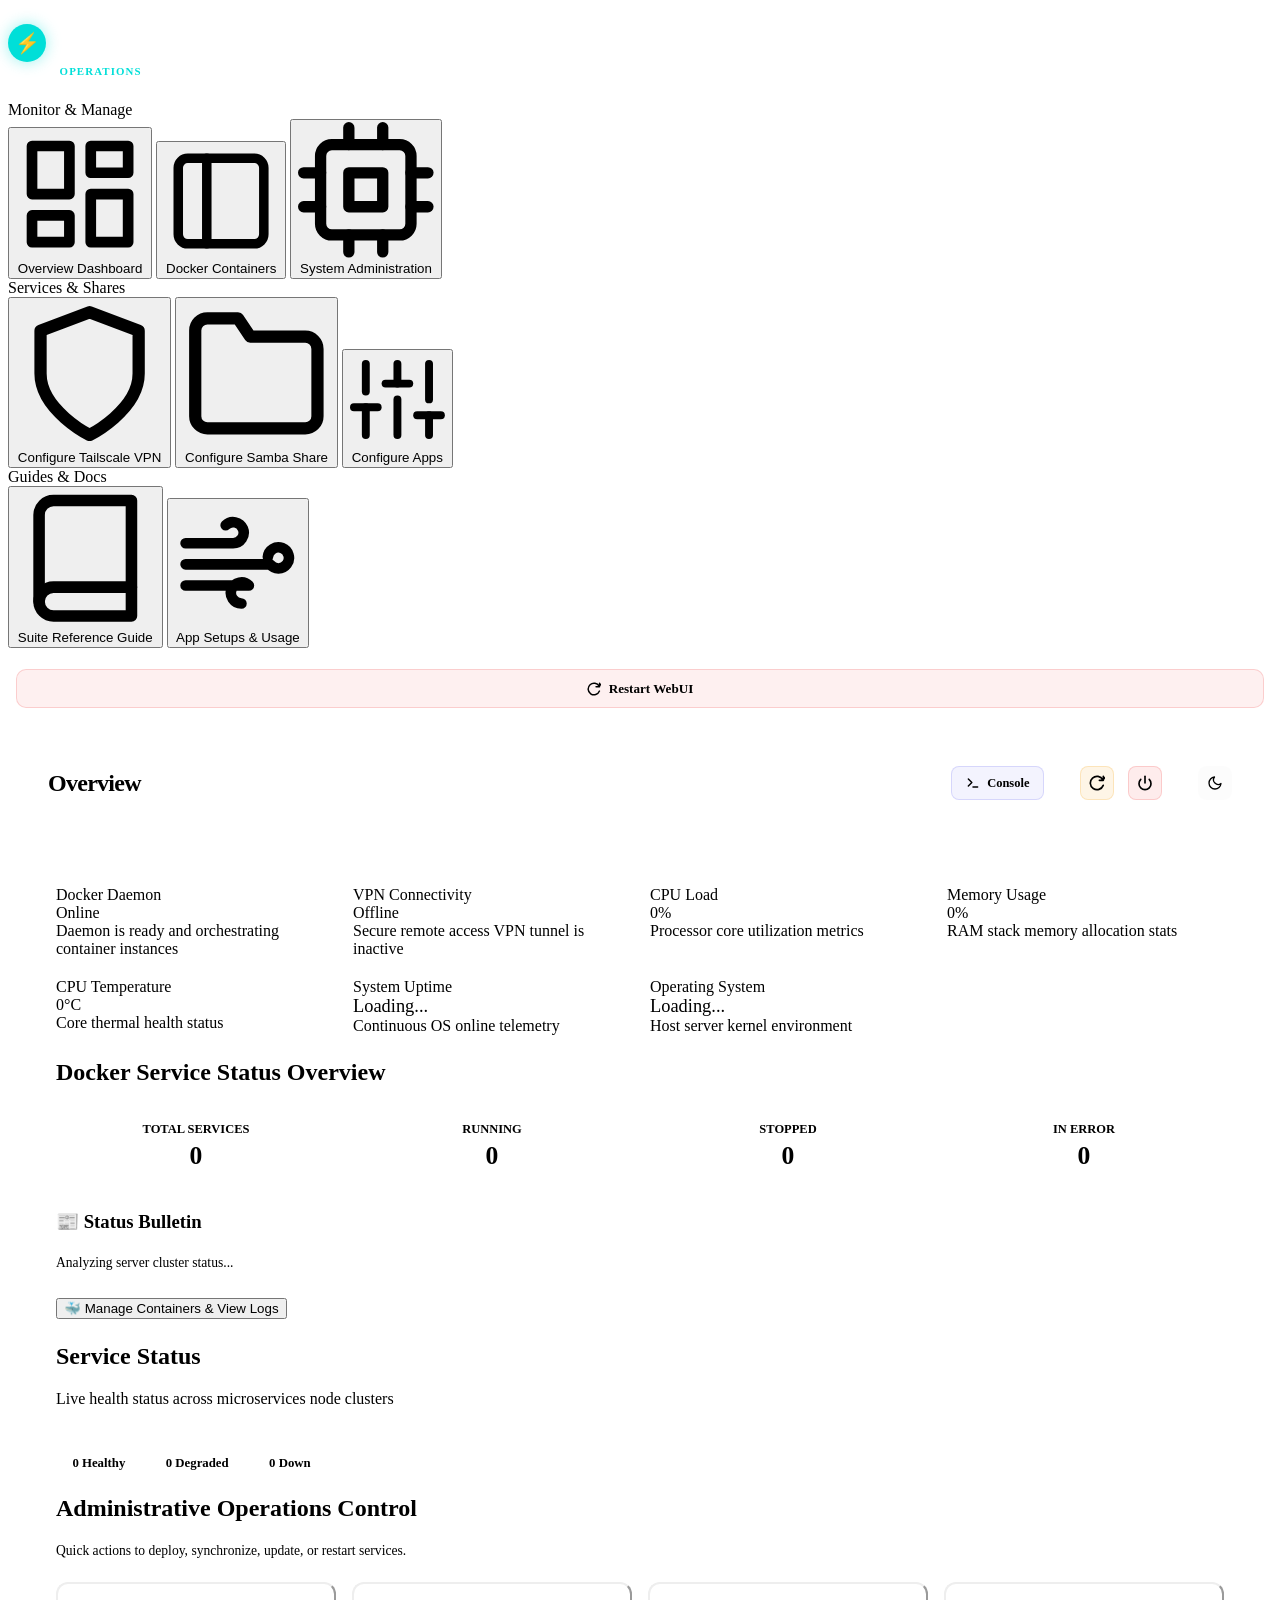
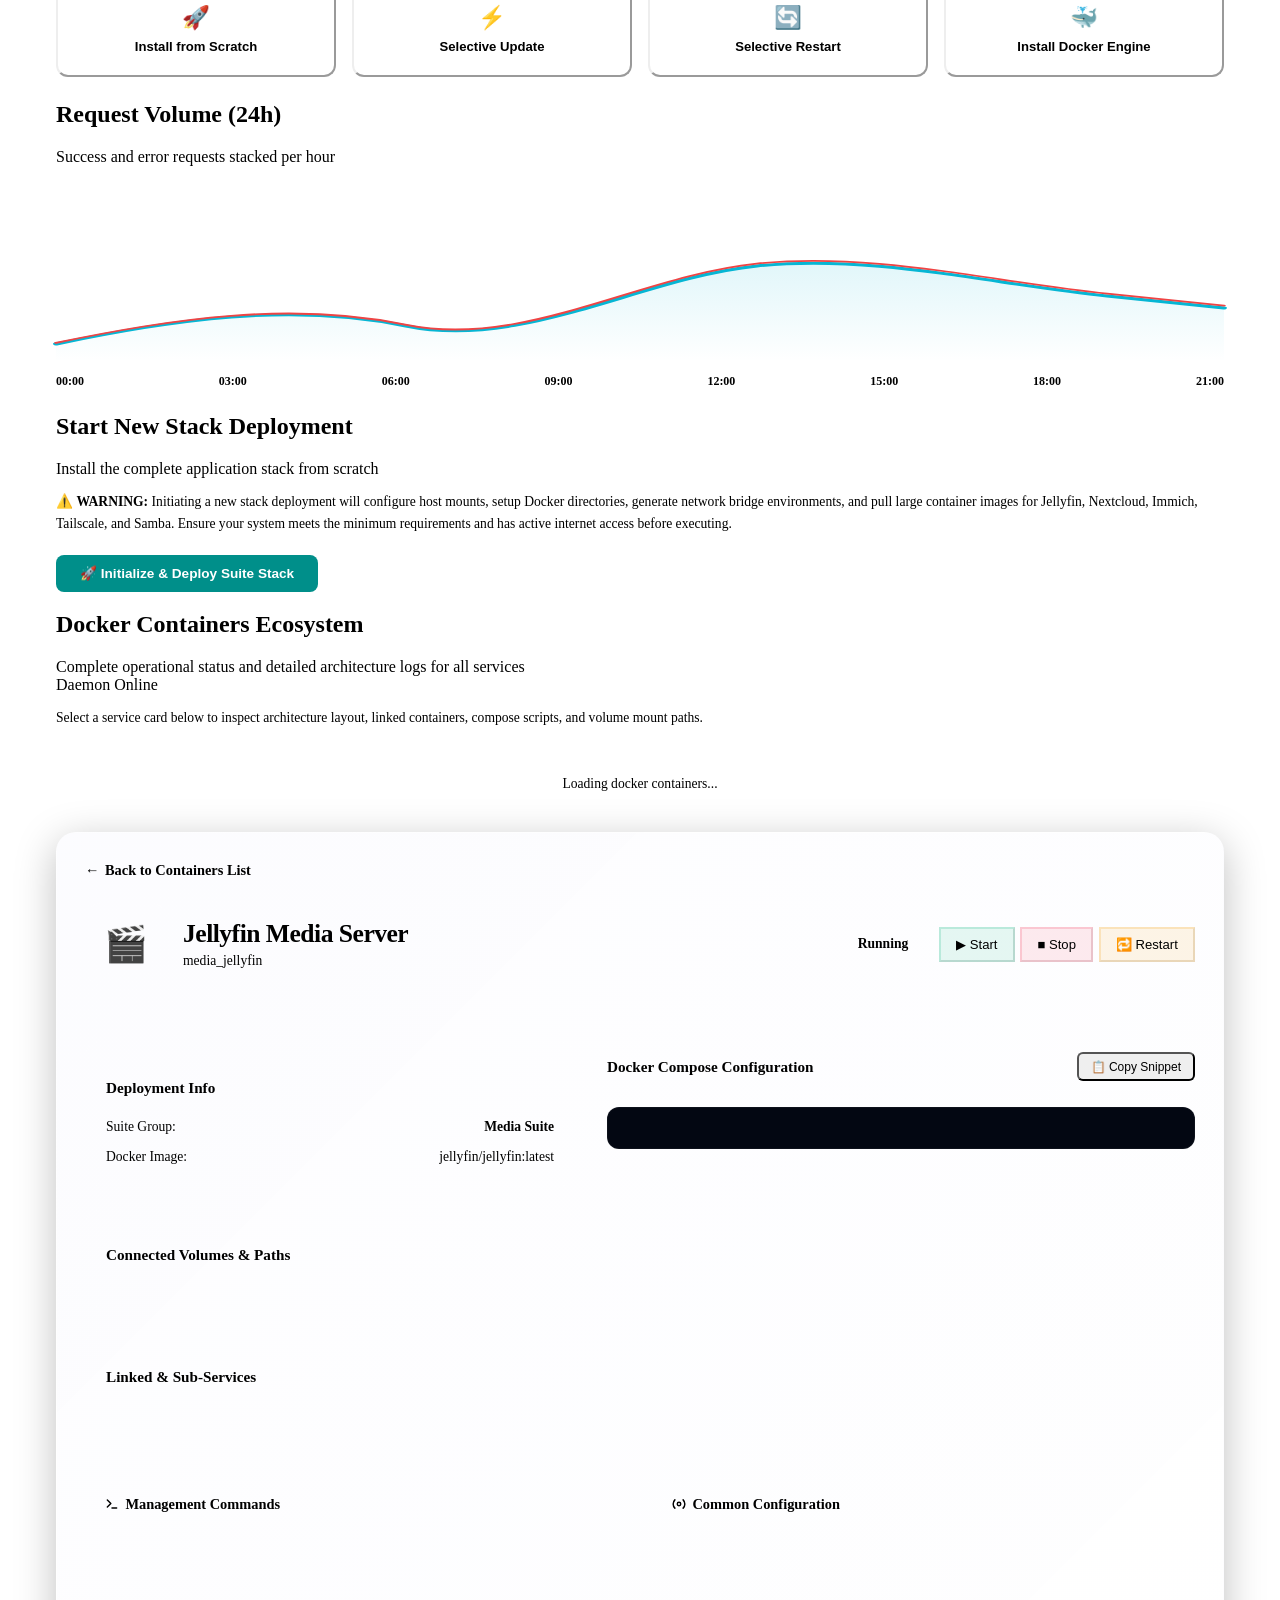
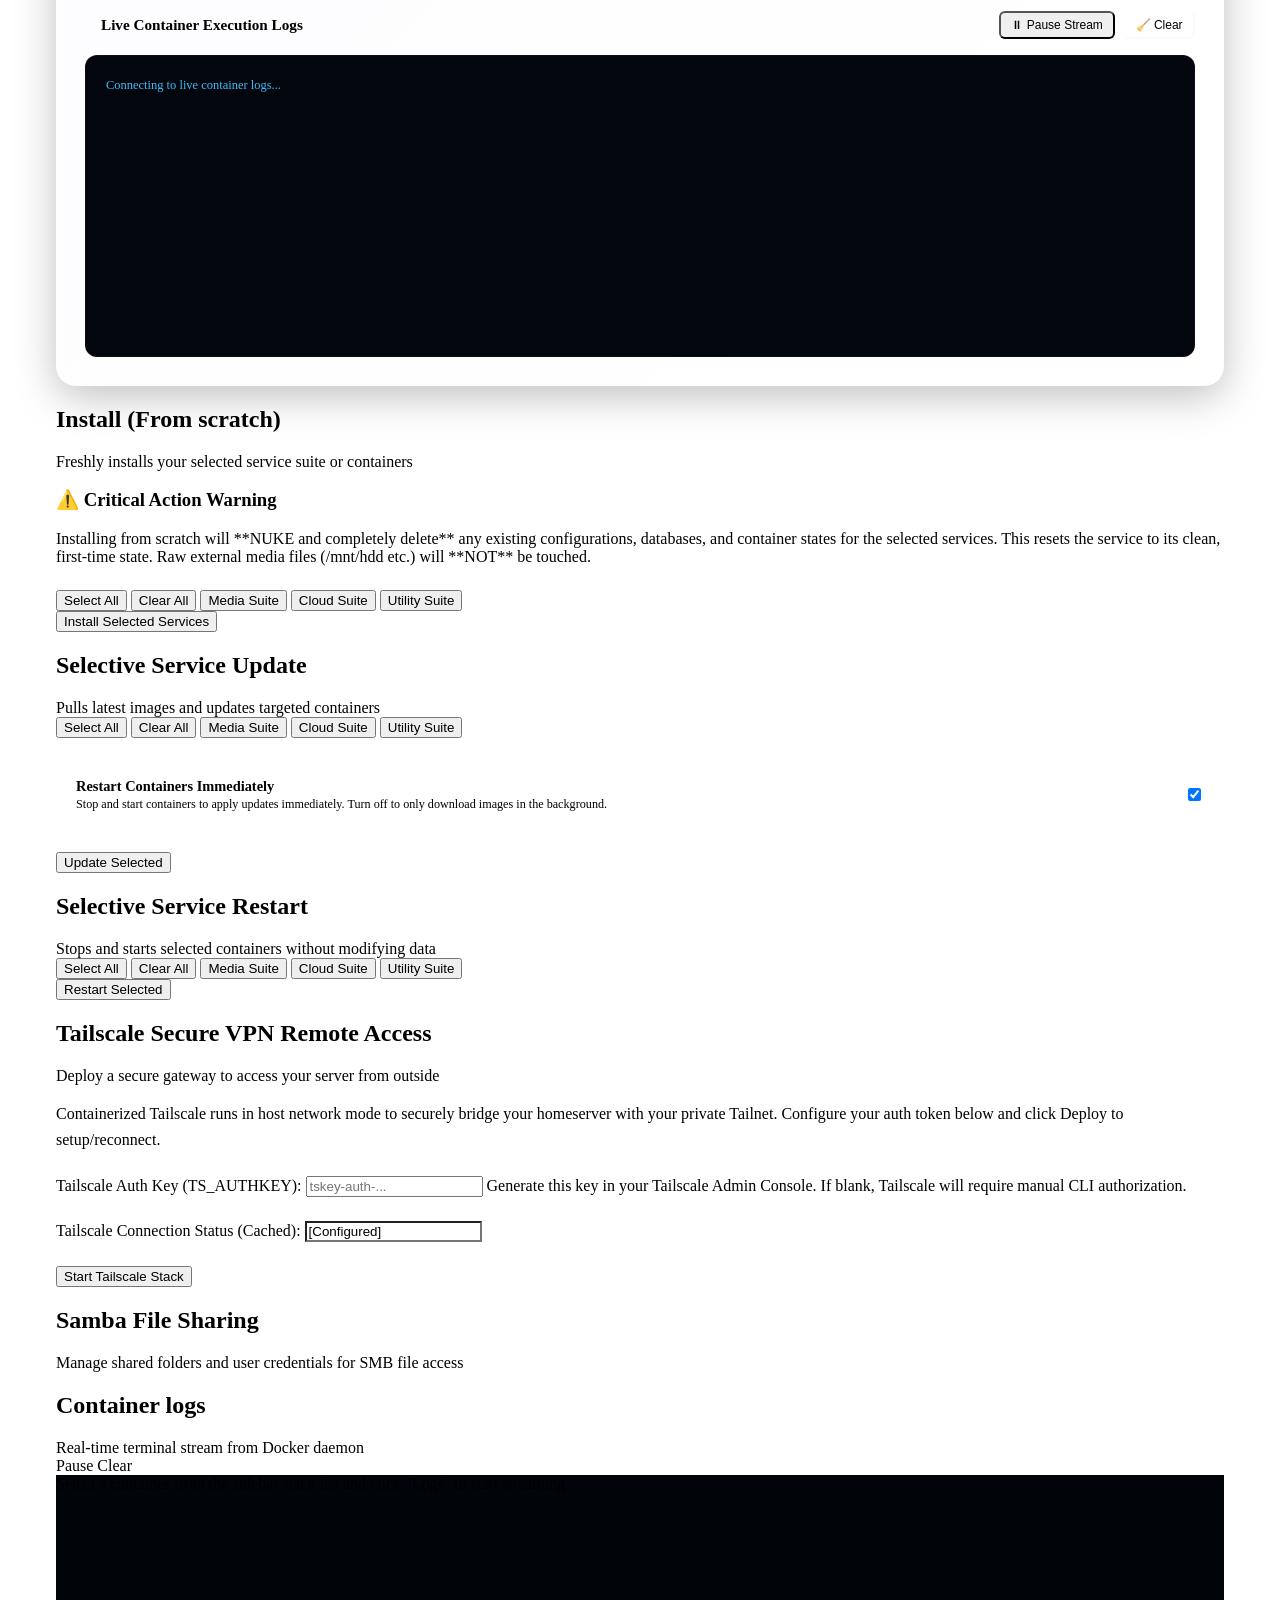
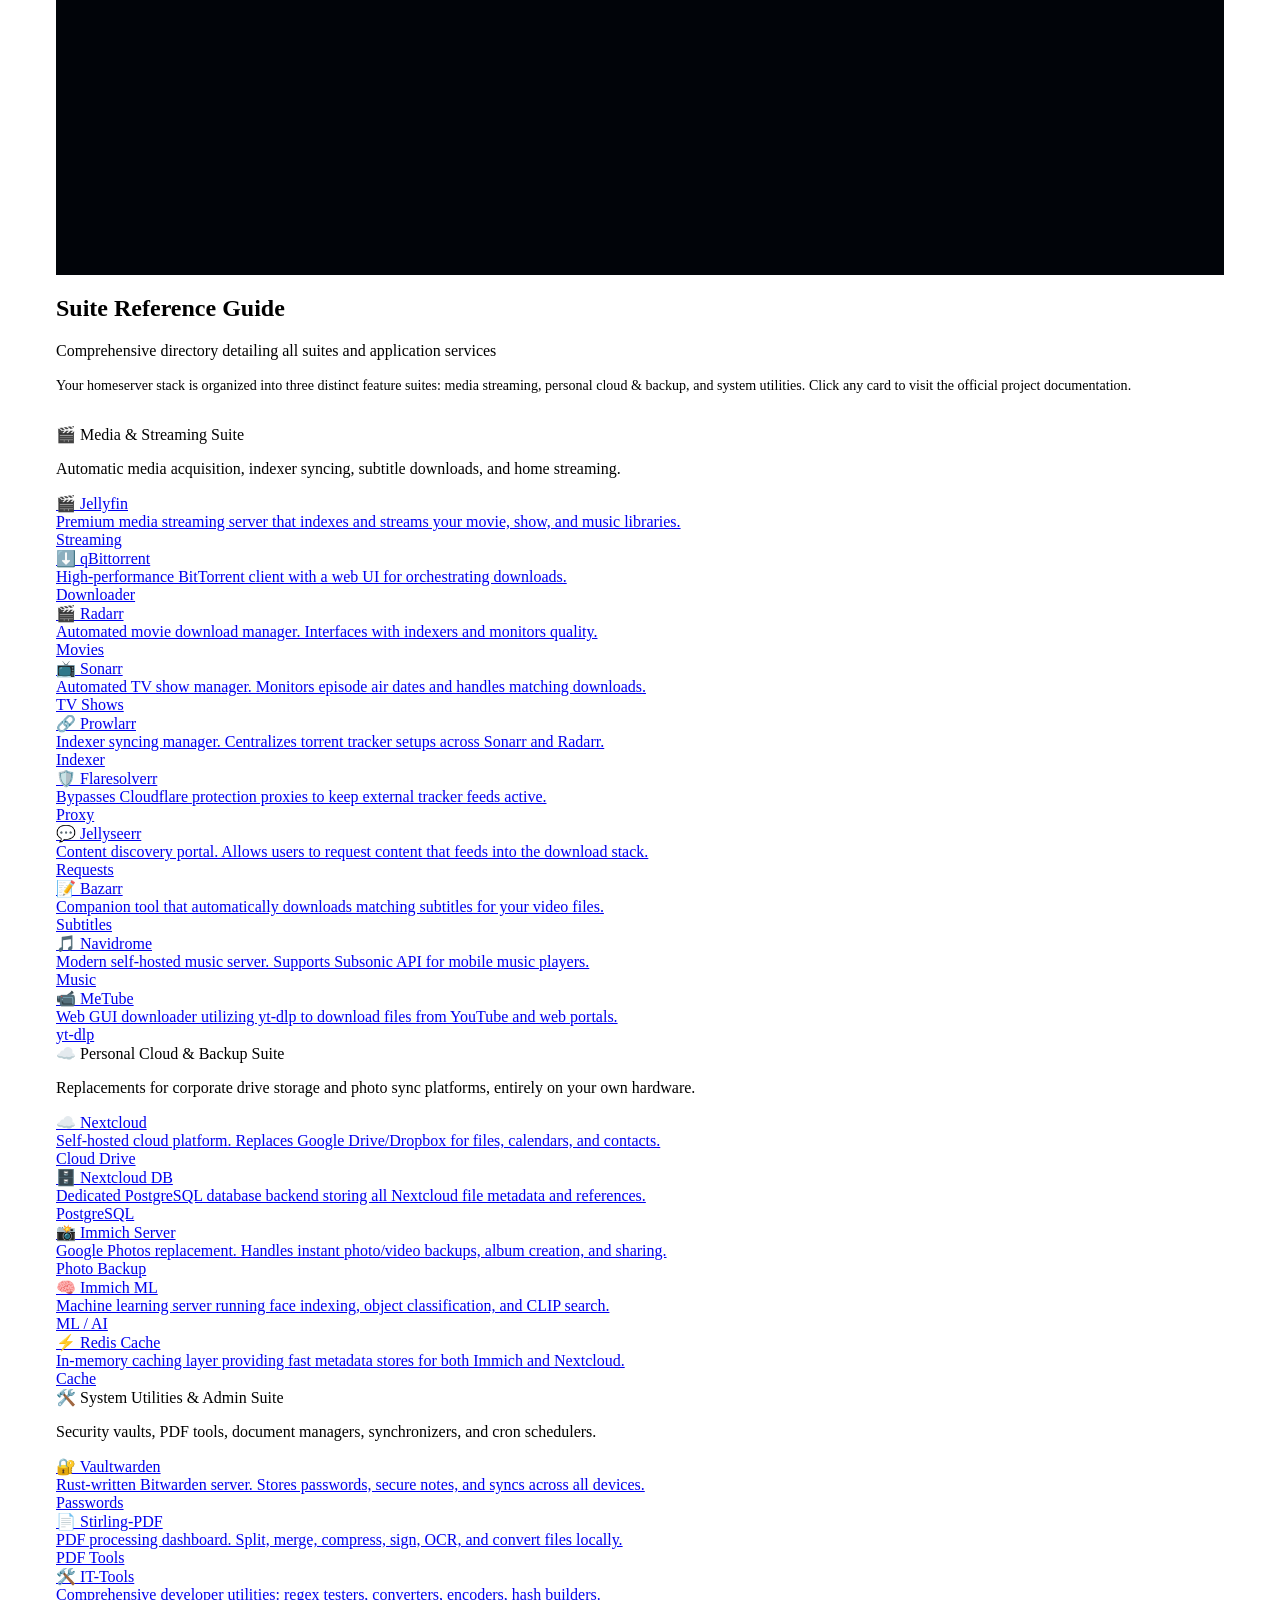
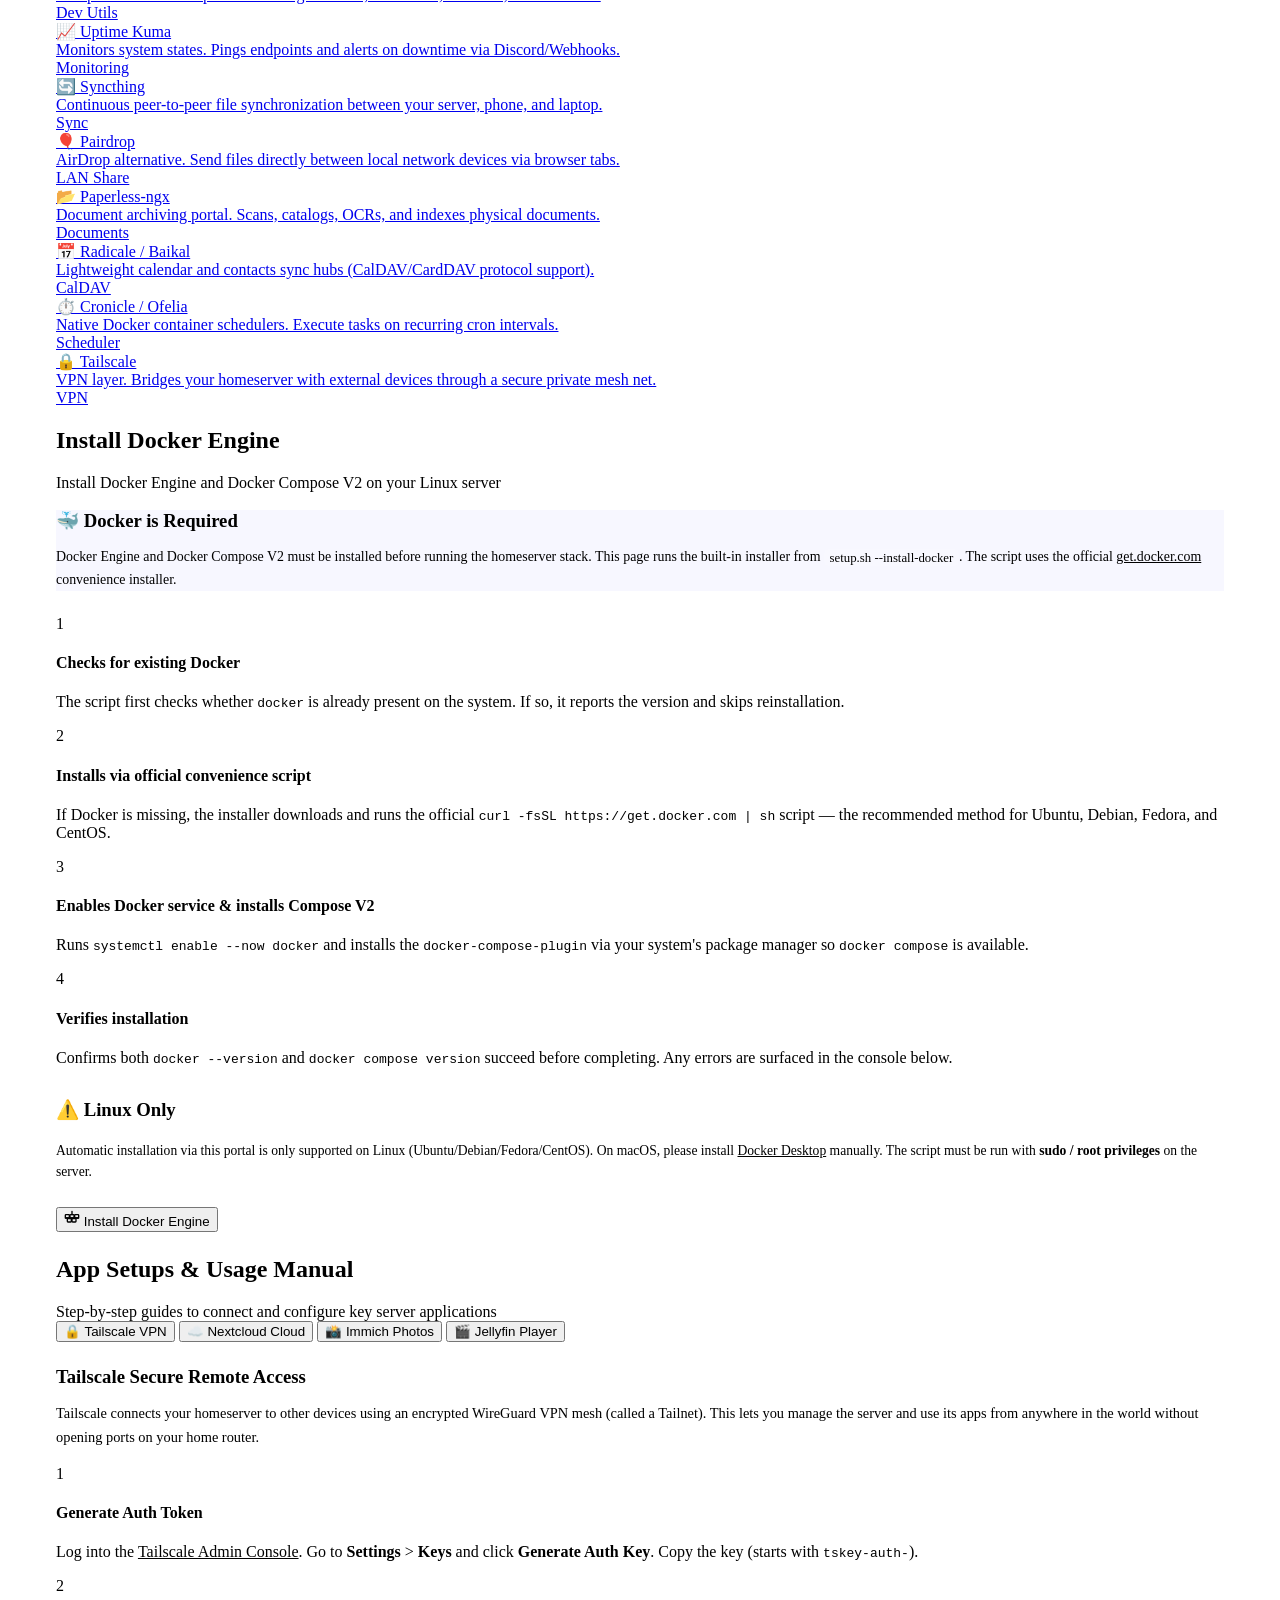
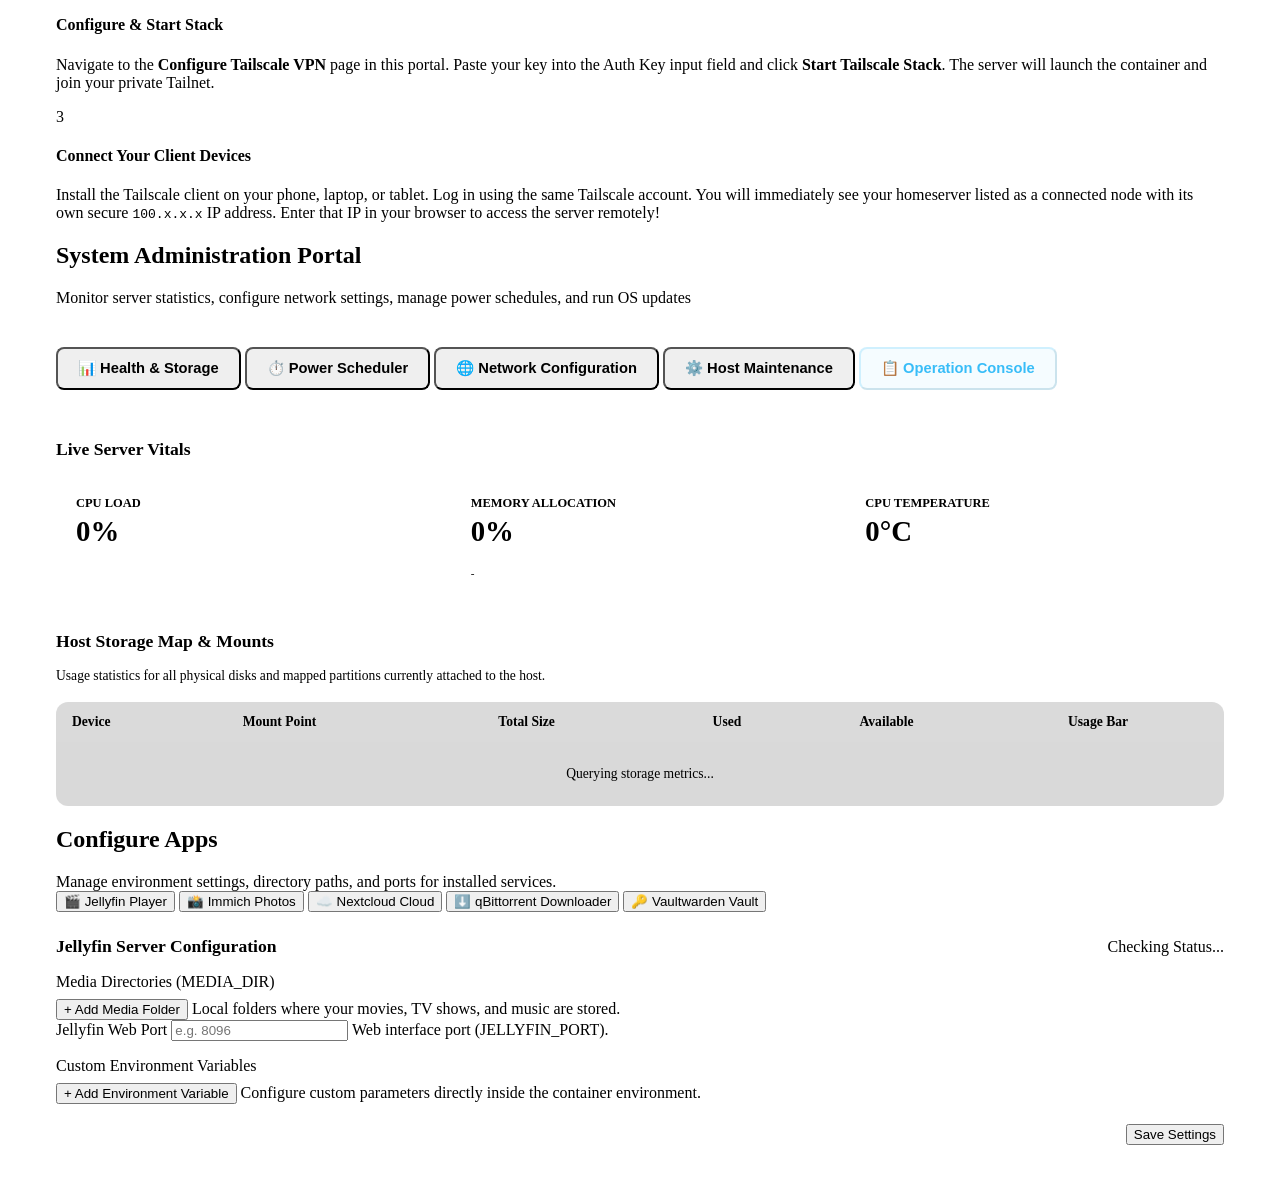
==== webui/index.html @ d3cc44a6 "feat: replace Storage Mounts card with OS info card in system vitals grid" ====
<!DOCTYPE html>
<html lang="en">
<head>
  <meta charset="UTF-8">
  <meta name="viewport" content="width=device-width, initial-scale=1.0">
  <title>Homeserver Management Portal</title>
  <!-- Google Fonts Outfit & JetBrains Mono -->
  <link rel="preconnect" href="https://fonts.googleapis.com">
  <link rel="preconnect" href="https://fonts.gstatic.com" crossorigin>
  <link href="https://fonts.googleapis.com/css2?family=JetBrains+Mono:wght@400;500;700&family=Outfit:wght@300;400;500;600;700;800&display=swap" rel="stylesheet">
  
  <link rel="stylesheet" href="/styles.css">
</head>
<body>
  <!-- Floating animated background blobs -->
  <div class="blob blob-1"></div>
  <div class="blob blob-2"></div>

  <!-- ===== RECONNECT OVERLAY (shown while server restarts) ===== -->
  <div id="restart-overlay" style="
    display: none;
    position: fixed; inset: 0; z-index: 99999;
    background: rgba(10, 10, 18, 0.92);
    backdrop-filter: blur(18px);
    -webkit-backdrop-filter: blur(18px);
    flex-direction: column;
    align-items: center;
    justify-content: center;
    gap: 1.5rem;
    font-family: 'Inter', 'Outfit', system-ui, sans-serif;
  ">
    <!-- Spinner ring -->
    <div style="position: relative; width: 80px; height: 80px;">
      <div style="
        position: absolute; inset: 0;
        border-radius: 50%;
        border: 3px solid rgba(255,255,255,0.06);
      "></div>
      <div id="restart-spinner" style="
        position: absolute; inset: 0;
        border-radius: 50%;
        border: 3px solid transparent;
        border-top-color: #f87171;
        animation: spin 0.9s linear infinite;
      "></div>
      <div style="
        position: absolute; inset: 10px;
        border-radius: 50%;
        border: 2px solid transparent;
        border-top-color: rgba(248,113,113,0.4);
        animation: spin 1.4s linear infinite reverse;
      "></div>
      <!-- Server icon in the center -->
      <div style="
        position: absolute; inset: 0;
        display: flex; align-items: center; justify-content: center;
        font-size: 1.5rem;
      ">🔁</div>
    </div>

    <div style="text-align: center;">
      <div style="color: #f1f5f9; font-size: 1.25rem; font-weight: 600; margin-bottom: 0.4rem;">Restarting Portal Server</div>
      <div id="restart-status-text" style="color: #94a3b8; font-size: 0.9rem;">Sending restart signal…</div>
    </div>

    <!-- Progress dots -->
    <div style="display: flex; gap: 0.5rem;">
      <div class="restart-dot" style="width:8px;height:8px;border-radius:50%;background:#f87171;animation:dot-pulse 1.4s 0s ease-in-out infinite;"></div>
      <div class="restart-dot" style="width:8px;height:8px;border-radius:50%;background:#f87171;animation:dot-pulse 1.4s 0.2s ease-in-out infinite;"></div>
      <div class="restart-dot" style="width:8px;height:8px;border-radius:50%;background:#f87171;animation:dot-pulse 1.4s 0.4s ease-in-out infinite;"></div>
    </div>

    <div style="color: #475569; font-size: 0.78rem; margin-top: 0.5rem;">The page will reload automatically when the server is back online.</div>
  </div>

  <style>
    @keyframes spin { to { transform: rotate(360deg); } }
    @keyframes dot-pulse {
      0%, 80%, 100% { opacity: 0.25; transform: scale(0.8); }
      40% { opacity: 1; transform: scale(1.15); }
    }
  </style>

  <div class="app-container">
    
    <!-- LEFT SIDEBAR: Dashboard Summary & Action Menu -->
    <aside class="sidebar">
      
      <!-- Hidden legacy elements for JS script hooks -->
      <div style="display: none;">
        <span id="sidebar-status-dot"></span>
        <span id="sidebar-status-title"></span>
        <span id="sidebar-status-desc"></span>
        <button id="theme-toggle-btn"></button>
      </div>
      
      <div class="sidebar-header" style="margin-bottom: 1.5rem;">
        <div class="logo-container" style="display: flex; align-items: center; gap: 0.85rem;">
          <div class="logo-badge" style="
            background: #00dfd8;
            width: 38px;
            height: 38px;
            border-radius: 50%;
            display: flex;
            align-items: center;
            justify-content: center;
            font-weight: 900;
            font-size: 1.25rem;
            color: #0b0f19;
            box-shadow: 0 0 15px rgba(0, 223, 216, 0.4);
          ">⚡</div>
          <div class="logo-text">
            <h1 style="font-size: 1.25rem; font-weight: 800; color: #fff; letter-spacing: -0.02em; line-height: 1.2;">Homeserver</h1>
            <div class="logo-desc" style="font-size: 0.68rem; color: #00dfd8; font-weight: 700; letter-spacing: 0.1em; text-transform: uppercase; margin-top: 1px;">Operations</div>
          </div>
        </div>
      </div>
      
      <!-- Left sidebar Action Menu -->
      <nav class="action-groups">
        
        <div>
          <div class="menu-category-title">Monitor & Manage</div>
          <div class="menu-list">
            <button class="menu-item active" onclick="triggerJourney('dashboard')" id="btn-dashboard">
              <svg viewBox="0 0 24 24" fill="none" stroke="currentColor" stroke-width="2" stroke-linecap="round" stroke-linejoin="round"><rect x="3" y="3" width="7" height="9"></rect><rect x="14" y="3" width="7" height="5"></rect><rect x="14" y="12" width="7" height="9"></rect><rect x="3" y="16" width="7" height="5"></rect></svg>
              Overview Dashboard
            </button>
            <button class="menu-item" onclick="triggerJourney('docker')" id="btn-docker">
              <svg viewBox="0 0 24 24" fill="none" stroke="currentColor" stroke-width="2" stroke-linecap="round" stroke-linejoin="round"><rect x="3" y="3" width="18" height="18" rx="2" ry="2"></rect><line x1="9" y1="3" x2="9" y2="21"></line></svg>
              Docker Containers
            </button>
            <button class="menu-item" onclick="triggerJourney('system')" id="btn-system">
              <svg viewBox="0 0 24 24" fill="none" stroke="currentColor" stroke-width="2" stroke-linecap="round" stroke-linejoin="round"><rect x="4" y="4" width="16" height="16" rx="2" ry="2"></rect><rect x="9" y="9" width="6" height="6"></rect><line x1="9" y1="1" x2="9" y2="4"></line><line x1="15" y1="1" x2="15" y2="4"></line><line x1="9" y1="20" x2="9" y2="23"></line><line x1="15" y1="20" x2="15" y2="23"></line><line x1="20" y1="9" x2="23" y2="9"></line><line x1="20" y1="15" x2="23" y2="15"></line><line x1="1" y1="9" x2="4" y2="9"></line><line x1="1" y1="15" x2="4" y2="15"></line></svg>
              System Administration
            </button>
          </div>
        </div>

        <div>
          <div class="menu-category-title">Services & Shares</div>
          <div class="menu-list">
            <button class="menu-item" onclick="triggerJourney('tailscale')" id="btn-tailscale">
              <svg viewBox="0 0 24 24" fill="none" stroke="currentColor" stroke-width="2" stroke-linecap="round" stroke-linejoin="round"><path d="M12 22s8-4 8-10V5l-8-3-8 3v7c0 6 8 10 8 10z"></path></svg>
              Configure Tailscale VPN
            </button>
            <button class="menu-item" onclick="triggerJourney('samba')" id="btn-samba">
              <svg viewBox="0 0 24 24" fill="none" stroke="currentColor" stroke-width="2" stroke-linecap="round" stroke-linejoin="round"><path d="M22 19a2 2 0 0 1-2 2H4a2 2 0 0 1-2-2V5a2 2 0 0 1 2-2h5l2 3h9a2 2 0 0 1 2 2z"></path></svg>
              Configure Samba Share
            </button>
            <button class="menu-item" onclick="triggerJourney('app-config')" id="btn-app-config">
              <svg viewBox="0 0 24 24" fill="none" stroke="currentColor" stroke-width="2" stroke-linecap="round" stroke-linejoin="round"><line x1="4" y1="21" x2="4" y2="14"></line><line x1="4" y1="10" x2="4" y2="3"></line><line x1="12" y1="21" x2="12" y2="12"></line><line x1="12" y1="8" x2="12" y2="3"></line><line x1="20" y1="21" x2="20" y2="16"></line><line x1="20" y1="12" x2="20" y2="3"></line><line x1="1" y1="14" x2="7" y2="14"></line><line x1="9" y1="8" x2="15" y2="8"></line><line x1="17" y1="16" x2="23" y2="16"></line></svg>
              Configure Apps
            </button>
          </div>
        </div>

        <div>
          <div class="menu-category-title">Guides & Docs</div>
          <div class="menu-list">
            <button class="menu-item" onclick="triggerJourney('guide')" id="btn-guide">
              <svg viewBox="0 0 24 24" fill="none" stroke="currentColor" stroke-width="2" stroke-linecap="round" stroke-linejoin="round"><path d="M4 19.5A2.5 2.5 0 0 1 6.5 17H20"></path><path d="M6.5 2H20v20H6.5A2.5 2.5 0 0 1 4 19.5v-15A2.5 2.5 0 0 1 6.5 2z"></path></svg>
              Suite Reference Guide
            </button>
            <button class="menu-item" onclick="triggerJourney('usage')" id="btn-usage">
              <svg viewBox="0 0 24 24" fill="none" stroke="currentColor" stroke-width="2" stroke-linecap="round" stroke-linejoin="round"><path d="M9.59 4.59A2 2 0 1 1 11 8H2m10.59 11.41A2 2 0 1 1 14 16H2m15.59-5.41A2 2 0 1 1 18 12H2"></path></svg>
              App Setups & Usage
            </button>
          </div>
        </div>

      </nav>

      <!-- Restart WebUI button pinned at sidebar bottom -->
      <div class="sidebar-profile-footer" style="
        padding: 1.25rem 0.5rem;
        border-top: 1px solid rgba(255, 255, 255, 0.05);
        margin-top: auto;
        display: flex;
        align-items: center;
        justify-content: center;
      ">
        <button onclick="restartPortalServer()" title="Restart the Portal WebUI server process" style="
          width: 100%;
          padding: 0.65rem 0.85rem;
          border-radius: 10px;
          background: rgba(239, 68, 68, 0.08);
          border: 1px solid rgba(239, 68, 68, 0.2);
          color: var(--accent-red);
          display: flex;
          align-items: center;
          justify-content: center;
          gap: 0.5rem;
          cursor: pointer;
          font-family: var(--font-sans);
          font-size: 0.82rem;
          font-weight: 700;
          transition: var(--transition);
        " onmouseover="this.style.background='rgba(239, 68, 68, 0.18)'" onmouseout="this.style.background='rgba(239, 68, 68, 0.08)'">
          <svg width="14" height="14" viewBox="0 0 24 24" fill="none" stroke="currentColor" stroke-width="2.5" stroke-linecap="round" stroke-linejoin="round">
            <path d="M21.5 2v6h-6M21.34 15.57a10 10 0 1 1-.57-8.38l5.67-5.67"></path>
          </svg>
          Restart WebUI
        </button>
      </div>

    </aside>
    <!-- RIGHT MAIN WORKSPACE: Guided journeys based on menu selection -->
    <div class="main-content-wrapper" style="display: flex; flex-direction: column; min-height: 100vh; background: var(--bg-base); min-width: 0;">
      <header class="top-header-bar" style="
        display: flex;
        justify-content: space-between;
        align-items: center;
        padding: 1.25rem 2.5rem;
        background: var(--bg-surface);
        border-bottom: 1px solid var(--border-color);
        height: 70px;
      ">
        <!-- Page Title -->
        <div>
          <h1 id="header-page-title" style="font-size: 1.5rem; font-weight: 800; color: var(--text-primary); letter-spacing: -0.03em; margin: 0;">Overview</h1>
        </div>
        
        <!-- Utility actions -->
        <div style="display: flex; align-items: center; gap: 0.85rem;">
          <!-- Console Toggle button -->
          <button id="btn-header-console" onclick="toggleGlobalConsole()" title="Toggle Task Console" style="padding: 0.5rem 0.85rem; border-radius: 8px; background: rgba(99, 102, 241, 0.08); border: 1px solid rgba(99, 102, 241, 0.2); color: var(--accent-indigo-text); display: flex; align-items: center; justify-content: center; gap: 0.45rem; height: 34px; cursor: pointer; transition: var(--transition); font-size: 0.78rem; font-weight: 700; font-family: var(--font-sans);" onmouseover="this.style.background='rgba(99, 102, 241, 0.18)'" onmouseout="this.style.background='rgba(99, 102, 241, 0.08)'">
            <svg width="14" height="14" viewBox="0 0 24 24" fill="none" stroke="currentColor" stroke-width="2.5" stroke-linecap="round" stroke-linejoin="round">
              <polyline points="4 17 10 11 4 5"></polyline>
              <line x1="12" y1="19" x2="20" y2="19"></line>
            </svg>
            Console
          </button>

          <div style="width: 1px; height: 20px; background: var(--border-color); margin: 0 4px;"></div>

          <!-- Reboot Host button -->
          <button onclick="rebootHostMachine()" title="Reboot Host Machine" style="padding: 0.5rem; border-radius: 8px; background: rgba(245, 158, 11, 0.1); border: 1px solid rgba(245, 158, 11, 0.2); color: var(--accent-orange); display: flex; align-items: center; justify-content: center; width: 34px; height: 34px; cursor: pointer; transition: var(--transition);" onmouseover="this.style.background='rgba(245, 158, 11, 0.2)'" onmouseout="this.style.background='rgba(245, 158, 11, 0.1)'">
            <svg width="16" height="16" viewBox="0 0 24 24" fill="none" stroke="currentColor" stroke-width="2.5" stroke-linecap="round" stroke-linejoin="round">
              <path d="M21.5 2v6h-6M21.34 15.57a10 10 0 1 1-.57-8.38l5.67-5.67"></path>
            </svg>
          </button>
          <!-- Power Off button -->
          <button onclick="shutdownHostMachine()" title="Power Off Host Machine" style="padding: 0.5rem; border-radius: 8px; background: rgba(239, 68, 68, 0.1); border: 1px solid rgba(239, 68, 68, 0.2); color: var(--accent-red); display: flex; align-items: center; justify-content: center; width: 34px; height: 34px; cursor: pointer; transition: var(--transition);" onmouseover="this.style.background='rgba(239, 68, 68, 0.2)'" onmouseout="this.style.background='rgba(239, 68, 68, 0.1)'">
            <svg width="16" height="16" viewBox="0 0 24 24" fill="none" stroke="currentColor" stroke-width="2.5" stroke-linecap="round" stroke-linejoin="round">
              <path d="M18.36 6.64a9 9 0 1 1-12.73 0"></path>
              <line x1="12" y1="2" x2="12" y2="12"></line>
            </svg>
          </button>
          
          <div style="width: 1px; height: 20px; background: var(--border-color); margin: 0 4px;"></div>
          
          <!-- Theme Toggle -->
          <div onclick="toggleTheme()" title="Toggle Theme" style="cursor: pointer; display: flex; align-items: center; color: var(--text-secondary); transition: var(--transition); width: 34px; height: 34px; justify-content: center; border-radius: 8px; border: 1px solid var(--border-color); background: rgba(0,0,0,0.01);" onmouseover="this.style.color='var(--text-primary)'; this.style.borderColor='var(--text-muted)';" onmouseout="this.style.color='var(--text-secondary)'; this.style.borderColor='var(--border-color)';">
            <svg width="16" height="16" viewBox="0 0 24 24" fill="none" stroke="currentColor" stroke-width="2" stroke-linecap="round" stroke-linejoin="round">
              <path d="M21 12.79A9 9 0 1 1 11.21 3 7 7 0 0 0 21 12.79z"></path>
            </svg>
          </div>
        </div>
      </header>
      
      <main class="main-workspace" style="flex: 1; padding: 2.5rem 3rem;">
      <!-- JOURNEY: Dashboard Overview -->
      <section id="journey-dashboard" class="journey-pane active">
        <div class="idle-welcome">

          <!-- First-time installer suggestion banner -->
          <div id="first-time-setup-banner" class="warning-banner" style="display: none; background: rgba(99, 102, 241, 0.05); border-color: rgba(99, 102, 241, 0.2); color: var(--text-highlight);">
            <h3 style="color: var(--accent-indigo-text);">🚀 First-Time Installation Detected</h3>
            <p style="margin-top: 0.5rem; line-height: 1.6;">
              Welcome! It looks like you don't have any active services running yet. You can configure and deploy your entire homeserver stack (Jellyfin, Nextcloud, Immich, Tailscale, etc.) in a few clicks.
            </p>
            <div style="margin-top: 1rem;">
              <button class="btn btn-primary" onclick="triggerJourney('install')">
                Start First-Time Installation
              </button>
            </div>
          </div>
           <!-- Row 1: Daemons & System Vitals Grid (Single Row, Responsive, No Gray backgrounds) -->
          <div style="display: grid; grid-template-columns: repeat(auto-fit, minmax(220px, 1fr)); gap: 1.25rem; margin-top: 0.5rem;">
            
            <!-- Docker Daemon status card -->
            <div class="metric-card" id="card-docker-daemon" style="border-left: 4px solid var(--accent-green);">
              <div class="metric-title">Docker Daemon</div>
              <div class="metric-value" id="stats-daemon-status" style="color: var(--accent-green);">Online</div>
              <div class="metric-detail" id="stats-daemon-desc">Daemon is ready and orchestrating container instances</div>
            </div>
            
            <!-- VPN status card -->
            <div class="metric-card" id="card-vpn-status" style="border-left: 4px solid var(--accent-red);">
              <div class="metric-title">VPN Connectivity</div>
              <div class="metric-value" id="stats-vpn" style="color: var(--accent-red);">Offline</div>
              <div class="metric-detail" id="stats-vpn-desc">Secure remote access VPN tunnel is inactive</div>
            </div>

            <!-- CPU Load status card -->
            <div class="metric-card" id="card-cpu-load" style="border-left: 4px solid var(--accent-indigo); cursor: pointer;" onclick="triggerJourney('system')">
              <div class="metric-title">CPU Load</div>
              <div class="metric-value" id="vitals-cpu-val">0%</div>
              <div class="metric-detail" id="vitals-cpu-desc">Processor core utilization metrics</div>
            </div>

            <!-- Memory status card -->
            <div class="metric-card" id="card-ram-usage" style="border-left: 4px solid var(--accent-purple); cursor: pointer;" onclick="triggerJourney('system')">
              <div class="metric-title">Memory Usage</div>
              <div class="metric-value" id="vitals-ram-val">0%</div>
              <div class="metric-detail" id="vitals-ram-desc">RAM stack memory allocation stats</div>
            </div>

            <!-- Temperature status card -->
            <div class="metric-card" id="card-cpu-temp" style="border-left: 4px solid var(--accent-orange); cursor: pointer;" onclick="triggerJourney('system')">
              <div class="metric-title">CPU Temperature</div>
              <div class="metric-value" id="vitals-temp-val">0°C</div>
              <div class="metric-detail" id="vitals-temp-desc">Core thermal health status</div>
            </div>

            <!-- Host Uptime status card -->
            <div class="metric-card" id="card-host-uptime" style="border-left: 4px solid var(--accent-blue);">
              <div class="metric-title">System Uptime</div>
              <div class="metric-value" id="vitals-uptime-val" style="font-size: 1.15rem; word-break: break-word;">Loading...</div>
              <div class="metric-detail" id="vitals-uptime-desc">Continuous OS online telemetry</div>
            </div>

            <!-- Host OS environment card -->
            <div class="metric-card" id="card-os-info" style="border-left: 4px solid var(--accent-indigo);">
              <div class="metric-title">Operating System</div>
              <div class="metric-value" id="vitals-os-val" style="font-size: 1.15rem; word-break: break-word;">Loading...</div>
              <div class="metric-detail" id="vitals-os-desc">Host server kernel environment</div>
            </div>

          </div>

          <!-- Docker Ecosystem Overview Widget -->
          <div class="card" style="margin-top: 1.5rem;">
            <div class="card-header" style="margin-bottom: 0.75rem;">
              <h2>Docker Service Status Overview</h2>
            </div>
            
            <!-- Grid displaying aggregate container counts (No Gray backgrounds) -->
            <div style="display: grid; grid-template-columns: repeat(auto-fit, minmax(130px, 1fr)); gap: 1rem; margin-top: 1rem; margin-bottom: 1.5rem;">
              <div style="padding: 1rem; background: var(--bg-card); border: 1px solid var(--border-color); border-radius: 10px; text-align: center;">
                <div style="font-size: 0.78rem; color: var(--text-muted); text-transform: uppercase; font-weight: 600;">Total Services</div>
                <div id="widget-total-count" style="font-size: 1.6rem; font-weight: 700; color: var(--text-primary); margin-top: 0.25rem;">0</div>
              </div>
              <div style="padding: 1rem; background: var(--bg-card); border: 1px solid var(--accent-green); border-radius: 10px; text-align: center;">
                <div style="font-size: 0.78rem; color: var(--accent-green); text-transform: uppercase; font-weight: 600;">Running</div>
                <div id="widget-running-count" style="font-size: 1.6rem; font-weight: 700; color: var(--accent-green); margin-top: 0.25rem;">0</div>
              </div>
              <div style="padding: 1rem; background: var(--bg-card); border: 1px solid var(--accent-orange); border-radius: 10px; text-align: center;">
                <div style="font-size: 0.78rem; color: var(--accent-orange); text-transform: uppercase; font-weight: 600;">Stopped</div>
                <div id="widget-stopped-count" style="font-size: 1.6rem; font-weight: 700; color: var(--accent-orange); margin-top: 0.25rem;">0</div>
              </div>
              <div style="padding: 1rem; background: var(--bg-card); border: 1px solid var(--accent-red); border-radius: 10px; text-align: center;">
                <div style="font-size: 0.78rem; color: var(--accent-red); text-transform: uppercase; font-weight: 600;">In Error</div>
                <div id="widget-error-count" style="font-size: 1.6rem; font-weight: 700; color: var(--accent-red); margin-top: 0.25rem;">0</div>
              </div>
            </div>

            <!-- Dynamic System Alerts & Notices Bulletin -->
            <div id="dashboard-notices-bulletin" class="warning-banner" style="background: var(--bg-card); border-color: var(--border-color); color: var(--text-secondary); margin-bottom: 1.5rem;">
              <h3 id="bulletin-header" style="color: var(--text-primary);">📰 Status Bulletin</h3>
              <div id="bulletin-content" style="margin-top: 0.5rem; font-size: 0.85rem; line-height: 1.6;">
                Analyzing server cluster status...
              </div>
            </div>

            <div class="btn-actions-footer" style="margin-top: 0;">
              <button class="btn btn-primary" onclick="triggerJourney('docker')">
                <span>🐳 Manage Containers & View Logs</span>
              </button>
            </div>
          </div>

          <!-- Service Status (Signal Template Style) -->
          <div class="card" style="margin-top: 1.5rem;">
            <div class="card-header" style="margin-bottom: 0.5rem;">
              <div>
                <h2>Service Status</h2>
                <div class="card-subtitle">Live health status across microservices node clusters</div>
              </div>
            </div>
            <div id="service-status-grid-pills" style="display: flex; flex-wrap: wrap; gap: 0.85rem; margin-top: 1.5rem; margin-bottom: 1.5rem;">
              <!-- Dynamically populated container node blocks -->
            </div>
            <div style="display: flex; gap: 1.5rem; font-size: 0.8rem; font-weight: 700;">
              <div style="display: flex; align-items: center; gap: 0.4rem;">
                <span style="width: 10px; height: 10px; border-radius: 3px; background: var(--accent-green); display: inline-block;"></span>
                <span id="health-healthy-lbl">0 Healthy</span>
              </div>
              <div style="display: flex; align-items: center; gap: 0.4rem;">
                <span style="width: 10px; height: 10px; border-radius: 3px; background: var(--accent-orange); display: inline-block;"></span>
                <span id="health-degraded-lbl">0 Degraded</span>
              </div>
              <div style="display: flex; align-items: center; gap: 0.4rem;">
                <span style="width: 10px; height: 10px; border-radius: 3px; background: var(--accent-red); display: inline-block;"></span>
                <span id="health-down-lbl">0 Down</span>
              </div>
            </div>
          </div>

          <!-- One-Time / Administrative Operations Control -->
          <div class="card" style="margin-top: 1.5rem;">
            <div class="card-header" style="margin-bottom: 0.75rem;">
              <h2>Administrative Operations Control</h2>
            </div>
            <p style="color: var(--text-secondary); font-size: 0.85rem; line-height: 1.5; margin-bottom: 1.25rem;">
              Quick actions to deploy, synchronize, update, or restart services.
            </p>
            <div style="display: grid; grid-template-columns: repeat(auto-fit, minmax(200px, 1fr)); gap: 1rem;">
              <button class="btn btn-secondary" onclick="triggerJourney('install')" style="padding: 1rem; border-radius: 12px; font-weight: 700; display: flex; flex-direction: column; align-items: center; justify-content: center; gap: 0.5rem; height: 95px; background: var(--bg-card); border-color: var(--border-color); color: var(--text-primary);">
                <span style="font-size: 1.4rem;">🚀</span>
                <span style="font-size: 0.82rem; font-weight: 600;">Install from Scratch</span>
              </button>
              <button class="btn btn-secondary" onclick="triggerJourney('update')" style="padding: 1rem; border-radius: 12px; font-weight: 700; display: flex; flex-direction: column; align-items: center; justify-content: center; gap: 0.5rem; height: 95px; background: var(--bg-card); border-color: var(--border-color); color: var(--text-primary);">
                <span style="font-size: 1.4rem;">⚡</span>
                <span style="font-size: 0.82rem; font-weight: 600;">Selective Update</span>
              </button>
              <button class="btn btn-secondary" onclick="triggerJourney('restart')" style="padding: 1rem; border-radius: 12px; font-weight: 700; display: flex; flex-direction: column; align-items: center; justify-content: center; gap: 0.5rem; height: 95px; background: var(--bg-card); border-color: var(--border-color); color: var(--text-primary);">
                <span style="font-size: 1.4rem;">🔄</span>
                <span style="font-size: 0.82rem; font-weight: 600;">Selective Restart</span>
              </button>

              <button class="btn btn-secondary" onclick="triggerJourney('docker-install')" style="padding: 1rem; border-radius: 12px; font-weight: 700; display: flex; flex-direction: column; align-items: center; justify-content: center; gap: 0.5rem; height: 95px; background: var(--bg-card); border-color: var(--border-color); color: var(--text-primary);">
                <span style="font-size: 1.4rem;">🐳</span>
                <span style="font-size: 0.82rem; font-weight: 600;">Install Docker Engine</span>
              </button>
            </div>
          </div>

          <!-- Real-Time Metrics Line Chart (Signal Template Style) -->
          <div class="card" style="margin-top: 1.5rem;">
            <div class="card-header" style="margin-bottom: 0.5rem;">
              <div>
                <h2>Request Volume (24h)</h2>
                <div class="card-subtitle">Success and error requests stacked per hour</div>
              </div>
            </div>
            
            <div style="position: relative; height: 180px; width: 100%; margin-top: 1rem;">
              <svg id="throughput-line-chart" viewBox="0 0 500 150" preserveAspectRatio="none" style="width: 100%; height: 100%; overflow: visible;">
                <defs>
                  <linearGradient id="chart-grad" x1="0" y1="0" x2="0" y2="1">
                    <stop offset="0%" stop-color="#06b6d4" stop-opacity="0.12"/>
                    <stop offset="100%" stop-color="#06b6d4" stop-opacity="0"/>
                  </linearGradient>
                </defs>
                <!-- Grid Lines -->
                <line x1="0" y1="37.5" x2="500" y2="37.5" stroke="var(--border-color)" stroke-dasharray="3,3" />
                <line x1="0" y1="75" x2="500" y2="75" stroke="var(--border-color)" stroke-dasharray="3,3" />
                <line x1="0" y1="112.5" x2="500" y2="112.5" stroke="var(--border-color)" stroke-dasharray="3,3" />
                
                <!-- Chart Area Path -->
                <path d="M 0 135 C 50 115 100 100 150 120 C 200 140 250 80 300 70 C 350 60 400 85 450 95 C 475 100 500 105 500 105 L 500 150 L 0 150 Z" fill="url(#chart-grad)" />
                <!-- Chart Line Path -->
                <path d="M 0 135 C 50 115 100 100 150 120 C 200 140 250 80 300 70 C 350 60 400 85 450 95 C 475 100 500 105 500 105" fill="none" stroke="#06b6d4" stroke-width="2.5" stroke-linecap="round" />
                <!-- Red line path (stacked mock load) -->
                <path d="M 0 134 C 50 114 100 99 150 119 C 200 139 250 78 300 68 C 350 58 400 83 450 93 C 475 98 500 103 500 103" fill="none" stroke="#ef4444" stroke-width="1.5" stroke-linecap="round" />
              </svg>
            </div>
            
            <!-- Time markers -->
            <div style="display: flex; justify-content: space-between; margin-top: 0.75rem; font-size: 0.75rem; color: var(--text-muted); font-weight: 600;">
              <span>00:00</span>
              <span>03:00</span>
              <span>06:00</span>
              <span>09:00</span>
              <span>12:00</span>
              <span>15:00</span>
              <span>18:00</span>
              <span>21:00</span>
            </div>
          </div>

          <!-- Dedicated New Deployment Card -->
          <div class="card" style="margin-top: 1.5rem; border-left: 4px solid var(--accent-indigo);">
            <div class="card-header" style="margin-bottom: 0.5rem;">
              <div>
                <h2>Start New Stack Deployment</h2>
                <div class="card-subtitle">Install the complete application stack from scratch</div>
              </div>
            </div>
            <p style="color: var(--text-secondary); font-size: 0.85rem; line-height: 1.6; margin-bottom: 1.25rem;">
              ⚠️ <strong>WARNING:</strong> Initiating a new stack deployment will configure host mounts, setup Docker directories, generate network bridge environments, and pull large container images for Jellyfin, Nextcloud, Immich, Tailscale, and Samba. Ensure your system meets the minimum requirements and has active internet access before executing.
            </p>
            <button class="btn btn-primary" onclick="triggerJourney('install')" style="padding: 0.65rem 1.5rem; font-size: 0.85rem; font-weight: 700; background: #008f8a; border: none; color: #fff; border-radius: 8px; cursor: pointer; transition: var(--transition);">
              🚀 Initialize & Deploy Suite Stack
            </button>
          </div>

        </div>
      </section>

      <!-- JOURNEY: Detailed Docker Container Management -->
      <section id="journey-docker" class="journey-pane">
        <div class="card">
          <div class="card-header" style="margin-bottom: 0.75rem;">
            <div>
              <h2>Docker Containers Ecosystem</h2>
              <div class="card-subtitle">Complete operational status and detailed architecture logs for all services</div>
            </div>
            <span id="docker-page-daemon-badge" class="container-status-badge badge-up">Daemon Online</span>
          </div>
          <p style="color: var(--text-secondary); font-size: 0.85rem; line-height: 1.5; margin-bottom: 1.5rem;">
            Select a service card below to inspect architecture layout, linked containers, compose scripts, and volume mount paths.
          </p>

          <div id="docker-page-containers-target" style="margin-bottom: 1rem;">
            <div style="text-align: center; color: var(--text-muted); font-size: 0.85rem; padding: 1.5rem;">
              Loading docker containers...
            </div>
          </div>
        </div>
      </section>

      <!-- JOURNEY: Detailed Container Metadata & Architecture Info -->
      <section id="journey-docker-detail" class="journey-pane">
        <div class="card" style="position: relative; overflow: hidden; background: linear-gradient(135deg, rgba(99, 102, 241, 0.02) 0%, rgba(255, 255, 255, 0.01) 100%); border-radius: 20px; border: 1px solid rgba(255,255,255,0.05); padding: 1.75rem; box-shadow: 0 10px 40px rgba(0,0,0,0.25);">
          <!-- Back button -->
          <div style="margin-bottom: 1.5rem;">
            <a href="javascript:void(0)" onclick="closeContainerDetails()" style="color: var(--accent-indigo-text); text-decoration: none; font-weight: 600; display: inline-flex; align-items: center; gap: 0.35rem; font-size: 0.9rem;">
              <span>←</span> Back to Containers List
            </a>
          </div>

          <!-- Header Section -->
          <div class="card-header" style="margin-bottom: 2rem; border-bottom: 1px solid rgba(255,255,255,0.06); padding-bottom: 1.5rem; display: flex; justify-content: space-between; align-items: center; flex-wrap: wrap; gap: 1.5rem;">
            <div style="display: flex; align-items: center; gap: 1rem;">
              <div id="detail-icon-container" style="font-size: 2.2rem; padding: 0.5rem; background: rgba(255,255,255,0.02); border: 1px solid rgba(255,255,255,0.06); border-radius: 16px; width: 64px; height: 64px; display: flex; align-items: center; justify-content: center; user-select: none; position: relative;">
                <span id="detail-icon" style="display: block;">🎬</span>
                <img id="detail-logo" src="" onload="this.previousElementSibling.style.display='none'; this.style.display='block';" onerror="this.style.display='none';" style="display: none; width: 100%; height: 100%; object-fit: contain;" />
              </div>
              <div>
                <h2 id="detail-service-name" style="font-size: 1.6rem; font-weight: 800; color: var(--text-primary); margin: 0; letter-spacing: -0.02em;">Jellyfin Media Server</h2>
                <div id="detail-container-name" style="font-size: 0.85rem; color: var(--text-muted); font-family: var(--font-mono); margin-top: 0.25rem;">media_jellyfin</div>
              </div>
            </div>

            <!-- Control Buttons & Status Badge -->
            <div style="display: flex; align-items: center; gap: 1rem; flex-wrap: wrap;">
              <div style="display: flex; align-items: center; gap: 0.5rem; background: rgba(255,255,255,0.02); padding: 0.5rem 0.85rem; border-radius: 10px; border: 1px solid rgba(255,255,255,0.04);">
                <span id="detail-status-dot" class="status-dot up" style="width: 8px; height: 8px;"></span>
                <span id="detail-status-badge" style="font-size: 0.85rem; font-weight: 700; color: var(--text-primary);">Running</span>
              </div>
              <div style="display: flex; gap: 0.35rem;">
                <button class="badge-btn" onclick="runContainerControlAction('start')" style="background: rgba(16,185,129,0.1); border-color: rgba(16,185,129,0.2); color: var(--accent-green); padding: 0.5rem 0.95rem; font-size: 0.82rem;">▶ Start</button>
                <button class="badge-btn" onclick="runContainerControlAction('stop')" style="background: rgba(244,63,94,0.1); border-color: rgba(244,63,94,0.2); color: var(--accent-red); padding: 0.5rem 0.95rem; font-size: 0.82rem;">■ Stop</button>
                <button class="badge-btn" onclick="runContainerControlAction('restart')" style="background: rgba(245,158,11,0.1); border-color: rgba(245,158,11,0.2); color: var(--accent-orange); padding: 0.5rem 0.95rem; font-size: 0.82rem;">🔁 Restart</button>
              </div>
            </div>
          </div>

          <div style="display: grid; grid-template-columns: 1fr 1.2fr; gap: 2rem; align-items: start; margin-bottom: 2rem;">
            <!-- Column 1: Info and Mounts -->
            <div style="display: flex; flex-direction: column; gap: 1.5rem;">
              <div style="padding: 1.25rem; background: rgba(255,255,255,0.01); border: 1px solid rgba(255,255,255,0.04); border-radius: 14px;">
                <h3 style="font-size: 0.95rem; color: var(--accent-indigo); font-weight: 700; margin-bottom: 0.85rem; border-bottom: 1px solid rgba(255,255,255,0.04); padding-bottom: 0.5rem;">Deployment Info</h3>
                <div style="display: flex; flex-direction: column; gap: 0.85rem; font-size: 0.85rem;">
                  <div style="display: flex; justify-content: space-between; align-items: center;">
                    <span style="color: var(--text-muted);">Suite Group:</span>
                    <span id="detail-group" style="font-weight: 700; color: var(--text-primary);">Media Suite</span>
                  </div>
                  <div style="display: flex; justify-content: space-between; align-items: center; gap: 1rem;">
                    <span style="color: var(--text-muted); flex-shrink: 0;">Docker Image:</span>
                    <span id="detail-image" style="font-weight: 500; font-family: var(--font-mono); color: var(--text-highlight); overflow: hidden; text-overflow: ellipsis; white-space: nowrap; text-align: right;">jellyfin/jellyfin:latest</span>
                  </div>
                </div>
              </div>

              <div style="padding: 1.25rem; background: rgba(255,255,255,0.01); border: 1px solid rgba(255,255,255,0.04); border-radius: 14px;">
                <h3 style="font-size: 0.95rem; color: var(--accent-blue); font-weight: 700; margin-bottom: 0.85rem; border-bottom: 1px solid rgba(255,255,255,0.04); padding-bottom: 0.5rem;">Connected Volumes & Paths</h3>
                <div id="detail-mounts-list" style="display: flex; flex-direction: column; gap: 0.75rem; font-size: 0.82rem;">
                  <!-- Dynamically generated mount info -->
                </div>
              </div>

              <div style="padding: 1.25rem; background: rgba(255,255,255,0.01); border: 1px solid rgba(255,255,255,0.04); border-radius: 14px;">
                <h3 style="font-size: 0.95rem; color: var(--accent-purple); font-weight: 700; margin-bottom: 0.85rem; border-bottom: 1px solid rgba(255,255,255,0.04); padding-bottom: 0.5rem;">Linked & Sub-Services</h3>
                <div id="detail-links-list" style="display: flex; flex-direction: column; gap: 0.75rem; font-size: 0.82rem;">
                  <!-- Linked services info -->
                </div>
              </div>
            </div>

            <!-- Column 2: Docker Compose Code -->
            <div style="display: flex; flex-direction: column; gap: 0.75rem;">
              <div style="display: flex; justify-content: space-between; align-items: center; margin-bottom: 0.25rem;">
                <h3 style="font-size: 0.95rem; color: var(--text-primary); font-weight: 700;">Docker Compose Configuration</h3>
                <button class="badge-btn" onclick="copyDetailCompose()" style="padding: 0.35rem 0.75rem; font-size: 0.75rem; border-radius: 6px;">📋 Copy Snippet</button>
              </div>
              <pre id="detail-compose-code" style="background: #030712; padding: 1.25rem; border: 1px solid rgba(255,255,255,0.04); border-radius: 12px; font-family: var(--font-mono); font-size: 0.8rem; color: #a5b4fc; overflow-x: auto; max-height: 480px; white-space: pre; line-height: 1.5; margin: 0;"></pre>
            </div>
          </div>

          <!-- Edit Commands & Media Folder Sections (full width) -->
          <div style="display: grid; grid-template-columns: 1fr 1fr; gap: 1.5rem; margin-bottom: 2rem;">
            
            <!-- Edit & Management Commands -->
            <div style="padding: 1.25rem; background: var(--bg-card); border: 1px solid var(--border-color); border-radius: 14px;">
              <h3 style="font-size: 0.9rem; color: var(--accent-indigo-text); font-weight: 700; margin-bottom: 0.85rem; display: flex; align-items: center; gap: 0.4rem;">
                <svg width="14" height="14" viewBox="0 0 24 24" fill="none" stroke="currentColor" stroke-width="2.5" stroke-linecap="round" stroke-linejoin="round"><polyline points="4 17 10 11 4 5"></polyline><line x1="12" y1="19" x2="20" y2="19"></line></svg>
                Management Commands
              </h3>
              <div id="detail-edit-commands" style="display: flex; flex-direction: column; gap: 0.4rem; font-size: 0.82rem;">
                <!-- Dynamically populated -->
              </div>
            </div>

            <!-- Common Configuration Options -->
            <div style="padding: 1.25rem; background: var(--bg-card); border: 1px solid var(--border-color); border-radius: 14px;">
              <h3 style="font-size: 0.9rem; color: var(--accent-orange); font-weight: 700; margin-bottom: 0.85rem; display: flex; align-items: center; gap: 0.4rem;">
                <svg width="14" height="14" viewBox="0 0 24 24" fill="none" stroke="currentColor" stroke-width="2.5" stroke-linecap="round" stroke-linejoin="round"><circle cx="12" cy="12" r="3"></circle><path d="M19.07 4.93a10 10 0 0 1 0 14.14M4.93 4.93a10 10 0 0 0 0 14.14"></path></svg>
                Common Configuration
              </h3>
              <div id="detail-common-options" style="display: flex; flex-direction: column; gap: 0.4rem; font-size: 0.82rem;">
                <!-- Dynamically populated -->
              </div>
            </div>
          </div>

          <!-- Media/Custom Folder Paths (shown only if applicable) -->
          <div id="detail-media-section" style="padding: 1.25rem; background: var(--bg-card); border: 1px solid rgba(16,185,129,0.15); border-radius: 14px; margin-bottom: 2rem; display: none;">
            <h3 style="font-size: 0.9rem; color: var(--accent-green); font-weight: 700; margin-bottom: 0.85rem; display: flex; align-items: center; gap: 0.4rem;">
              <svg width="14" height="14" viewBox="0 0 24 24" fill="none" stroke="currentColor" stroke-width="2.5" stroke-linecap="round" stroke-linejoin="round"><path d="M22 19a2 2 0 0 1-2 2H4a2 2 0 0 1-2-2V5a2 2 0 0 1 2-2h5l2 3h9a2 2 0 0 1 2 2z"></path></svg>
              Media & Custom Folder Paths
            </h3>
            <p style="font-size: 0.78rem; color: var(--text-muted); margin-bottom: 0.85rem; line-height: 1.5;">Add additional media directories by mounting them in the docker-compose.yml and updating library paths in the service UI.</p>
            <div id="detail-media-folders" style="display: flex; flex-direction: column; gap: 0.4rem;">
              <!-- Dynamically populated -->
            </div>
          </div>

          <!-- Bottom Section: Live logs console inside page -->
          <div style="border-top: 1px solid rgba(255,255,255,0.06); padding-top: 2rem;">
            <div style="display: flex; justify-content: space-between; align-items: center; margin-bottom: 1rem;">
              <div style="display: flex; align-items: center; gap: 0.5rem;">
                <div style="width: 8px; height: 8px; border-radius: 50%; background: var(--accent-indigo); animation: blink 1.2s infinite;"></div>
                <h3 style="font-size: 0.95rem; color: var(--text-primary); font-weight: 700; margin: 0;">Live Container Execution Logs</h3>
              </div>
              <div style="display: flex; gap: 0.5rem; align-items: center;">
                <button class="badge-btn" onclick="toggleLogsPauseState()" id="btn-logs-pause" style="padding: 0.3rem 0.65rem; font-size: 0.75rem; border-radius: 6px;">⏸ Pause Stream</button>
                <button class="badge-btn" onclick="clearDetailLogsConsole()" style="padding: 0.3rem 0.65rem; font-size: 0.75rem; border-radius: 6px; background: rgba(255,255,255,0.02); border-color: rgba(255,255,255,0.06);">🧹 Clear</button>
              </div>
            </div>
            <div id="detail-logs-console" style="background: #04060d; border: 1px solid rgba(255,255,255,0.04); border-radius: 12px; height: 260px; overflow-y: auto; padding: 1.25rem; font-family: var(--font-mono); font-size: 0.78rem; line-height: 1.5; color: #38bdf8;">
              Connecting to live container logs...
            </div>
          </div>
        </div>
      </section>
      <!-- JOURNEY: Install (From scratch) -->
      <section id="journey-install" class="journey-pane">
        <div class="card">
          <div class="card-header">
            <div>
              <h2 style="color: var(--accent-indigo);">Install (From scratch)</h2>
              <div class="card-subtitle">Freshly installs your selected service suite or containers</div>
            </div>
          </div>

          <div class="warning-banner" style="margin-bottom: 1.5rem;">
            <h3>⚠️ Critical Action Warning</h3>
            <p>
              Installing from scratch will **NUKE and completely delete** any existing configurations, databases, and container states for the selected services. This resets the service to its clean, first-time state. Raw external media files (/mnt/hdd etc.) will **NOT** be touched.
            </p>
          </div>
          
          <div class="checklist-container">
            <div class="checklist-header-actions">
              <button class="badge-btn" onclick="checkAll(true, 'install')">Select All</button>
              <button class="badge-btn" onclick="checkAll(false, 'install')">Clear All</button>
              <button class="badge-btn" onclick="checkSuite('media', 'install')">Media Suite</button>
              <button class="badge-btn" onclick="checkSuite('cloud', 'install')">Cloud Suite</button>
              <button class="badge-btn" onclick="checkSuite('utility', 'install')">Utility Suite</button>
            </div>
            
            <div id="install-checklist-target">
              <!-- Checkboxes dynamically populated -->
            </div>
          </div>

          <!-- Contextual Config wrapper for Install -->
          <div id="install-config-container" class="contextual-config-container">
            <!-- Shared config flow will be moved here in JS -->
          </div>
          
          <div class="btn-actions-footer">
            <button class="btn btn-danger" onclick="runSelectiveAction('install')">Install Selected Services</button>
          </div>
        </div>
      </section>

      <!-- JOURNEY: Selective Update -->
      <section id="journey-update" class="journey-pane">
        <div class="card">
          <div class="card-header">
            <div>
              <h2>Selective Service Update</h2>
              <div class="card-subtitle">Pulls latest images and updates targeted containers</div>
            </div>
          </div>
          
          <div class="checklist-container">
            <div class="checklist-header-actions">
              <button class="badge-btn" onclick="checkAll(true, 'update')">Select All</button>
              <button class="badge-btn" onclick="checkAll(false, 'update')">Clear All</button>
              <button class="badge-btn" onclick="checkSuite('media', 'update')">Media Suite</button>
              <button class="badge-btn" onclick="checkSuite('cloud', 'update')">Cloud Suite</button>
              <button class="badge-btn" onclick="checkSuite('utility', 'update')">Utility Suite</button>
            </div>
            
            <div id="update-checklist-target">
              <!-- Checkboxes dynamically populated -->
            </div>
          </div>

          <!-- Contextual Config wrapper for Update -->
          <div id="update-config-container" class="contextual-config-container">
            <!-- Shared config flow will be moved here in JS -->
          </div>
          
          <!-- Toggle restart option -->
          <div style="margin-top: 1.5rem; display: flex; align-items: center; justify-content: space-between; padding: 1rem 1.25rem; background: rgba(255,255,255,0.01); border: 1px solid var(--border-color); border-radius: 12px; margin-bottom: 1.5rem;">
            <div>
              <div style="font-weight: 700; color: var(--text-primary); font-size: 0.9rem;">Restart Containers Immediately</div>
              <div style="font-size: 0.76rem; color: var(--text-muted); margin-top: 0.15rem;">Stop and start containers to apply updates immediately. Turn off to only download images in the background.</div>
            </div>
            <label class="switch">
              <input type="checkbox" id="update-restart-immediately" checked>
              <span class="slider"></span>
            </label>
          </div>
          
          <div class="btn-actions-footer">
            <button class="btn btn-primary" onclick="runSelectiveAction('update')">Update Selected</button>
          </div>
        </div>
      </section>

      <!-- JOURNEY: Selective Restart -->
      <section id="journey-restart" class="journey-pane">
        <div class="card">
          <div class="card-header">
            <div>
              <h2>Selective Service Restart</h2>
              <div class="card-subtitle">Stops and starts selected containers without modifying data</div>
            </div>
          </div>
          
          <div class="checklist-container">
            <div class="checklist-header-actions">
              <button class="badge-btn" onclick="checkAll(true, 'restart')">Select All</button>
              <button class="badge-btn" onclick="checkAll(false, 'restart')">Clear All</button>
              <button class="badge-btn" onclick="checkSuite('media', 'restart')">Media Suite</button>
              <button class="badge-btn" onclick="checkSuite('cloud', 'restart')">Cloud Suite</button>
              <button class="badge-btn" onclick="checkSuite('utility', 'restart')">Utility Suite</button>
            </div>
            
            <div id="restart-checklist-target">
              <!-- Checkboxes dynamically populated -->
            </div>
          </div>
          
          <div class="btn-actions-footer">
            <button class="btn btn-primary" onclick="runSelectiveAction('restart')">Restart Selected</button>
          </div>
        </div>
      </section>

      <!-- JOURNEY: Tailscale VPN -->
      <section id="journey-tailscale" class="journey-pane">
        <div class="card">
          <div class="card-header">
            <div>
              <h2>Tailscale Secure VPN Remote Access</h2>
              <div class="card-subtitle">Deploy a secure gateway to access your server from outside</div>
            </div>
          </div>
          
          <p style="color: var(--text-secondary); margin-bottom: 1.5rem; line-height: 1.6;">
            Containerized Tailscale runs in host network mode to securely bridge your homeserver with your private Tailnet. 
            Configure your auth token below and click Deploy to setup/reconnect.
          </p>

          <div class="form-group" style="margin-bottom: 1.5rem;">
            <label for="tailscale_TS_AUTHKEY">Tailscale Auth Key (TS_AUTHKEY):</label>
            <input type="password" id="tailscale_TS_AUTHKEY" placeholder="tskey-auth-...">
            <span class="form-tip">Generate this key in your Tailscale Admin Console. If blank, Tailscale will require manual CLI authorization.</span>
          </div>

          <div class="form-group" style="margin-bottom: 1.5rem;">
            <label>Tailscale Connection Status (Cached):</label>
            <input type="text" id="ts-authkey-display" readonly style="background: rgba(255,255,255,0.03); color: var(--text-muted);" value="[Configured]">
          </div>

          <div class="btn-actions-footer">
            <button class="btn btn-primary" onclick="runConfiguredAction('tailscale', 'Deploying Tailscale VPN Container')">Start Tailscale Stack</button>
          </div>
        </div>
      </section>

      <!-- JOURNEY: Samba Sharing -->
      <section id="journey-samba" class="journey-pane">
        <div class="card">
          <div class="card-header">
            <div>
              <h2>Samba File Sharing</h2>
              <div class="card-subtitle">Manage shared folders and user credentials for SMB file access</div>
            </div>
            <div id="samba-status-badge">
              <!-- Loaded dynamically -->
            </div>
          </div>

          <!-- If Samba is not installed -->
          <div id="samba-uninstalled-view" style="display: none;">
            <p style="color: var(--text-secondary); margin-bottom: 1.5rem; line-height: 1.6;">
              Samba is not currently installed or configured on the host server. Installing Samba allows you to mount server folders (like mass storage drives or media paths) as network drives on Windows, macOS, or Linux devices on your local network.
            </p>
            <div class="warning-banner" style="background: rgba(99,102,241,0.05); border-color: rgba(99,102,241,0.2); color: var(--text-primary); margin-bottom: 2rem;">
              <h3>📦 System Services Installation</h3>
              <p style="margin-top: 0.5rem; color: var(--text-secondary);">
                Installing Samba will configure packages via the host package manager and enable network sharing utilities.
              </p>
            </div>
            <div class="btn-actions-footer">
              <button class="btn btn-primary" onclick="installSamba()">Install & Configure Samba</button>
            </div>
          </div>

          <!-- If Samba is installed -->
          <div id="samba-installed-view" style="display: none;">
            
            <!-- Samba Users Section -->
            <div style="margin-top: 0.5rem; margin-bottom: 2rem;">
              <div style="display: flex; justify-content: space-between; align-items: center; border-bottom: 1px solid var(--border-color); padding-bottom: 0.5rem;">
                <h3 style="font-size: 1.05rem; color: var(--text-highlight); font-weight: 600;">Samba Users</h3>
                <button class="badge-btn" onclick="toggleAddSambaUserForm()">+ Add User</button>
              </div>

              <!-- Add User Form (Collapsible) -->
              <div id="samba-add-user-form" class="form-section" style="display: none; margin-top: 1rem; border-color: var(--border-color); background: rgba(0,0,0,0.15);">
                <div class="form-section-body" style="grid-template-columns: 1fr 1fr; gap: 1rem;">
                  <div class="form-group">
                    <label for="smb_username">Username</label>
                    <input type="text" id="smb_username" placeholder="Enter username">
                  </div>
                  <div class="form-group">
                    <label for="smb_password">Password</label>
                    <input type="password" id="smb_password" placeholder="Enter password">
                  </div>
                </div>
                <div class="btn-actions-footer" style="padding: 0.75rem 1.25rem; background: rgba(0,0,0,0.1); margin: 0; display: flex; justify-content: flex-end;">
                  <button class="btn btn-secondary" onclick="toggleAddSambaUserForm()" style="padding: 0.35rem 0.75rem; font-size: 0.8rem;">Cancel</button>
                  <button class="btn btn-primary" onclick="submitAddSambaUser()" style="padding: 0.35rem 0.75rem; font-size: 0.8rem;">Save User</button>
                </div>
              </div>

              <table class="samba-table">
                <thead>
                  <tr>
                    <th>Username</th>
                    <th style="width: 80px; text-align: right;">Action</th>
                  </tr>
                </thead>
                <tbody id="samba-users-list-target">
                  <!-- Loaded dynamically -->
                </tbody>
              </table>
            </div>

            <!-- Shared Folders Section -->
            <div>
              <div style="display: flex; justify-content: space-between; align-items: center; border-bottom: 1px solid var(--border-color); padding-bottom: 0.5rem;">
                <h3 style="font-size: 1.05rem; color: var(--text-highlight); font-weight: 600;">Shared Folders (Samba Shares)</h3>
                <button class="badge-btn" onclick="toggleAddSambaShareForm()">+ Create Share</button>
              </div>

              <!-- Add Share Form (Collapsible) -->
              <div id="samba-add-share-form" class="form-section" style="display: none; margin-top: 1rem; border-color: var(--border-color); background: rgba(0,0,0,0.15);">
                <div class="form-section-body" style="grid-template-columns: 1fr 1fr; gap: 1rem;">
                  <div class="form-group">
                    <label for="smb_share_name">Share Name</label>
                    <input type="text" id="smb_share_name" placeholder="e.g. homeserver-mnt">
                  </div>
                  <div class="form-group">
                    <label for="smb_share_path">Directory Path on Server</label>
                    <input type="text" id="smb_share_path" placeholder="e.g. /mnt">
                  </div>
                  <div class="form-group">
                    <label for="smb_valid_users">Valid Users (Space separated)</label>
                    <input type="text" id="smb_valid_users" placeholder="e.g. john, jane">
                  </div>
                  <div class="form-group">
                    <label for="smb_read_only">Access Permission</label>
                    <select id="smb_read_only">
                      <option value="no">Read/Write (Recommended)</option>
                      <option value="yes">Read-Only</option>
                    </select>
                  </div>
                  <div class="form-group span-2">
                    <label for="smb_guest_ok">Guest / Anonymous Access</label>
                    <select id="smb_guest_ok">
                      <option value="no">Password Required (Recommended)</option>
                      <option value="yes">Allow Guest Access</option>
                    </select>
                  </div>
                </div>
                <div class="btn-actions-footer" style="padding: 0.75rem 1.25rem; background: rgba(0,0,0,0.1); margin: 0; display: flex; justify-content: flex-end;">
                  <button class="btn btn-secondary" onclick="toggleAddSambaShareForm()" style="padding: 0.35rem 0.75rem; font-size: 0.8rem;">Cancel</button>
                  <button class="btn btn-primary" onclick="submitAddSambaShare()" style="padding: 0.35rem 0.75rem; font-size: 0.8rem;">Create Share</button>
                </div>
              </div>

              <table class="samba-table">
                <thead>
                  <tr>
                    <th>Share Name</th>
                    <th>Path</th>
                    <th>Valid Users</th>
                    <th>Guest Access</th>
                    <th>Writable</th>
                    <th style="width: 80px; text-align: right;">Action</th>
                  </tr>
                </thead>
                <tbody id="samba-shares-list-target">
                  <!-- Loaded dynamically -->
                </tbody>
              </table>
            </div>

          </div>

        </div>
      </section>

      <!-- JOURNEY: Container Logs Viewer -->
      <section id="journey-logs" class="journey-pane">
        <div class="card">
          <div class="card-header">
            <div>
              <h2 id="logs-header-title">Container logs</h2>
              <div class="card-subtitle">Real-time terminal stream from Docker daemon</div>
            </div>
            <div class="terminal-actions">
              <span class="term-link" onclick="pauseLogs()" id="btn-pause-logs">Pause</span>
              <span class="term-link" onclick="clearLogs()">Clear</span>
            </div>
          </div>

          <div class="terminal-body" id="logs-terminal-body" style="min-height: 400px; max-height: 600px; background: #010409;">
            Select a container from the sidebar stack list and click "Logs" to start streaming...
          </div>
        </div>
      </section>

      <!-- JOURNEY: Push Git -->


      <!-- JOURNEY: Suite Reference Guide -->
      <section id="journey-guide" class="journey-pane">
        <div class="card">
          <div class="card-header">
            <div>
              <h2>Suite Reference Guide</h2>
              <div class="card-subtitle">Comprehensive directory detailing all suites and application services</div>
            </div>
          </div>
          
          <p style="color: var(--text-secondary); font-size: 0.88rem; line-height: 1.65; margin-bottom: 1.75rem;">
            Your homeserver stack is organized into three distinct feature suites: media streaming, personal cloud &amp; backup, and system utilities.
            Click any card to visit the official project documentation.
          </p>

          <!-- Media Suite Section -->
          <div class="docs-suite-section">
            <span class="docs-suite-title">🎬 Media &amp; Streaming Suite</span>
            <p class="docs-suite-desc">Automatic media acquisition, indexer syncing, subtitle downloads, and home streaming.</p>
            <div class="docs-suite-grid">
              <a href="https://jellyfin.org" target="_blank" class="docs-card">
                <div class="docs-card-header">🎬 Jellyfin</div>
                <div class="docs-card-desc">Premium media streaming server that indexes and streams your movie, show, and music libraries.</div>
                <span class="docs-card-badge">Streaming</span>
              </a>
              <a href="https://www.qbittorrent.org" target="_blank" class="docs-card">
                <div class="docs-card-header">⬇️ qBittorrent</div>
                <div class="docs-card-desc">High-performance BitTorrent client with a web UI for orchestrating downloads.</div>
                <span class="docs-card-badge">Downloader</span>
              </a>
              <a href="https://radarr.video" target="_blank" class="docs-card">
                <div class="docs-card-header">🎬 Radarr</div>
                <div class="docs-card-desc">Automated movie download manager. Interfaces with indexers and monitors quality.</div>
                <span class="docs-card-badge">Movies</span>
              </a>
              <a href="https://sonarr.tv" target="_blank" class="docs-card">
                <div class="docs-card-header">📺 Sonarr</div>
                <div class="docs-card-desc">Automated TV show manager. Monitors episode air dates and handles matching downloads.</div>
                <span class="docs-card-badge">TV Shows</span>
              </a>
              <a href="https://prowlarr.com" target="_blank" class="docs-card">
                <div class="docs-card-header">🔗 Prowlarr</div>
                <div class="docs-card-desc">Indexer syncing manager. Centralizes torrent tracker setups across Sonarr and Radarr.</div>
                <span class="docs-card-badge">Indexer</span>
              </a>
              <a href="https://github.com/FlareSolverr/FlareSolverr" target="_blank" class="docs-card">
                <div class="docs-card-header">🛡️ Flaresolverr</div>
                <div class="docs-card-desc">Bypasses Cloudflare protection proxies to keep external tracker feeds active.</div>
                <span class="docs-card-badge">Proxy</span>
              </a>
              <a href="https://github.com/FallenBagel/jellyseerr" target="_blank" class="docs-card">
                <div class="docs-card-header">💬 Jellyseerr</div>
                <div class="docs-card-desc">Content discovery portal. Allows users to request content that feeds into the download stack.</div>
                <span class="docs-card-badge">Requests</span>
              </a>
              <a href="https://www.bazarr.media" target="_blank" class="docs-card">
                <div class="docs-card-header">📝 Bazarr</div>
                <div class="docs-card-desc">Companion tool that automatically downloads matching subtitles for your video files.</div>
                <span class="docs-card-badge">Subtitles</span>
              </a>
              <a href="https://www.navidrome.org" target="_blank" class="docs-card">
                <div class="docs-card-header">🎵 Navidrome</div>
                <div class="docs-card-desc">Modern self-hosted music server. Supports Subsonic API for mobile music players.</div>
                <span class="docs-card-badge">Music</span>
              </a>
              <a href="https://github.com/alexta69/metube" target="_blank" class="docs-card">
                <div class="docs-card-header">📹 MeTube</div>
                <div class="docs-card-desc">Web GUI downloader utilizing yt-dlp to download files from YouTube and web portals.</div>
                <span class="docs-card-badge">yt-dlp</span>
              </a>
            </div>
          </div>

          <!-- Cloud Suite Section -->
          <div class="docs-suite-section suite-cloud">
            <span class="docs-suite-title">☁️ Personal Cloud &amp; Backup Suite</span>
            <p class="docs-suite-desc">Replacements for corporate drive storage and photo sync platforms, entirely on your own hardware.</p>
            <div class="docs-suite-grid">
              <a href="https://nextcloud.com" target="_blank" class="docs-card">
                <div class="docs-card-header">☁️ Nextcloud</div>
                <div class="docs-card-desc">Self-hosted cloud platform. Replaces Google Drive/Dropbox for files, calendars, and contacts.</div>
                <span class="docs-card-badge suite-cloud">Cloud Drive</span>
              </a>
              <a href="https://www.postgresql.org" target="_blank" class="docs-card">
                <div class="docs-card-header">🗄️ Nextcloud DB</div>
                <div class="docs-card-desc">Dedicated PostgreSQL database backend storing all Nextcloud file metadata and references.</div>
                <span class="docs-card-badge suite-cloud">PostgreSQL</span>
              </a>
              <a href="https://immich.app" target="_blank" class="docs-card">
                <div class="docs-card-header">📸 Immich Server</div>
                <div class="docs-card-desc">Google Photos replacement. Handles instant photo/video backups, album creation, and sharing.</div>
                <span class="docs-card-badge suite-cloud">Photo Backup</span>
              </a>
              <a href="https://immich.app" target="_blank" class="docs-card">
                <div class="docs-card-header">🧠 Immich ML</div>
                <div class="docs-card-desc">Machine learning server running face indexing, object classification, and CLIP search.</div>
                <span class="docs-card-badge suite-cloud">ML / AI</span>
              </a>
              <a href="https://redis.io" target="_blank" class="docs-card">
                <div class="docs-card-header">⚡ Redis Cache</div>
                <div class="docs-card-desc">In-memory caching layer providing fast metadata stores for both Immich and Nextcloud.</div>
                <span class="docs-card-badge suite-cloud">Cache</span>
              </a>
            </div>
          </div>

          <!-- Utility Suite Section -->
          <div class="docs-suite-section suite-util">
            <span class="docs-suite-title">🛠️ System Utilities &amp; Admin Suite</span>
            <p class="docs-suite-desc">Security vaults, PDF tools, document managers, synchronizers, and cron schedulers.</p>
            <div class="docs-suite-grid">
              <a href="https://github.com/dani-garcia/vaultwarden" target="_blank" class="docs-card">
                <div class="docs-card-header">🔐 Vaultwarden</div>
                <div class="docs-card-desc">Rust-written Bitwarden server. Stores passwords, secure notes, and syncs across all devices.</div>
                <span class="docs-card-badge suite-util">Passwords</span>
              </a>
              <a href="https://github.com/Stirling-Tools/Stirling-PDF" target="_blank" class="docs-card">
                <div class="docs-card-header">📄 Stirling-PDF</div>
                <div class="docs-card-desc">PDF processing dashboard. Split, merge, compress, sign, OCR, and convert files locally.</div>
                <span class="docs-card-badge suite-util">PDF Tools</span>
              </a>
              <a href="https://it-tools.tech" target="_blank" class="docs-card">
                <div class="docs-card-header">🛠️ IT-Tools</div>
                <div class="docs-card-desc">Comprehensive developer utilities: regex testers, converters, encoders, hash builders.</div>
                <span class="docs-card-badge suite-util">Dev Utils</span>
              </a>
              <a href="https://github.com/louislam/uptime-kuma" target="_blank" class="docs-card">
                <div class="docs-card-header">📈 Uptime Kuma</div>
                <div class="docs-card-desc">Monitors system states. Pings endpoints and alerts on downtime via Discord/Webhooks.</div>
                <span class="docs-card-badge suite-util">Monitoring</span>
              </a>
              <a href="https://syncthing.net" target="_blank" class="docs-card">
                <div class="docs-card-header">🔄 Syncthing</div>
                <div class="docs-card-desc">Continuous peer-to-peer file synchronization between your server, phone, and laptop.</div>
                <span class="docs-card-badge suite-util">Sync</span>
              </a>
              <a href="https://pairdrop.net" target="_blank" class="docs-card">
                <div class="docs-card-header">🎈 Pairdrop</div>
                <div class="docs-card-desc">AirDrop alternative. Send files directly between local network devices via browser tabs.</div>
                <span class="docs-card-badge suite-util">LAN Share</span>
              </a>
              <a href="https://docs.paperless-ngx.com" target="_blank" class="docs-card">
                <div class="docs-card-header">📂 Paperless-ngx</div>
                <div class="docs-card-desc">Document archiving portal. Scans, catalogs, OCRs, and indexes physical documents.</div>
                <span class="docs-card-badge suite-util">Documents</span>
              </a>
              <a href="https://sabre.io/baikal" target="_blank" class="docs-card">
                <div class="docs-card-header">📅 Radicale / Baikal</div>
                <div class="docs-card-desc">Lightweight calendar and contacts sync hubs (CalDAV/CardDAV protocol support).</div>
                <span class="docs-card-badge suite-util">CalDAV</span>
              </a>
              <a href="https://github.com/jhuckaby/Cronicle" target="_blank" class="docs-card">
                <div class="docs-card-header">⏱️ Cronicle / Ofelia</div>
                <div class="docs-card-desc">Native Docker container schedulers. Execute tasks on recurring cron intervals.</div>
                <span class="docs-card-badge suite-util">Scheduler</span>
              </a>
              <a href="https://tailscale.com" target="_blank" class="docs-card">
                <div class="docs-card-header">🔒 Tailscale</div>
                <div class="docs-card-desc">VPN layer. Bridges your homeserver with external devices through a secure private mesh net.</div>
                <span class="docs-card-badge suite-util">VPN</span>
              </a>
            </div>
          </div>

        </div>
      </section>

      <!-- JOURNEY: Install Docker Engine -->
      <section id="journey-docker-install" class="journey-pane">
        <div class="card">
          <div class="card-header">
            <div>
              <h2>Install Docker Engine</h2>
              <div class="card-subtitle">Install Docker Engine and Docker Compose V2 on your Linux server</div>
            </div>
          </div>

          <div class="warning-banner" style="background: rgba(99,102,241,0.05); border-color: rgba(99,102,241,0.2); color: var(--text-highlight); margin-bottom: 1.5rem;">
            <h3 style="color: var(--accent-indigo-text); margin-bottom: 0.4rem;">🐳 Docker is Required</h3>
            <p style="font-size: 0.87rem; line-height: 1.6;">
              Docker Engine and Docker Compose V2 must be installed before running the homeserver stack.
              This page runs the built-in installer from <code style="background: rgba(255,255,255,0.06); padding: 0.1rem 0.35rem; border-radius: 4px; font-family: var(--font-mono); font-size: 0.8rem;">setup.sh --install-docker</code>.
              The script uses the official <a href="https://get.docker.com" target="_blank" style="color: var(--accent-blue);">get.docker.com</a> convenience installer.
            </p>
          </div>

          <!-- How it works steps -->
          <div class="step-list" style="margin-bottom: 2rem;">
            <div class="step-item">
              <div class="step-number">1</div>
              <div class="step-content">
                <h4>Checks for existing Docker</h4>
                <p>The script first checks whether <code>docker</code> is already present on the system. If so, it reports the version and skips reinstallation.</p>
              </div>
            </div>
            <div class="step-item">
              <div class="step-number">2</div>
              <div class="step-content">
                <h4>Installs via official convenience script</h4>
                <p>If Docker is missing, the installer downloads and runs the official <code>curl -fsSL https://get.docker.com | sh</code> script — the recommended method for Ubuntu, Debian, Fedora, and CentOS.</p>
              </div>
            </div>
            <div class="step-item">
              <div class="step-number">3</div>
              <div class="step-content">
                <h4>Enables Docker service &amp; installs Compose V2</h4>
                <p>Runs <code>systemctl enable --now docker</code> and installs the <code>docker-compose-plugin</code> via your system's package manager so <code>docker compose</code> is available.</p>
              </div>
            </div>
            <div class="step-item">
              <div class="step-number">4</div>
              <div class="step-content">
                <h4>Verifies installation</h4>
                <p>Confirms both <code>docker --version</code> and <code>docker compose version</code> succeed before completing. Any errors are surfaced in the console below.</p>
              </div>
            </div>
          </div>

          <div class="caution-banner" style="margin-bottom: 1.5rem;">
            <h3>⚠️ Linux Only</h3>
            <p style="font-size: 0.85rem; line-height: 1.6; margin-top: 0.35rem;">
              Automatic installation via this portal is only supported on Linux (Ubuntu/Debian/Fedora/CentOS).
              On macOS, please install <a href="https://www.docker.com/products/docker-desktop/" target="_blank" style="color: var(--accent-blue);">Docker Desktop</a> manually.
              The script must be run with <strong>sudo / root privileges</strong> on the server.
            </p>
          </div>

          <!-- Action button -->
          <div style="display: flex; gap: 1rem; align-items: center; flex-wrap: wrap; margin-bottom: 1.5rem;">
            <button class="btn btn-primary" id="btn-run-docker-install" onclick="runDockerInstall()">
              <svg viewBox="0 0 24 24" fill="none" stroke="currentColor" stroke-width="2" stroke-linecap="round" stroke-linejoin="round" style="width:16px;height:16px;"><rect x="2" y="7" width="6" height="5" rx="1"></rect><rect x="9" y="7" width="6" height="5" rx="1"></rect><rect x="16" y="7" width="6" height="5" rx="1"></rect><rect x="5" y="13" width="6" height="5" rx="1"></rect><rect x="12" y="13" width="6" height="5" rx="1"></rect><path d="M12 2v5M2 12h20"></path></svg>
              Install Docker Engine
            </button>
            <span id="docker-install-status" style="font-size: 0.85rem; color: var(--text-muted);"></span>
          </div>

          <!-- Inline console output -->
          <div id="docker-install-console" style="display: none;">
            <div style="display: flex; justify-content: space-between; align-items: center; margin-bottom: 0.5rem;">
              <div style="font-size: 0.8rem; font-weight: 600; color: var(--text-muted); text-transform: uppercase; letter-spacing: 0.05em;">Installation Output</div>
              <button class="badge-btn" onclick="document.getElementById('docker-install-output').textContent = '';">Clear</button>
            </div>
            <pre id="docker-install-output" style="background: var(--bg-input); border: 1px solid var(--border-color); border-radius: 10px; padding: 1rem; font-family: var(--font-mono); font-size: 0.78rem; color: var(--text-secondary); max-height: 360px; overflow-y: auto; white-space: pre-wrap; word-break: break-all; line-height: 1.6;"></pre>
          </div>

        </div>
      </section>

      <!-- JOURNEY: App Setups & Usage -->
      <section id="journey-usage" class="journey-pane">
        <div class="card">
          <div class="card-header">
            <div>
              <h2>App Setups & Usage Manual</h2>
              <div class="card-subtitle">Step-by-step guides to connect and configure key server applications</div>
            </div>
          </div>

          <div class="checklist-header-actions" style="margin-bottom: 1.5rem; justify-content: flex-start; gap: 0.5rem;">
            <button class="badge-btn active" id="btn-tab-tailscale" onclick="showUsageTab('tailscale')">🔒 Tailscale VPN</button>
            <button class="badge-btn" id="btn-tab-nextcloud" onclick="showUsageTab('nextcloud')">☁️ Nextcloud Cloud</button>
            <button class="badge-btn" id="btn-tab-immich" onclick="showUsageTab('immich')">📸 Immich Photos</button>
            <button class="badge-btn" id="btn-tab-jellyfin" onclick="showUsageTab('jellyfin')">🎬 Jellyfin Player</button>
          </div>

          <!-- Tab 1: Tailscale -->
          <div id="usage-tab-tailscale" class="usage-tab-pane">
            <h3 style="color: var(--accent-indigo); margin-bottom: 0.5rem; font-weight: 700;">Tailscale Secure Remote Access</h3>
            <p style="color: var(--text-secondary); font-size: 0.9rem; line-height: 1.6; margin-bottom: 1rem;">
              Tailscale connects your homeserver to other devices using an encrypted WireGuard VPN mesh (called a Tailnet). This lets you manage the server and use its apps from anywhere in the world without opening ports on your home router.
            </p>
            <div class="step-list">
              <div class="step-item">
                <div class="step-number">1</div>
                <div class="step-content">
                  <h4>Generate Auth Token</h4>
                  <p>Log into the <a href="https://login.tailscale.com/admin" target="_blank" style="color: var(--accent-blue);">Tailscale Admin Console</a>. Go to <strong>Settings</strong> > <strong>Keys</strong> and click <strong>Generate Auth Key</strong>. Copy the key (starts with <code>tskey-auth-</code>).</p>
                </div>
              </div>
              <div class="step-item">
                <div class="step-number">2</div>
                <div class="step-content">
                  <h4>Configure & Start Stack</h4>
                  <p>Navigate to the <strong>Configure Tailscale VPN</strong> page in this portal. Paste your key into the Auth Key input field and click <strong>Start Tailscale Stack</strong>. The server will launch the container and join your private Tailnet.</p>
                </div>
              </div>
              <div class="step-item">
                <div class="step-number">3</div>
                <div class="step-content">
                  <h4>Connect Your Client Devices</h4>
                  <p>Install the Tailscale client on your phone, laptop, or tablet. Log in using the same Tailscale account. You will immediately see your homeserver listed as a connected node with its own secure <code>100.x.x.x</code> IP address. Enter that IP in your browser to access the server remotely!</p>
                </div>
              </div>
            </div>
          </div>

          <!-- Tab 2: Nextcloud -->
          <div id="usage-tab-nextcloud" class="usage-tab-pane" style="display: none;">
            <h3 style="color: var(--accent-indigo); margin-bottom: 0.5rem; font-weight: 700;">Nextcloud Cloud Sync & Storage</h3>
            <p style="color: var(--text-secondary); font-size: 0.9rem; line-height: 1.6; margin-bottom: 1rem;">
              Nextcloud provides a complete cloud replacement on your own server, letting you sync folders, view office files, track tasks, and sync calendars.
            </p>
            <div class="step-list">
              <div class="step-item">
                <div class="step-number">1</div>
                <div class="step-content">
                  <h4>Create Admin Account</h4>
                  <p>Open Nextcloud in your browser at <code>http://[SERVER_IP]:8080</code>. On the initial startup screen, enter a secure username and password to create the Administrator account.</p>
                </div>
              </div>
              <div class="step-item">
                <div class="step-number">2</div>
                <div class="step-content">
                  <h4>Install Desktop & Mobile Clients</h4>
                  <p>Download the Nextcloud Client app on your desktop (Windows/macOS/Linux) or mobile phone (iOS/Android). Open the app and choose "Log In".</p>
                </div>
              </div>
              <div class="step-item">
                <div class="step-number">3</div>
                <div class="step-content">
                  <h4>Connect & Sync</h4>
                  <p>Enter your server URL <code>http://[SERVER_IP]:8080</code> (or your Tailscale <code>100.x.x.x</code> IP if remote) and log in with your credentials. Choose which folders on your machine to sync to your private cloud storage.</p>
                </div>
              </div>
            </div>
          </div>

          <!-- Tab 3: Immich -->
          <div id="usage-tab-immich" class="usage-tab-pane" style="display: none;">
            <h3 style="color: var(--accent-indigo); margin-bottom: 0.5rem; font-weight: 700;">Immich Photo & Video Backup</h3>
            <p style="color: var(--text-secondary); font-size: 0.9rem; line-height: 1.6; margin-bottom: 1rem;">
              Immich serves as a complete replacement for Google Photos. Photos are backed up in their original quality, and a machine learning engine runs face and object categorization locally.
            </p>
            <div class="step-list">
              <div class="step-item">
                <div class="step-number">1</div>
                <div class="step-content">
                  <h4>Configure Upload Directory</h4>
                  <p>Ensure your <strong>Immich Photo Uploads</strong> path is set correctly in the Install/Update form parameters (e.g. <code>./data/immich/photos</code> or a custom mounted HDD path). Start the Immich stack.</p>
                </div>
              </div>
              <div class="step-item">
                <div class="step-number">2</div>
                <div class="step-content">
                  <h4>Create Account & Get Mobile App</h4>
                  <p>Navigate to <code>http://[SERVER_IP]:2283</code> in your browser and register the admin account. Search for "Immich" in your App Store or Play Store and download the mobile app.</p>
                </div>
              </div>
              <div class="step-item">
                <div class="step-number">3</div>
                <div class="step-content">
                  <h4>Set Server URL & Enable Backup</h4>
                  <p>Open the mobile app and connect using the server endpoint <code>http://[SERVER_IP]:2283/api</code>. Log in, select your camera roll albums, and tap <strong>Enable Backup</strong> to upload photos automatically in the background!</p>
                </div>
              </div>
            </div>
          </div>

          <!-- Tab 4: Jellyfin -->
          <div id="usage-tab-jellyfin" class="usage-tab-pane" style="display: none;">
            <h3 style="color: var(--accent-indigo); margin-bottom: 0.5rem; font-weight: 700;">Jellyfin Media Library Streaming</h3>
            <p style="color: var(--text-secondary); font-size: 0.9rem; line-height: 1.6; margin-bottom: 1rem;">
              Jellyfin indexes movies, shows, and music stored in your media directory. It fetches metadata/posters automatically and streams them smoothly to TVs, phones, or web browsers.
            </p>
            <div class="step-list">
              <div class="step-item">
                <div class="step-number">1</div>
                <div class="step-content">
                  <h4>Organize Media Paths</h4>
                  <p>Store your video files inside your server media folder (e.g., <code>/mnt/hdd/movies</code> or <code>./data/media</code>). Jellyfin will scan these folders to index them into your virtual library.</p>
                </div>
              </div>
              <div class="step-item">
                <div class="step-number">2</div>
                <div class="step-content">
                  <h4>Initial Library Setup</h4>
                  <p>Open Jellyfin in your browser at <code>http://[SERVER_IP]:8096</code>. Follow the initial wizard, choose a language, and click <strong>Add Media Library</strong>. Map the content type (e.g. Movies) to the host folder path.</p>
                </div>
              </div>
              <div class="step-item">
                <div class="step-number">3</div>
                <div class="step-content">
                  <h4>Connect to Clients (TVs, Phones)</h4>
                  <p>Install the Jellyfin App on Fire TV, Apple TV, Roku, or iOS/Android devices. Connect to server <code>http://[SERVER_IP]:8096</code> and log in to stream your high-definition media library immediately!</p>
                </div>
              </div>
            </div>
          </div>

        </div>
      </section>

      <!-- JOURNEY: Configure Netplan Static IP -->
      <!-- JOURNEY: Consolidated System Administration & Diagnostics -->
      <section id="journey-system" class="journey-pane">
        <div class="card">
          <div class="card-header" style="margin-bottom: 1.5rem; border-bottom: 1px solid var(--border-color); padding-bottom: 1rem;">
            <div>
              <h2>System Administration Portal</h2>
              <div class="card-subtitle">Monitor server statistics, configure network settings, manage power schedules, and run OS updates</div>
            </div>
          </div>

          <!-- Tabs Selector for System Sub-actions -->
          <div class="checklist-header-actions" style="margin-bottom: 2rem; justify-content: flex-start; gap: 0.75rem; flex-wrap: wrap; border-bottom: 1px solid rgba(255,255,255,0.06); padding-bottom: 1rem;">
            <button class="badge-btn active sys-tab-btn" id="sys-tab-btn-vitals" onclick="switchSystemTab('vitals')" style="padding: 0.65rem 1.25rem; font-size: 0.92rem; font-weight: 600; border-radius: 8px;">📊 Health & Storage</button>
            <button class="badge-btn sys-tab-btn" id="sys-tab-btn-power" onclick="switchSystemTab('power')" style="padding: 0.65rem 1.25rem; font-size: 0.92rem; font-weight: 600; border-radius: 8px;">⏱️ Power Scheduler</button>
            <button class="badge-btn sys-tab-btn" id="sys-tab-btn-network" onclick="switchSystemTab('network')" style="padding: 0.65rem 1.25rem; font-size: 0.92rem; font-weight: 600; border-radius: 8px;">🌐 Network Configuration</button>
            <button class="badge-btn sys-tab-btn" id="sys-tab-btn-maintenance" onclick="switchSystemTab('maintenance')" style="padding: 0.65rem 1.25rem; font-size: 0.92rem; font-weight: 600; border-radius: 8px;">⚙️ Host Maintenance</button>
            <button class="badge-btn" id="sys-tab-btn-terminal-toggle" onclick="toggleSystemTerminal()" style="padding: 0.65rem 1.25rem; font-size: 0.92rem; font-weight: 600; border-radius: 8px; margin-left: auto; background: rgba(56, 189, 248, 0.05); border-color: rgba(56, 189, 248, 0.2); color: #38bdf8;">📋 Operation Console</button>
          </div>

          <!-- SYSTEM SUB-TAB: Detailed Health & Storage Statistics -->
          <div id="sys-tab-content-vitals" class="sys-tab-pane">
            <h3 style="color: var(--accent-indigo-text); font-weight: 700; margin-bottom: 1rem; font-size: 1.1rem;">Live Server Vitals</h3>
            
            <div style="display: grid; grid-template-columns: repeat(auto-fit, minmax(200px, 1fr)); gap: 1rem; margin-bottom: 1.5rem;">
              <!-- CPU Card -->
              <div style="padding: 1.25rem; background: rgba(255,255,255,0.01); border: 1px solid var(--border-color); border-radius: 12px;">
                <div style="font-size: 0.78rem; color: var(--text-muted); text-transform: uppercase; font-weight: 600;">CPU Load</div>
                <div id="sys-cpu-val" style="font-size: 1.8rem; font-weight: 700; color: var(--text-primary); margin-top: 0.25rem; margin-bottom: 0.5rem;">0%</div>
                <div style="height: 6px; background: rgba(255,255,255,0.05); border-radius: 3px; overflow: hidden;">
                  <div id="sys-cpu-bar" style="height: 100%; width: 0%; background: var(--accent-indigo); transition: width 0.3s ease;"></div>
                </div>
              </div>
              <!-- RAM Card -->
              <div style="padding: 1.25rem; background: rgba(255,255,255,0.01); border: 1px solid var(--border-color); border-radius: 12px;">
                <div style="font-size: 0.78rem; color: var(--text-muted); text-transform: uppercase; font-weight: 600;">Memory Allocation</div>
                <div id="sys-ram-val" style="font-size: 1.8rem; font-weight: 700; color: var(--text-primary); margin-top: 0.25rem; margin-bottom: 0.5rem;">0%</div>
                <div style="height: 6px; background: rgba(255,255,255,0.05); border-radius: 3px; overflow: hidden;">
                  <div id="sys-ram-bar" style="height: 100%; width: 0%; background: var(--accent-blue); transition: width 0.3s ease;"></div>
                </div>
                <div id="sys-ram-detail" style="font-size: 0.7rem; color: var(--text-muted); margin-top: 0.35rem;">-</div>
              </div>
              <!-- Temperature Card -->
              <div style="padding: 1.25rem; background: rgba(255,255,255,0.01); border: 1px solid var(--border-color); border-radius: 12px;">
                <div style="font-size: 0.78rem; color: var(--text-muted); text-transform: uppercase; font-weight: 600;">CPU Temperature</div>
                <div id="sys-temp-val" style="font-size: 1.8rem; font-weight: 700; color: var(--text-primary); margin-top: 0.25rem; margin-bottom: 0.5rem;">0°C</div>
                <div style="height: 6px; background: rgba(255,255,255,0.05); border-radius: 3px; overflow: hidden;">
                  <div id="sys-temp-bar" style="height: 100%; width: 0%; background: var(--accent-red); transition: width 0.3s ease;"></div>
                </div>
              </div>
            </div>

            <!-- Disk Storage Details -->
            <h3 style="color: var(--accent-blue); font-weight: 700; margin-bottom: 0.5rem; font-size: 1.1rem; margin-top: 2rem;">Host Storage Map & Mounts</h3>
            <p style="color: var(--text-secondary); font-size: 0.85rem; line-height: 1.5; margin-bottom: 1rem;">
              Usage statistics for all physical disks and mapped partitions currently attached to the host.
            </p>
            <div style="overflow-x: auto; background: rgba(0,0,0,0.15); border: 1px solid var(--border-color); border-radius: 12px;">
              <table class="samba-users-table" style="width: 100%; border-collapse: collapse; text-align: left; font-size: 0.85rem;">
                <thead>
                  <tr style="border-bottom: 1px solid var(--border-color); background: rgba(255,255,255,0.02);">
                    <th style="padding: 0.75rem 1rem; color: var(--text-muted); font-weight: 600;">Device</th>
                    <th style="padding: 0.75rem 1rem; color: var(--text-muted); font-weight: 600;">Mount Point</th>
                    <th style="padding: 0.75rem 1rem; color: var(--text-muted); font-weight: 600;">Total Size</th>
                    <th style="padding: 0.75rem 1rem; color: var(--text-muted); font-weight: 600;">Used</th>
                    <th style="padding: 0.75rem 1rem; color: var(--text-muted); font-weight: 600;">Available</th>
                    <th style="padding: 0.75rem 1rem; color: var(--text-muted); font-weight: 600; width: 140px;">Usage Bar</th>
                  </tr>
                </thead>
                <tbody id="system-disks-target">
                  <tr>
                    <td colspan="6" style="padding: 1.5rem; text-align: center; color: var(--text-muted);">Querying storage metrics...</td>
                  </tr>
                </tbody>
              </table>
            </div>
          </div>

          <!-- SYSTEM SUB-TAB: Power Scheduler -->
          <div id="sys-tab-content-power" class="sys-tab-pane" style="display: none;">
            <h3 style="color: var(--accent-indigo-text); font-weight: 700; margin-bottom: 0.5rem; font-size: 1.1rem;">Scheduled Auto Power Management</h3>
            <p style="color: var(--text-secondary); font-size: 0.85rem; line-height: 1.5; margin-bottom: 1.5rem;">
              Set power policies to automatically shut down or wake up the server. Wake scheduler uses host motherboard RTC alarms.
            </p>

            <div style="display: grid; grid-template-columns: 1fr 1fr; gap: 2rem; align-items: start;">
              <!-- Shutdown Config -->
              <div style="padding: 1.25rem; background: rgba(255,255,255,0.01); border: 1px solid var(--border-color); border-radius: 12px; display: flex; flex-direction: column; gap: 1rem;">
                <div style="display: flex; align-items: center; justify-content: space-between;">
                  <h4 style="font-weight: 700; color: var(--text-primary); font-size: 0.95rem;">🔴 Auto Shutdown policy</h4>
                  <label class="toggle-container" style="cursor: pointer; display: flex; align-items: center; gap: 0.5rem;">
                    <input type="checkbox" id="power_enable_shutdown" style="accent-color: var(--accent-indigo);" onchange="togglePowerFields()">
                    <span style="font-size: 0.85rem; color: var(--text-primary);">Enable</span>
                  </label>
                </div>

                <div class="form-group">
                  <label for="power_shutdown_time">Shutdown Time</label>
                  <input type="time" id="power_shutdown_time" value="23:00">
                </div>

                <div class="form-group">
                  <label for="power_shutdown_days">Execute Days</label>
                  <select id="power_shutdown_days" style="width: 100%; background: var(--bg-card); border: 1px solid rgba(255,255,255,0.08); border-radius: 8px; color: var(--text-primary); padding: 0.65rem;">
                    <option value="everyday">Everyday</option>
                    <option value="weekdays">Weekdays (Mon-Fri)</option>
                    <option value="1,3,5">Mon, Wed, Fri</option>
                    <option value="6,0">Weekend (Sat-Sun)</option>
                  </select>
                </div>
              </div>

              <!-- Wakeup Config -->
              <div style="padding: 1.25rem; background: rgba(255,255,255,0.01); border: 1px solid var(--border-color); border-radius: 12px; display: flex; flex-direction: column; gap: 1rem;">
                <div style="display: flex; align-items: center; justify-content: space-between;">
                  <h4 style="font-weight: 700; color: var(--text-primary); font-size: 0.95rem;">🟢 Auto Wakeup (RTC Alarm)</h4>
                  <label class="toggle-container" style="cursor: pointer; display: flex; align-items: center; gap: 0.5rem;">
                    <input type="checkbox" id="power_enable_wakeup" style="accent-color: var(--accent-indigo);" onchange="togglePowerFields()">
                    <span style="font-size: 0.85rem; color: var(--text-primary);">Enable</span>
                  </label>
                </div>

                <div class="form-group">
                  <label for="power_wakeup_time">Wakeup Time</label>
                  <input type="time" id="power_wakeup_time" value="07:00">
                  <span class="form-tip">Hardware BIOS RTC wakeup time (system clock).</span>
                </div>

                <div class="form-group">
                  <label for="power_wakeup_days">Execute Days</label>
                  <select id="power_wakeup_days" style="width: 100%; background: var(--bg-card); border: 1px solid rgba(255,255,255,0.08); border-radius: 8px; color: var(--text-primary); padding: 0.65rem;">
                    <option value="everyday">Everyday</option>
                    <option value="weekdays">Weekdays (Mon-Fri)</option>
                    <option value="1,3,5">Mon, Wed, Fri</option>
                    <option value="6,0">Weekend (Sat-Sun)</option>
                  </select>
                </div>
              </div>
            </div>

            <!-- Warning Alert -->
            <div class="warning-banner" style="background: rgba(245, 158, 11, 0.05); border-color: rgba(245, 158, 11, 0.15); color: var(--caution-banner-text); margin-top: 1.5rem; margin-bottom: 1.5rem;">
              <h3 style="color: var(--caution-banner-h3);">⚠️ ACPI Hardware Support Required</h3>
              <p style="margin-top: 0.5rem; line-height: 1.6; font-size: 0.85rem;">
                Scheduled Wakeup sets the motherboard RTC alarm. Motherboard BIOS power configurations must support ACPI S3/S5 wakeups. Works best on native Linux server hardware.
              </p>
            </div>

            <div class="btn-actions-footer">
              <button class="btn btn-primary" onclick="applyPowerSchedule()">Save Power Schedule</button>
            </div>
          </div>

          <!-- SYSTEM SUB-TAB: Network Configuration -->
          <div id="sys-tab-content-network" class="sys-tab-pane" style="display: none;">
            
            <!-- Current IP details card -->
            <div id="netplan-current-display" style="margin-bottom: 2rem; background: linear-gradient(135deg, rgba(99, 102, 241, 0.03) 0%, rgba(255, 255, 255, 0.01) 100%); border: 1px solid rgba(255,255,255,0.05); border-radius: 16px; padding: 1.5rem; box-shadow: 0 4px 20px rgba(0,0,0,0.15);">
              <h4 style="color: var(--accent-indigo); margin-bottom: 1.25rem; font-size: 1rem; font-weight: 700; display: flex; align-items: center; gap: 0.5rem;">
                <span>🌐</span> Active Network Configuration
              </h4>
              <div style="display: grid; grid-template-columns: repeat(auto-fit, minmax(180px, 1fr)); gap: 1.25rem; font-size: 0.88rem;">
                <div style="background: rgba(255,255,255,0.01); padding: 0.85rem 1.1rem; border-radius: 10px; border: 1px solid rgba(255,255,255,0.03);">
                  <span style="color: var(--text-muted); display: block; margin-bottom: 0.35rem; font-size: 0.72rem; text-transform: uppercase; font-weight: 600; letter-spacing: 0.05em;">Interface</span>
                  <span id="lbl-netplan-iface" style="color: var(--text-primary); font-weight: 600; font-family: monospace;">-</span>
                </div>
                <div style="background: rgba(255,255,255,0.01); padding: 0.85rem 1.1rem; border-radius: 10px; border: 1px solid rgba(255,255,255,0.03);">
                  <span style="color: var(--text-muted); display: block; margin-bottom: 0.35rem; font-size: 0.72rem; text-transform: uppercase; font-weight: 600; letter-spacing: 0.05em;">MAC Address</span>
                  <span id="lbl-netplan-mac" style="color: var(--text-primary); font-weight: 600; font-family: monospace;">-</span>
                </div>
                <div style="background: rgba(255,255,255,0.01); padding: 0.85rem 1.1rem; border-radius: 10px; border: 1px solid rgba(255,255,255,0.03);">
                  <span style="color: var(--text-muted); display: block; margin-bottom: 0.35rem; font-size: 0.72rem; text-transform: uppercase; font-weight: 600; letter-spacing: 0.05em;">Addressing</span>
                  <span id="lbl-netplan-mode" style="color: var(--text-primary); font-weight: 600;">-</span>
                </div>
                <div style="background: rgba(255,255,255,0.01); padding: 0.85rem 1.1rem; border-radius: 10px; border: 1px solid rgba(255,255,255,0.03);">
                  <span style="color: var(--text-muted); display: block; margin-bottom: 0.35rem; font-size: 0.72rem; text-transform: uppercase; font-weight: 600; letter-spacing: 0.05em;">IP Address</span>
                  <span id="lbl-netplan-address" style="color: var(--text-primary); font-weight: 600; font-family: monospace;">-</span>
                </div>
                <div style="background: rgba(255,255,255,0.01); padding: 0.85rem 1.1rem; border-radius: 10px; border: 1px solid rgba(255,255,255,0.03);">
                  <span style="color: var(--text-muted); display: block; margin-bottom: 0.35rem; font-size: 0.72rem; text-transform: uppercase; font-weight: 600; letter-spacing: 0.05em;">Gateway</span>
                  <span id="lbl-netplan-gateway" style="color: var(--text-primary); font-weight: 600; font-family: monospace;">-</span>
                </div>
                <div style="background: rgba(255,255,255,0.01); padding: 0.85rem 1.1rem; border-radius: 10px; border: 1px solid rgba(255,255,255,0.03);">
                  <span style="color: var(--text-muted); display: block; margin-bottom: 0.35rem; font-size: 0.72rem; text-transform: uppercase; font-weight: 600; letter-spacing: 0.05em;">DNS Servers</span>
                  <span id="lbl-netplan-dns" style="color: var(--text-primary); font-weight: 600; font-family: monospace;">-</span>
                </div>
              </div>
            </div>

            <!-- Restructured Form: Interface and parameters selection -->
            <div style="display: grid; grid-template-columns: 1fr 1.2fr; gap: 1.5rem; margin-bottom: 1rem;">
              <!-- Parameter Inputs -->
              <div style="background: rgba(255,255,255,0.01); border: 1px solid var(--border-color); border-radius: 12px; padding: 1.25rem; display: flex; flex-direction: column; justify-content: space-between;">
                <div>
                  <h4 style="color: var(--text-primary); font-size: 0.95rem; font-weight: 700; margin-bottom: 1.25rem;">Configure Targets</h4>
                  
                  <div class="form-group" style="margin-bottom: 1.25rem;">
                    <label>IP Configuration Mode</label>
                    <div style="display: flex; gap: 1.5rem; margin-top: 0.5rem;">
                      <label class="toggle-container" style="cursor: pointer; display: flex; align-items: center; gap: 0.5rem;">
                        <input type="radio" name="netplan_mode" value="dhcp" checked onchange="updateNetplanGuide()" style="accent-color: var(--accent-indigo);">
                        <span style="color: var(--text-primary); font-size: 0.9rem;">Dynamic IP (DHCP)</span>
                      </label>
                      <label class="toggle-container" style="cursor: pointer; display: flex; align-items: center; gap: 0.5rem;">
                        <input type="radio" name="netplan_mode" value="static" onchange="updateNetplanGuide()" style="accent-color: var(--accent-indigo);">
                        <span style="color: var(--text-primary); font-size: 0.9rem;">Static IP</span>
                      </label>
                    </div>
                  </div>

                  <div class="form-group" style="margin-bottom: 1.25rem;">
                    <label for="netplan_iface_select">Network Interface</label>
                    <select id="netplan_iface_select" onchange="updateNetplanGuide()" style="width: 100%; background: var(--bg-card); border: 1px solid rgba(255,255,255,0.08); border-radius: 8px; color: var(--text-primary); padding: 0.65rem; font-family: monospace;">
                      <!-- Options populated dynamically -->
                    </select>
                  </div>

                  <div id="netplan-static-inputs-section" style="display: none; flex-direction: column; gap: 1rem;">
                    <div class="form-group">
                      <label for="netplan_ip_cidr">Static IP Address / Subnet</label>
                      <input type="text" id="netplan_ip_cidr" placeholder="e.g. 192.168.1.100/24" oninput="updateNetplanGuide()">
                    </div>
                    <div class="form-group">
                      <label for="netplan_gateway">Gateway IP Address</label>
                      <input type="text" id="netplan_gateway" placeholder="e.g. 192.168.1.1" oninput="updateNetplanGuide()">
                    </div>
                    <div class="form-group">
                      <label for="netplan_dns1">Primary DNS</label>
                      <input type="text" id="netplan_dns1" placeholder="e.g. 1.1.1.1" oninput="updateNetplanGuide()">
                    </div>
                    <div class="form-group">
                      <label for="netplan_dns2">Secondary DNS (Optional)</label>
                      <input type="text" id="netplan_dns2" placeholder="e.g. 8.8.8.8" oninput="updateNetplanGuide()">
                    </div>
                  </div>
                </div>

                <!-- Connectivity Warning Box -->
                <div style="background: rgba(245, 158, 11, 0.05); border: 1px solid rgba(245, 158, 11, 0.2); color: var(--caution-banner-text); border-radius: 10px; padding: 0.85rem; margin-top: 1rem; font-size: 0.78rem; line-height: 1.5;">
                  ⚠️ Applying a static IP configuration will change the host machine's IP address. Make sure you connect to the new IP address via SSH/Browser after applying.
                </div>
              </div>

              <!-- Code Snippet / Step-by-Step Terminal Guide -->
              <div style="background: #080b13; border: 1px solid rgba(255,255,255,0.06); border-radius: 12px; padding: 1.25rem; display: flex; flex-direction: column; justify-content: space-between;">
                <div>
                  <div style="display: flex; justify-content: space-between; align-items: center; margin-bottom: 0.75rem;">
                    <h4 style="color: var(--accent-indigo); font-size: 0.85rem; font-weight: 700; text-transform: uppercase; letter-spacing: 0.05em; margin: 0;">Configuration Guide</h4>
                    <button class="badge-btn" onclick="copyNetplanGuide()" style="padding: 0.3rem 0.65rem; font-size: 0.75rem; border-radius: 6px;">📋 Copy Commands</button>
                  </div>
                  
                  <div style="font-family: 'Fira Code', monospace; font-size: 0.82rem; line-height: 1.6; color: #a5b4fc; overflow-y: auto; max-height: 400px; padding-right: 0.5rem;">
                    <span style="color: #64748b;"># Paste this entire snippet in your SSH terminal:</span><br><br>
                    
                    <span style="color: #64748b;"># 1. Disable cloud-init network configuration (prevent overrides on boot)</span><br>
                    <span style="color: #f43f5e;">sudo mkdir -p /etc/cloud/cloud.cfg.d</span><br>
                    <span style="color: #f43f5e;">echo "network: {config: disabled}" | sudo tee /etc/cloud/cloud.cfg.d/99-disable-network-config.cfg</span><br><br>
                    
                    <span style="color: #64748b;"># 2. Write configuration to Netplan YAML file</span><br>
                    <span style="color: #38bdf8;">cat &lt;&lt; 'EOF' | sudo tee /etc/netplan/01-netcfg.yaml</span><br>
                    <pre id="netplan-yaml-preview" style="background: rgba(255,255,255,0.02); padding: 0.75rem; border-radius: 8px; color: #facc15; border: 1px solid rgba(255,255,255,0.03); margin: 0.5rem 0; font-family: monospace; overflow-x: auto; font-size: 0.78rem; line-height: 1.4;"></pre>
                    <span style="color: #38bdf8;">EOF</span><br><br>
                    
                    <span style="color: #64748b;"># 3. Apply changes</span><br>
                    <span style="color: #f43f5e;">sudo netplan apply</span>
                  </div>
                </div>
              </div>
            </div>
          </div>

          <!-- SYSTEM SUB-TAB: Host Maintenance & Actions -->
          <div id="sys-tab-content-maintenance" class="sys-tab-pane" style="display: none;">
            <h3 style="color: var(--accent-indigo-text); font-weight: 700; margin-bottom: 1rem; font-size: 1.1rem;">Host Administration Tasks</h3>
            
            <div style="display: grid; grid-template-columns: repeat(auto-fit, minmax(280px, 1fr)); gap: 1.25rem; margin-bottom: 1.5rem;">
              <!-- OS Update Card -->
              <div style="padding: 1.25rem; background: rgba(255,255,255,0.01); border: 1px solid var(--border-color); border-radius: 12px; display: flex; flex-direction: column; justify-content: space-between;">
                <div>
                  <h4 style="font-weight: 700; color: var(--text-primary); font-size: 0.95rem; margin-bottom: 0.5rem; display: flex; align-items: center; gap: 0.5rem;">
                    <span>⚙️</span> Operating System Update
                  </h4>
                  <p style="font-size: 0.8rem; color: var(--text-muted); line-height: 1.5; margin-bottom: 1rem;">
                    Queries host packet manager (apt/dnf) to fetch registry catalogs and installs outstanding security patches.
                  </p>
                </div>
                <button class="btn btn-secondary" onclick="runSystemUpdate()" style="width: 100%; padding: 0.6rem; font-size: 0.8rem;">Run OS Package Updates</button>
              </div>

              <!-- Docker Prune Card -->
              <div style="padding: 1.25rem; background: rgba(255,255,255,0.01); border: 1px solid var(--border-color); border-radius: 12px; display: flex; flex-direction: column; justify-content: space-between;">
                <div>
                  <h4 style="font-weight: 700; color: var(--text-primary); font-size: 0.95rem; margin-bottom: 0.5rem; display: flex; align-items: center; gap: 0.5rem;">
                    <span>🧹</span> Prune Docker Garbage
                  </h4>
                  <p style="font-size: 0.8rem; color: var(--text-muted); line-height: 1.5; margin-bottom: 1rem;">
                    Safely removes dangling images, build caches, and stopped build containers. Reclaims system volume disk space.
                  </p>
                </div>
                <button class="btn btn-secondary" onclick="runPruneGarbage()" style="width: 100%; padding: 0.6rem; font-size: 0.8rem;">Prune Cache & Images</button>
              </div>

              <!-- Backup Configurations Card -->
              <div style="padding: 1.25rem; background: rgba(255,255,255,0.01); border: 1px solid var(--border-color); border-radius: 12px; display: flex; flex-direction: column; justify-content: space-between;">
                <div>
                  <h4 style="font-weight: 700; color: var(--text-primary); font-size: 0.95rem; margin-bottom: 0.5rem; display: flex; align-items: center; gap: 0.5rem;">
                    <span>💾</span> Backup Environment Configuration
                  </h4>
                  <p style="font-size: 0.8rem; color: var(--text-muted); line-height: 1.5; margin-bottom: 1rem;">
                    Backs up local configurations (.env file) and service configurations to secure backup archives.
                  </p>
                </div>
                <button class="btn btn-secondary" onclick="runDirectAction('backup', 'Backing up Server Configurations')" style="width: 100%; padding: 0.6rem; font-size: 0.8rem;">Backup Environment</button>
              </div>

              <!-- Host Power Management Card -->
              <div style="padding: 1.25rem; background: rgba(255,255,255,0.01); border: 1px solid var(--border-color); border-radius: 12px; display: flex; flex-direction: column; justify-content: space-between;">
                <div>
                  <h4 style="font-weight: 700; color: var(--text-primary); font-size: 0.95rem; margin-bottom: 0.5rem; display: flex; align-items: center; gap: 0.5rem;">
                    <span>⚡</span> Host Power Management
                  </h4>
                  <p style="font-size: 0.8rem; color: var(--text-muted); line-height: 1.5; margin-bottom: 1rem;">
                    Shut down (poweroff) or restart (reboot) the server host machine.
                  </p>
                </div>
                <div style="display: flex; gap: 0.5rem;">
                  <button class="btn btn-secondary" onclick="shutdownHostMachine()" style="flex: 1; padding: 0.6rem; font-size: 0.8rem; background: rgba(239, 68, 68, 0.1); border-color: rgba(239, 68, 68, 0.3); color: #f87171;">Power Off</button>
                  <button class="btn btn-secondary" onclick="rebootHostMachine()" style="flex: 1; padding: 0.6rem; font-size: 0.8rem; background: rgba(245, 158, 11, 0.1); border-color: rgba(245, 158, 11, 0.3); color: #fbbf24;">Reboot</button>
                </div>
              </div>

              <!-- Clean & Reinstall Card -->
              <div style="padding: 1.25rem; background: rgba(255,255,255,0.01); border: 1px solid var(--border-color); border-radius: 12px; display: flex; flex-direction: column; justify-content: space-between;">
                <div>
                  <h4 style="font-weight: 700; color: var(--text-primary); font-size: 0.95rem; margin-bottom: 0.5rem; display: flex; align-items: center; gap: 0.5rem;">
                    <span>🚨</span> Clean & Reinstall WebUI
                  </h4>
                  <p style="font-size: 0.8rem; color: var(--text-muted); line-height: 1.5; margin-bottom: 1rem;">
                    Completely remove the WebUI systemd service and re-bootstrap it from scratch.
                  </p>
                </div>
                <button class="btn btn-secondary" onclick="toggleReinstallInstructions()" style="width: 100%; padding: 0.6rem; font-size: 0.8rem; background: rgba(239, 68, 68, 0.05); border-color: rgba(239, 68, 68, 0.2); color: #f87171;">View Reinstall Commands</button>
              </div>
            </div>

            <!-- Reinstall Instructions Panel (Hidden by default) -->
            <div id="reinstall-instructions-panel" style="display: none; background: #080b13; border: 1px solid rgba(239, 68, 68, 0.2); border-radius: 12px; padding: 1.25rem; margin-bottom: 1.5rem; font-family: monospace; font-size: 0.82rem; line-height: 1.6; color: #f87171;">
              <div style="display: flex; justify-content: space-between; align-items: center; margin-bottom: 0.75rem; border-bottom: 1px solid rgba(255,255,255,0.05); padding-bottom: 0.5rem;">
                <span style="font-weight: 700; color: #f87171;">🚨 WebUI Full Reinstallation Guide</span>
                <button class="badge-btn" onclick="copyReinstallCommands()" style="padding: 0.25rem 0.5rem; font-size: 0.72rem; background: rgba(239, 68, 68, 0.1); border-color: rgba(239, 68, 68, 0.3); color: #f87171;">📋 Copy Commands</button>
              </div>
              <span style="color: #64748b;"># 1. Stop and remove the WebUI systemd service</span><br>
              <span style="color: #a5b4fc;">sudo systemctl stop homeserver-webui</span><br>
              <span style="color: #a5b4fc;">sudo systemctl disable homeserver-webui</span><br>
              <span style="color: #a5b4fc;">sudo rm -f /etc/systemd/system/homeserver-webui.service</span><br>
              <span style="color: #a5b4fc;">sudo systemctl daemon-reload</span><br>
              <span style="color: #a5b4fc;">sudo systemctl reset-failed</span><br><br>
              
              <span style="color: #64748b;"># 2. Clean current installation files</span><br>
              <span style="color: #a5b4fc;">sudo rm -rf /opt/homeserver</span><br><br>
              
              <span style="color: #64748b;"># 3. Download and run the bootstrap script from scratch</span><br>
              <span style="color: #38bdf8;">curl -fsSL https://raw.githubusercontent.com/TravancoreTech/HomeServerConfiguration/main/bootstrap.sh | sudo bash</span>
            </div>
          </div>

          <!-- Floating Execution Terminal Console -->
          <div id="sys-terminal-container" style="display: none; position: fixed; bottom: 20px; right: 20px; width: 450px; height: 320px; min-width: 300px; min-height: 200px; background: #080b13; border: 1px solid rgba(255,255,255,0.1); border-radius: 12px; box-shadow: 0 10px 40px rgba(0,0,0,0.6); z-index: 9999; flex-direction: column; overflow: hidden; resize: both;">
            <div class="terminal-header" id="sys-terminal-header" style="cursor: move; margin-top: 0; padding: 0.75rem 1rem; user-select: none; flex-shrink: 0; display: flex; align-items: center; justify-content: space-between; border-bottom: 1px solid rgba(255,255,255,0.06); background: rgba(255,255,255,0.01);">
              <div class="terminal-dots" style="margin-right: 0.5rem; display: flex; gap: 0.35rem;">
                <div class="terminal-dot red" onclick="toggleSystemTerminal(false)" style="cursor: pointer;" title="Close"></div>
                <div class="terminal-dot yellow" onclick="minimizeSystemTerminal()" style="cursor: pointer;" title="Minimize"></div>
                <div class="terminal-dot green" onclick="maximizeSystemTerminal()" style="cursor: pointer;" title="Maximize"></div>
              </div>
              <div style="font-family: var(--font-sans); font-size: 0.8rem; font-weight: 600; color: var(--text-primary); flex-grow: 1; text-align: center; margin-right: 2rem;">Operations Console</div>
              <div class="terminal-actions" style="gap: 0.5rem;">
                <span class="term-link" onclick="copyPaneConsole('sys-terminal-body')" style="font-size: 0.72rem;">Copy</span>
                <span class="term-link" onclick="clearPaneConsole('sys-terminal-body')" style="font-size: 0.72rem;">Clear</span>
              </div>
            </div>
            <div class="terminal-body" id="sys-terminal-body" style="flex-grow: 1; padding: 1rem; overflow-y: auto; font-family: monospace; font-size: 0.78rem; line-height: 1.4; color: #38bdf8; margin: 0; border: none; border-radius: 0; min-height: 0;">Console is idle. Operations logs will output here.</div>
          </div>
        </div>
      </section>

      <!-- JOURNEY: Configure Apps -->
      <section id="journey-app-config" class="journey-pane">
        <div class="card">
          <div class="card-header">
            <div>
              <h2>Configure Apps</h2>
              <div class="card-subtitle">Manage environment settings, directory paths, and ports for installed services.</div>
            </div>
          </div>

          <div class="checklist-header-actions" style="margin-bottom: 1.5rem; justify-content: flex-start; gap: 0.5rem;">
            <button class="badge-btn active" id="btn-tab-config-jellyfin" onclick="switchAppConfigTab('jellyfin')">🎬 Jellyfin Player</button>
            <button class="badge-btn" id="btn-tab-config-immich" onclick="switchAppConfigTab('immich')">📸 Immich Photos</button>
            <button class="badge-btn" id="btn-tab-config-nextcloud" onclick="switchAppConfigTab('nextcloud')">☁️ Nextcloud Cloud</button>
            <button class="badge-btn" id="btn-tab-config-qbittorrent" onclick="switchAppConfigTab('qbittorrent')">⬇️ qBittorrent Downloader</button>
            <button class="badge-btn" id="btn-tab-config-vaultwarden" onclick="switchAppConfigTab('vaultwarden')">🔑 Vaultwarden Vault</button>
          </div>

          <!-- Jellyfin Tab Pane -->
          <div id="tab-pane-jellyfin" class="app-config-tab-pane">
            <div class="form-section">
              <div style="display: flex; justify-content: space-between; align-items: center; margin-bottom: 1rem;">
                <h3 style="font-size: 1.1rem; color: var(--text-highlight); margin: 0;">Jellyfin Server Configuration</h3>
                <span id="badge-status-jellyfin" class="container-status-badge badge-down">Checking Status...</span>
              </div>
              <div class="form-section-body single-col">
                <div class="form-group">
                  <label>Media Directories (MEDIA_DIR)</label>
                  <div id="jellyfin-folders-list" style="display: flex; flex-direction: column; gap: 0.5rem; margin-bottom: 0.5rem;">
                    <!-- Dynamically populated folder inputs -->
                  </div>
                  <button type="button" class="badge-btn" onclick="addAppFolder('jellyfin')" style="align-self: flex-start;">+ Add Media Folder</button>
                  <span class="form-tip">Local folders where your movies, TV shows, and music are stored.</span>
                </div>
                <div class="form-group">
                  <label for="input-jellyfin-port">Jellyfin Web Port</label>
                  <input type="text" id="input-jellyfin-port" placeholder="e.g. 8096" oninput="markAppConfigDirty('jellyfin')">
                  <span class="form-tip">Web interface port (JELLYFIN_PORT).</span>
                </div>
                <div class="form-group" style="margin-top: 1rem;">
                  <label>Custom Environment Variables</label>
                  <div id="jellyfin-env-list" style="display: flex; flex-direction: column; gap: 0.5rem; margin-bottom: 0.5rem;">
                    <!-- Dynamically populated key-value inputs -->
                  </div>
                  <button type="button" class="badge-btn" onclick="addAppEnvVar('jellyfin')" style="align-self: flex-start;">+ Add Environment Variable</button>
                  <span class="form-tip">Configure custom parameters directly inside the container environment.</span>
                </div>
              </div>
            </div>
            
            <div id="notice-restart-jellyfin" class="warning-banner" style="display: none; align-items: center; justify-content: space-between; background: rgba(244, 63, 94, 0.06); border-color: rgba(244, 63, 94, 0.2); margin-top: 1.5rem; margin-bottom: 0;">
              <div>
                <h3 style="color: var(--warning-banner-text); font-size: 0.9rem;">⚠️ Unsaved Changes / Pending Restart</h3>
                <p style="font-size: 0.8rem; margin-top: 0.25rem; color: var(--text-secondary);">Configuration has been updated. Please save settings and restart the service to apply changes.</p>
              </div>
            </div>

            <div class="btn-actions-footer" style="margin-top: 1.25rem; display: flex; gap: 0.75rem; justify-content: flex-end;">
              <button class="btn btn-secondary" onclick="saveAppConfigOnly('jellyfin')">Save Settings</button>
              <button class="btn btn-primary" id="btn-restart-jellyfin" onclick="restartAppService('jellyfin')" style="display: none; background: var(--accent-red); border-color: var(--accent-red); color: white;">Restart Service</button>
            </div>
          </div>

          <!-- Immich Tab Pane -->
          <div id="tab-pane-immich" class="app-config-tab-pane" style="display: none;">
            <div class="form-section">
              <div style="display: flex; justify-content: space-between; align-items: center; margin-bottom: 1rem;">
                <h3 style="font-size: 1.1rem; color: var(--text-highlight); margin: 0;">Immich Photos Configuration</h3>
                <span id="badge-status-immich" class="container-status-badge badge-down">Checking Status...</span>
              </div>
              <div class="form-section-body single-col">
                <div class="form-group">
                  <label for="input-immich-upload-location">Upload Location (UPLOAD_LOCATION)</label>
                  <input type="text" id="input-immich-upload-location" placeholder="e.g. /mnt/hdd/immich/photos" oninput="markAppConfigDirty('immich')">
                  <span class="form-tip">Primary storage location for your photos and videos.</span>
                </div>
                <div class="form-group">
                  <label>Photo Backup Mounts (PHOTO_BACKUP_LOCATION)</label>
                  <div id="immich-folders-list" style="display: flex; flex-direction: column; gap: 0.5rem; margin-bottom: 0.5rem;">
                    <!-- Dynamically populated folder inputs -->
                  </div>
                  <button type="button" class="badge-btn" onclick="addAppFolder('immich')" style="align-self: flex-start;">+ Add Backup Folder</button>
                  <span class="form-tip">Additional directories mounted into Immich for external library indexing.</span>
                </div>
                <div class="form-group">
                  <label for="input-immich-port">Immich Server Port</label>
                  <input type="text" id="input-immich-port" placeholder="e.g. 2283" oninput="markAppConfigDirty('immich')">
                  <span class="form-tip">Web interface port (IMMICH_PORT).</span>
                </div>
                <div class="form-group" style="margin-top: 1rem;">
                  <label>Custom Environment Variables</label>
                  <div id="immich-env-list" style="display: flex; flex-direction: column; gap: 0.5rem; margin-bottom: 0.5rem;">
                    <!-- Dynamically populated key-value inputs -->
                  </div>
                  <button type="button" class="badge-btn" onclick="addAppEnvVar('immich')" style="align-self: flex-start;">+ Add Environment Variable</button>
                  <span class="form-tip">Configure custom parameters directly inside the container environment.</span>
                </div>
              </div>
            </div>

            <div id="notice-restart-immich" class="warning-banner" style="display: none; align-items: center; justify-content: space-between; background: rgba(244, 63, 94, 0.06); border-color: rgba(244, 63, 94, 0.2); margin-top: 1.5rem; margin-bottom: 0;">
              <div>
                <h3 style="color: var(--warning-banner-text); font-size: 0.9rem;">⚠️ Unsaved Changes / Pending Restart</h3>
                <p style="font-size: 0.8rem; margin-top: 0.25rem; color: var(--text-secondary);">Configuration has been updated. Please save settings and restart the service to apply changes.</p>
              </div>
            </div>

            <div class="btn-actions-footer" style="margin-top: 1.25rem; display: flex; gap: 0.75rem; justify-content: flex-end;">
              <button class="btn btn-secondary" onclick="saveAppConfigOnly('immich')">Save Settings</button>
              <button class="btn btn-primary" id="btn-restart-immich" onclick="restartAppService('immich')" style="display: none; background: var(--accent-red); border-color: var(--accent-red); color: white;">Restart Service</button>
            </div>
          </div>

          <!-- Nextcloud Tab Pane -->
          <div id="tab-pane-nextcloud" class="app-config-tab-pane" style="display: none;">
            <div class="form-section">
              <div style="display: flex; justify-content: space-between; align-items: center; margin-bottom: 1rem;">
                <h3 style="font-size: 1.1rem; color: var(--text-highlight); margin: 0;">Nextcloud Cloud Configuration</h3>
                <span id="badge-status-nextcloud" class="container-status-badge badge-down">Checking Status...</span>
              </div>
              <div class="form-section-body single-col">
                <div class="form-group">
                  <label>Nextcloud Data Locations (NEXTCLOUD_DATA_LOCATION)</label>
                  <div id="nextcloud-folders-list" style="display: flex; flex-direction: column; gap: 0.5rem; margin-bottom: 0.5rem;">
                    <!-- Dynamically populated folder inputs -->
                  </div>
                  <button type="button" class="badge-btn" onclick="addAppFolder('nextcloud')" style="align-self: flex-start;">+ Add Data Location</button>
                  <span class="form-tip">Local storage folders for files uploaded through Nextcloud.</span>
                </div>
                <div class="form-group">
                  <label for="input-nextcloud-port">Nextcloud HTTP Port</label>
                  <input type="text" id="input-nextcloud-port" placeholder="e.g. 8080" oninput="markAppConfigDirty('nextcloud')">
                  <span class="form-tip">Web interface port (NEXTCLOUD_PORT).</span>
                </div>
                <div class="form-group" style="margin-top: 1rem;">
                  <label>Custom Environment Variables</label>
                  <div id="nextcloud-env-list" style="display: flex; flex-direction: column; gap: 0.5rem; margin-bottom: 0.5rem;">
                    <!-- Dynamically populated key-value inputs -->
                  </div>
                  <button type="button" class="badge-btn" onclick="addAppEnvVar('nextcloud')" style="align-self: flex-start;">+ Add Environment Variable</button>
                  <span class="form-tip">Configure custom parameters directly inside the container environment.</span>
                </div>
              </div>
            </div>

            <div id="notice-restart-nextcloud" class="warning-banner" style="display: none; align-items: center; justify-content: space-between; background: rgba(244, 63, 94, 0.06); border-color: rgba(244, 63, 94, 0.2); margin-top: 1.5rem; margin-bottom: 0;">
              <div>
                <h3 style="color: var(--warning-banner-text); font-size: 0.9rem;">⚠️ Unsaved Changes / Pending Restart</h3>
                <p style="font-size: 0.8rem; margin-top: 0.25rem; color: var(--text-secondary);">Configuration has been updated. Please save settings and restart the service to apply changes.</p>
              </div>
            </div>

            <div class="btn-actions-footer" style="margin-top: 1.25rem; display: flex; gap: 0.75rem; justify-content: flex-end;">
              <button class="btn btn-secondary" onclick="saveAppConfigOnly('nextcloud')">Save Settings</button>
              <button class="btn btn-primary" id="btn-restart-nextcloud" onclick="restartAppService('nextcloud')" style="display: none; background: var(--accent-red); border-color: var(--accent-red); color: white;">Restart Service</button>
            </div>
          </div>

          <!-- qBittorrent Tab Pane -->
          <div id="tab-pane-qbittorrent" class="app-config-tab-pane" style="display: none;">
            <div class="form-section">
              <div style="display: flex; justify-content: space-between; align-items: center; margin-bottom: 1rem;">
                <h3 style="font-size: 1.1rem; color: var(--text-highlight); margin: 0;">qBittorrent Downloader Configuration</h3>
                <span id="badge-status-qbittorrent" class="container-status-badge badge-down">Checking Status...</span>
              </div>
              <div class="form-section-body single-col">
                <div class="form-group">
                  <label for="input-qbittorrent-port">qBittorrent Web UI Port</label>
                  <input type="text" id="input-qbittorrent-port" placeholder="e.g. 8085" oninput="markAppConfigDirty('qbittorrent')">
                  <span class="form-tip">Web interface port (QBITTORRENT_PORT).</span>
                </div>
                <div class="form-group">
                  <label for="input-qbittorrent-incoming-port">BitTorrent Incoming Port</label>
                  <input type="text" id="input-qbittorrent-incoming-port" placeholder="e.g. 6881" oninput="markAppConfigDirty('qbittorrent')">
                  <span class="form-tip">Incoming connection port for peers (QBITTORRENT_INCOMING_PORT).</span>
                </div>
                <div class="form-group" style="margin-top: 1rem;">
                  <label>Custom Environment Variables</label>
                  <div id="qbittorrent-env-list" style="display: flex; flex-direction: column; gap: 0.5rem; margin-bottom: 0.5rem;">
                    <!-- Dynamically populated key-value inputs -->
                  </div>
                  <button type="button" class="badge-btn" onclick="addAppEnvVar('qbittorrent')" style="align-self: flex-start;">+ Add Environment Variable</button>
                  <span class="form-tip">Configure custom parameters directly inside the container environment.</span>
                </div>
              </div>
            </div>

            <div id="notice-restart-qbittorrent" class="warning-banner" style="display: none; align-items: center; justify-content: space-between; background: rgba(244, 63, 94, 0.06); border-color: rgba(244, 63, 94, 0.2); margin-top: 1.5rem; margin-bottom: 0;">
              <div>
                <h3 style="color: var(--warning-banner-text); font-size: 0.9rem;">⚠️ Unsaved Changes / Pending Restart</h3>
                <p style="font-size: 0.8rem; margin-top: 0.25rem; color: var(--text-secondary);">Configuration has been updated. Please save settings and restart the service to apply changes.</p>
              </div>
            </div>

            <div class="btn-actions-footer" style="margin-top: 1.25rem; display: flex; gap: 0.75rem; justify-content: flex-end;">
              <button class="btn btn-secondary" onclick="saveAppConfigOnly('qbittorrent')">Save Settings</button>
              <button class="btn btn-primary" id="btn-restart-qbittorrent" onclick="restartAppService('qbittorrent')" style="display: none; background: var(--accent-red); border-color: var(--accent-red); color: white;">Restart Service</button>
            </div>
          </div>

          <!-- Vaultwarden Tab Pane -->
          <div id="tab-pane-vaultwarden" class="app-config-tab-pane" style="display: none;">
            <div class="form-section">
              <div style="display: flex; justify-content: space-between; align-items: center; margin-bottom: 1rem;">
                <h3 style="font-size: 1.1rem; color: var(--text-highlight); margin: 0;">Vaultwarden Password Vault Configuration</h3>
                <span id="badge-status-vaultwarden" class="container-status-badge badge-down">Checking Status...</span>
              </div>
              <div class="form-section-body single-col">
                <div class="form-group">
                  <label for="input-vaultwarden-port">Vaultwarden HTTP Port</label>
                  <input type="text" id="input-vaultwarden-port" placeholder="e.g. 8086" oninput="markAppConfigDirty('vaultwarden')">
                  <span class="form-tip">Web interface port (VAULTWARDEN_PORT).</span>
                </div>
                <div class="form-group">
                  <label for="input-vaultwarden-signup-allowed">Allow New Signups (SIGNUPS_ALLOWED)</label>
                  <select id="input-vaultwarden-signup-allowed" onchange="markAppConfigDirty('vaultwarden')">
                    <option value="true">True (Anyone can create an account)</option>
                    <option value="false">False (Disable registration for security)</option>
                  </select>
                  <span class="form-tip">Determine if new registration is permitted. Typically disabled after creating your account (SIGNUPS_ALLOWED).</span>
                </div>
                <div class="form-group" style="margin-top: 1rem;">
                  <label>Custom Environment Variables</label>
                  <div id="vaultwarden-env-list" style="display: flex; flex-direction: column; gap: 0.5rem; margin-bottom: 0.5rem;">
                    <!-- Dynamically populated key-value inputs -->
                  </div>
                  <button type="button" class="badge-btn" onclick="addAppEnvVar('vaultwarden')" style="align-self: flex-start;">+ Add Environment Variable</button>
                  <span class="form-tip">Configure custom parameters directly inside the container environment.</span>
                </div>
              </div>
            </div>

            <div id="notice-restart-vaultwarden" class="warning-banner" style="display: none; align-items: center; justify-content: space-between; background: rgba(244, 63, 94, 0.06); border-color: rgba(244, 63, 94, 0.2); margin-top: 1.5rem; margin-bottom: 0;">
              <div>
                <h3 style="color: var(--warning-banner-text); font-size: 0.9rem;">⚠️ Unsaved Changes / Pending Restart</h3>
                <p style="font-size: 0.8rem; margin-top: 0.25rem; color: var(--text-secondary);">Configuration has been updated. Please save settings and restart the service to apply changes.</p>
              </div>
            </div>

            <div class="btn-actions-footer" style="margin-top: 1.25rem; display: flex; gap: 0.75rem; justify-content: flex-end;">
              <button class="btn btn-secondary" onclick="saveAppConfigOnly('vaultwarden')">Save Settings</button>
              <button class="btn btn-primary" id="btn-restart-vaultwarden" onclick="restartAppService('vaultwarden')" style="display: none; background: var(--accent-red); border-color: var(--accent-red); color: white;">Restart Service</button>
            </div>
          </div>

        </div>
      </section>

      <!-- TASK CONSOLE: Styled terminal output stream (Initially Hidden) -->
      <section class="card terminal-card" id="terminal-pane" style="display: none;">
        <div class="terminal-header">
          <div class="terminal-dots">
            <div class="terminal-dot red"></div>
            <div class="terminal-dot yellow"></div>
            <div class="terminal-dot green"></div>
          </div>
          <div id="terminal-title-text">Terminal Output</div>
          <div class="terminal-actions">
            <span class="term-link" onclick="copyConsoleOutput()">Copy Output</span>
            <span class="term-link" onclick="clearConsoleOutput()">Clear</span>
          </div>
        </div>
        <div class="terminal-body" id="terminal-body">Console is waiting to run tasks...</div>
      </section>

    </main>
    
  </div>

  <!-- Hidden holder for shared config flow when not active -->
  <div id="hidden-config-holder" style="display: none;">
    <!-- Shared Config Flow -->
    <div id="shared-config-flow" style="margin-top: 1.5rem;">
      
      <!-- Collapsible Global Settings -->
      <div class="form-section">
        <div class="form-section-header" onclick="toggleFormSection(this)">
          <span>🌐 Global Server Settings (Optional)</span>
          <span>▾</span>
        </div>
        <div class="form-section-body" style="display: grid;">
          <div class="form-group">
            <label for="SERVER_IP">Server Local IP / Domain</label>
            <input type="text" id="SERVER_IP" placeholder="e.g. 192.168.1.100">
          </div>
          <div class="form-group">
            <label for="TZ">System Timezone</label>
            <input type="text" id="TZ" placeholder="e.g. Asia/Kolkata">
          </div>
          <div class="form-group">
            <label for="PUID">PUID (User ID)</label>
            <input type="text" id="PUID" placeholder="e.g. 1000">
          </div>
          <div class="form-group">
            <label for="PGID">PGID (Group ID)</label>
            <input type="text" id="PGID" placeholder="e.g. 1000">
          </div>
          <div class="form-group">
            <label for="SYSTEM_DATA_DIR">Appdata SSD Root</label>
            <input type="text" id="SYSTEM_DATA_DIR" placeholder="e.g. ./appdata">
          </div>
          <div class="form-group">
            <label for="MEDIA_DIR">Mass Media HDD Directory</label>
            <input type="text" id="MEDIA_DIR" placeholder="e.g. ./data/media">
          </div>
          
          <div class="form-group span-2 toggle-container" style="margin-top: 0.5rem; border-top: 1px solid rgba(255,255,255,0.05); padding-top: 1rem;">
            <label class="switch">
              <input type="checkbox" id="chk-auto-mount" onchange="toggleMountFields(this.checked)">
              <span class="slider"></span>
            </label>
            <div>
              <label style="color: var(--text-primary); font-weight: 500;">Enable Storage Drive Auto-mount (/etc/fstab)</label>
              <div class="form-tip">If disabled, the server runs in "Portable Mode" and ignores drive partitioning commands.</div>
            </div>
          </div>
          <div class="form-group mount-field" style="display:none;">
            <label for="DRIVE_MOUNT_POINTS">Mount Points (Space separated)</label>
            <input type="text" id="DRIVE_MOUNT_POINTS" placeholder="e.g., /mnt/hdd /mnt/hdd6t">
          </div>
          <div class="form-group mount-field" style="display:none;">
            <label for="DRIVE_SIZES">Drive Sizes/Identifiers</label>
            <input type="text" id="DRIVE_SIZES" placeholder="e.g., 465.8G 5.5T">
          </div>
        </div>
      </div>

      <!-- Immich Settings (Shown dynamically) -->
      <div class="form-section" id="context-immich-card" style="display: none;">
        <div class="form-section-header" style="background: rgba(99, 102, 241, 0.08);">
          <span>📸 Immich Photo Suite Settings</span>
          <span></span>
        </div>
        <div class="form-section-body">
          <div class="form-group">
            <label for="UPLOAD_LOCATION">Immich Photo Uploads Path</label>
            <input type="text" id="UPLOAD_LOCATION" placeholder="e.g. ./data/immich/photos">
          </div>
          <div class="form-group">
            <label for="PHOTO_BACKUP_LOCATION">Immich Backup Import Path</label>
            <input type="text" id="PHOTO_BACKUP_LOCATION" placeholder="e.g. ./data/PhotoBackup">
          </div>
        </div>
      </div>

      <!-- Nextcloud Settings (Shown dynamically) -->
      <div class="form-section" id="context-nextcloud-card" style="display: none;">
        <div class="form-section-header" style="background: rgba(56, 189, 248, 0.08);">
          <span>☁️ Nextcloud Storage Settings</span>
          <span></span>
        </div>
        <div class="form-section-body single-col">
          <div class="form-group">
            <label for="NEXTCLOUD_DATA_LOCATION">Nextcloud User Cloud Directory</label>
            <input type="text" id="NEXTCLOUD_DATA_LOCATION" placeholder="e.g. ./data/nextcloud/data">
          </div>
        </div>
      </div>

      <!-- Tailscale Settings (Shown dynamically) -->
      <div class="form-section" id="context-tailscale-card" style="display: none;">
        <div class="form-section-header" style="background: rgba(16, 185, 129, 0.08);">
          <span>🔒 Tailscale VPN Auth Settings</span>
          <span></span>
        </div>
        <div class="form-section-body single-col">
          <div class="form-group">
            <label for="TS_AUTHKEY">Tailscale Auth Key (TS_AUTHKEY)</label>
            <input type="password" id="TS_AUTHKEY" placeholder="tskey-auth-...">
            <span class="form-tip">Generate key in Tailscale Admin Console. If blank, authentication requires manual CLI authorization.</span>
          </div>
        </div>
      </div>

      </main>
    </div>
  </div>

  <script src="/app.js"></script>
</body>
</html>
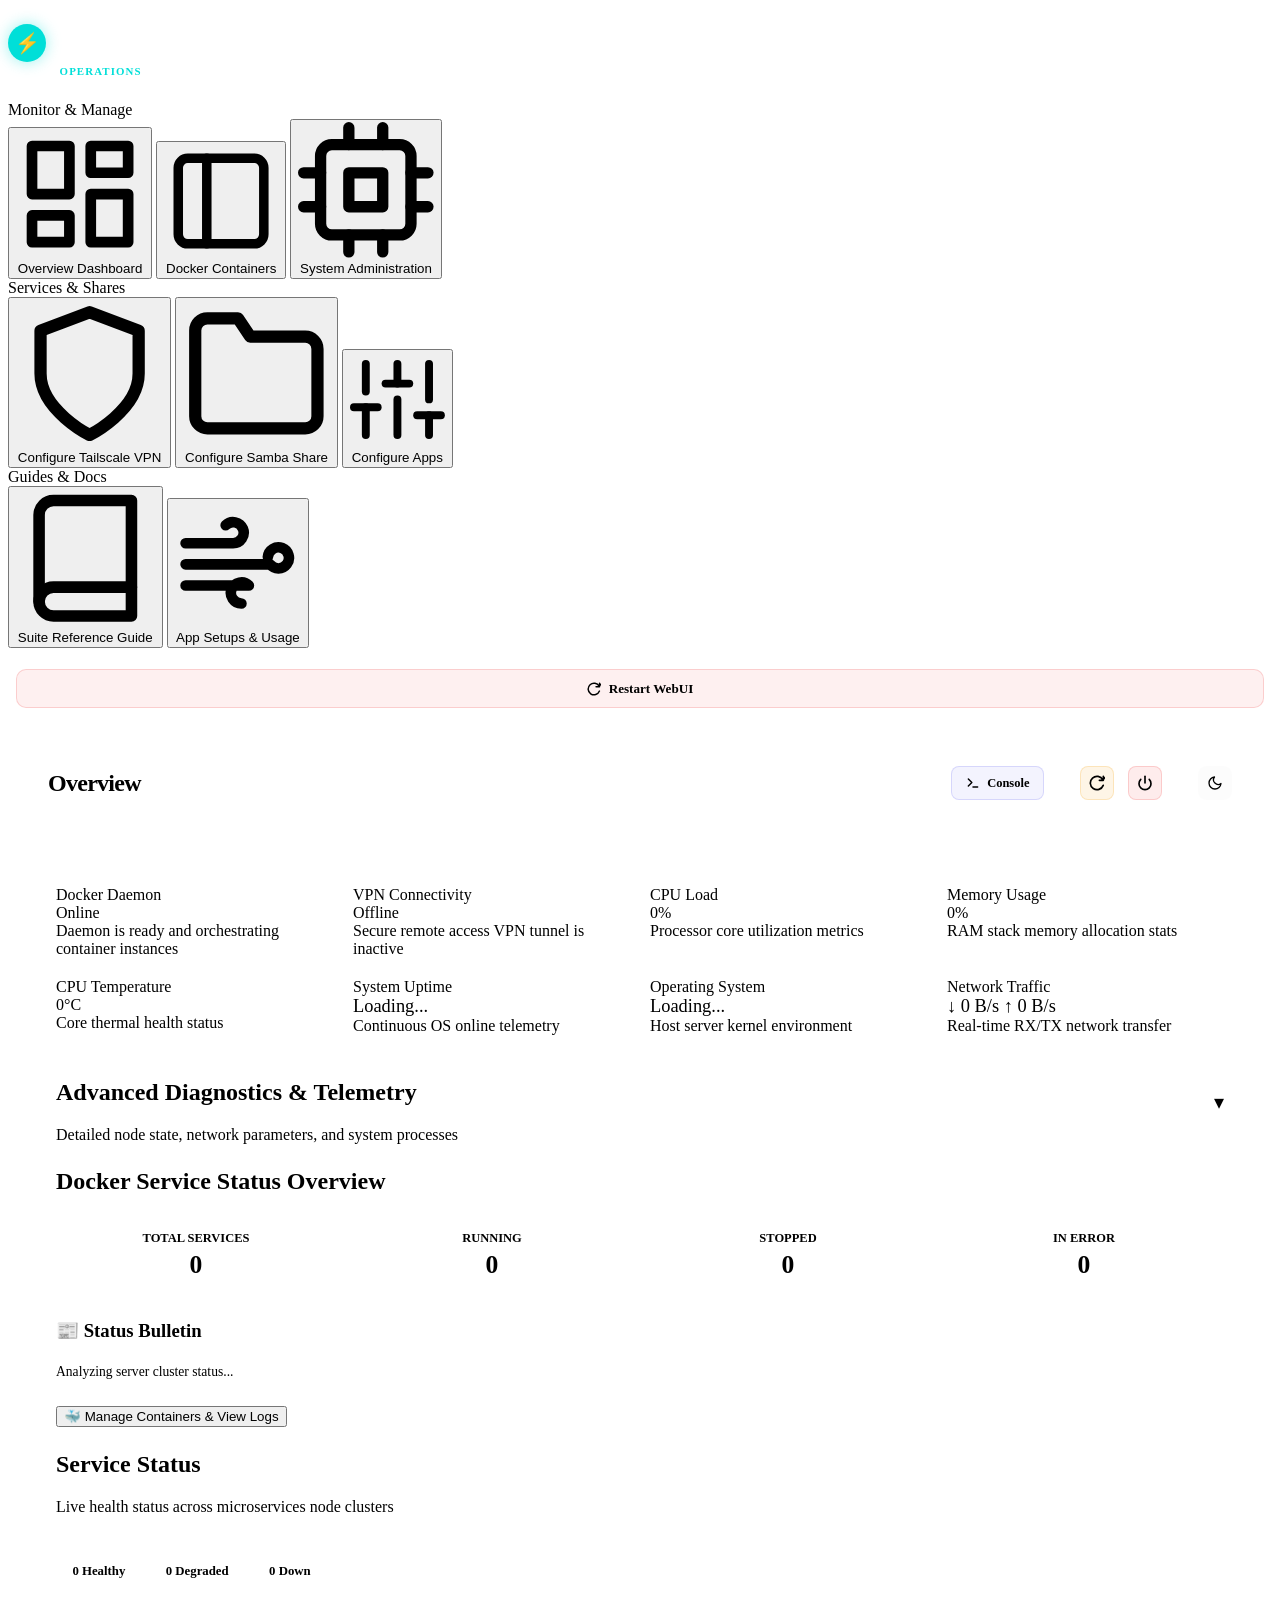
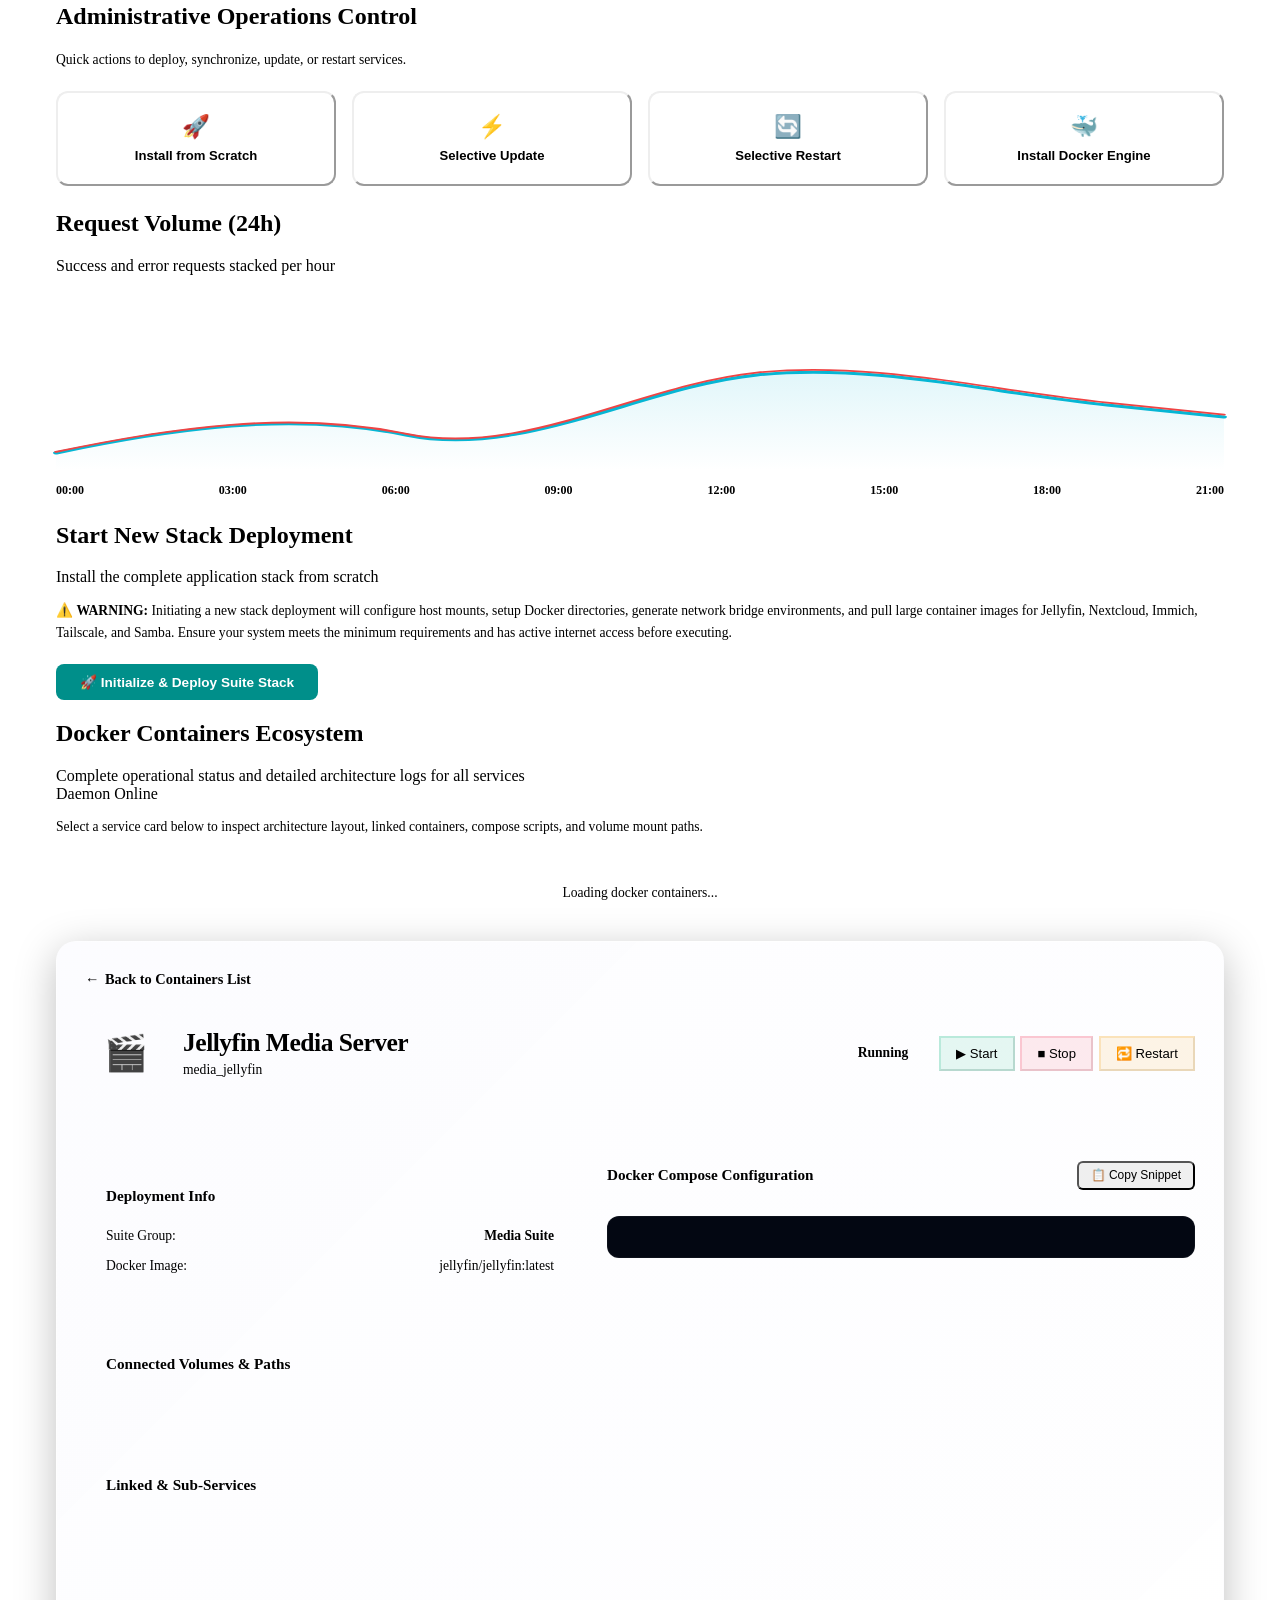
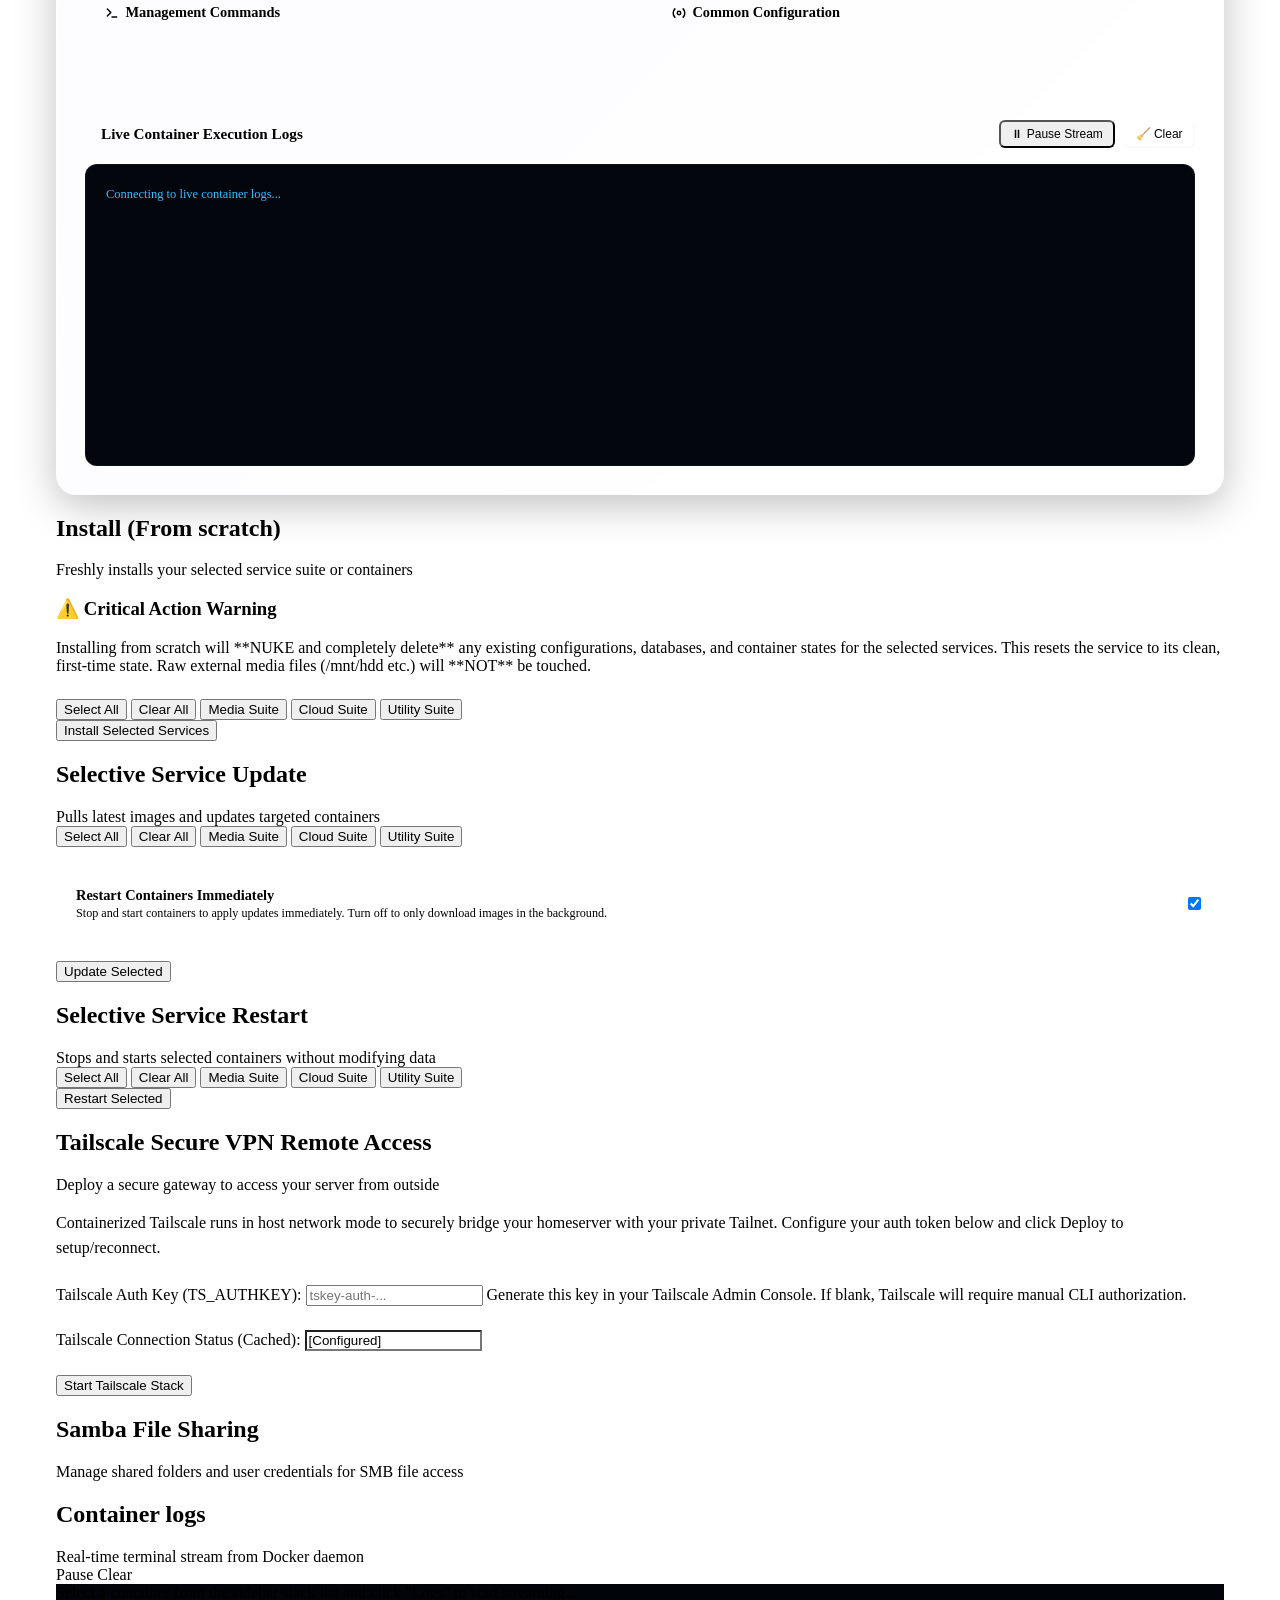
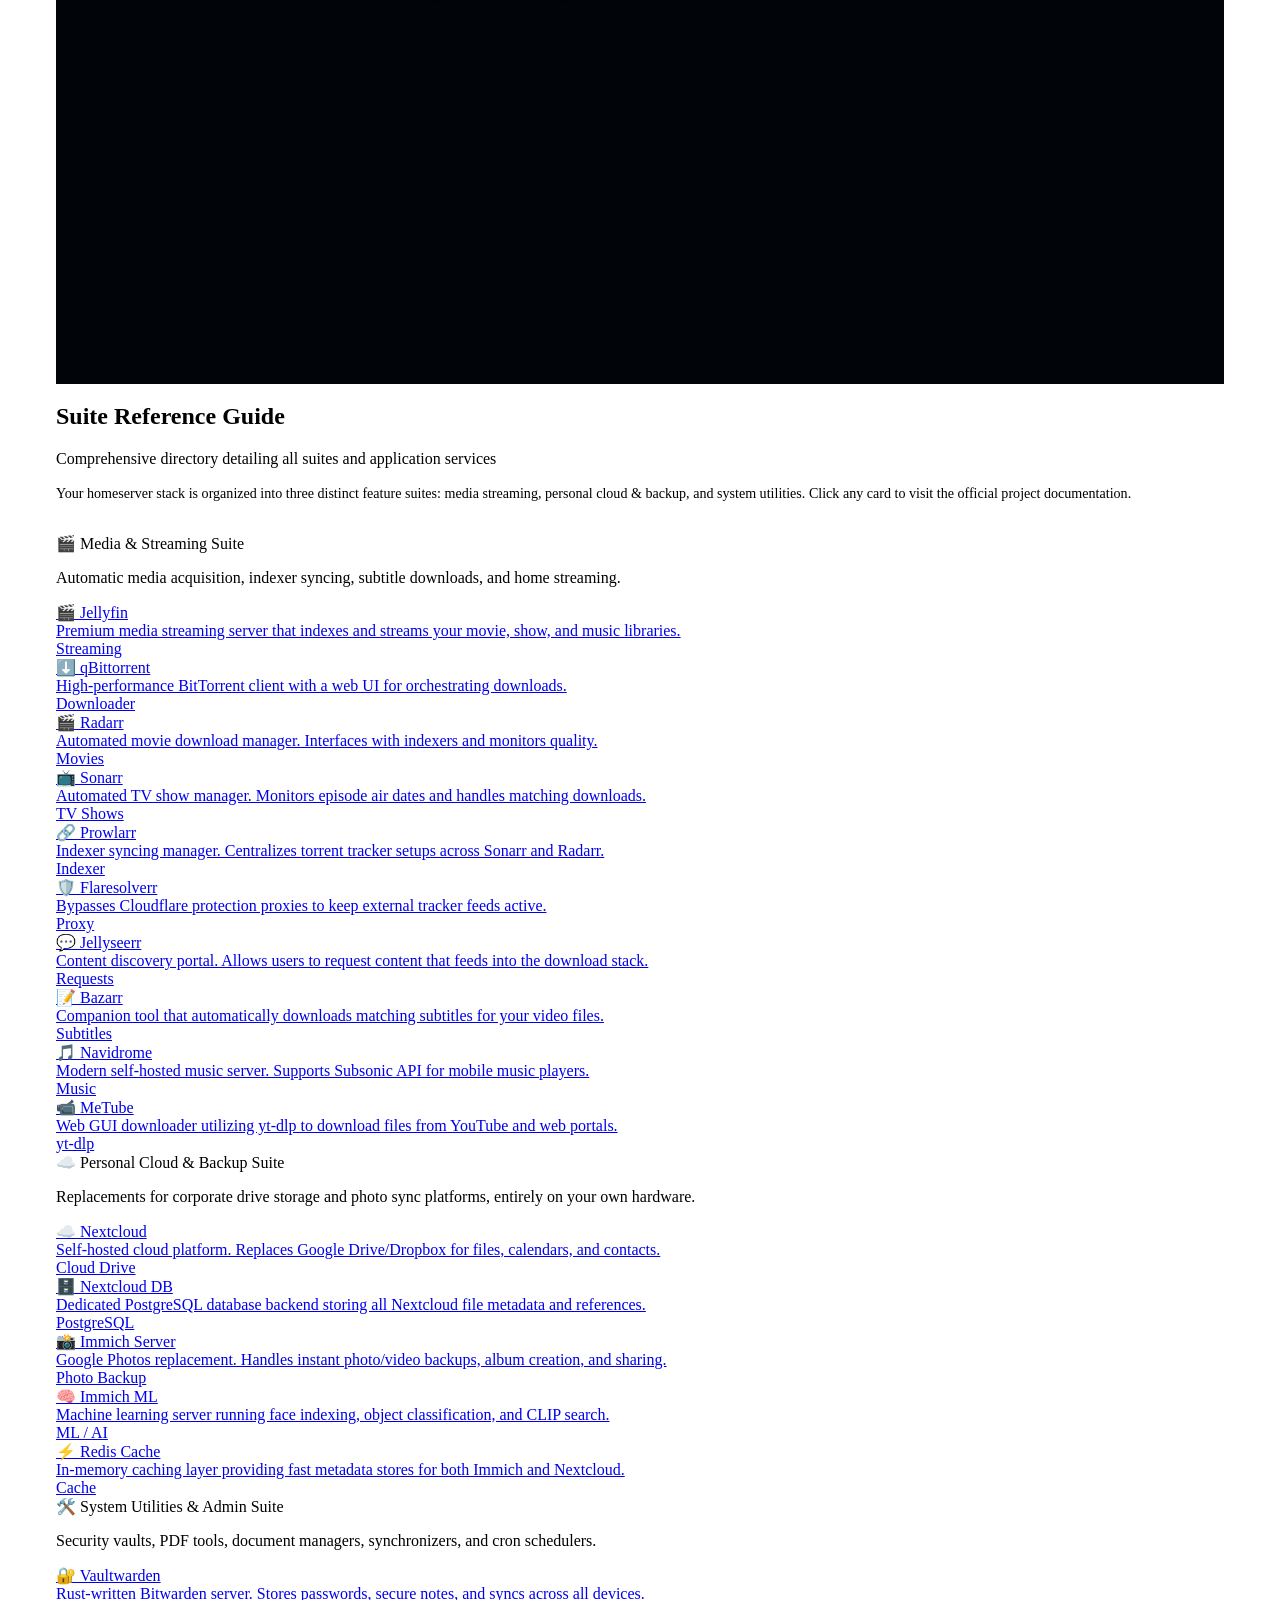
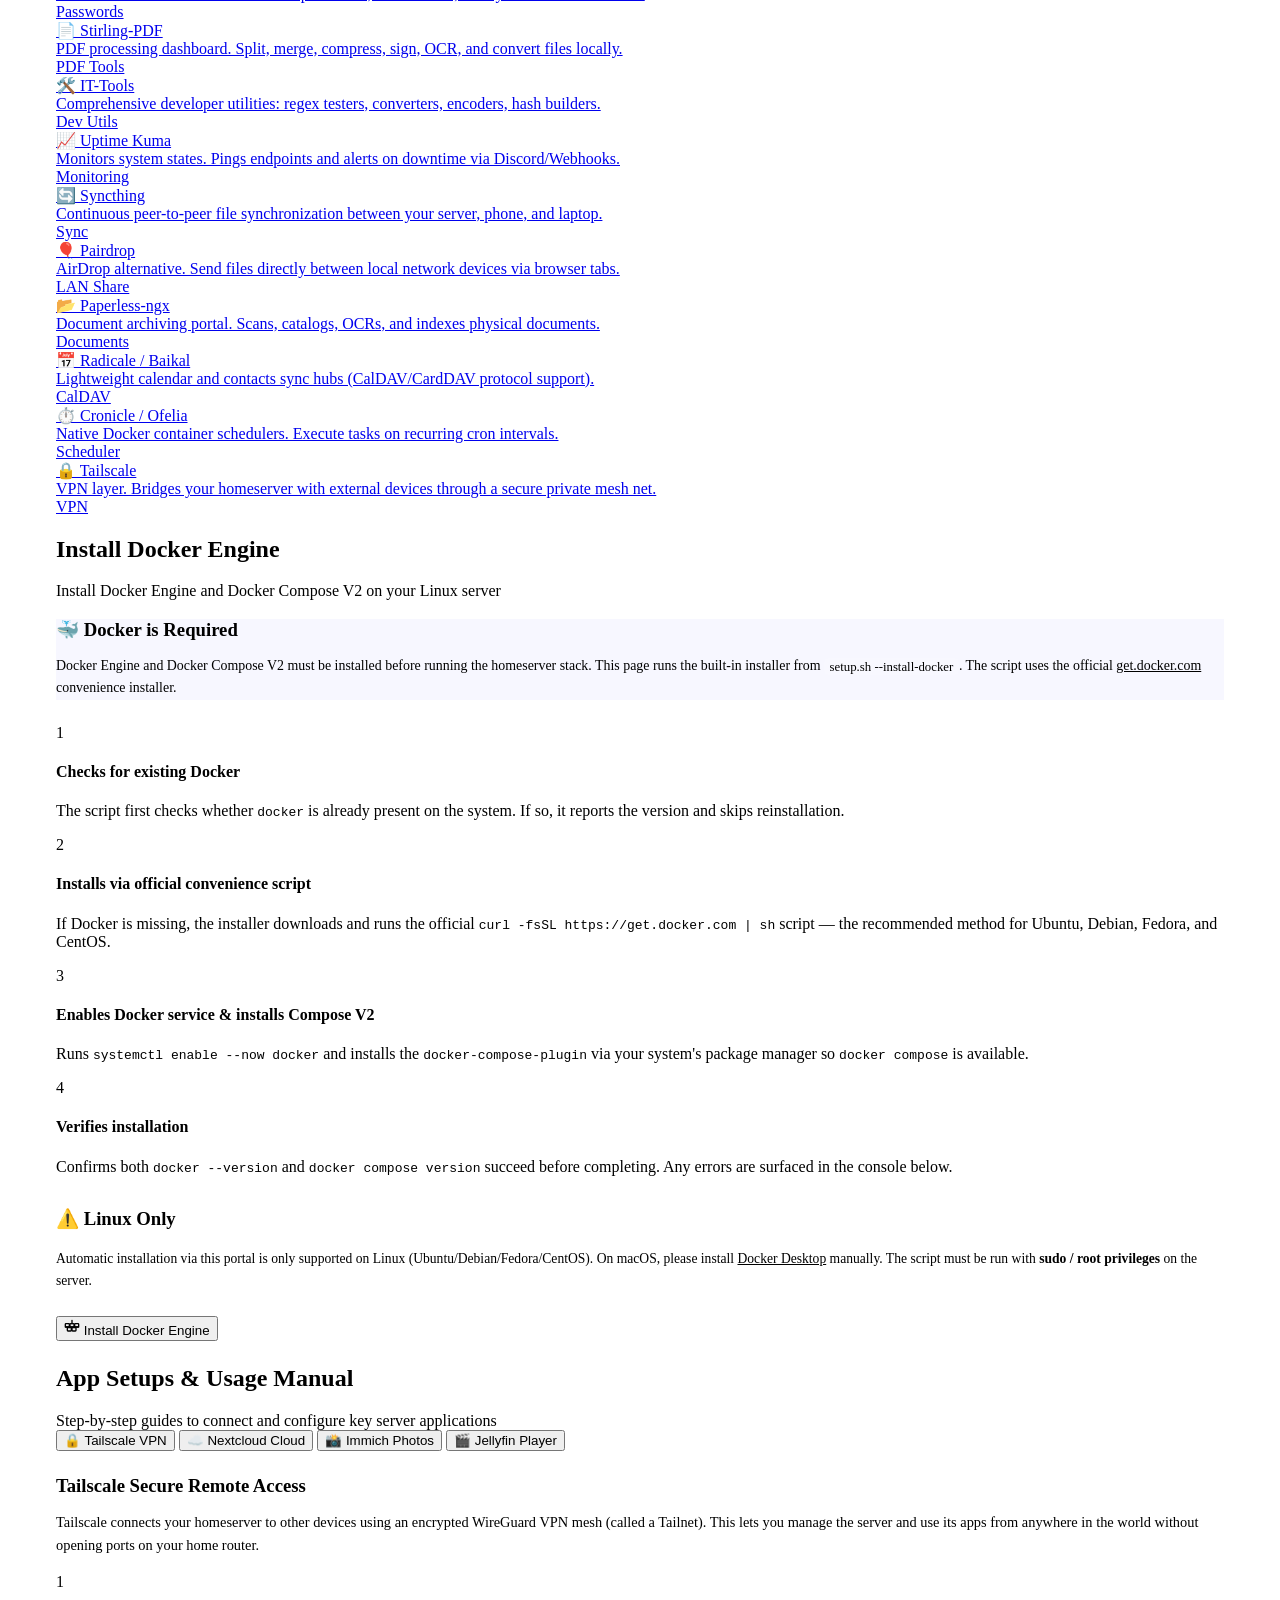
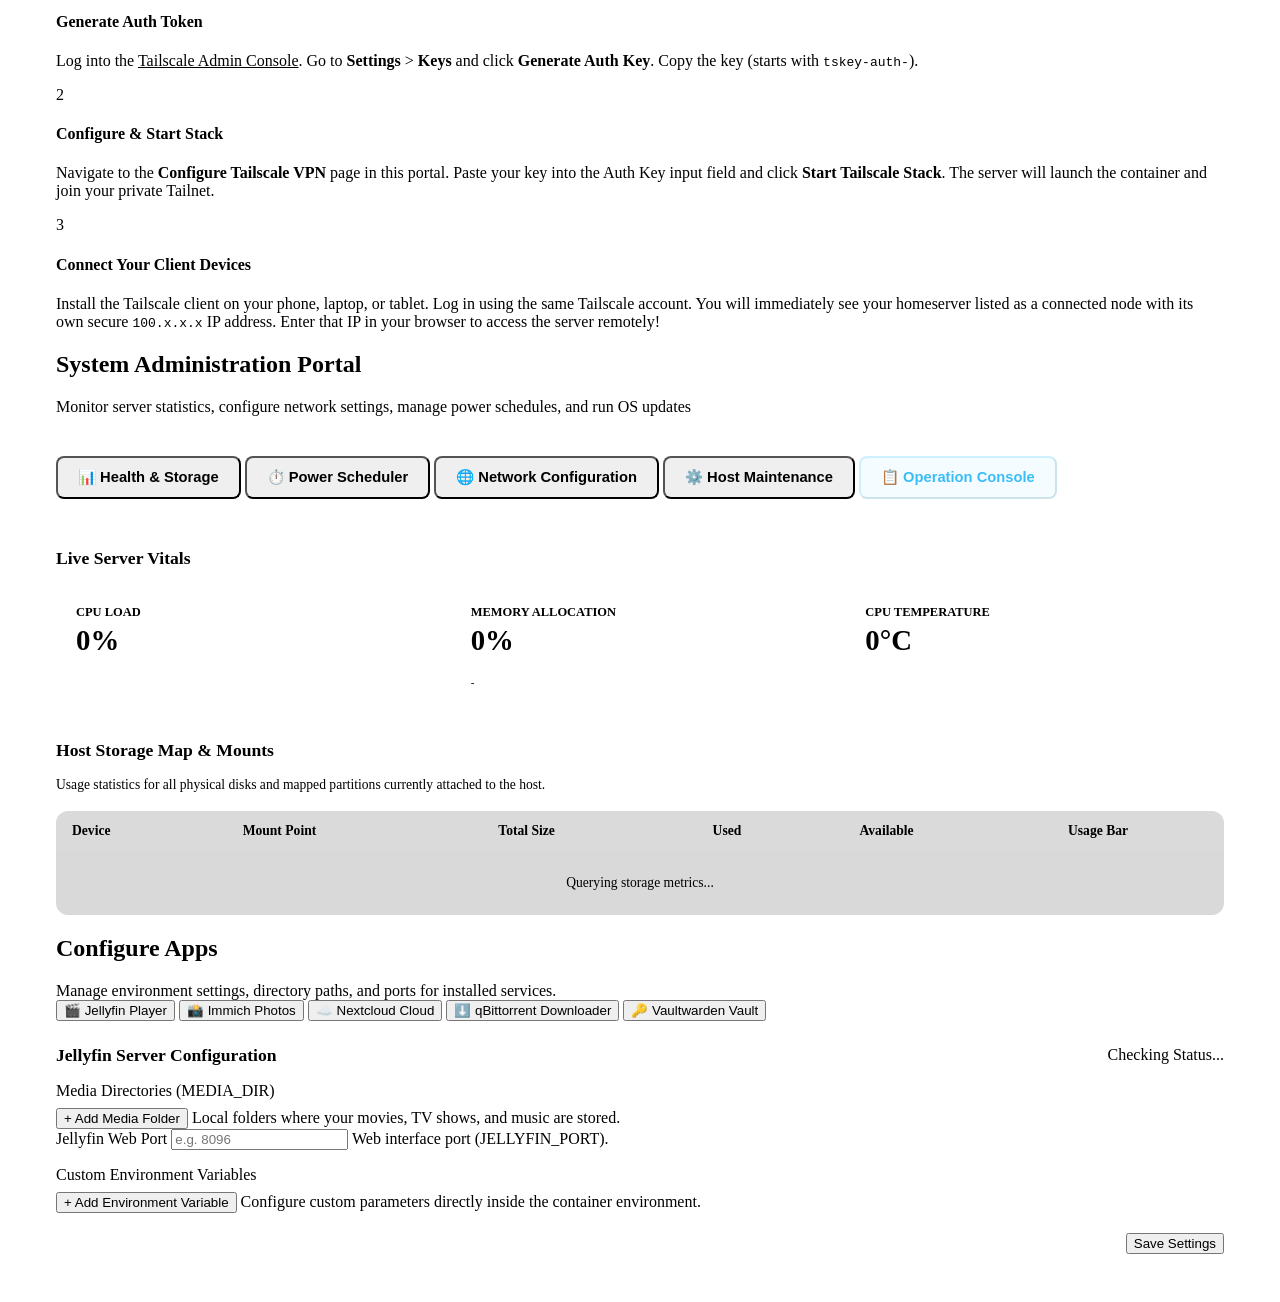
==== commit 68418334: "style: beautify selective service checkbox checklist into high-fidelity status cards with emoji icon" ====
--- a/webui/index.html
+++ b/webui/index.html
@@ -328,6 +328,72 @@
               <div class="metric-detail" id="vitals-os-desc">Host server kernel environment</div>
             </div>
 
+            <!-- Network Bandwidth status card -->
+            <div class="metric-card" id="card-net-speed" style="border-left: 4px solid var(--accent-green);">
+              <div class="metric-title">Network Traffic</div>
+              <div class="metric-value" id="vitals-net-speed-val" style="font-size: 1.15rem; word-break: break-word;">↓ 0 B/s  ↑ 0 B/s</div>
+              <div class="metric-detail" id="vitals-net-speed-desc">Real-time RX/TX network transfer</div>
+            </div>
+
+          </div>
+
+          <!-- Advanced Diagnostics Collapsible Widget -->
+          <div class="card" style="margin-top: 1.5rem;">
+            <div class="card-header" style="cursor: pointer; display: flex; align-items: center; justify-content: space-between; margin-bottom: 0.5rem;" onclick="const el = document.getElementById('advanced-diagnostics-body'); el.style.display = el.style.display === 'none' ? 'block' : 'none'; this.querySelector('.chevron-indicator').textContent = el.style.display === 'none' ? '▾' : '▴';">
+              <div>
+                <h2>Advanced Diagnostics & Telemetry</h2>
+                <div class="card-subtitle">Detailed node state, network parameters, and system processes</div>
+              </div>
+              <span class="chevron-indicator" style="font-size: 1.25rem; color: var(--text-muted);">▾</span>
+            </div>
+            
+            <div id="advanced-diagnostics-body" style="display: none; padding-top: 1rem; border-top: 1px solid rgba(255,255,255,0.04);">
+              <div style="display: grid; grid-template-columns: repeat(auto-fit, minmax(220px, 1fr)); gap: 1rem;">
+                
+                <!-- Samba Connections Diagnostics -->
+                <div style="padding: 1rem; background: var(--bg-card); border: 1px solid var(--border-color); border-radius: 12px; display: flex; flex-direction: column; gap: 0.5rem;">
+                  <div style="font-size: 0.72rem; text-transform: uppercase; font-weight: 700; color: var(--accent-orange); letter-spacing: 0.05em;">Samba Network Status</div>
+                  <div style="display: flex; align-items: center; justify-content: space-between;">
+                    <span style="font-size: 0.82rem; color: var(--text-secondary);">Active Sessions</span>
+                    <span id="diag-samba-conns" style="font-size: 0.78rem; font-weight: 700; padding: 0.15rem 0.5rem; border-radius: 20px; background: rgba(245,158,11,0.1); color: var(--accent-orange); border: 1px solid rgba(245,158,11,0.2);">0 active</span>
+                  </div>
+                </div>
+
+                <!-- Tailscale VPN Diagnostics -->
+                <div style="padding: 1rem; background: var(--bg-card); border: 1px solid var(--border-color); border-radius: 12px; display: flex; flex-direction: column; gap: 0.5rem;">
+                  <div style="font-size: 0.72rem; text-transform: uppercase; font-weight: 700; color: var(--accent-indigo-text); letter-spacing: 0.05em;">Tailscale Node Status</div>
+                  <div style="display: flex; align-items: center; justify-content: space-between; font-size: 0.82rem;">
+                    <span style="color: var(--text-secondary);">VPN IP Address</span>
+                    <code id="diag-ts-ip" style="font-family: var(--font-mono); color: var(--accent-indigo-text);">N/A</code>
+                  </div>
+                  <div style="display: flex; align-items: center; justify-content: space-between; font-size: 0.82rem;">
+                    <span style="color: var(--text-secondary);">Connected Peers</span>
+                    <span id="diag-ts-peers" style="font-weight: 700; color: var(--text-primary);">0 peers</span>
+                  </div>
+                </div>
+
+                <!-- Load Average Diagnostics -->
+                <div style="padding: 1rem; background: var(--bg-card); border: 1px solid var(--border-color); border-radius: 12px; display: flex; flex-direction: column; gap: 0.5rem;">
+                  <div style="font-size: 0.72rem; text-transform: uppercase; font-weight: 700; color: var(--accent-green); letter-spacing: 0.05em;">Load Average (1m/5m/15m)</div>
+                  <div id="diag-load-avg" style="font-size: 1.1rem; font-weight: 700; color: var(--text-primary); font-family: var(--font-mono); letter-spacing: -0.02em;">0.00  0.00  0.00</div>
+                  <div style="font-size: 0.7rem; color: var(--text-muted);">Process scheduler queue depth telemetry</div>
+                </div>
+
+                <!-- Swap Memory Diagnostics -->
+                <div style="padding: 1rem; background: var(--bg-card); border: 1px solid var(--border-color); border-radius: 12px; display: flex; flex-direction: column; gap: 0.5rem;">
+                  <div style="font-size: 0.72rem; text-transform: uppercase; font-weight: 700; color: var(--accent-blue); letter-spacing: 0.05em;">Swap Space allocation</div>
+                  <div style="display: flex; align-items: center; justify-content: space-between; font-size: 0.82rem;">
+                    <span style="color: var(--text-secondary);">Swap Allocated</span>
+                    <span id="diag-swap-total" style="color: var(--text-primary); font-weight: 600;">0.0 GB</span>
+                  </div>
+                  <div style="display: flex; align-items: center; justify-content: space-between; font-size: 0.82rem;">
+                    <span style="color: var(--text-secondary);">Swap Used</span>
+                    <span id="diag-swap-used" style="color: var(--text-primary); font-weight: 600;">0.0 GB</span>
+                  </div>
+                </div>
+
+              </div>
+            </div>
           </div>
 
           <!-- Docker Ecosystem Overview Widget -->
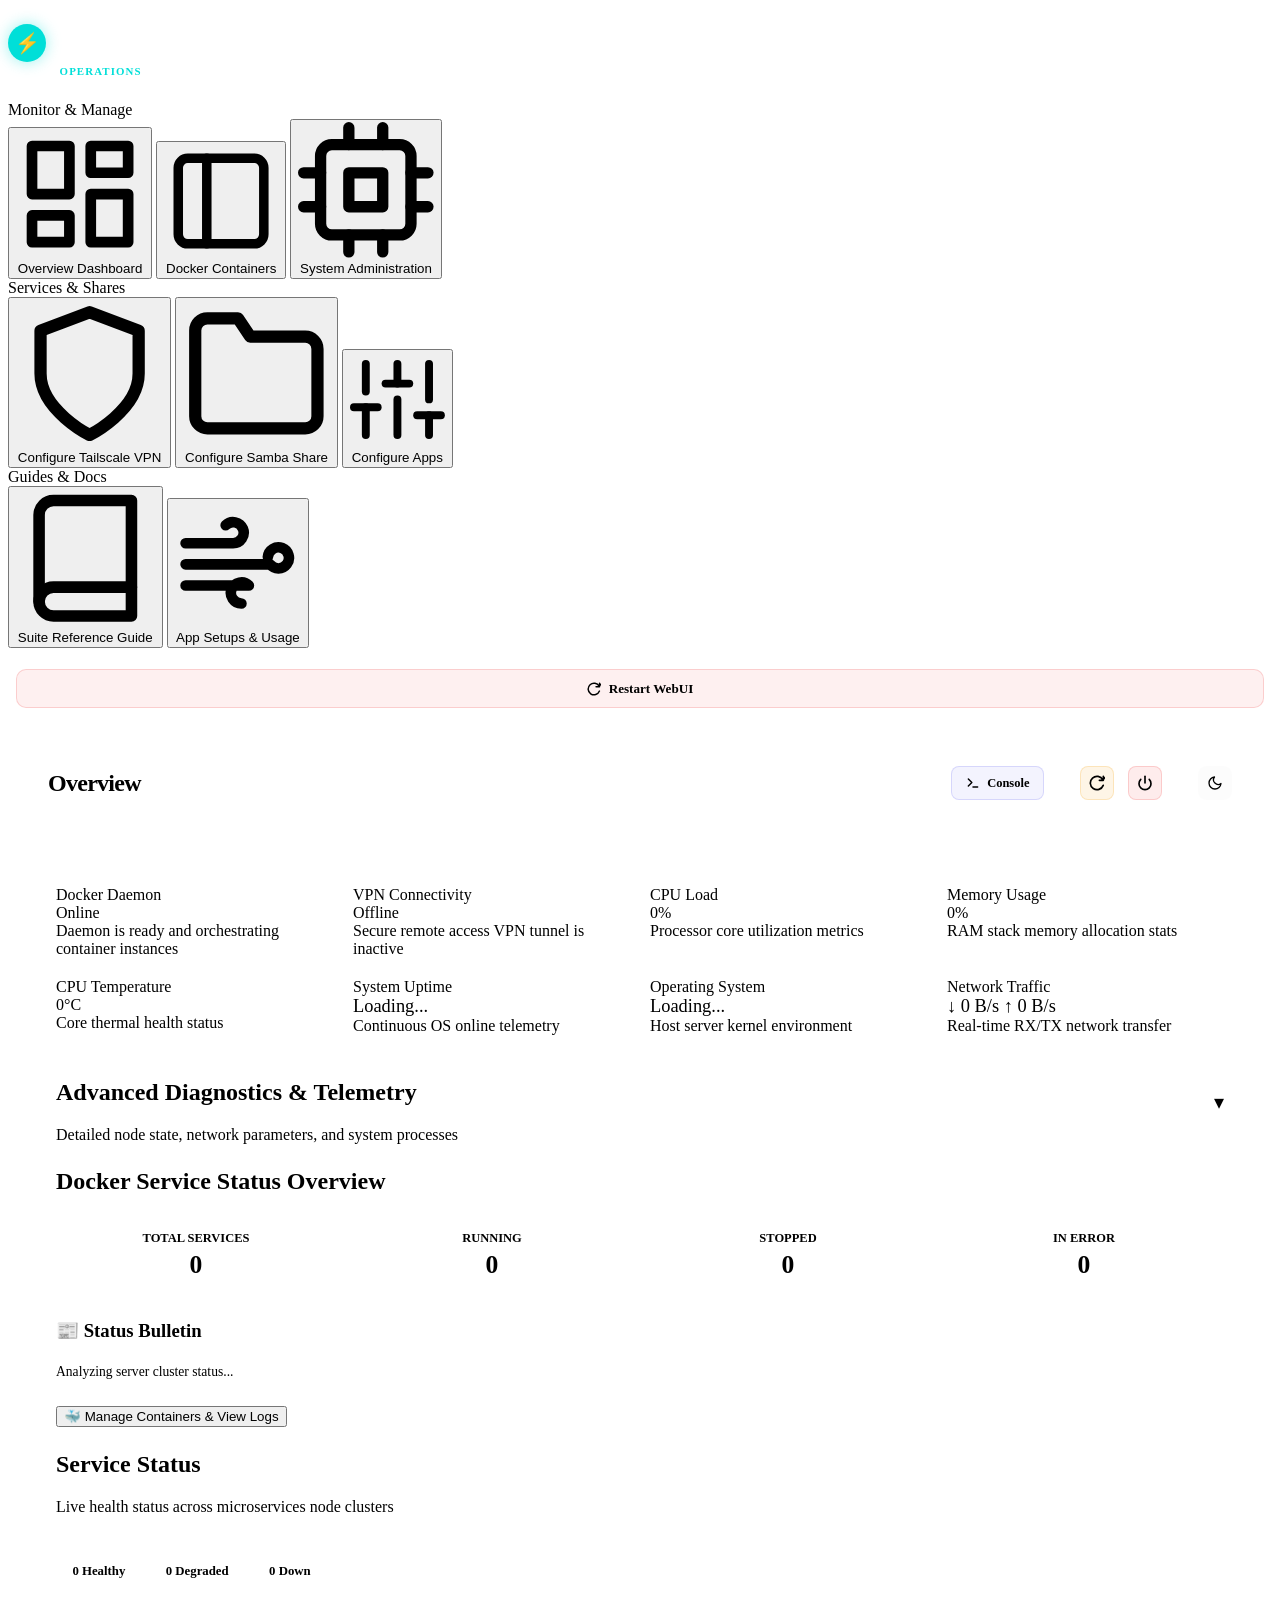
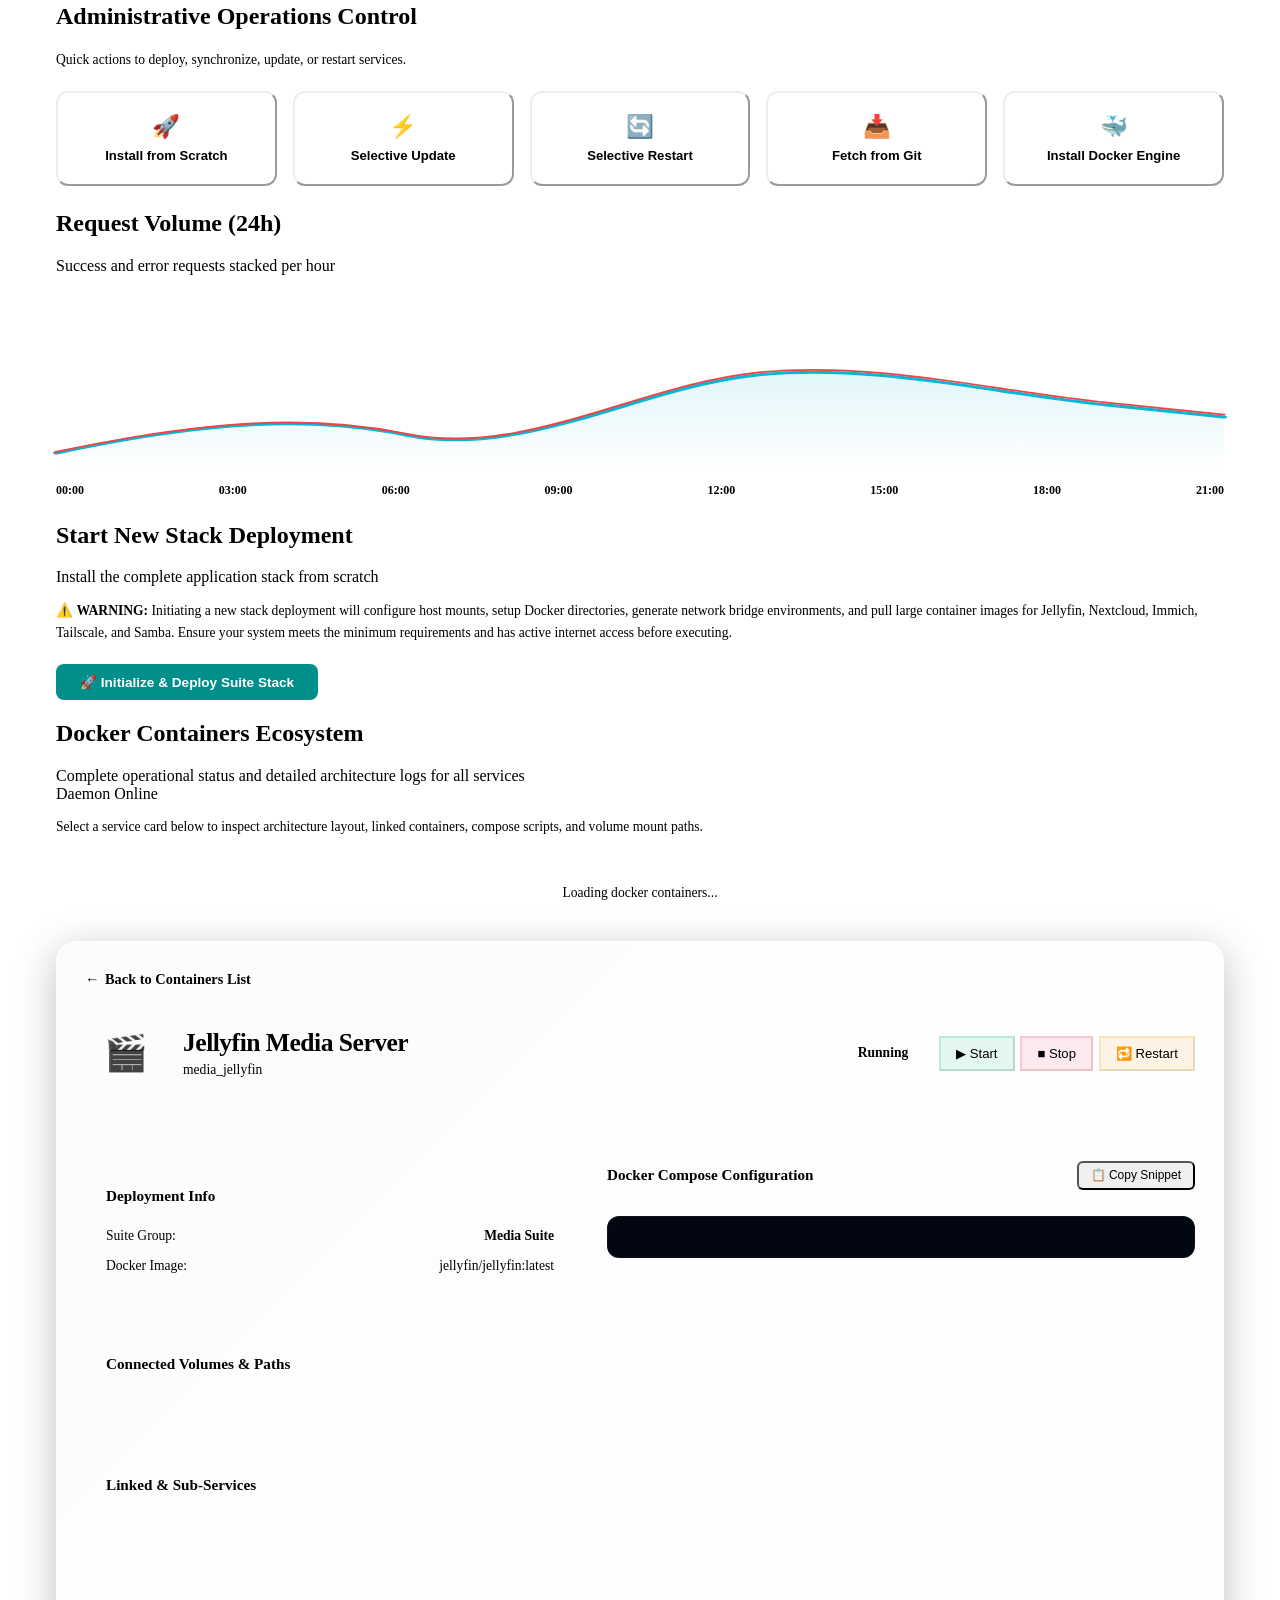
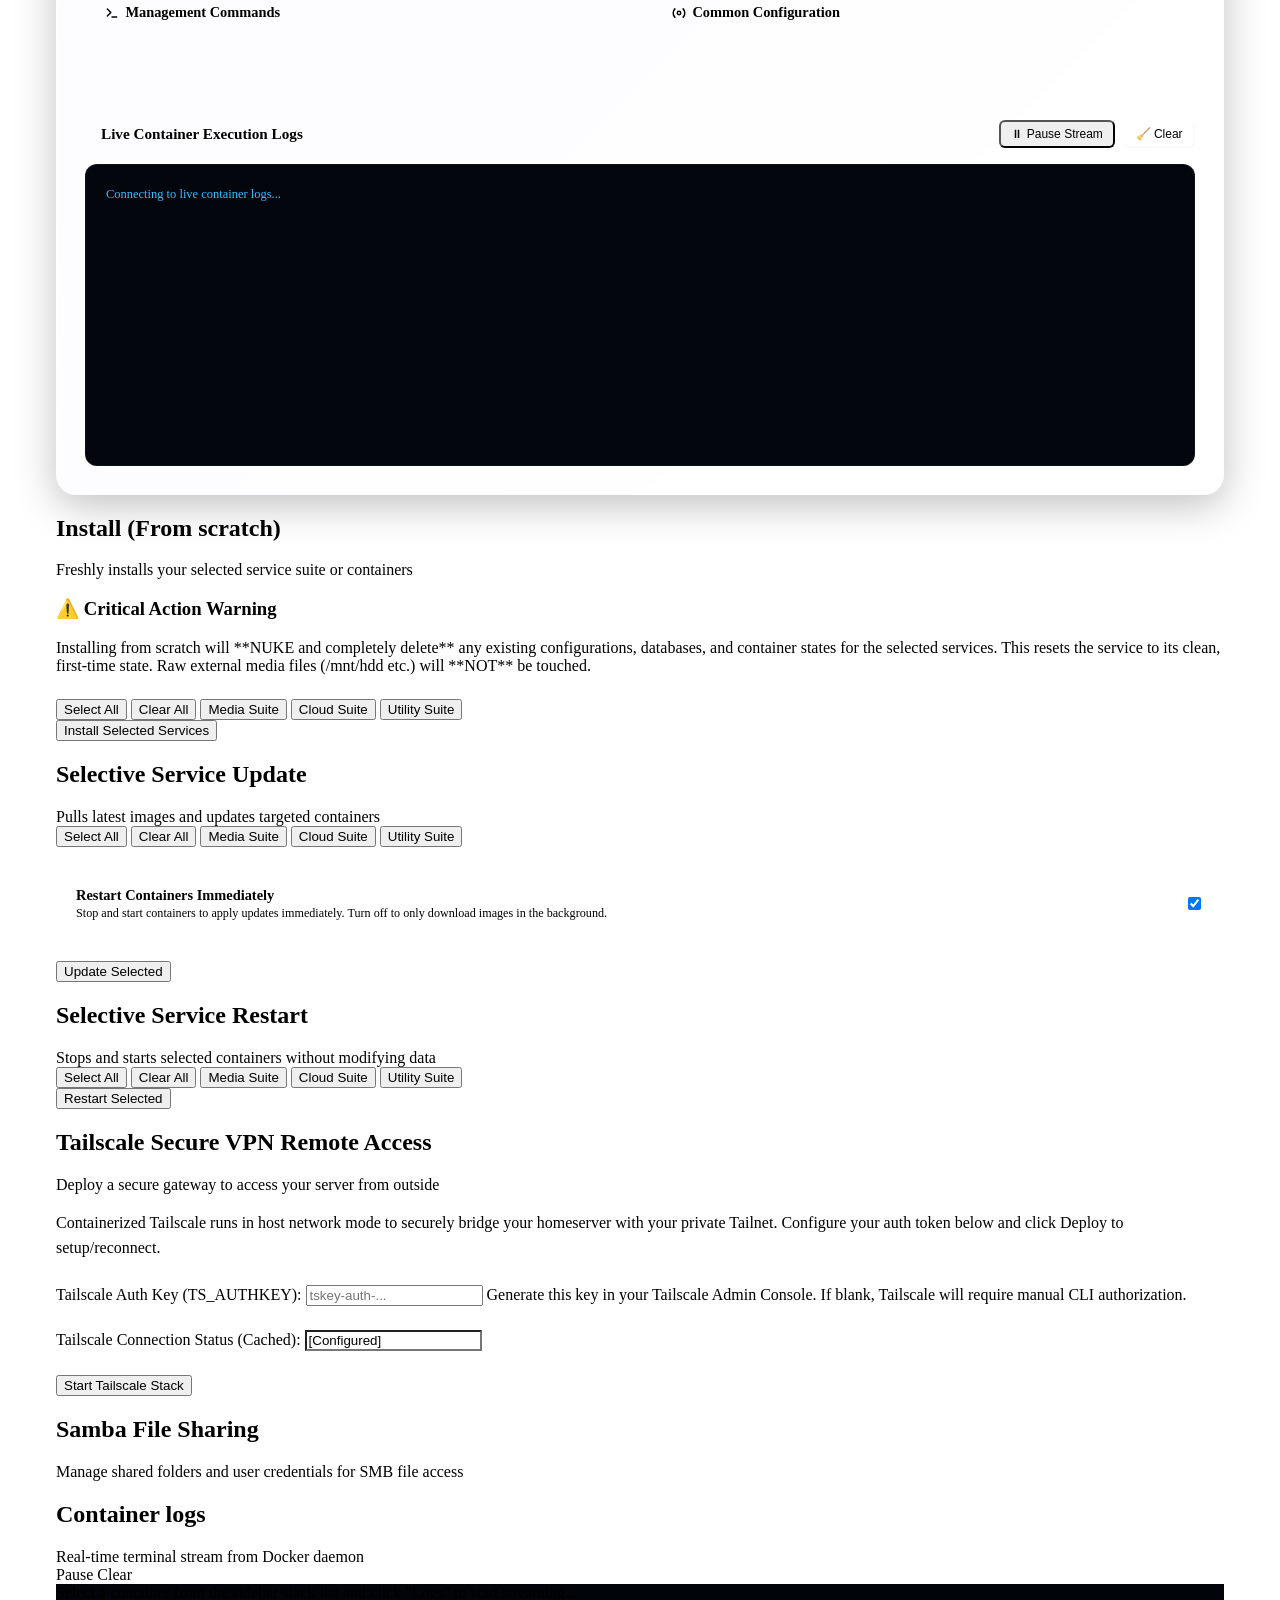
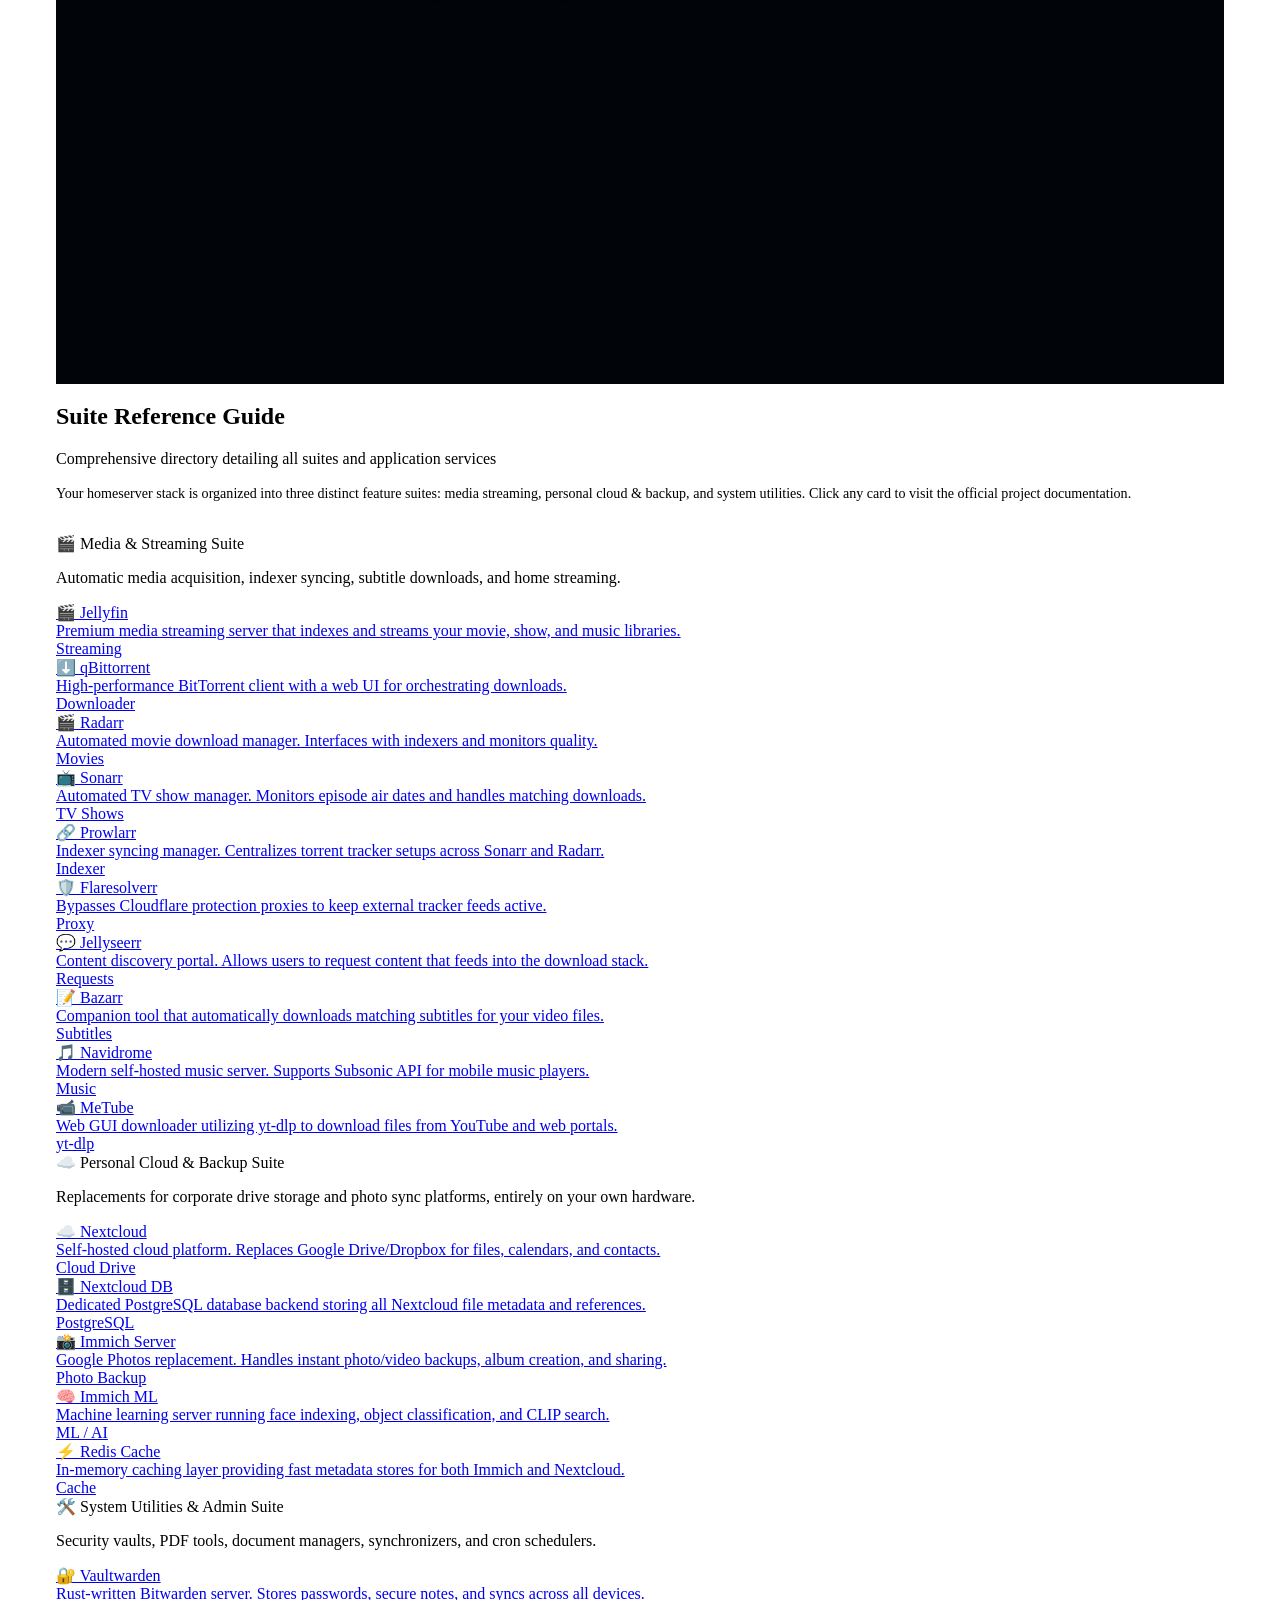
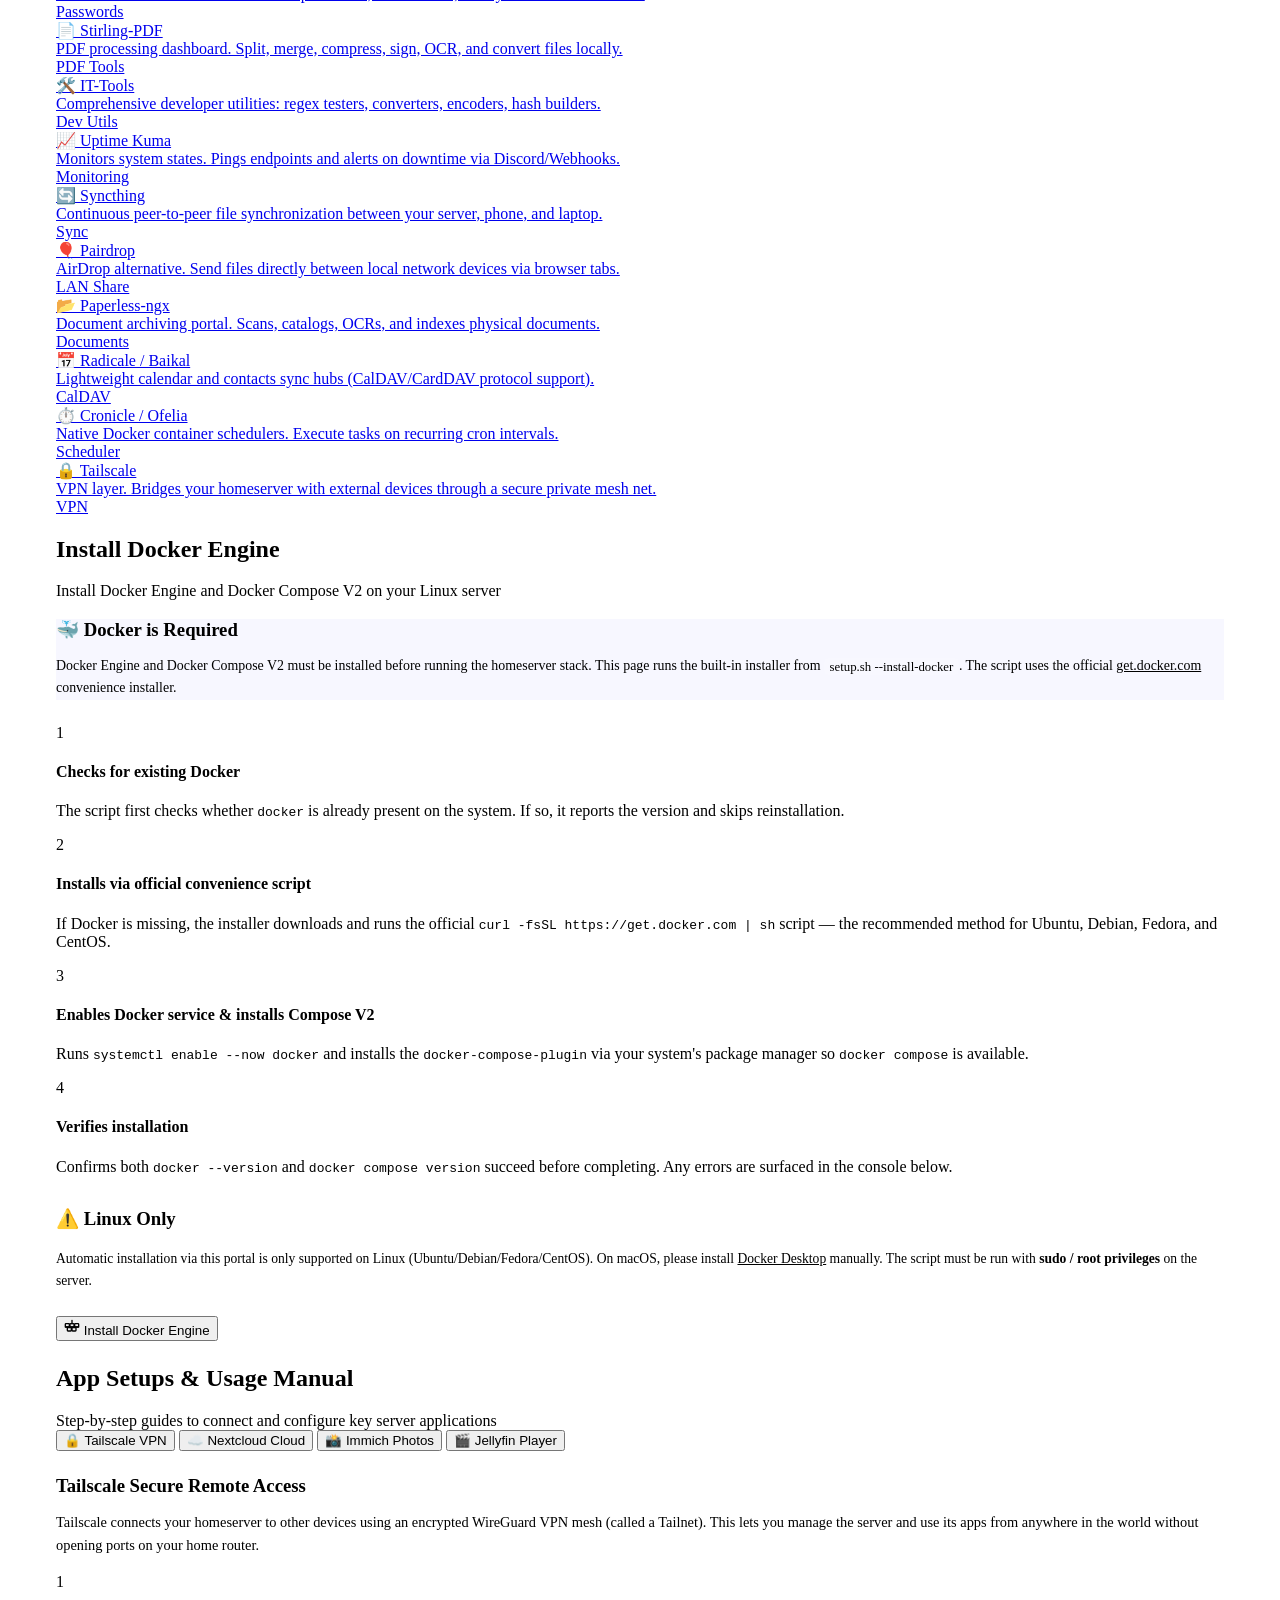
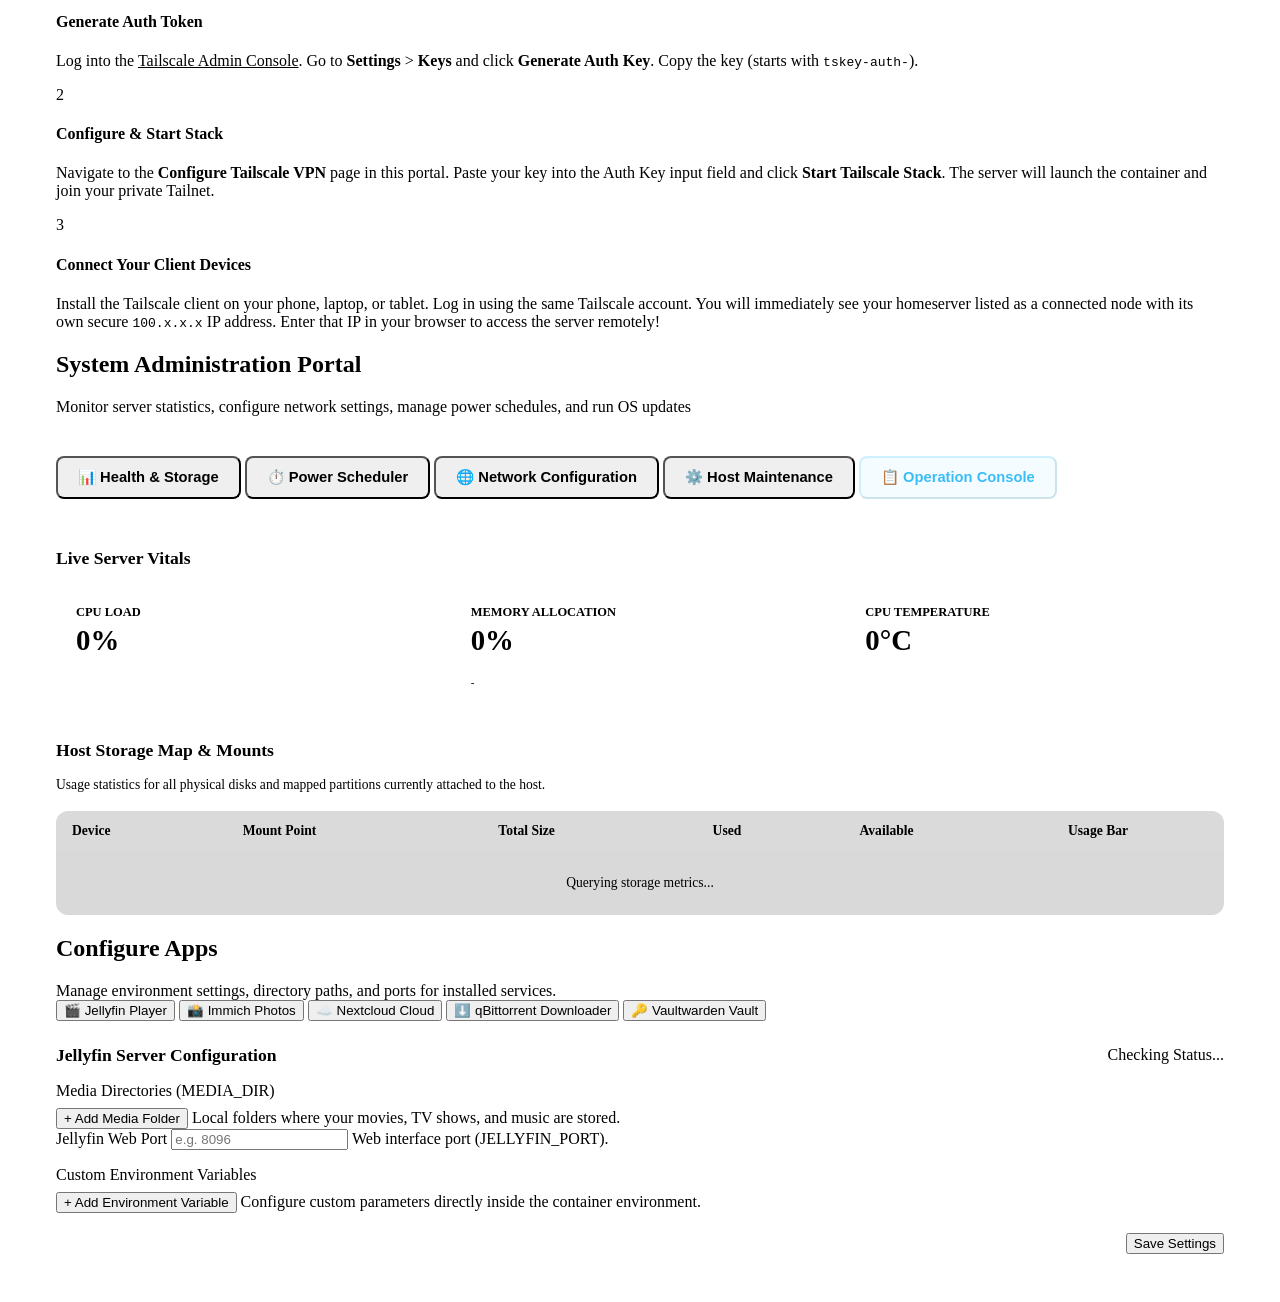
==== commit 2717055c: "feat: restore Git pull config sync, add GITHUB_REPO field to Global settings, restore Fetch from Git" ====
--- a/webui/index.html
+++ b/webui/index.html
@@ -486,6 +486,11 @@
                 <span style="font-size: 0.82rem; font-weight: 600;">Selective Restart</span>
               </button>
 
+              <button class="btn btn-secondary" onclick="runConfiguredAction('sync', 'Synchronizing Configurations from Git')" style="padding: 1rem; border-radius: 12px; font-weight: 700; display: flex; flex-direction: column; align-items: center; justify-content: center; gap: 0.5rem; height: 95px; background: var(--bg-card); border-color: var(--border-color); color: var(--text-primary);">
+                <span style="font-size: 1.4rem;">📥</span>
+                <span style="font-size: 0.82rem; font-weight: 600;">Fetch from Git</span>
+              </button>
+
               <button class="btn btn-secondary" onclick="triggerJourney('docker-install')" style="padding: 1rem; border-radius: 12px; font-weight: 700; display: flex; flex-direction: column; align-items: center; justify-content: center; gap: 0.5rem; height: 95px; background: var(--bg-card); border-color: var(--border-color); color: var(--text-primary);">
                 <span style="font-size: 1.4rem;">🐳</span>
                 <span style="font-size: 0.82rem; font-weight: 600;">Install Docker Engine</span>
@@ -2104,6 +2109,10 @@
             <label for="MEDIA_DIR">Mass Media HDD Directory</label>
             <input type="text" id="MEDIA_DIR" placeholder="e.g. ./data/media">
           </div>
+          <div class="form-group">
+            <label for="GITHUB_REPO">GitHub Configuration Repo</label>
+            <input type="text" id="GITHUB_REPO" placeholder="format: owner/repo">
+          </div>
           
           <div class="form-group span-2 toggle-container" style="margin-top: 0.5rem; border-top: 1px solid rgba(255,255,255,0.05); padding-top: 1rem;">
             <label class="switch">
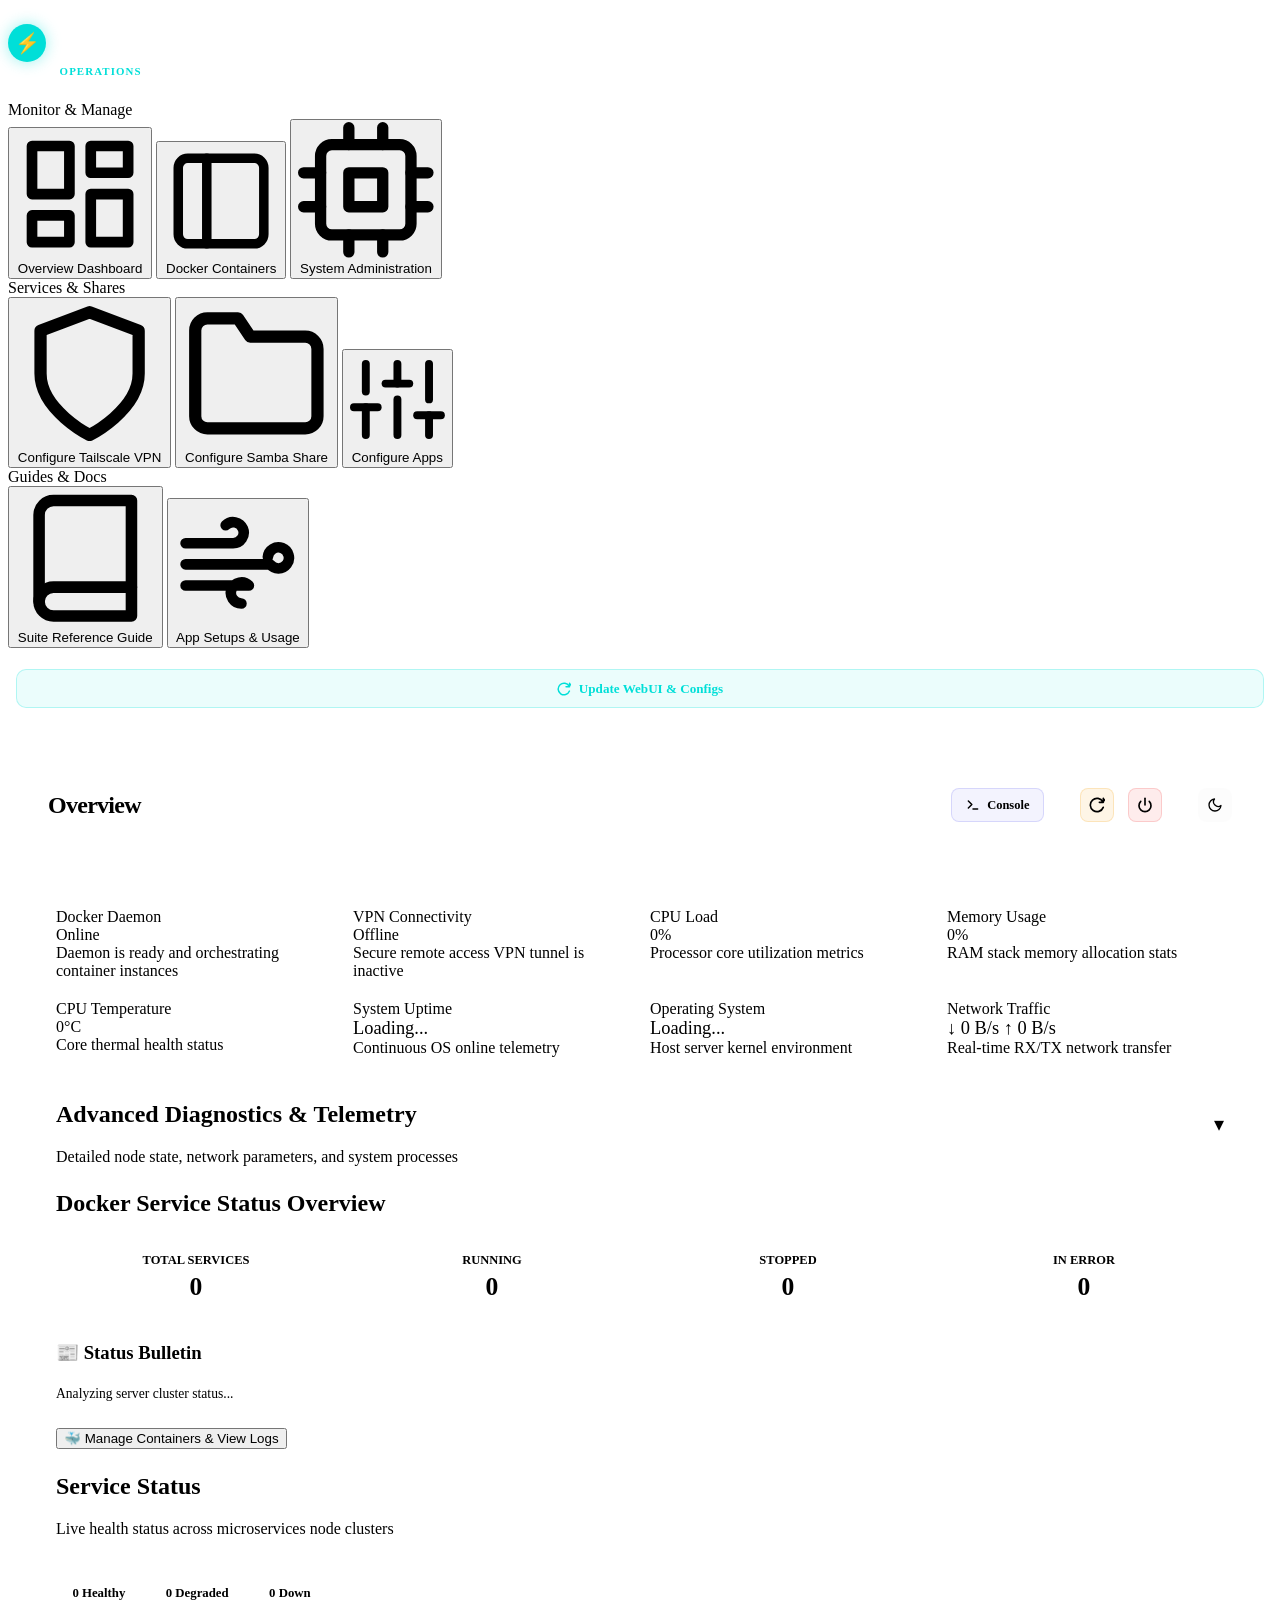
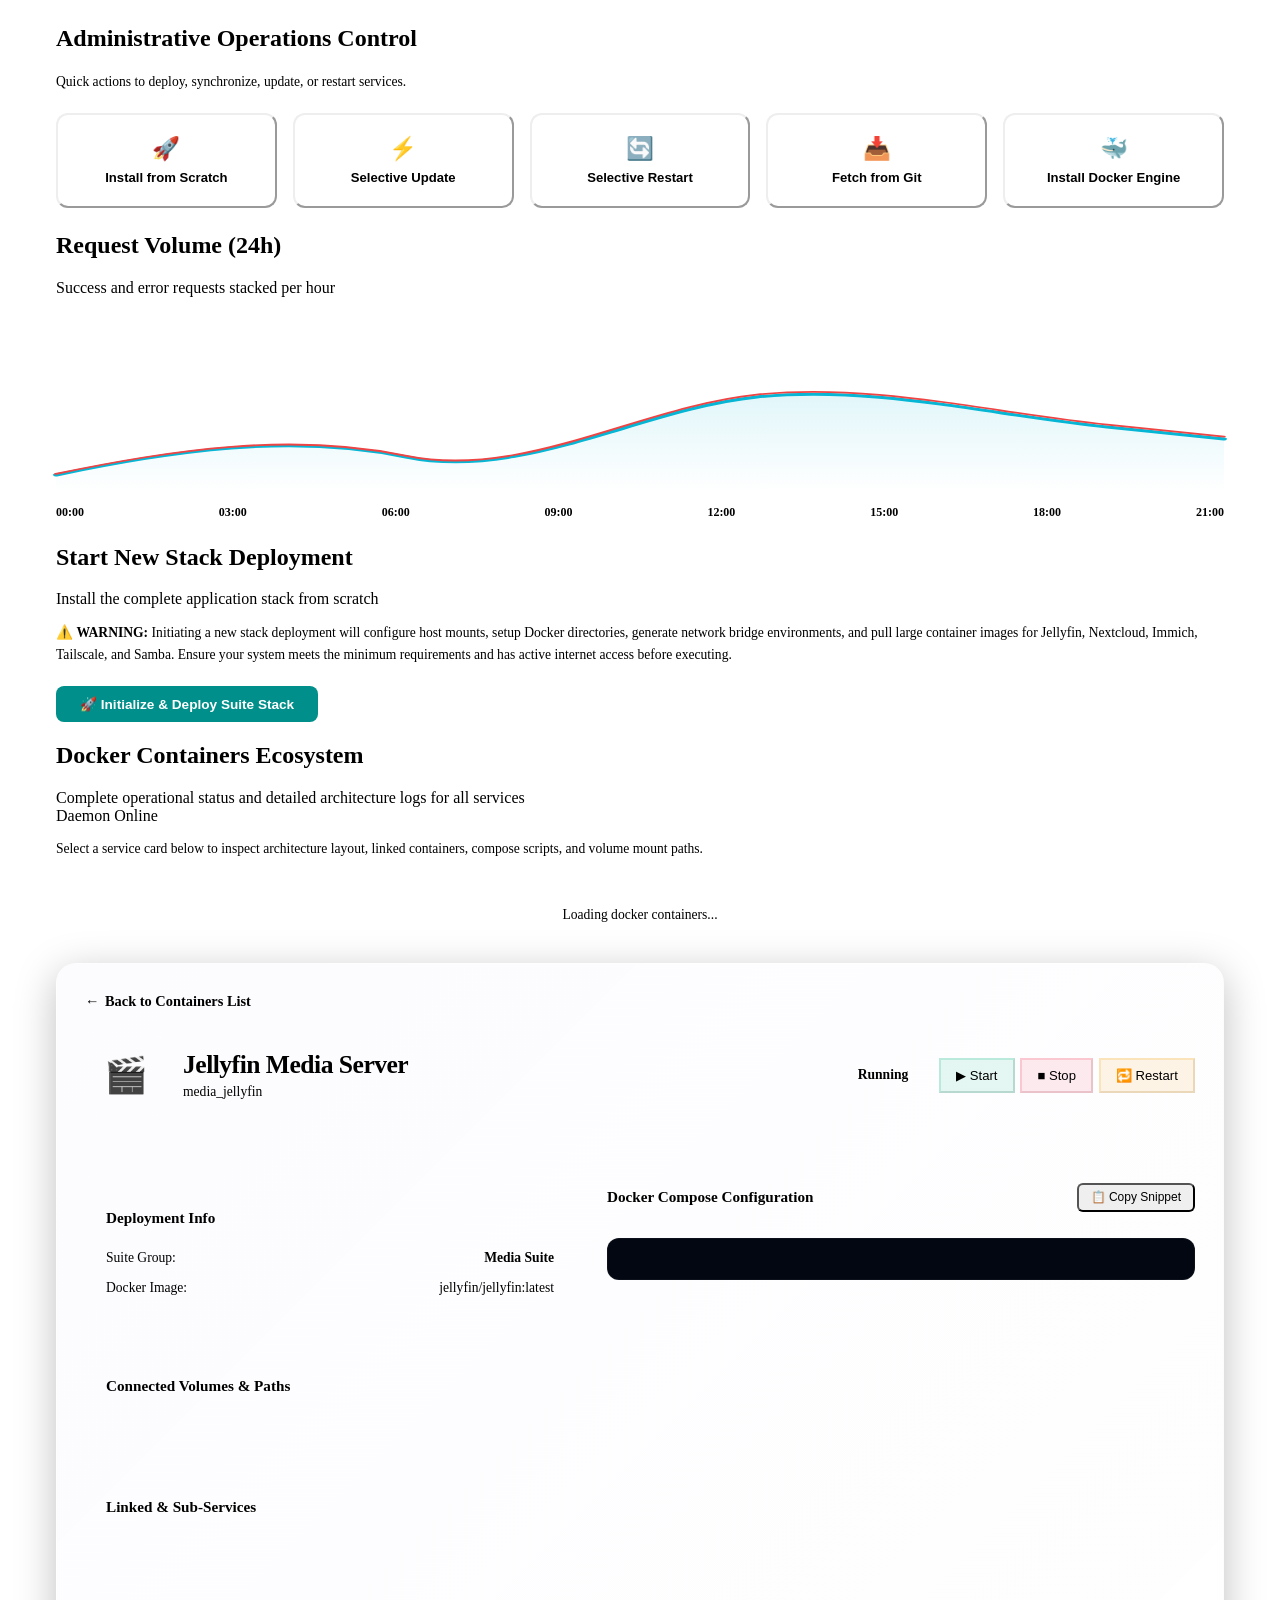
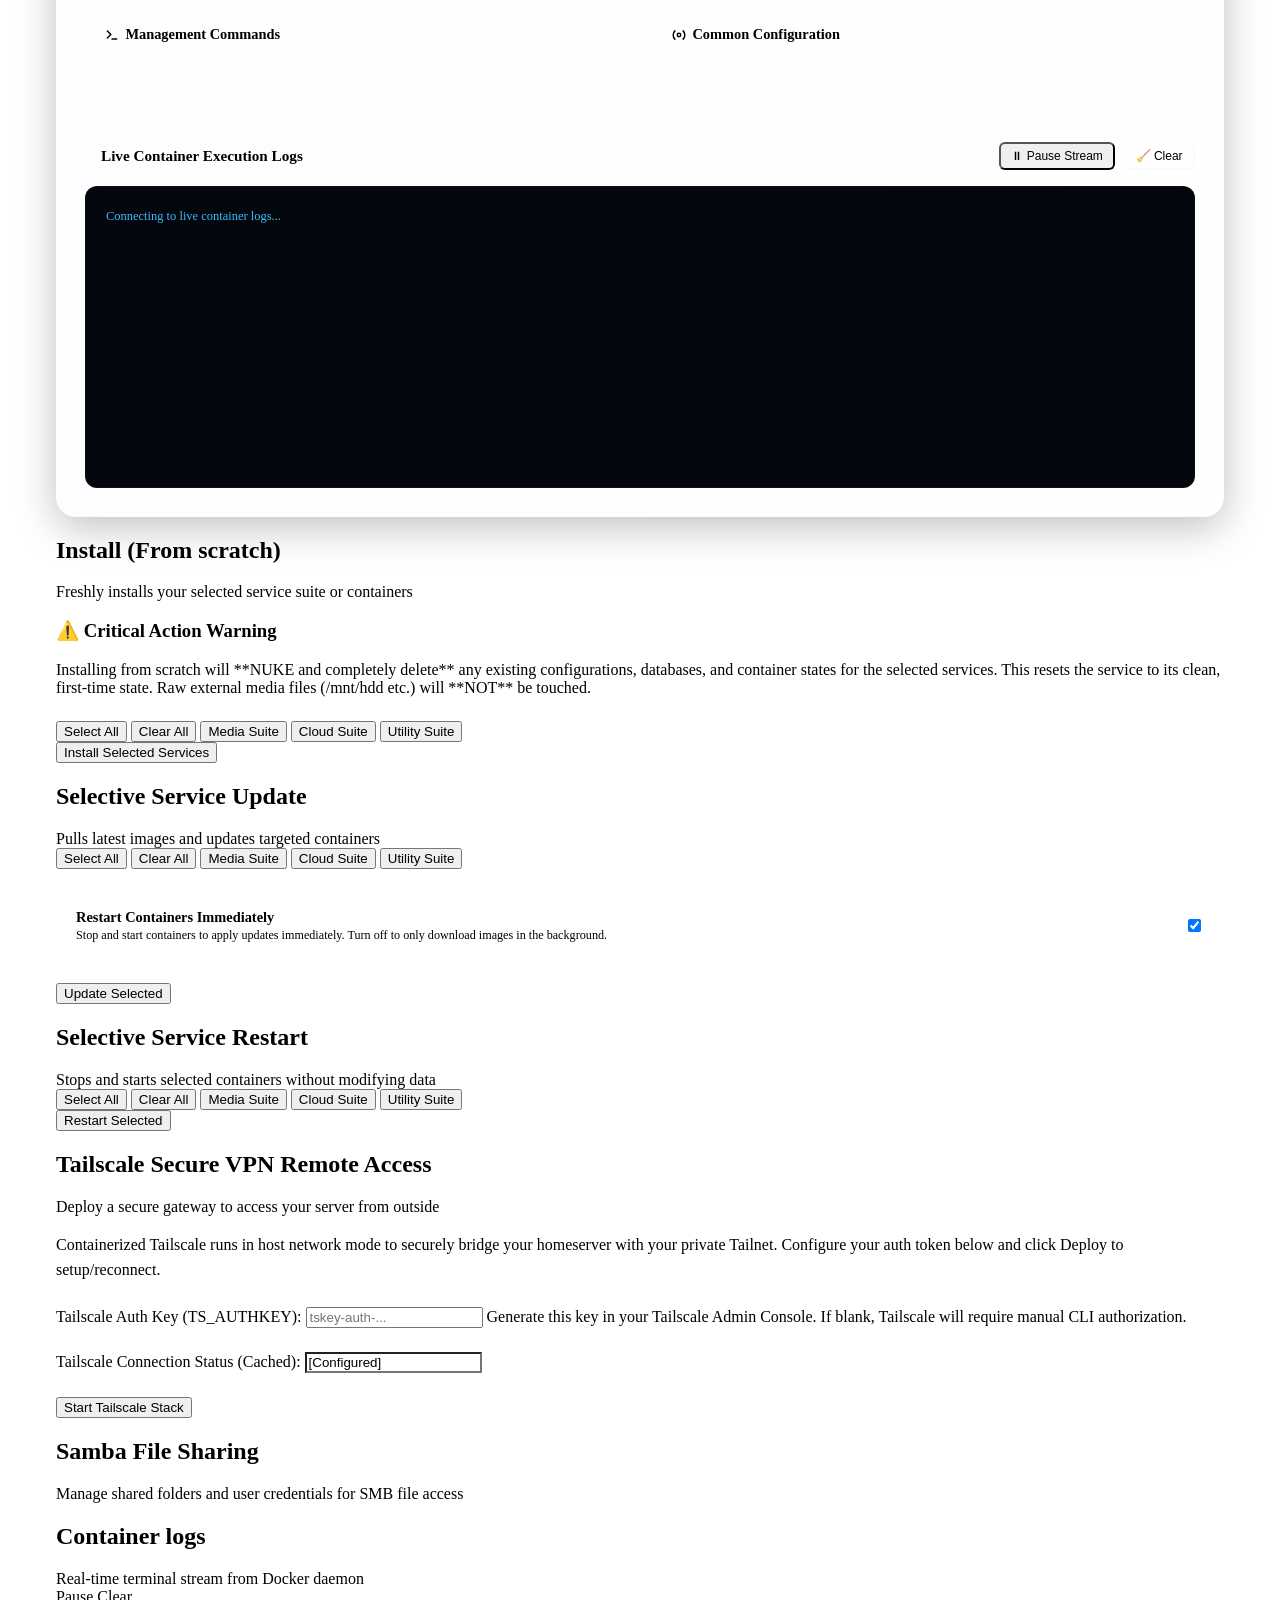
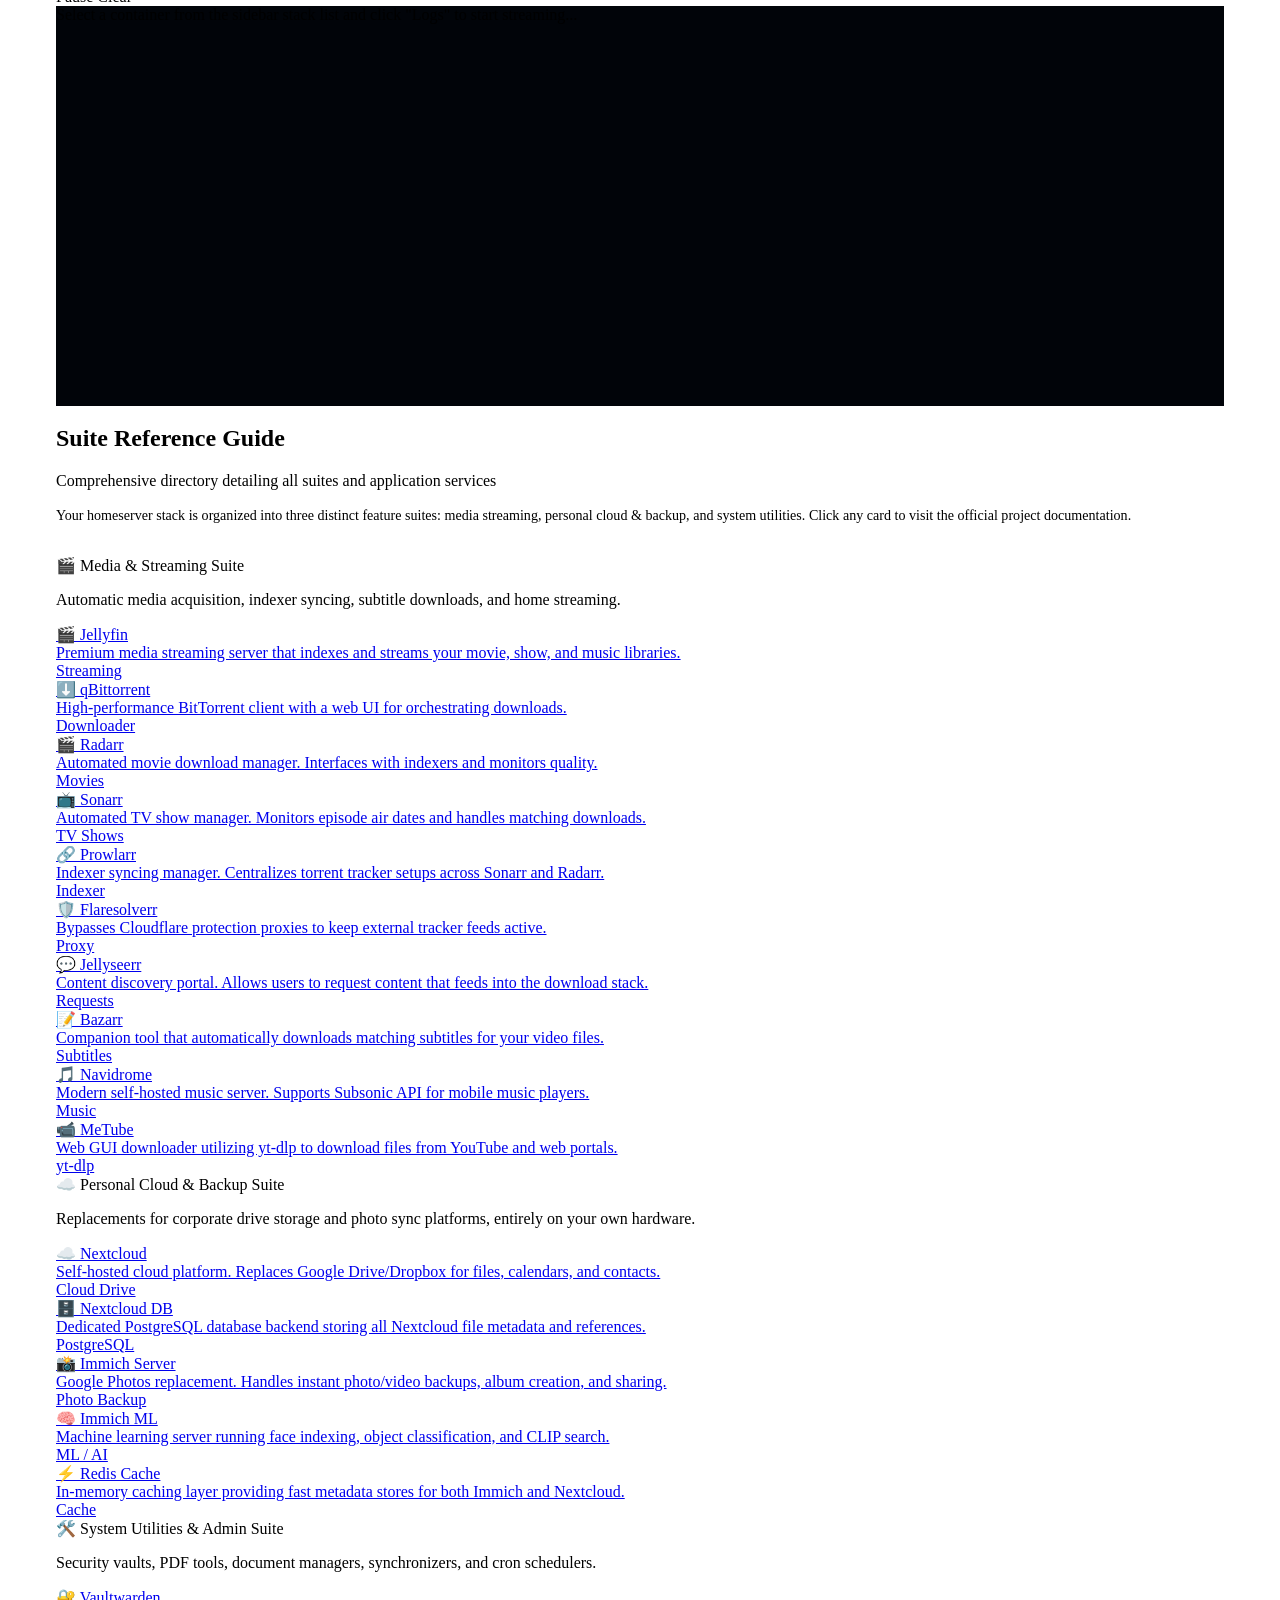
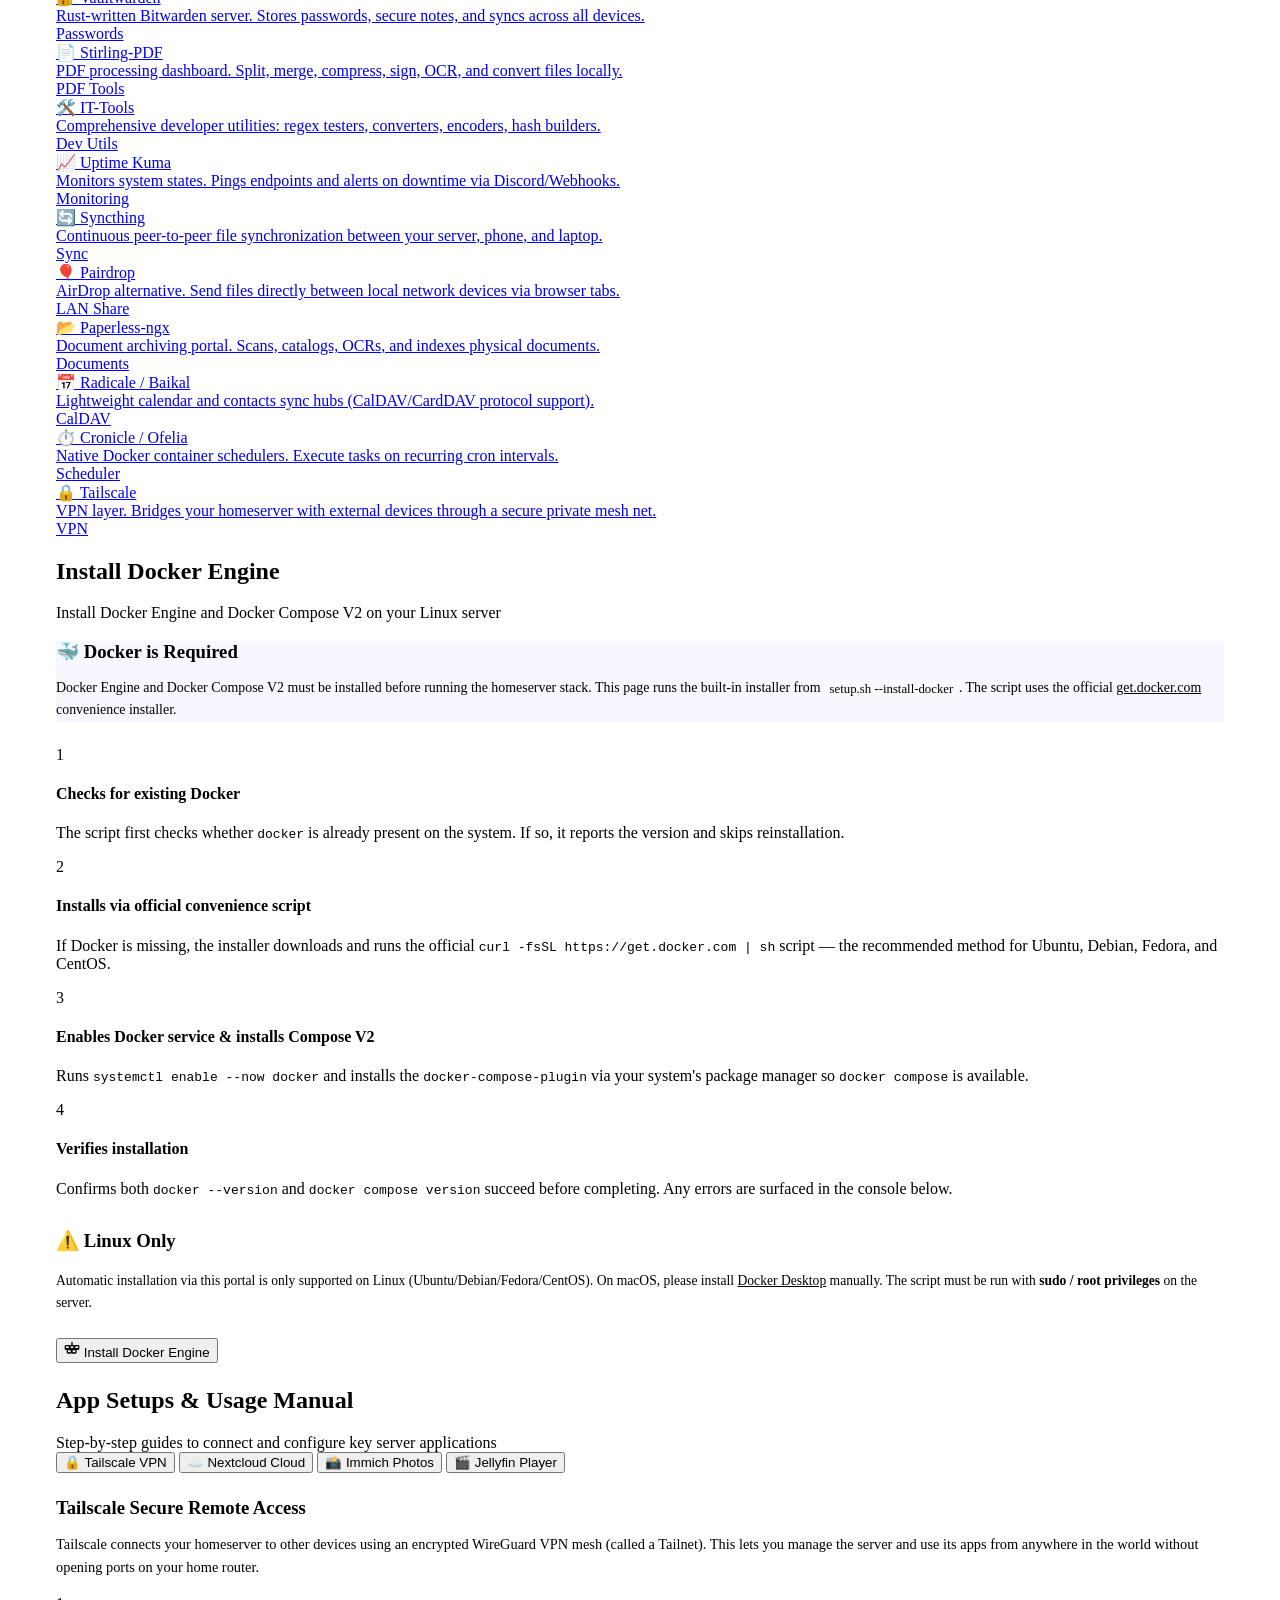
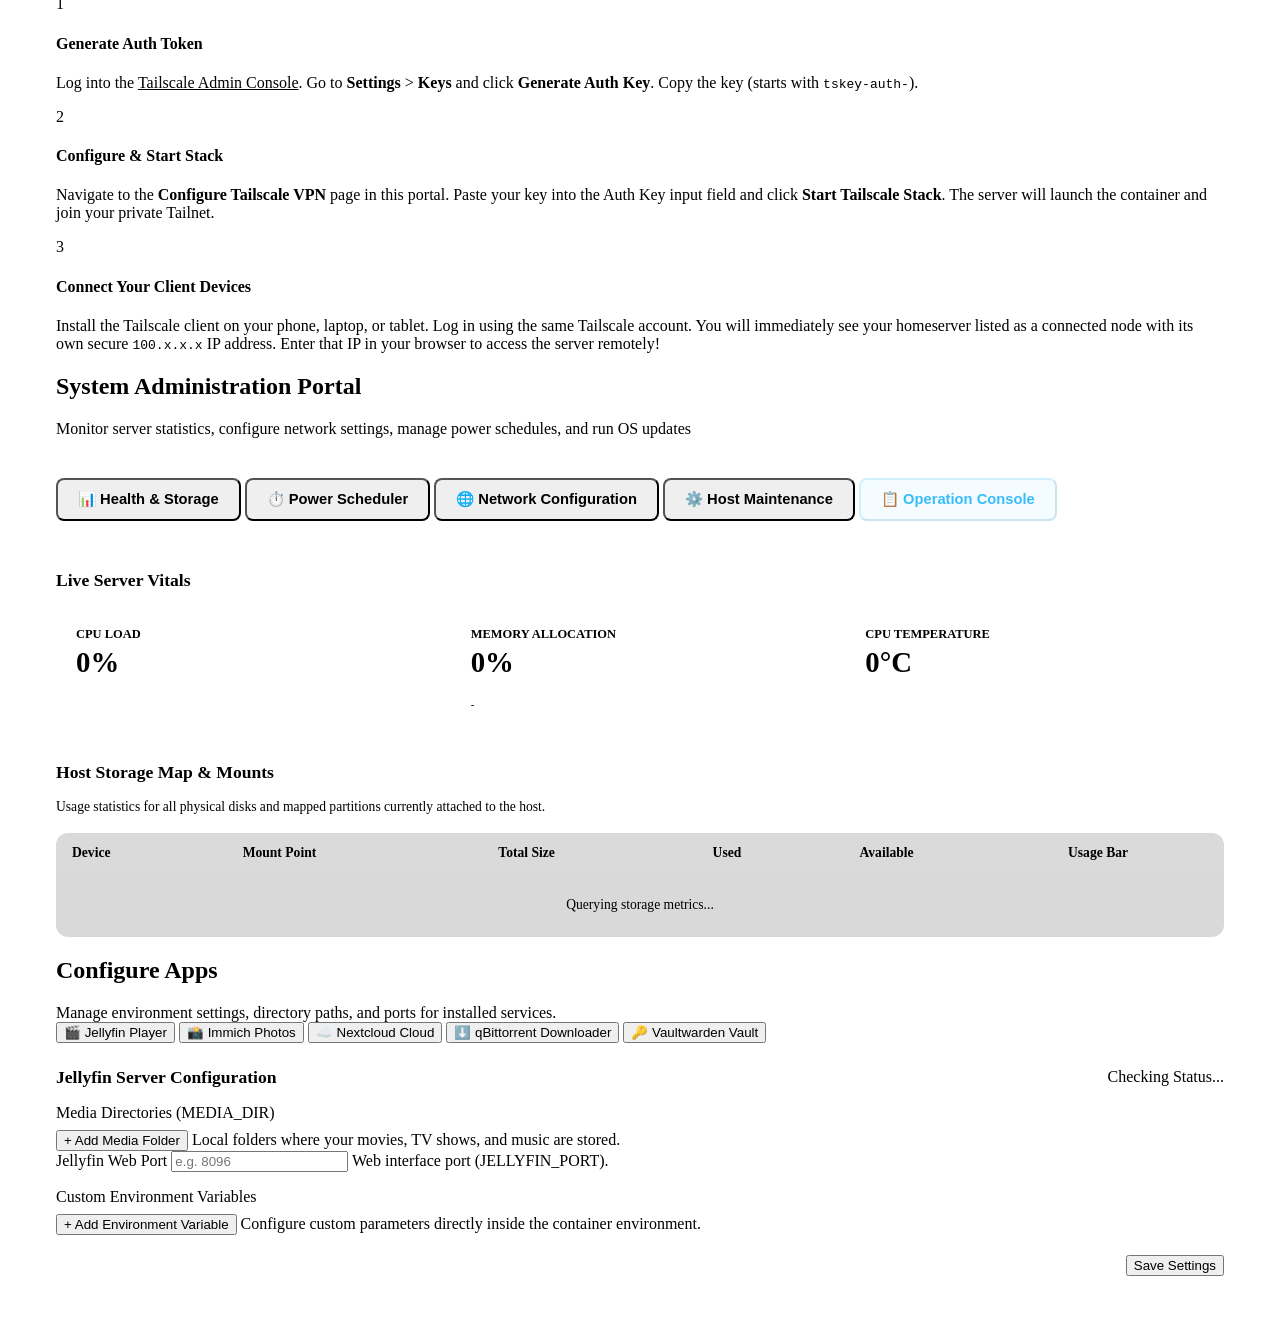
==== commit 03309e31: "fix: resolve CPU load null% issue with fallback N/A, safeguard diagnostics object properties against" ====
--- a/webui/index.html
+++ b/webui/index.html
@@ -171,22 +171,24 @@
 
       </nav>
 
-      <!-- Restart WebUI button pinned at sidebar bottom -->
+      <!-- Update WebUI & Configs button pinned at sidebar bottom -->
       <div class="sidebar-profile-footer" style="
         padding: 1.25rem 0.5rem;
         border-top: 1px solid rgba(255, 255, 255, 0.05);
         margin-top: auto;
         display: flex;
+        flex-direction: column;
+        gap: 0.5rem;
         align-items: center;
         justify-content: center;
       ">
-        <button onclick="restartPortalServer()" title="Restart the Portal WebUI server process" style="
+        <button onclick="updateWebUIAndConfigs()" title="Pull latest configuration files from Git and restart WebUI" style="
           width: 100%;
           padding: 0.65rem 0.85rem;
           border-radius: 10px;
-          background: rgba(239, 68, 68, 0.08);
-          border: 1px solid rgba(239, 68, 68, 0.2);
-          color: var(--accent-red);
+          background: rgba(0, 223, 216, 0.08);
+          border: 1px solid rgba(0, 223, 216, 0.25);
+          color: #00dfd8;
           display: flex;
           align-items: center;
           justify-content: center;
@@ -196,11 +198,21 @@
           font-size: 0.82rem;
           font-weight: 700;
           transition: var(--transition);
-        " onmouseover="this.style.background='rgba(239, 68, 68, 0.18)'" onmouseout="this.style.background='rgba(239, 68, 68, 0.08)'">
+        " onmouseover="this.style.background='rgba(0, 223, 216, 0.18)'" onmouseout="this.style.background='rgba(0, 223, 216, 0.08)'">
           <svg width="14" height="14" viewBox="0 0 24 24" fill="none" stroke="currentColor" stroke-width="2.5" stroke-linecap="round" stroke-linejoin="round">
             <path d="M21.5 2v6h-6M21.34 15.57a10 10 0 1 1-.57-8.38l5.67-5.67"></path>
           </svg>
-          Restart WebUI
+          Update WebUI & Configs
+        </button>
+        <button onclick="restartPortalServer()" title="Just restart the WebUI server process without pulling" style="
+          background: none;
+          border: none;
+          color: rgba(255, 255, 255, 0.35);
+          font-size: 0.72rem;
+          cursor: pointer;
+          text-decoration: underline;
+        " onmouseover="this.style.color='#ef4444'" onmouseout="this.style.color='rgba(255, 255, 255, 0.35)'">
+          Just Restart WebUI
         </button>
       </div>
 
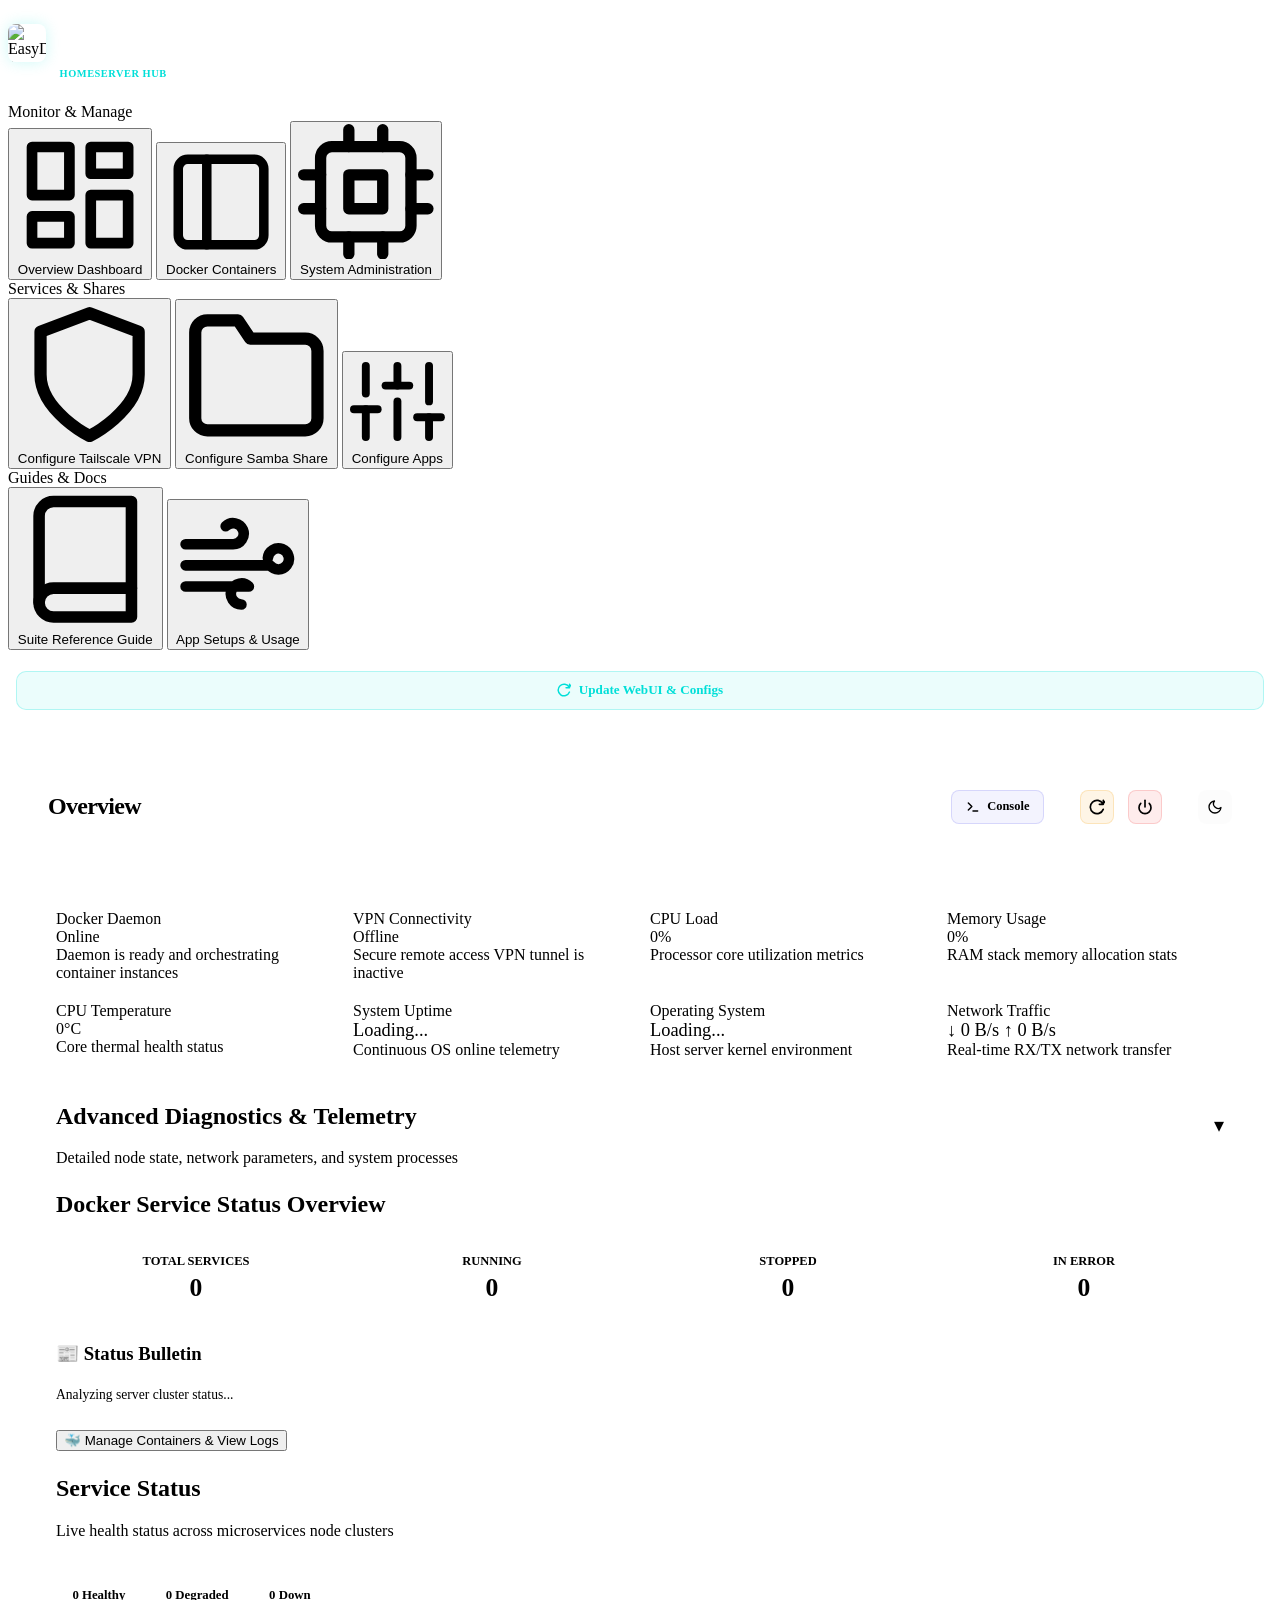
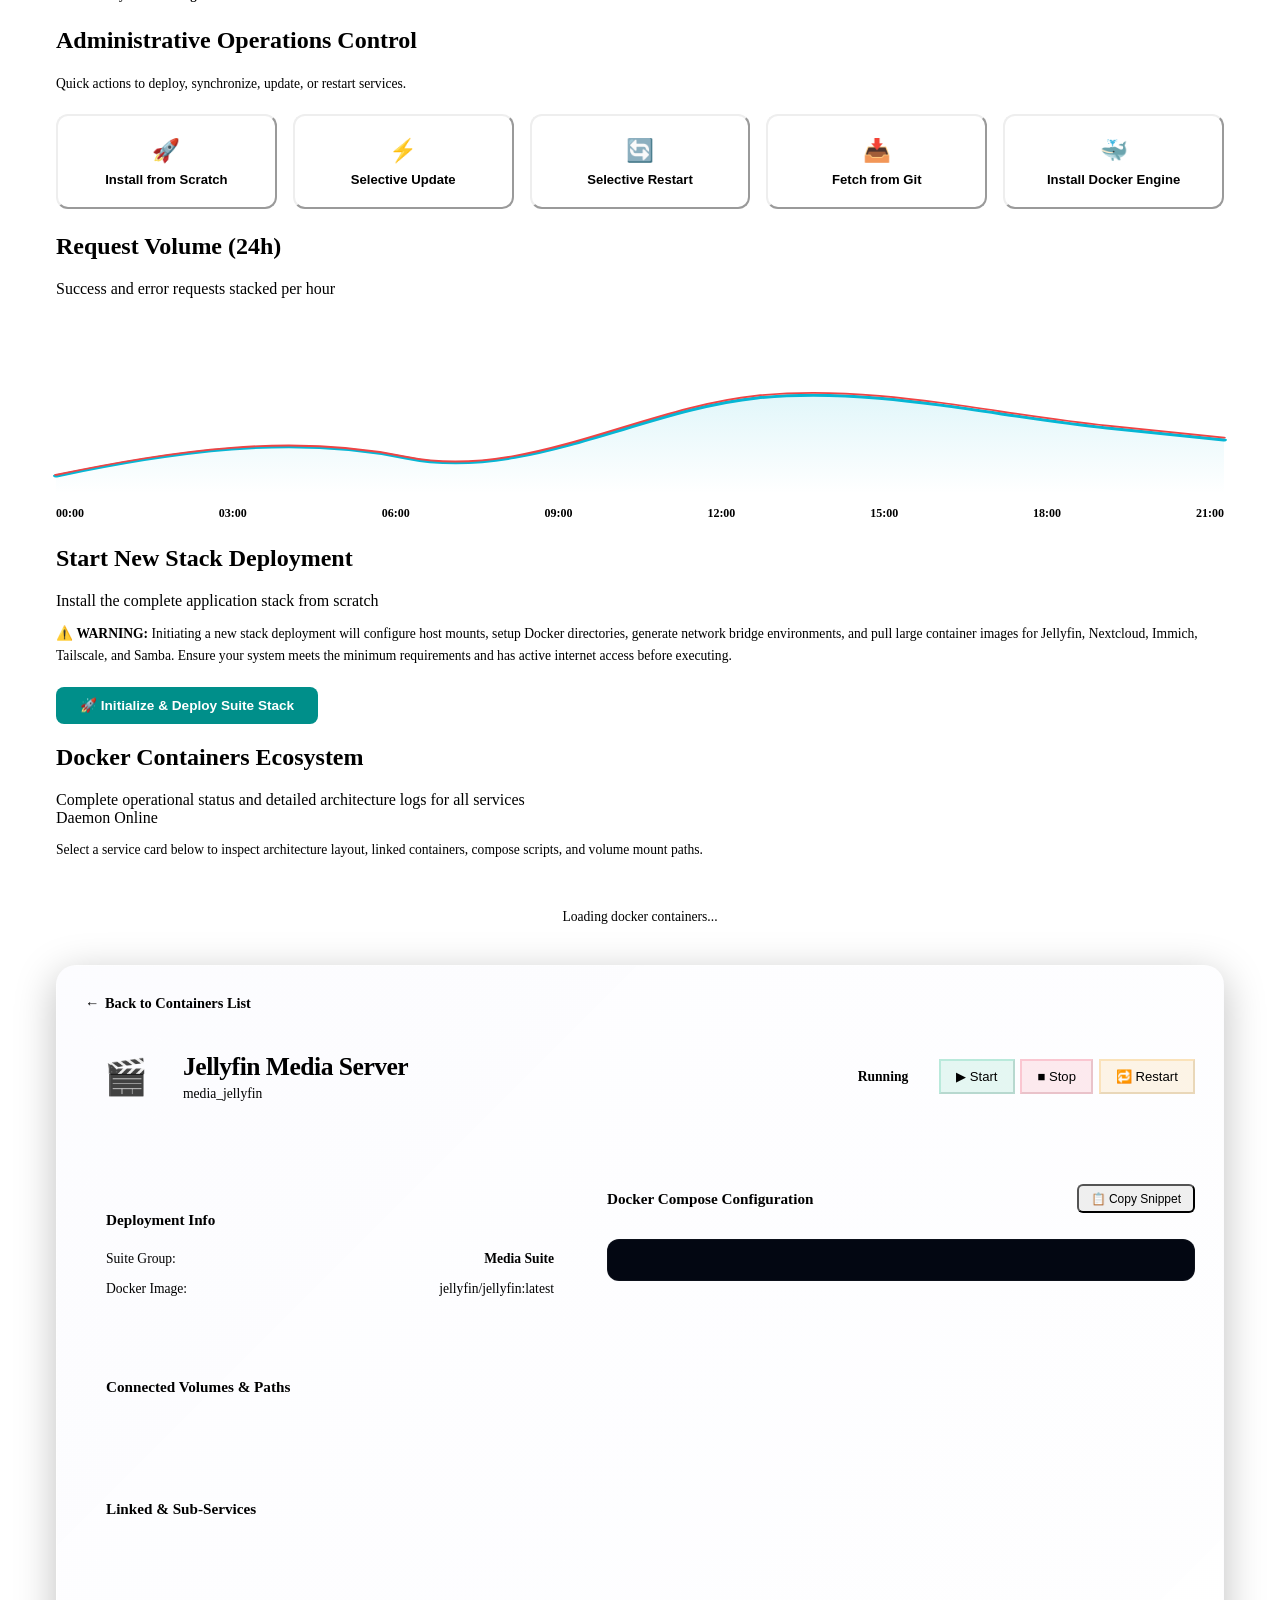
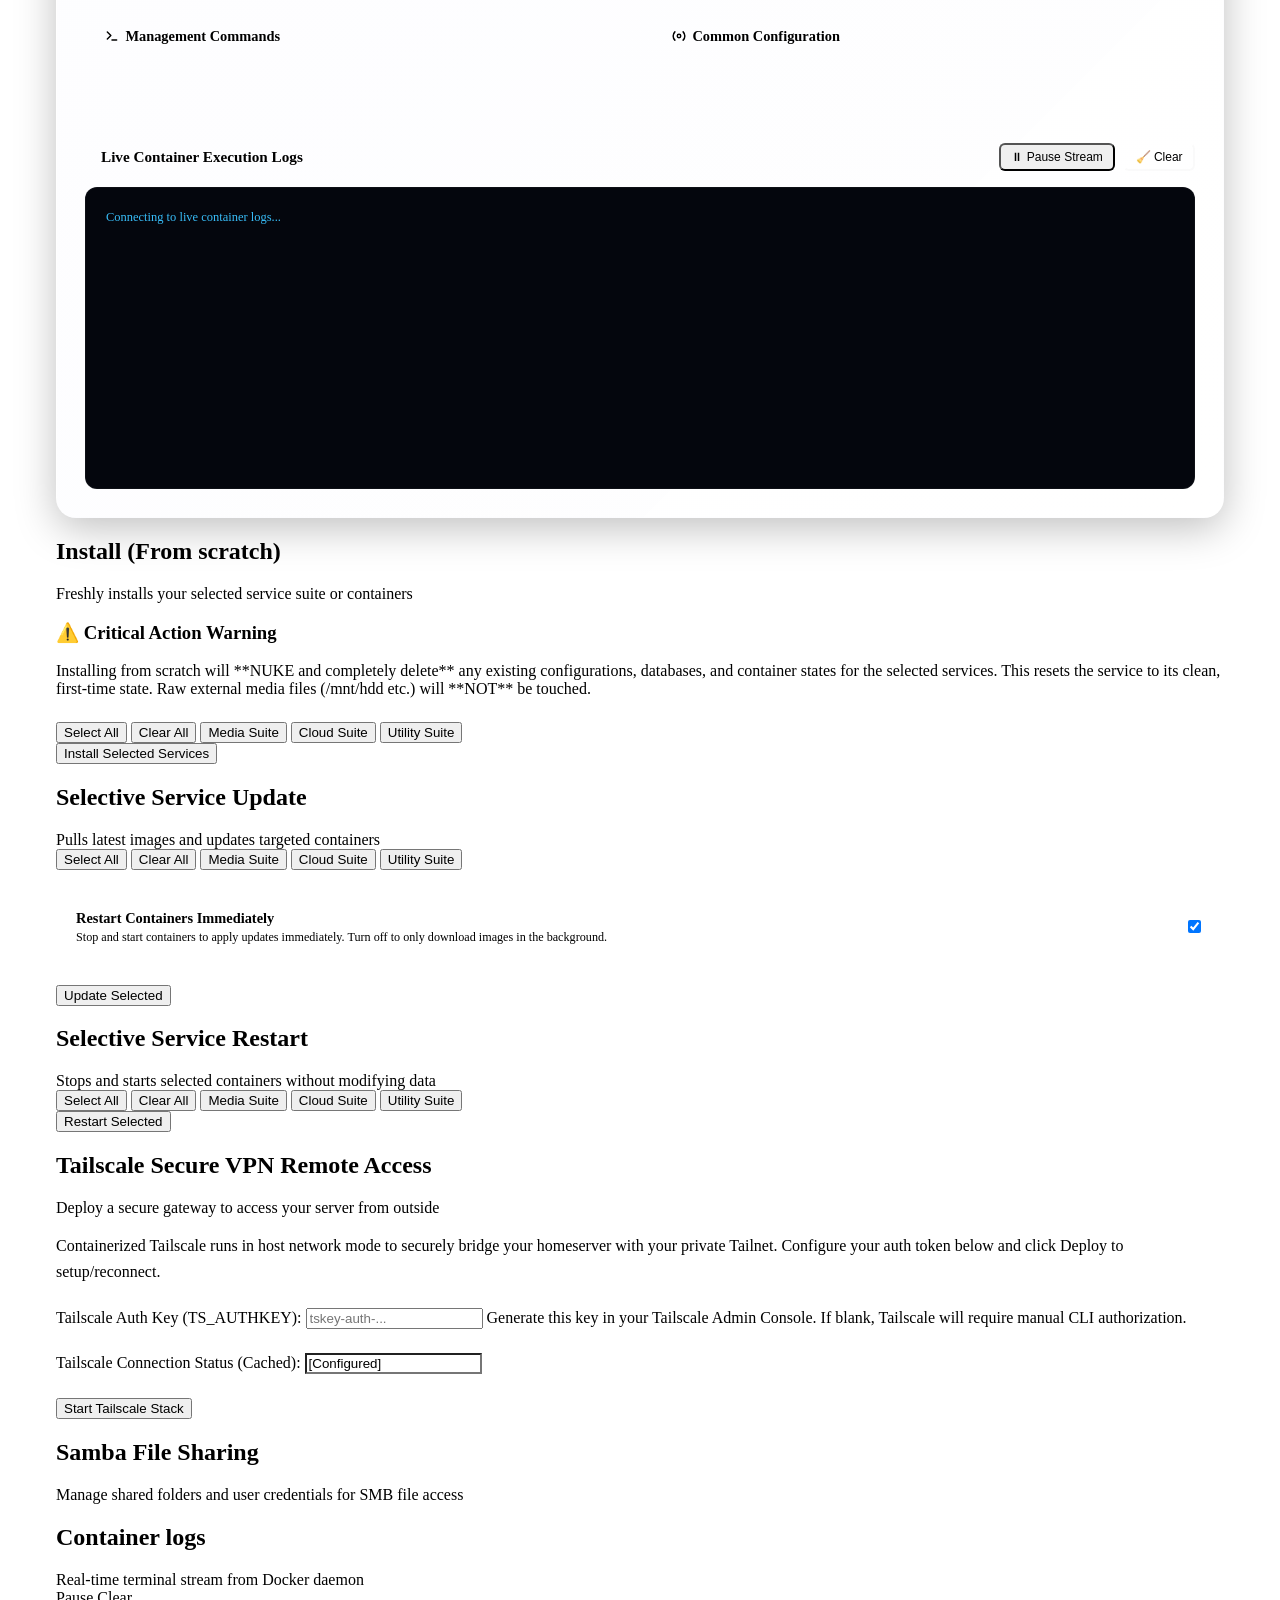
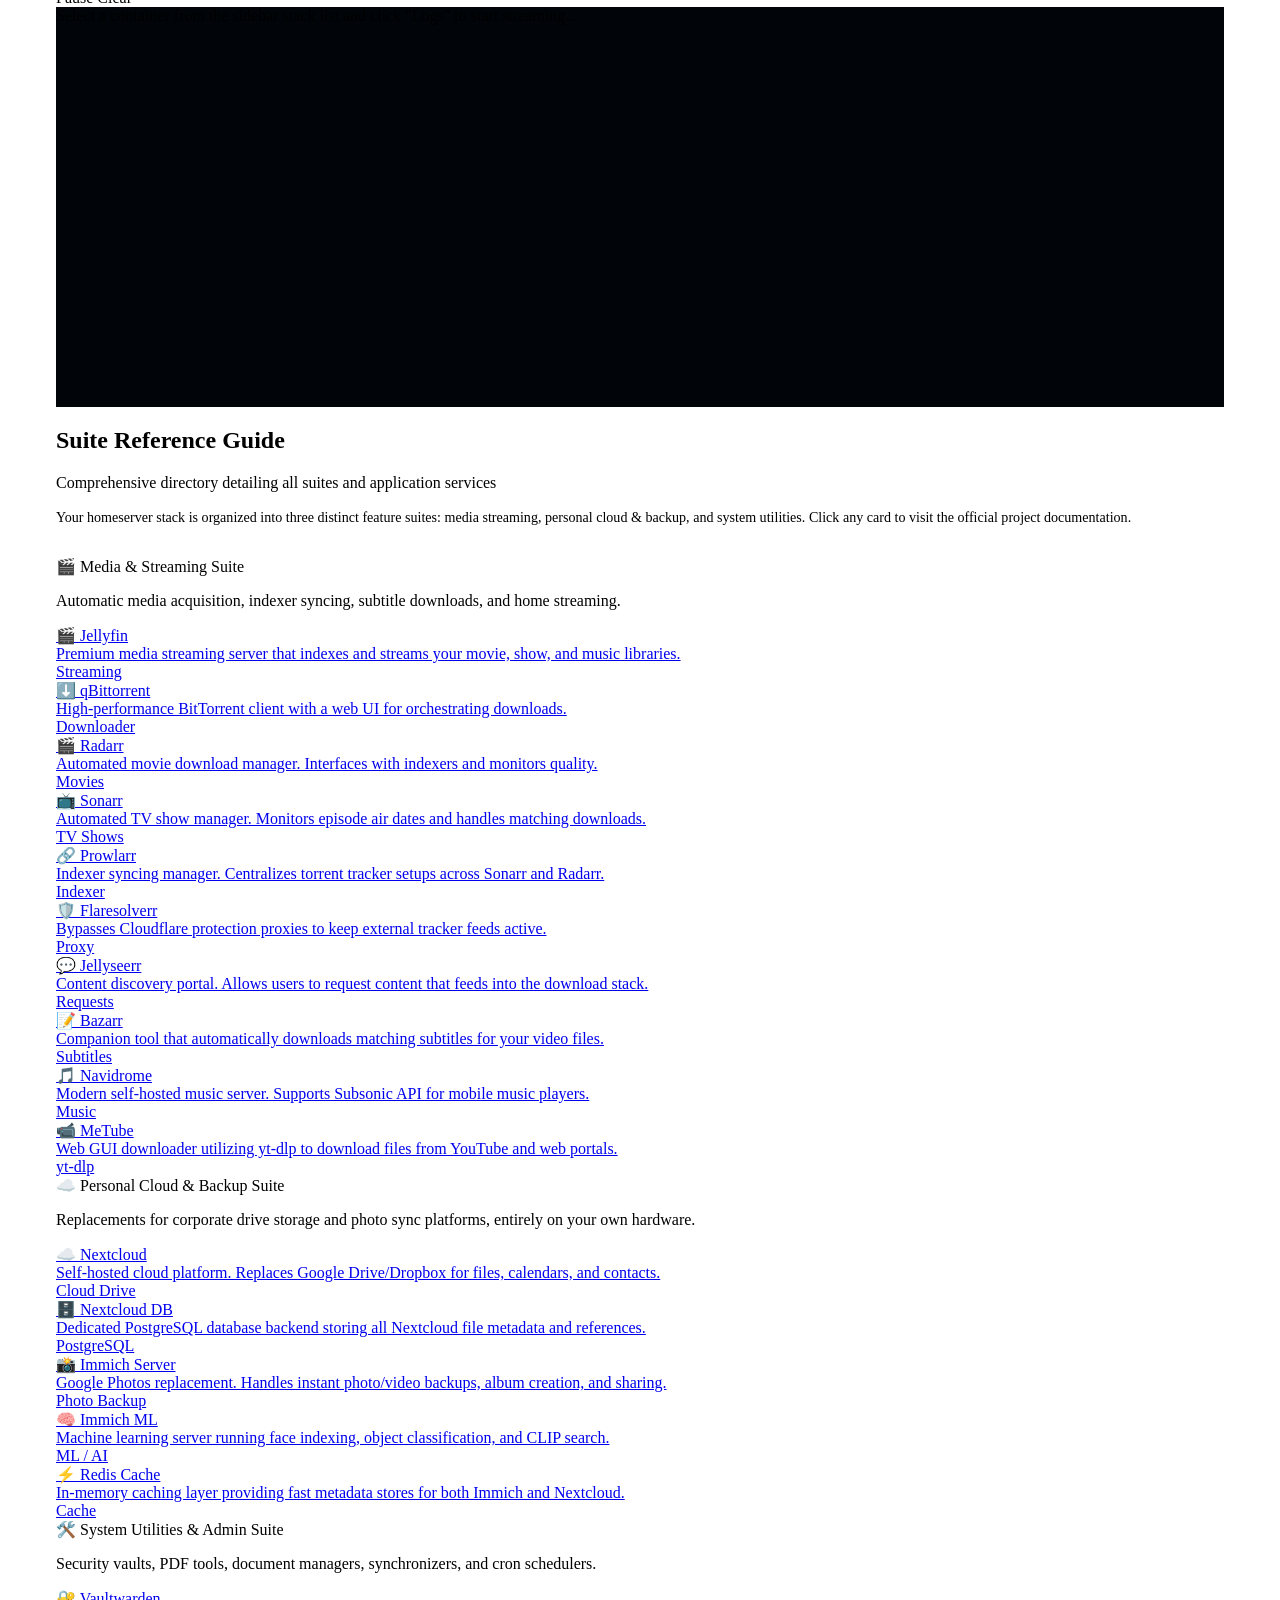
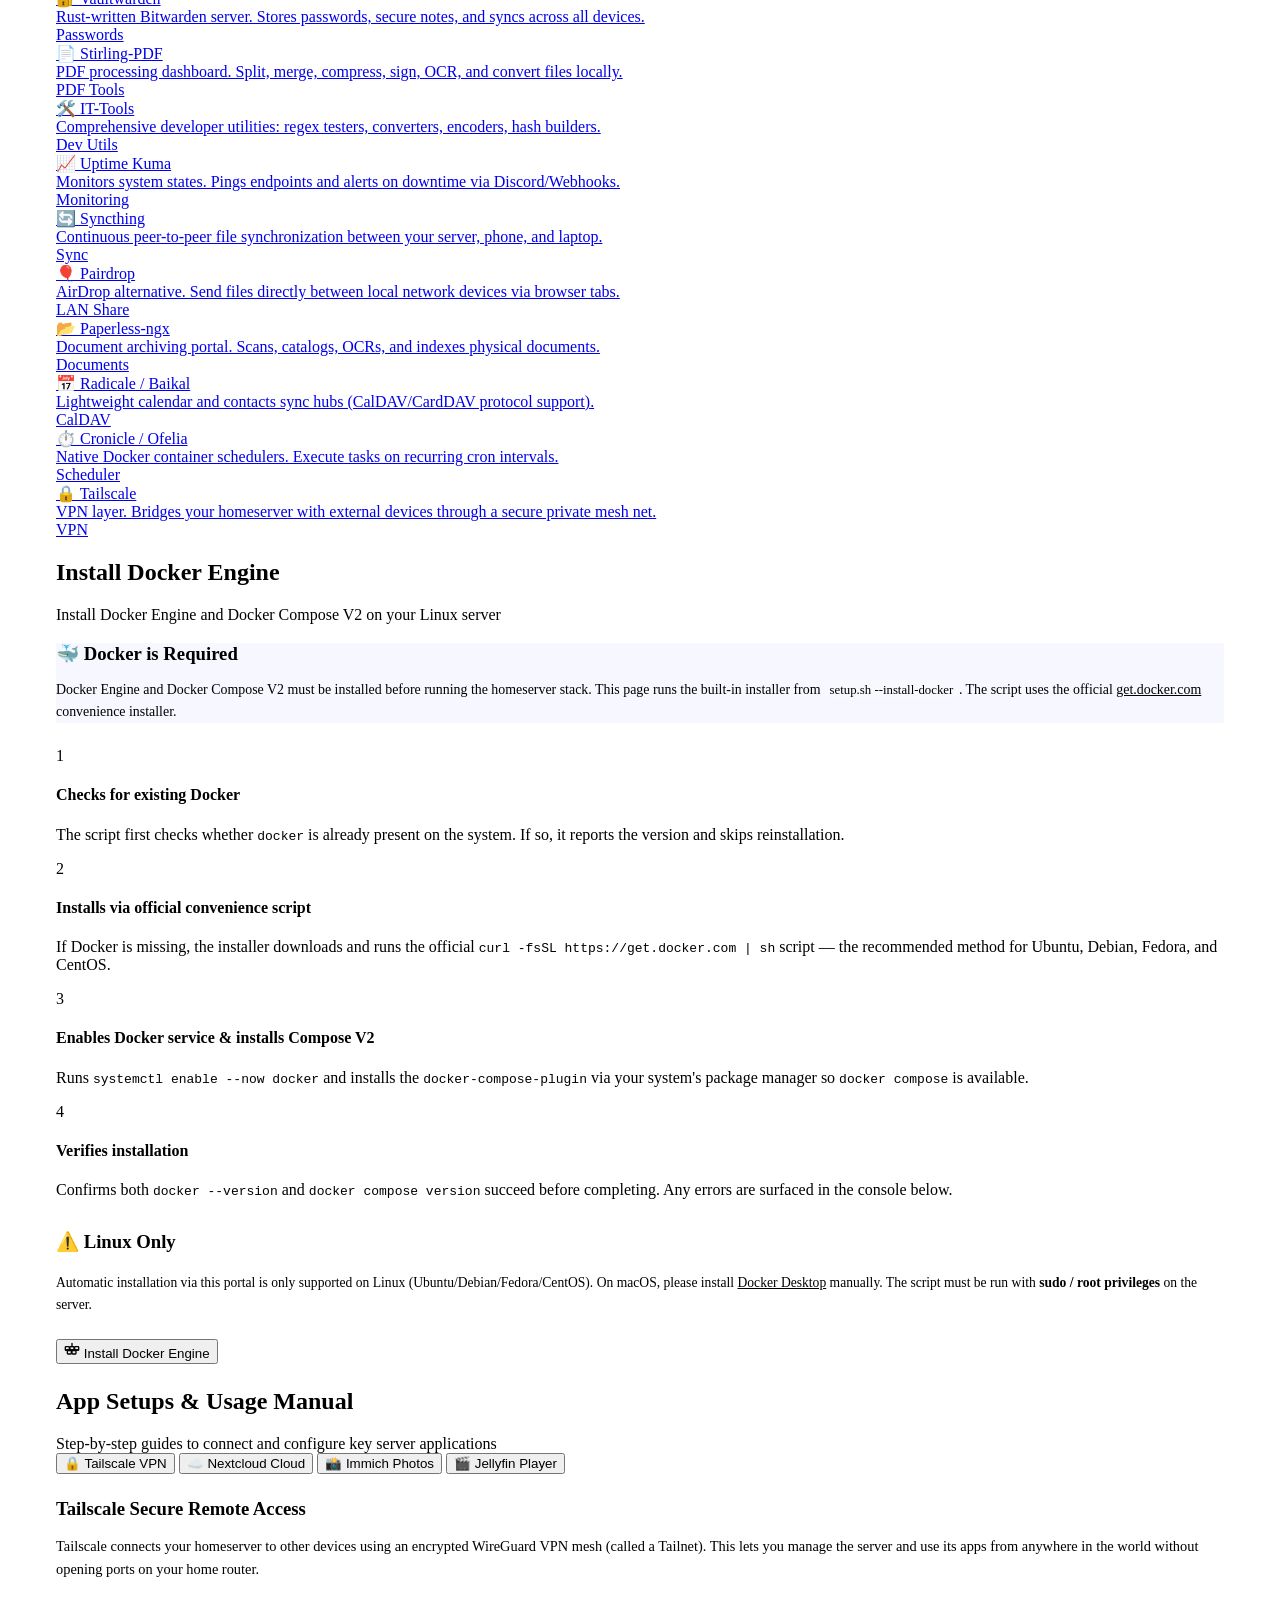
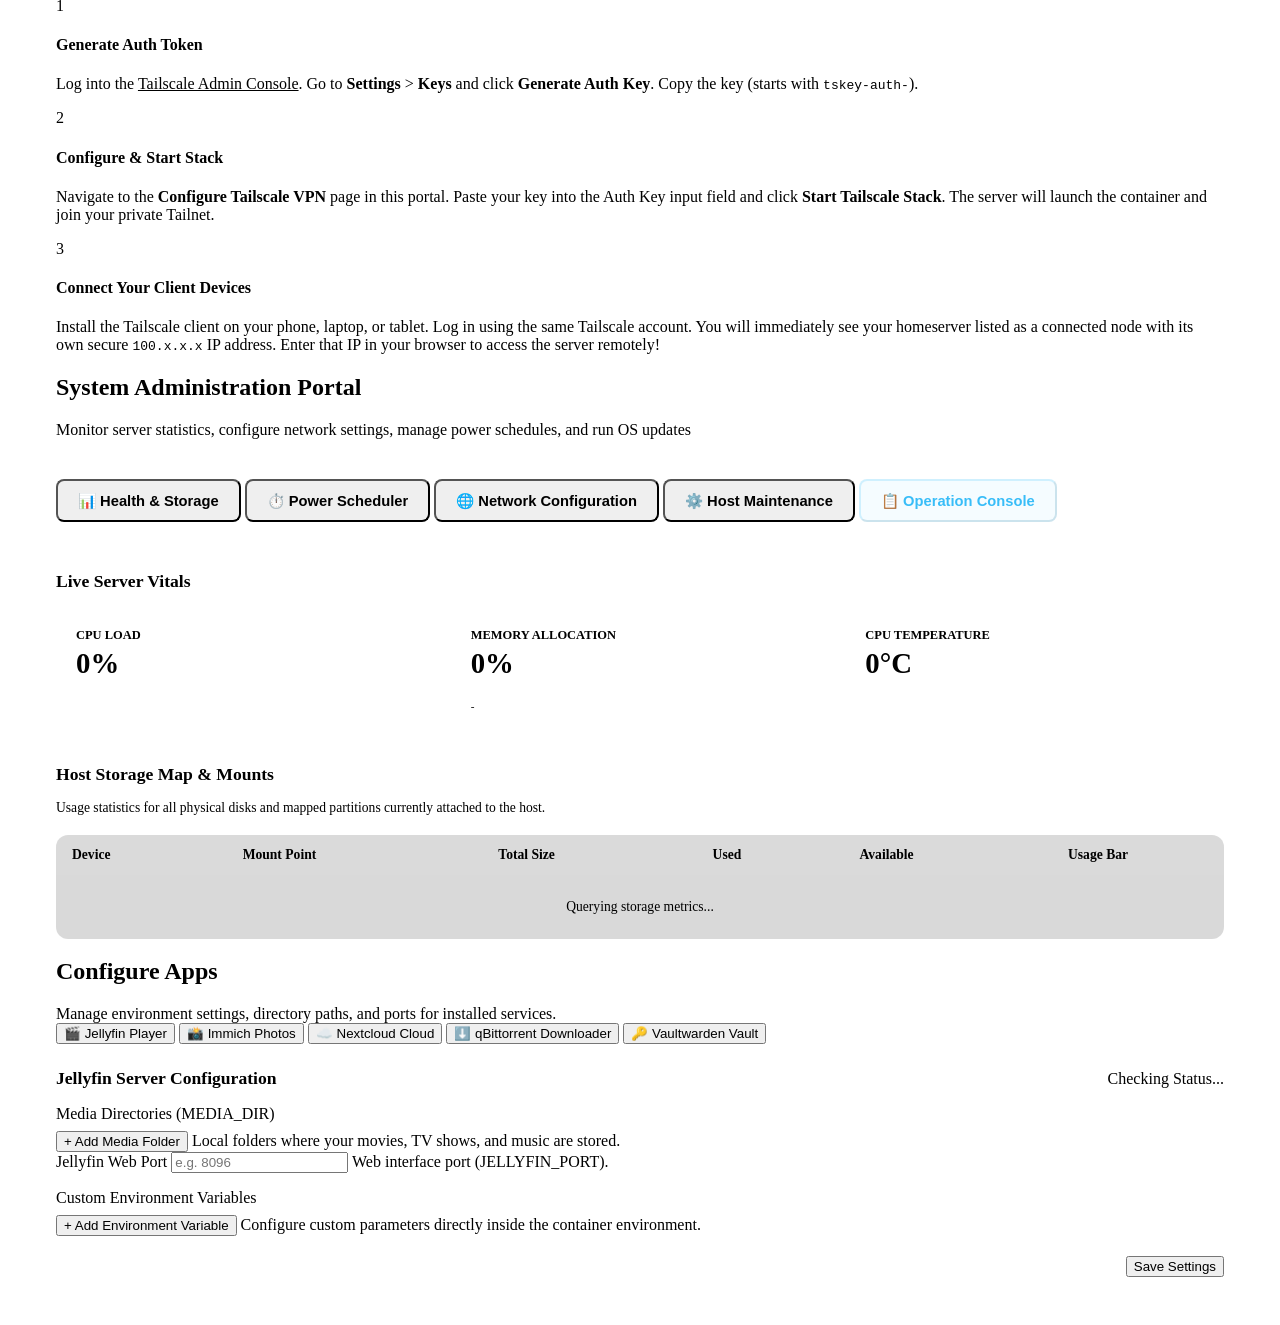
==== commit 9995749c: "feat: brand the entire dashboard portal to EasyDocker and integrate the logo in the sidebar header" ====
--- a/webui/index.html
+++ b/webui/index.html
@@ -81,12 +81,12 @@
     }
   </style>
 
-  <div class="app-container">
+  <div class="app-layout">
     
-    <!-- LEFT SIDEBAR: Dashboard Summary & Action Menu -->
+    <!-- LEFT SIDEBAR -->
     <aside class="sidebar">
       
-      <!-- Hidden legacy elements for JS script hooks -->
+      <!-- Hidden states -->
       <div style="display: none;">
         <span id="sidebar-status-dot"></span>
         <span id="sidebar-status-title"></span>
@@ -96,22 +96,16 @@
       
       <div class="sidebar-header" style="margin-bottom: 1.5rem;">
         <div class="logo-container" style="display: flex; align-items: center; gap: 0.85rem;">
-          <div class="logo-badge" style="
-            background: #00dfd8;
+          <img src="/logos/logo_docker.png" alt="EasyDocker Logo" style="
             width: 38px;
             height: 38px;
-            border-radius: 50%;
-            display: flex;
-            align-items: center;
-            justify-content: center;
-            font-weight: 900;
-            font-size: 1.25rem;
-            color: #0b0f19;
-            box-shadow: 0 0 15px rgba(0, 223, 216, 0.4);
-          ">⚡</div>
+            border-radius: 8px;
+            display: block;
+            box-shadow: 0 0 15px rgba(0, 223, 216, 0.2);
+          ">
           <div class="logo-text">
-            <h1 style="font-size: 1.25rem; font-weight: 800; color: #fff; letter-spacing: -0.02em; line-height: 1.2;">Homeserver</h1>
-            <div class="logo-desc" style="font-size: 0.68rem; color: #00dfd8; font-weight: 700; letter-spacing: 0.1em; text-transform: uppercase; margin-top: 1px;">Operations</div>
+            <h1 style="font-size: 1.35rem; font-weight: 800; color: #fff; letter-spacing: -0.03em; line-height: 1.1;">EasyDocker</h1>
+            <div class="logo-desc" style="font-size: 0.65rem; color: #00dfd8; font-weight: 700; letter-spacing: 0.05em; text-transform: uppercase; margin-top: 1px;">Homeserver Hub</div>
           </div>
         </div>
       </div>
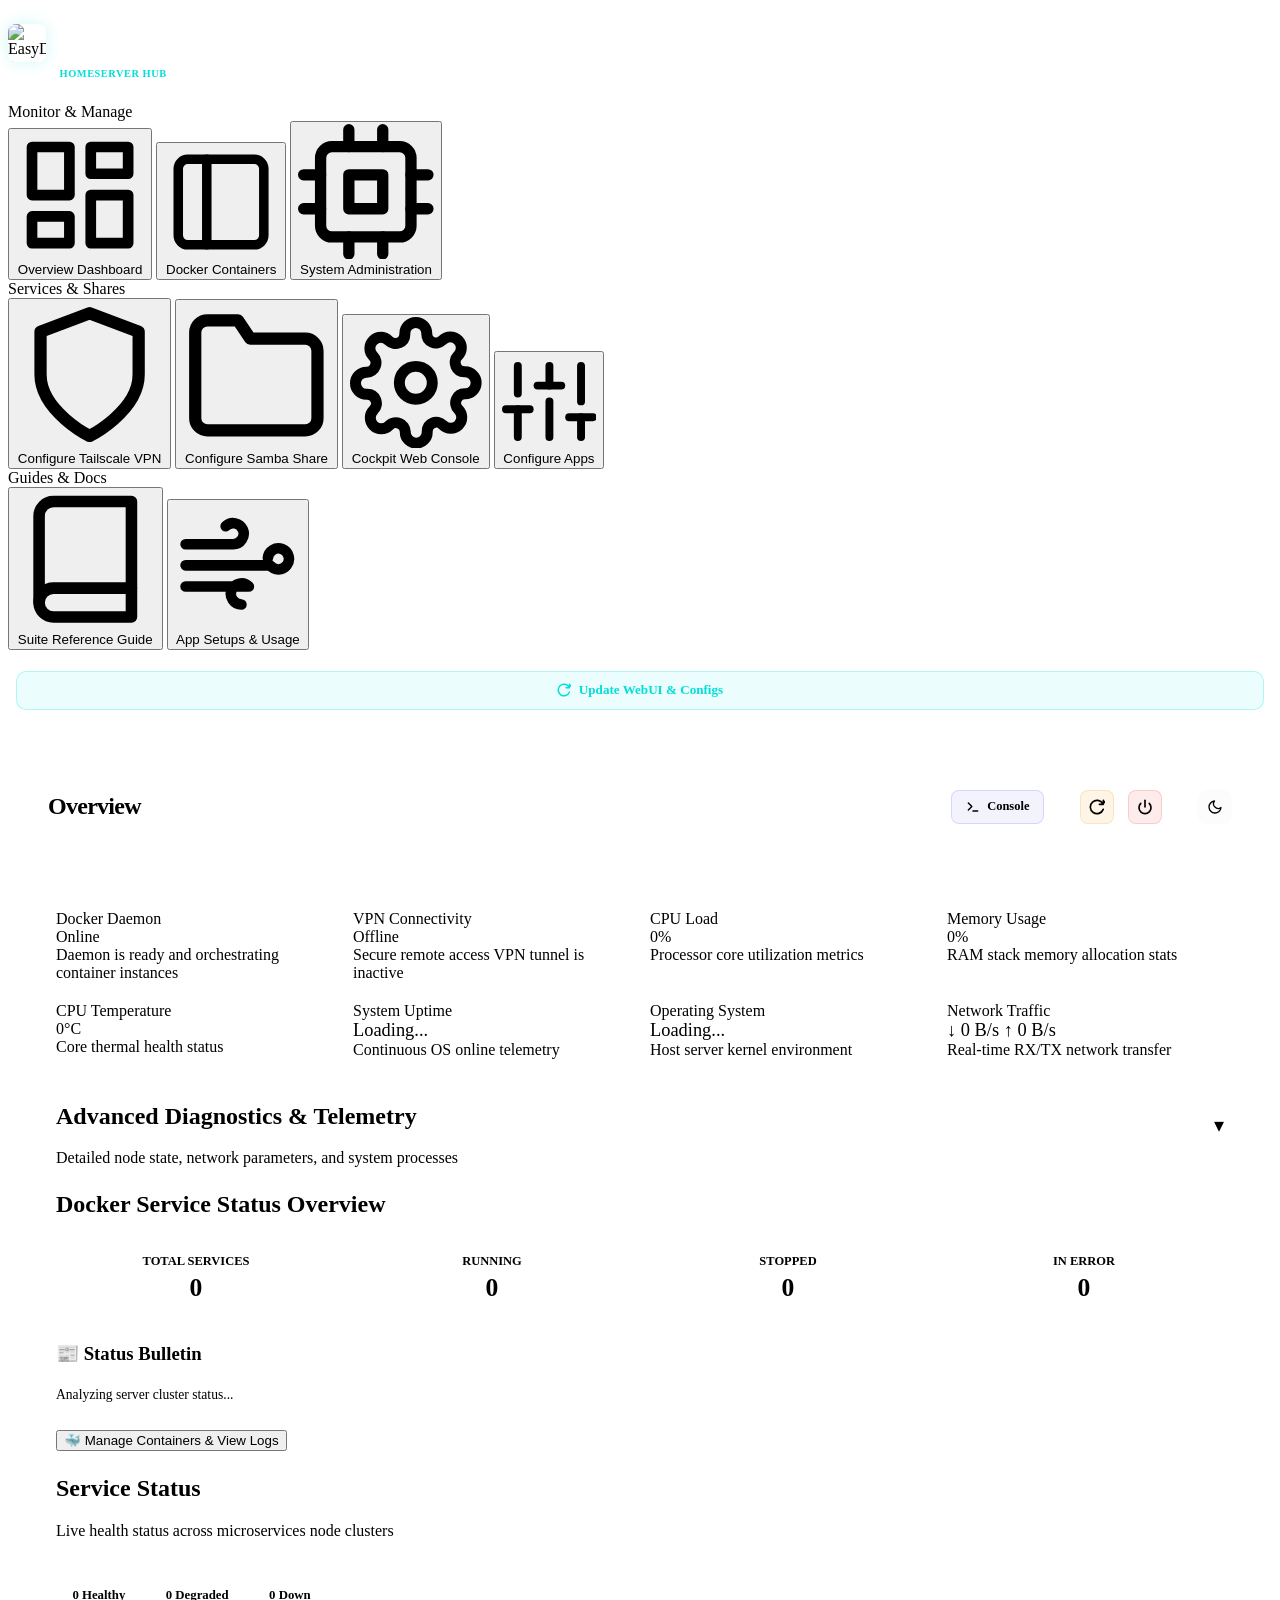
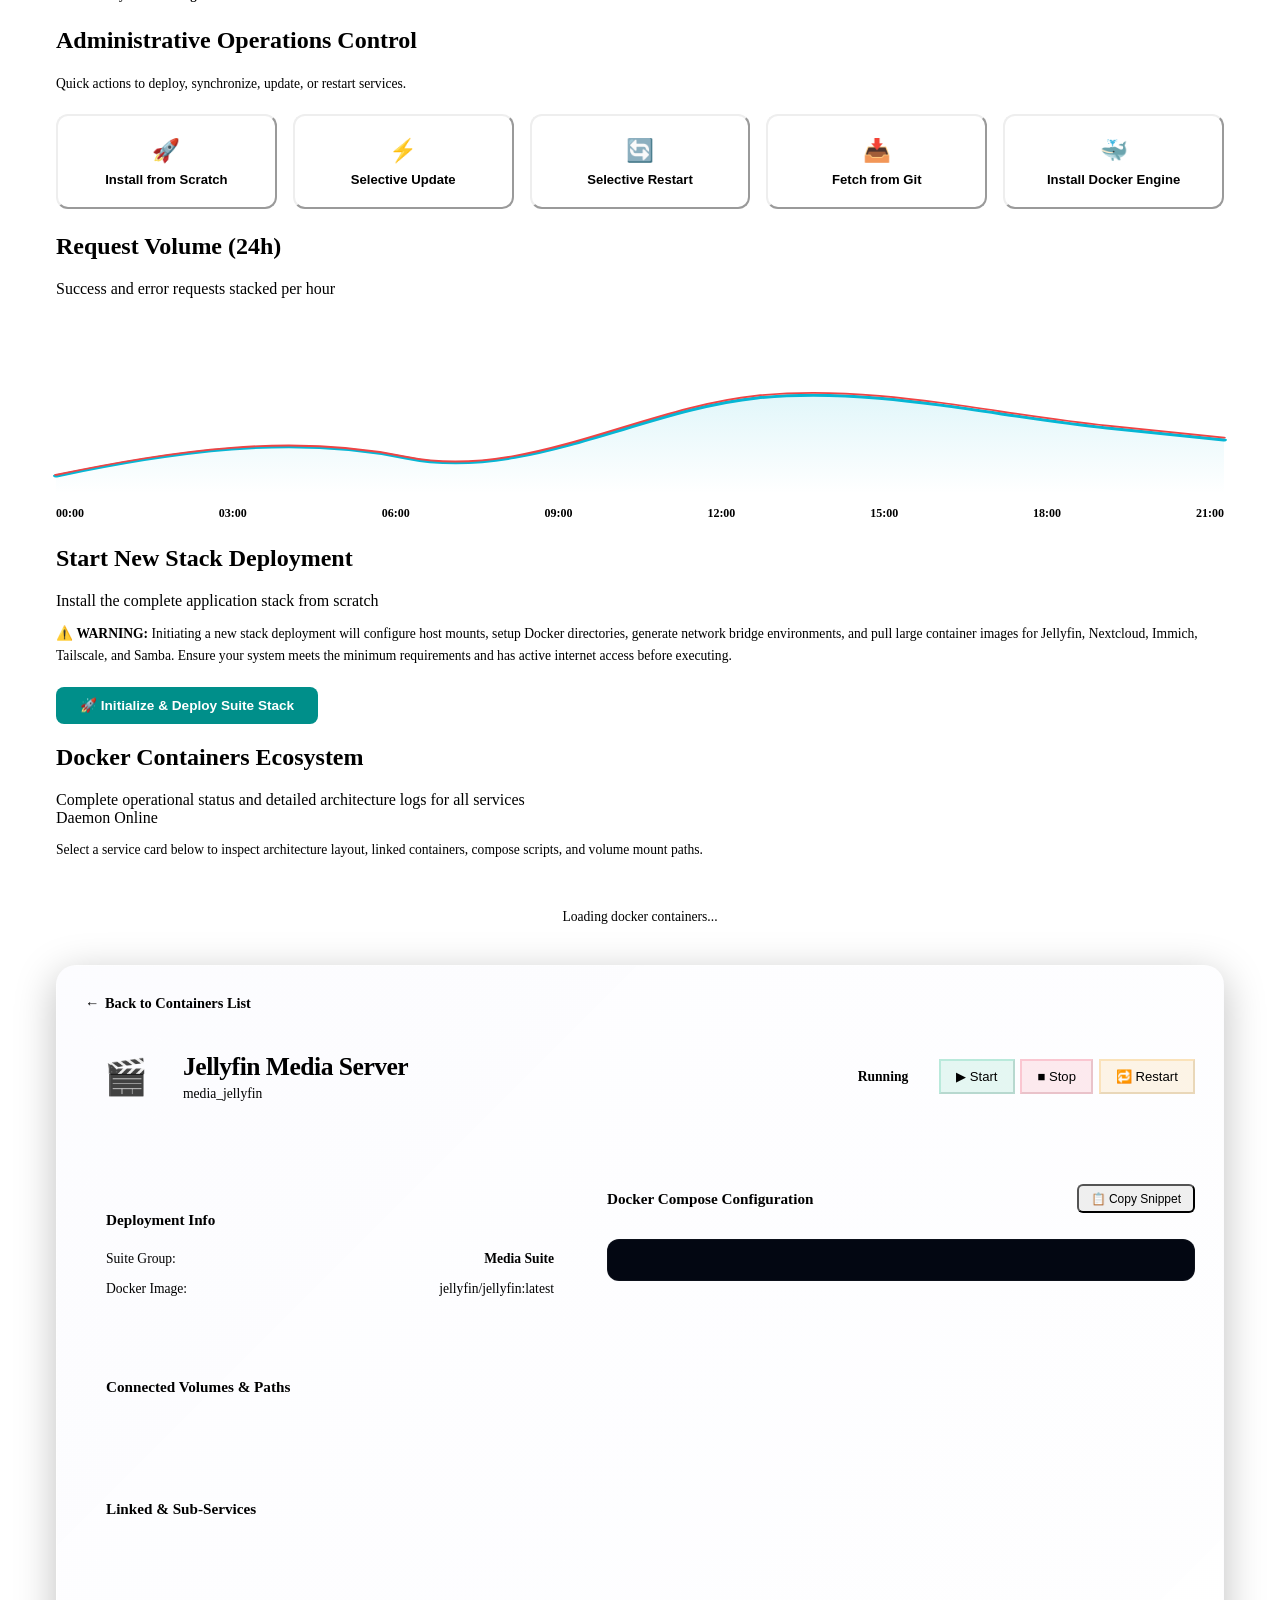
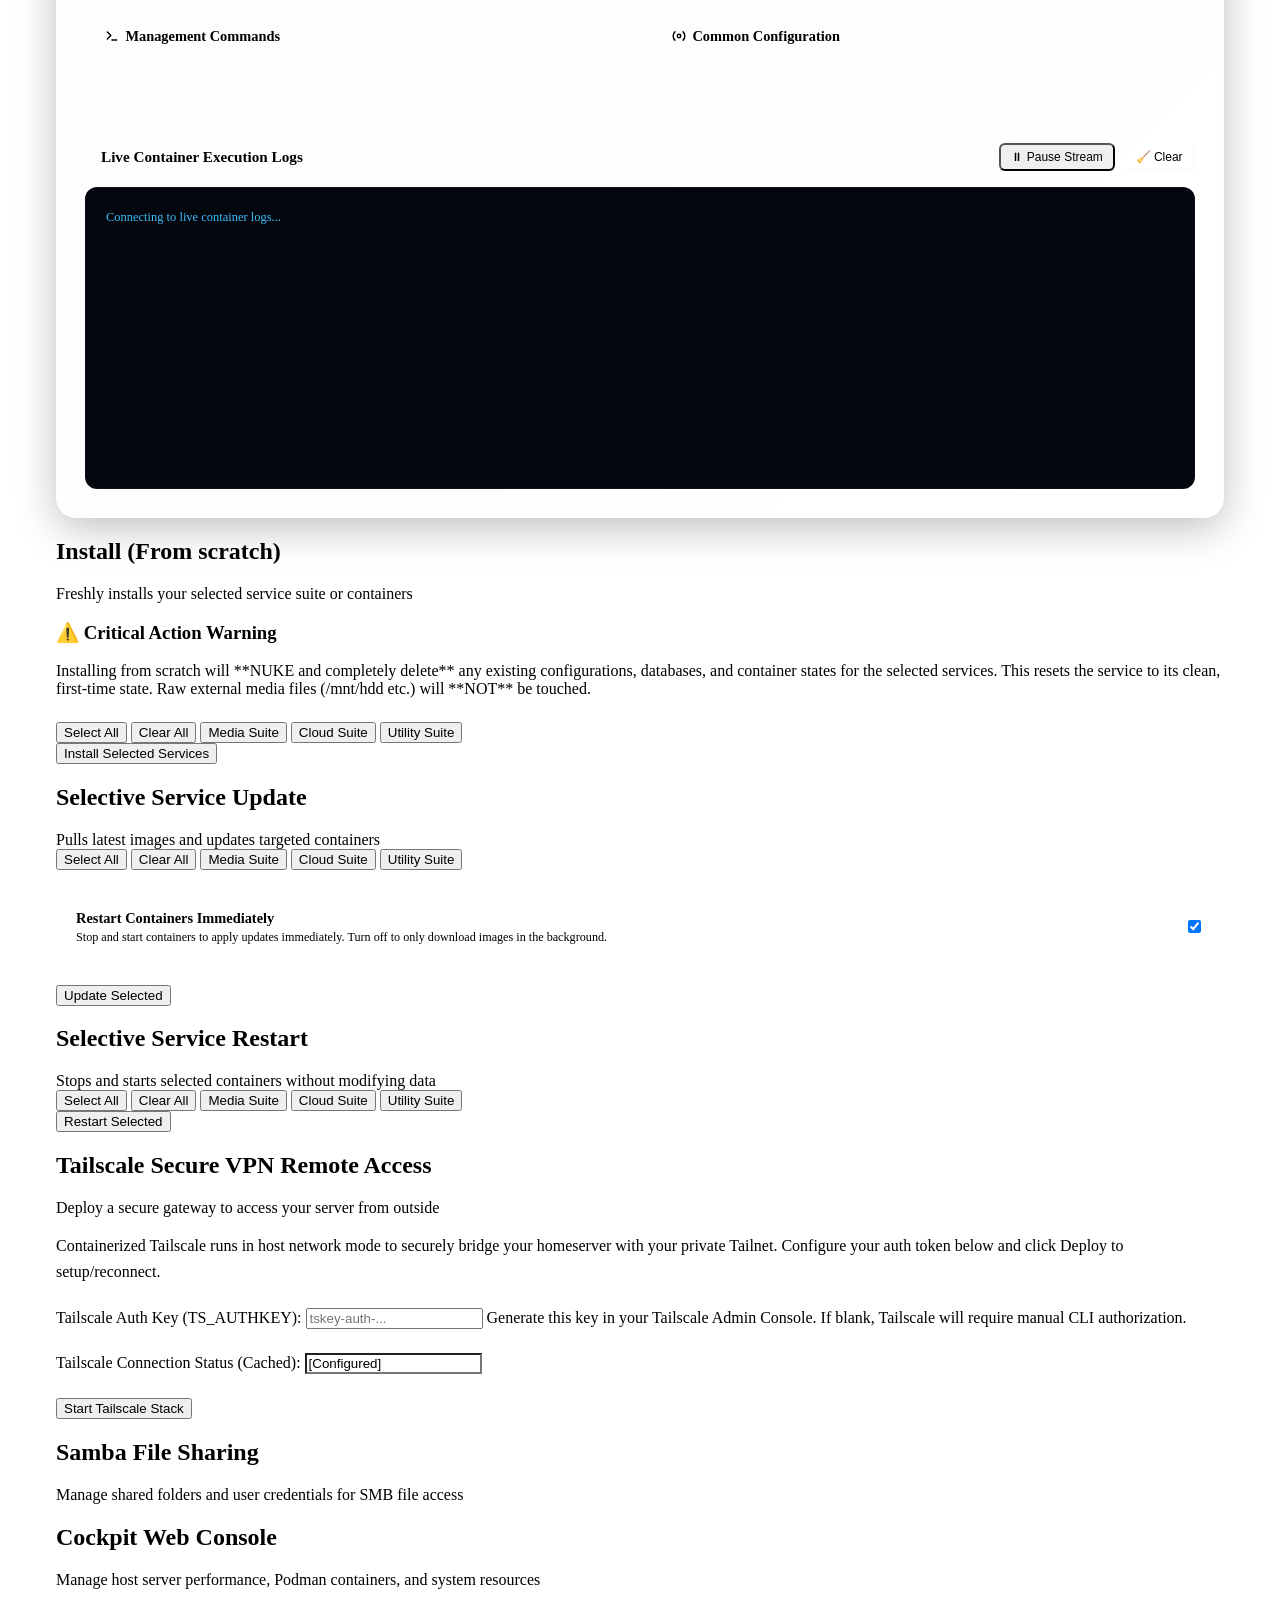
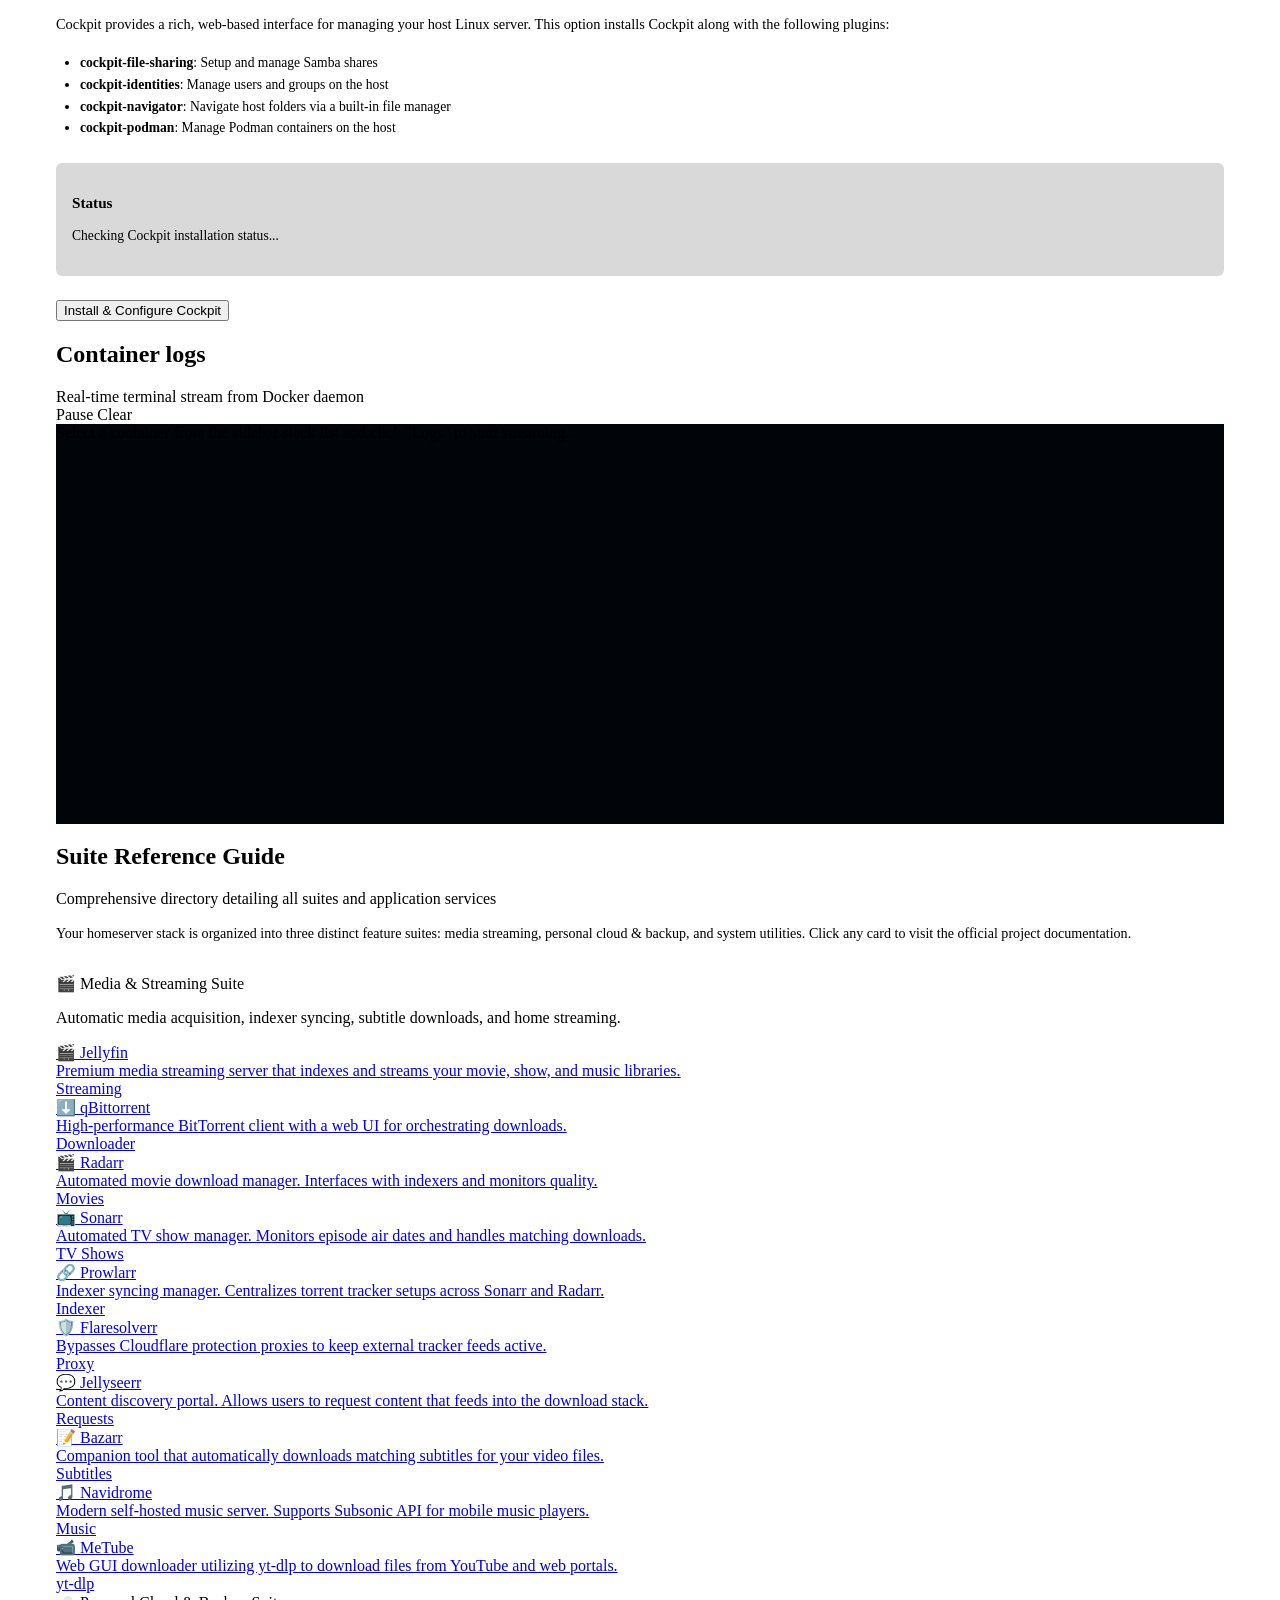
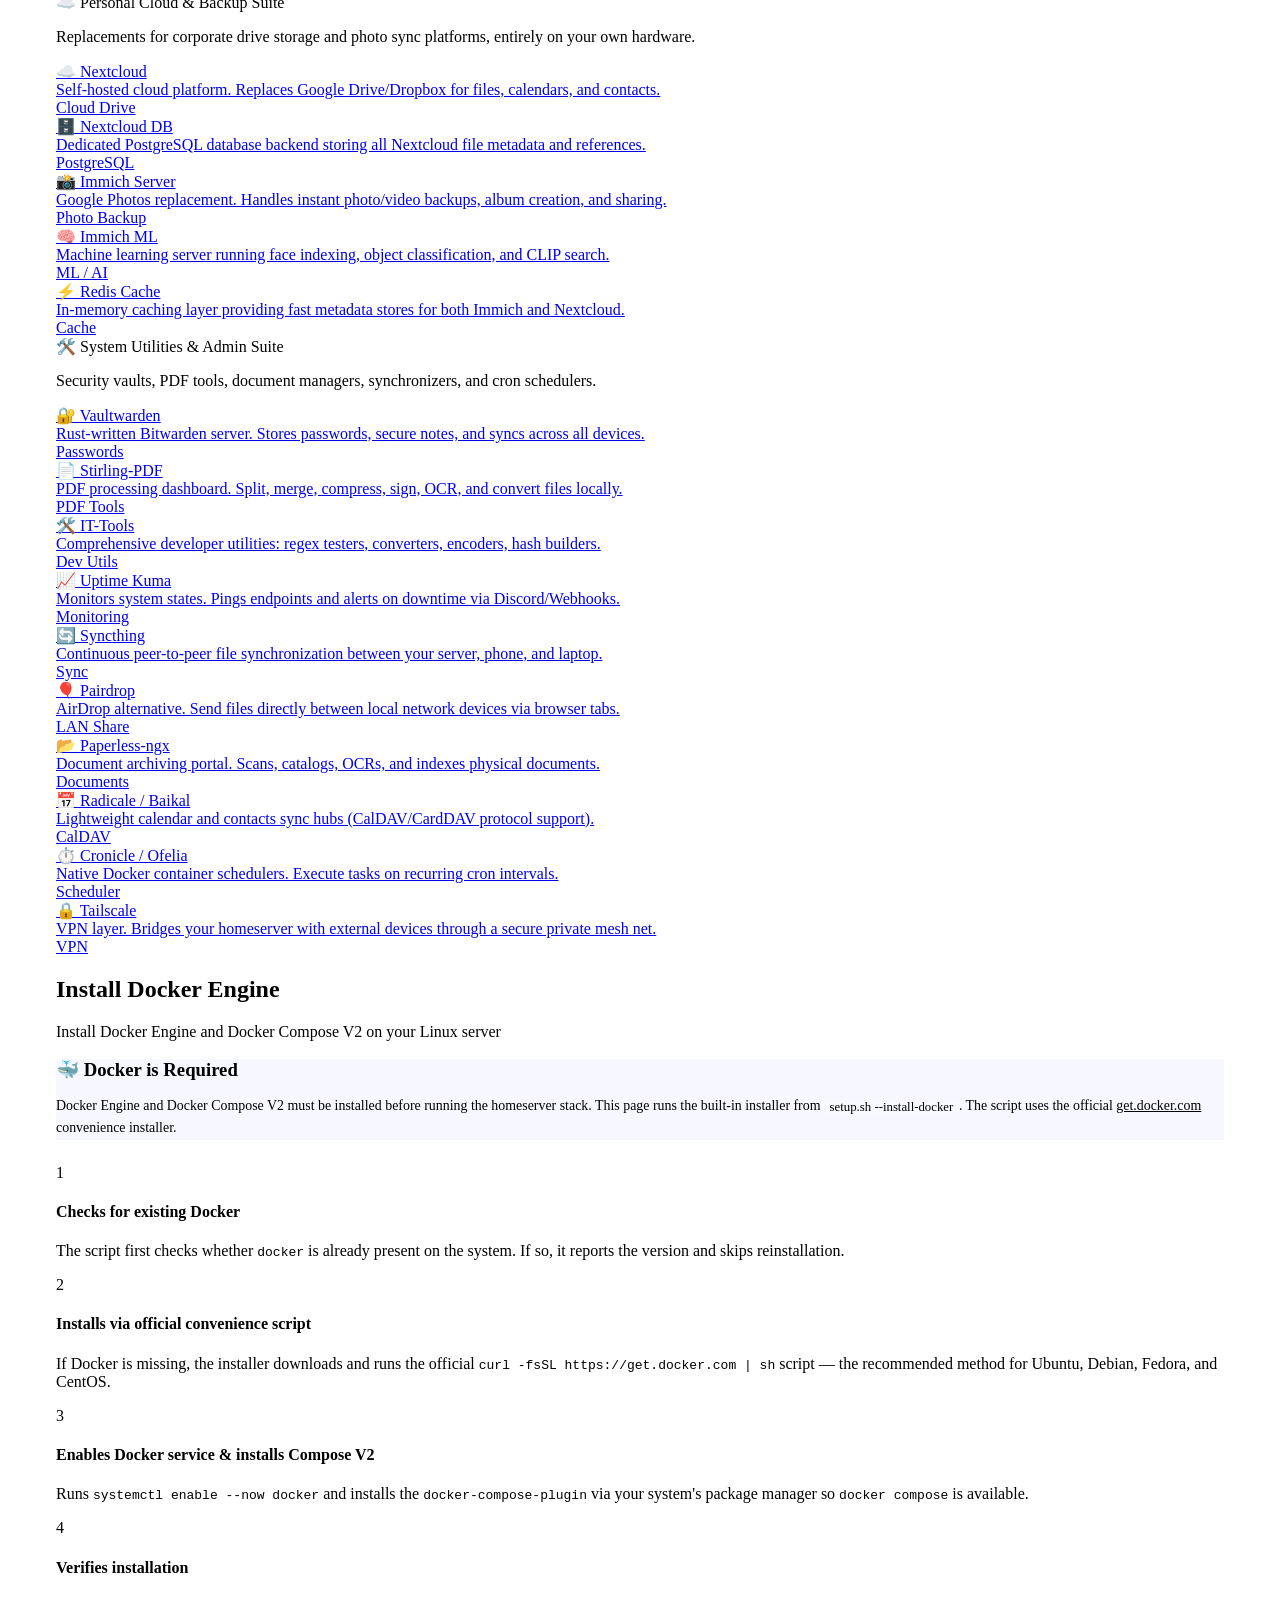
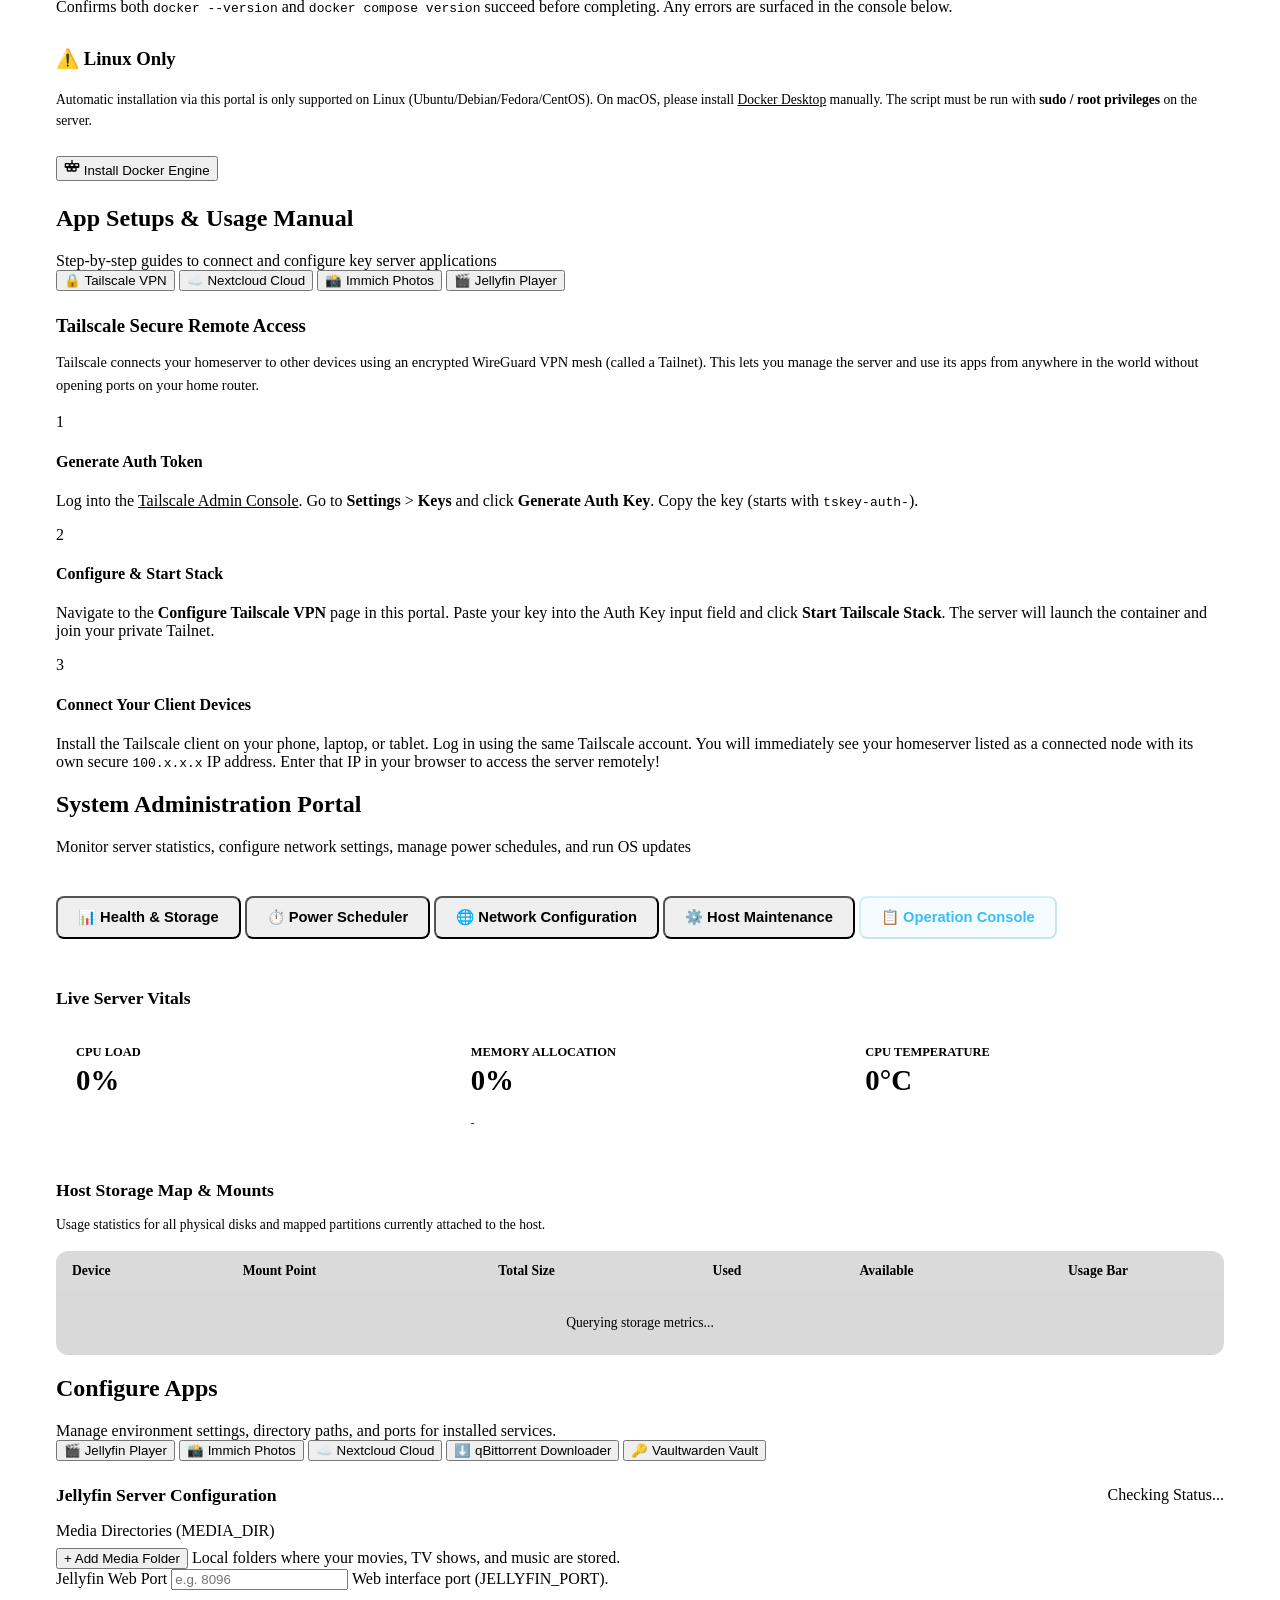
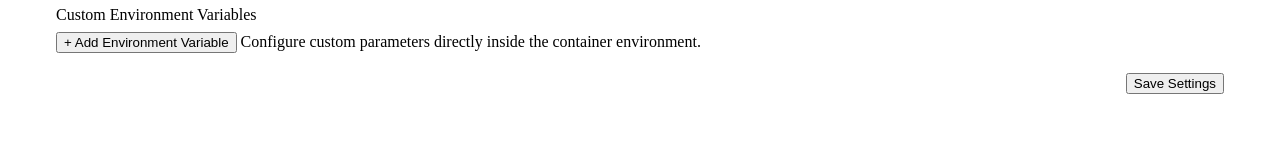
==== commit 6fa58e66: "Cockpit implementations" ====
--- a/webui/index.html
+++ b/webui/index.html
@@ -141,6 +141,10 @@
             <button class="menu-item" onclick="triggerJourney('samba')" id="btn-samba">
               <svg viewBox="0 0 24 24" fill="none" stroke="currentColor" stroke-width="2" stroke-linecap="round" stroke-linejoin="round"><path d="M22 19a2 2 0 0 1-2 2H4a2 2 0 0 1-2-2V5a2 2 0 0 1 2-2h5l2 3h9a2 2 0 0 1 2 2z"></path></svg>
               Configure Samba Share
+            </button>
+            <button class="menu-item" onclick="triggerJourney('cockpit')" id="btn-cockpit">
+              <svg viewBox="0 0 24 24" fill="none" stroke="currentColor" stroke-width="2" stroke-linecap="round" stroke-linejoin="round"><circle cx="12" cy="12" r="3"></circle><path d="M19.4 15a1.65 1.65 0 0 0 .33 1.82l.06.06a2 2 0 1 1-2.83 2.83l-.06-.06a1.65 1.65 0 0 0-1.82-.33 1.65 1.65 0 0 0-1 1.51V21a2 2 0 0 1-4 0v-.09A1.65 1.65 0 0 0 9 19.4a1.65 1.65 0 0 0-1.82.33l-.06.06a2 2 0 1 1-2.83-2.83l.06-.06a1.65 1.65 0 0 0 .33-1.82 1.65 1.65 0 0 0-1.51-1H3a2 2 0 0 1 0-4h.09A1.65 1.65 0 0 0 4.6 9a1.65 1.65 0 0 0-.33-1.82l-.06-.06a2 2 0 1 1 2.83-2.83l.06.06a1.65 1.65 0 0 0 1.82.33H9a1.65 1.65 0 0 0 1-1.51V3a2 2 0 0 1 4 0v.09a1.65 1.65 0 0 0 1 1.51 1.65 1.65 0 0 0 1.82-.33l.06-.06a2 2 0 1 1 2.83 2.83l-.06.06a1.65 1.65 0 0 0-.33 1.82V9a1.65 1.65 0 0 0 1.51 1H21a2 2 0 0 1 0 4h-.09a1.65 1.65 0 0 0-1.51 1z"></path></svg>
+              Cockpit Web Console
             </button>
             <button class="menu-item" onclick="triggerJourney('app-config')" id="btn-app-config">
               <svg viewBox="0 0 24 24" fill="none" stroke="currentColor" stroke-width="2" stroke-linecap="round" stroke-linejoin="round"><line x1="4" y1="21" x2="4" y2="14"></line><line x1="4" y1="10" x2="4" y2="3"></line><line x1="12" y1="21" x2="12" y2="12"></line><line x1="12" y1="8" x2="12" y2="3"></line><line x1="20" y1="21" x2="20" y2="16"></line><line x1="20" y1="12" x2="20" y2="3"></line><line x1="1" y1="14" x2="7" y2="14"></line><line x1="9" y1="8" x2="15" y2="8"></line><line x1="17" y1="16" x2="23" y2="16"></line></svg>
@@ -1010,6 +1014,37 @@
         </div>
       </section>
 
+      <!-- JOURNEY: Cockpit Web Console -->
+      <section id="journey-cockpit" class="journey-pane">
+        <div class="card">
+          <div class="card-header">
+            <div>
+              <h2>Cockpit Web Console</h2>
+              <div class="card-subtitle">Manage host server performance, Podman containers, and system resources</div>
+            </div>
+          </div>
+
+          <div style="margin-top: 1.5rem;">
+            <p style="font-size: 0.9rem; line-height: 1.6; margin-bottom: 1rem;">Cockpit provides a rich, web-based interface for managing your host Linux server. This option installs Cockpit along with the following plugins:</p>
+            <ul style="padding-left: 1.5rem; margin-top: 0.5rem; margin-bottom: 1.5rem; font-size: 0.85rem; line-height: 1.6; color: var(--text-muted);">
+              <li><strong>cockpit-file-sharing</strong>: Setup and manage Samba shares</li>
+              <li><strong>cockpit-identities</strong>: Manage users and groups on the host</li>
+              <li><strong>cockpit-navigator</strong>: Navigate host folders via a built-in file manager</li>
+              <li><strong>cockpit-podman</strong>: Manage Podman containers on the host</li>
+            </ul>
+
+            <div class="form-section" style="background: rgba(0,0,0,0.15); border-color: var(--border-color); padding: 1rem; border-radius: 6px;">
+              <h3 style="font-size: 0.95rem; color: var(--text-highlight); font-weight: 600; margin-bottom: 0.5rem;">Status</h3>
+              <p style="font-size: 0.85rem; line-height: 1.5;" id="cockpit-status-text">Checking Cockpit installation status...</p>
+            </div>
+
+            <div class="btn-actions-footer" style="margin-top: 1.5rem;">
+              <button class="btn btn-primary" id="btn-install-cockpit" onclick="installCockpit()">Install & Configure Cockpit</button>
+            </div>
+          </div>
+        </div>
+      </section>
+
       <!-- JOURNEY: Container Logs Viewer -->
       <section id="journey-logs" class="journey-pane">
         <div class="card">
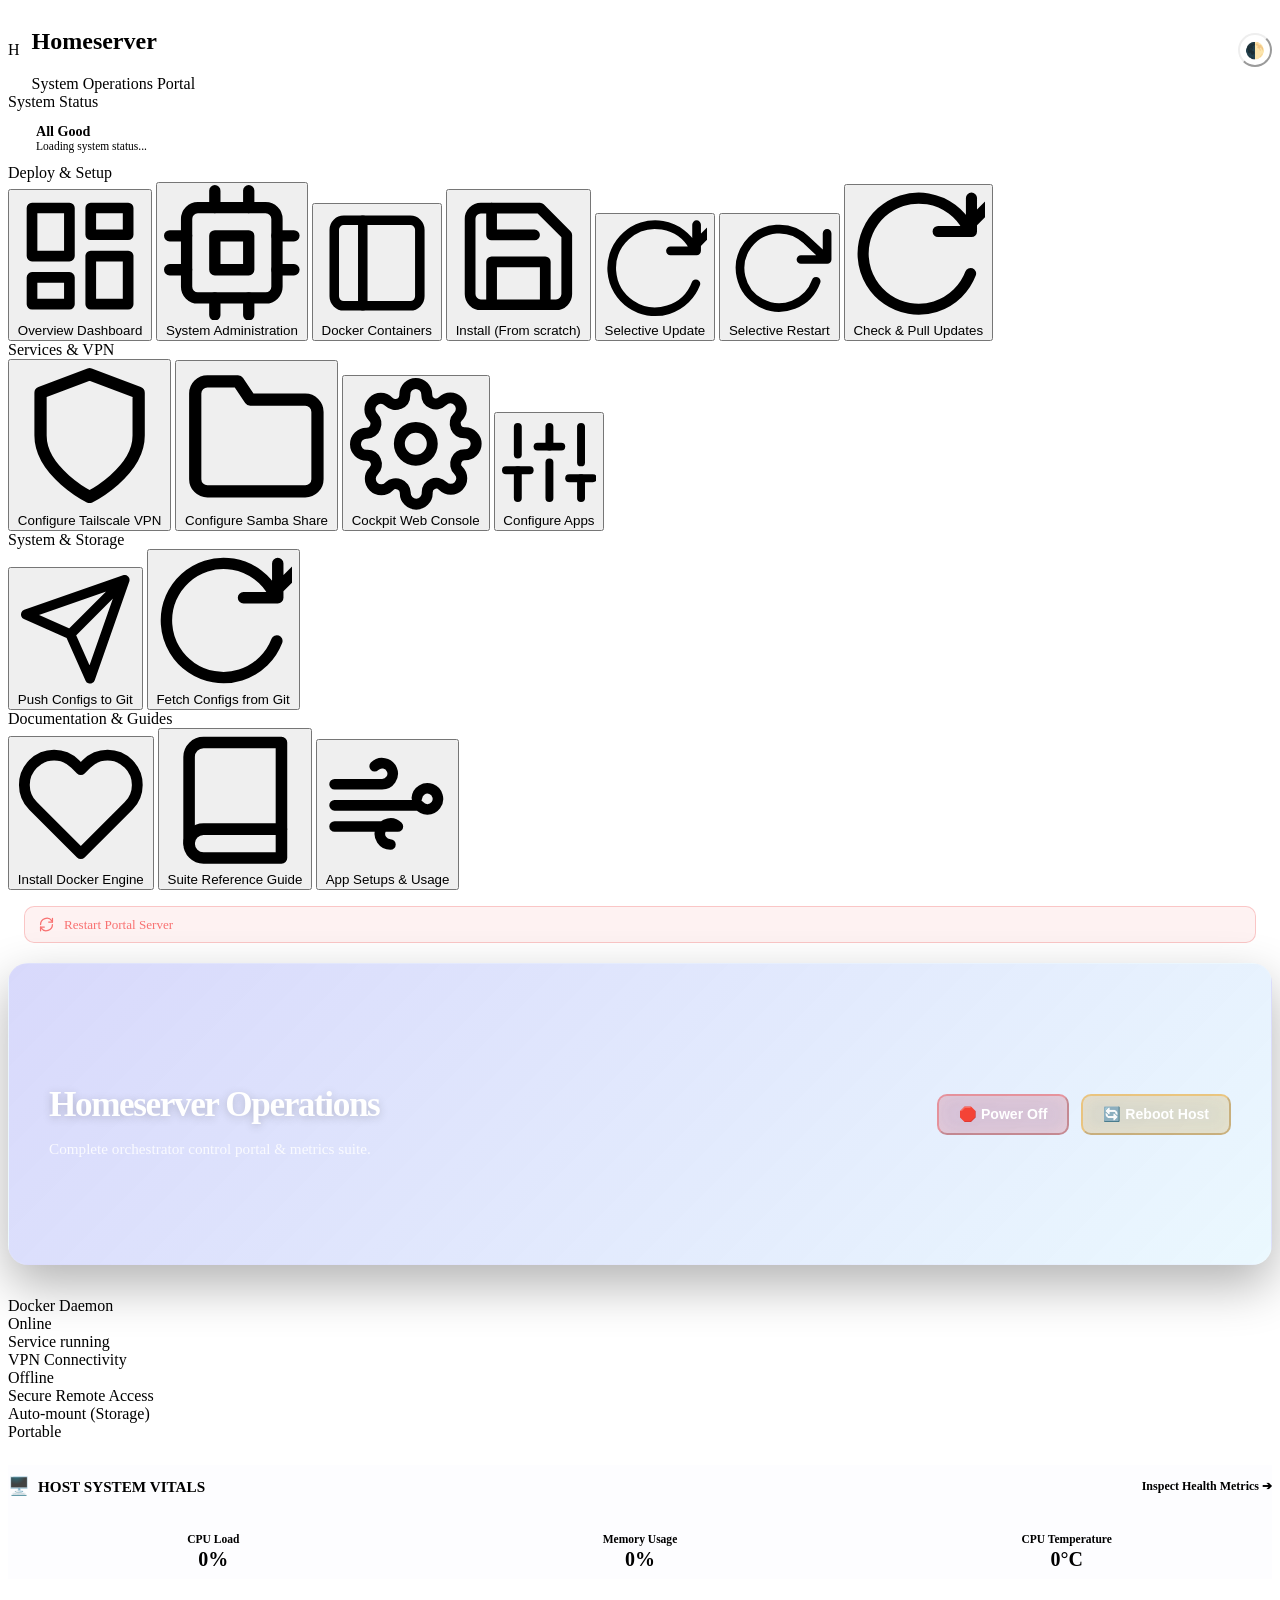
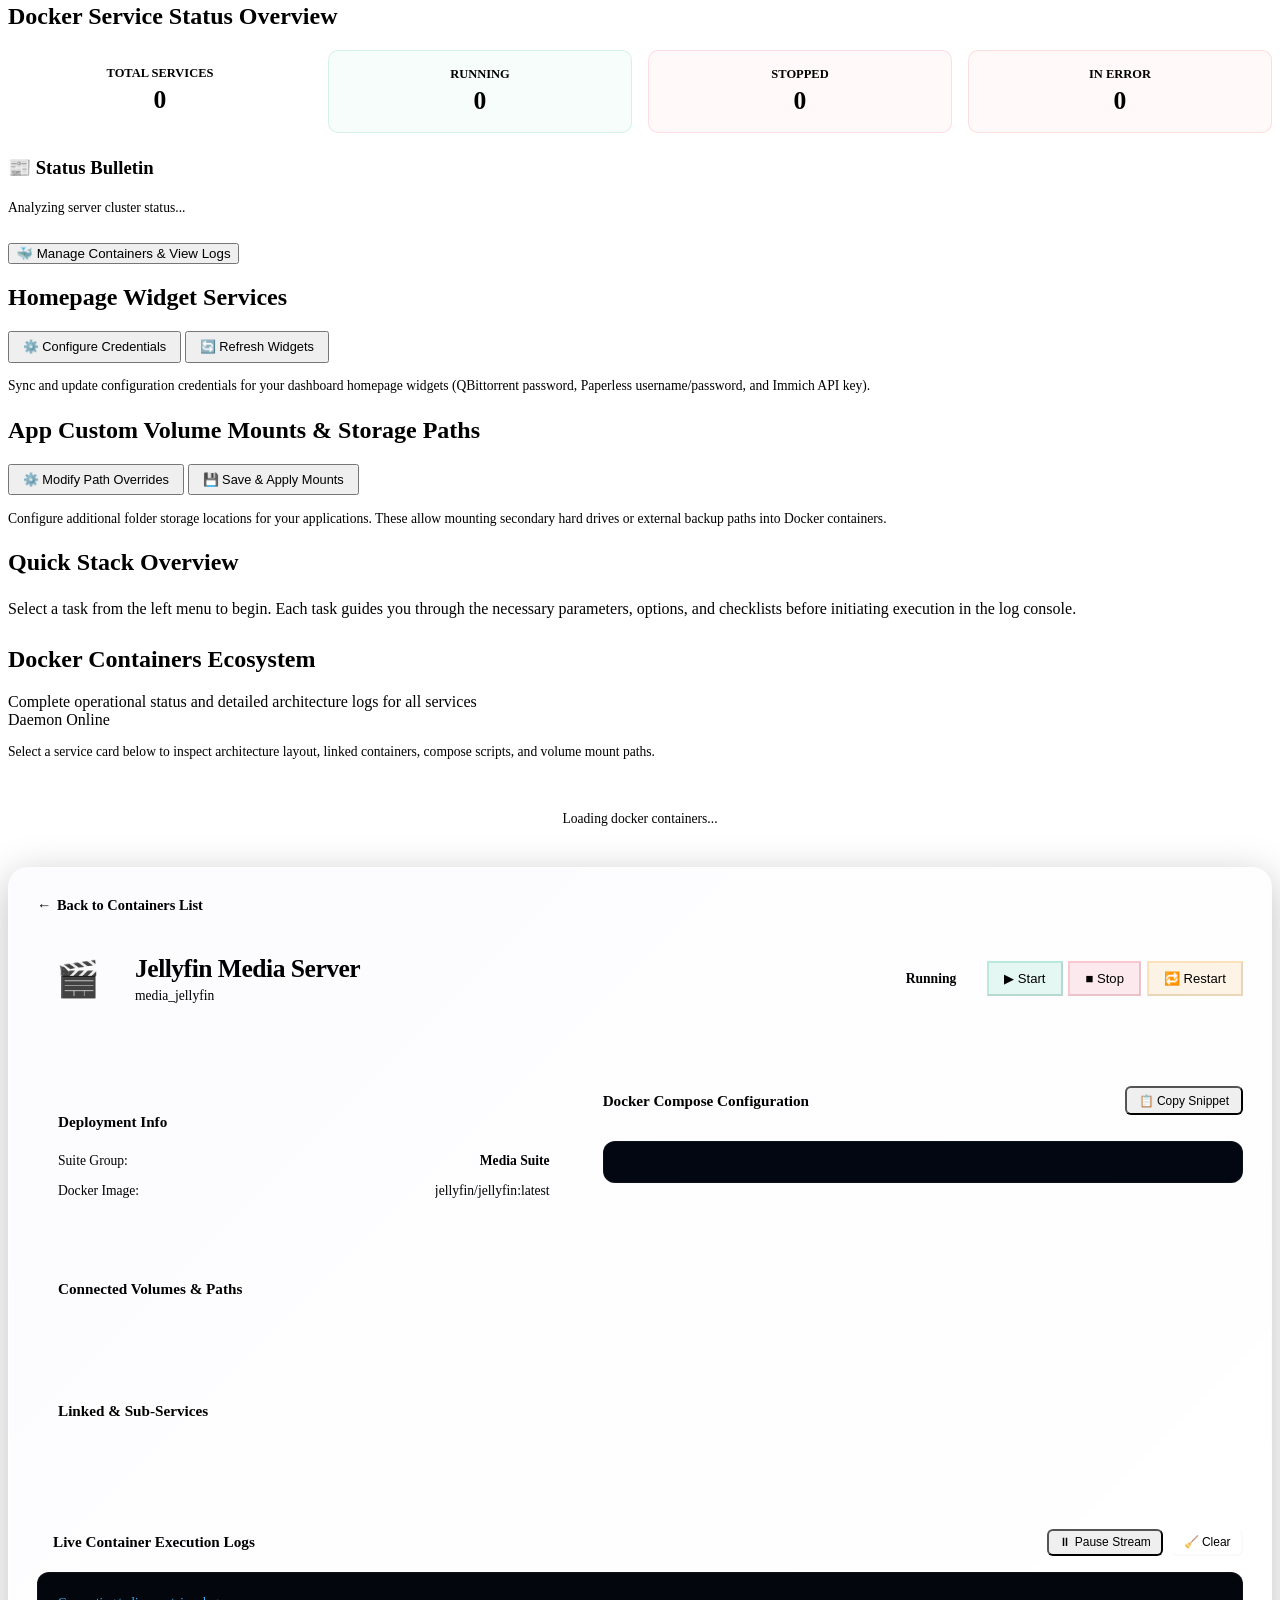
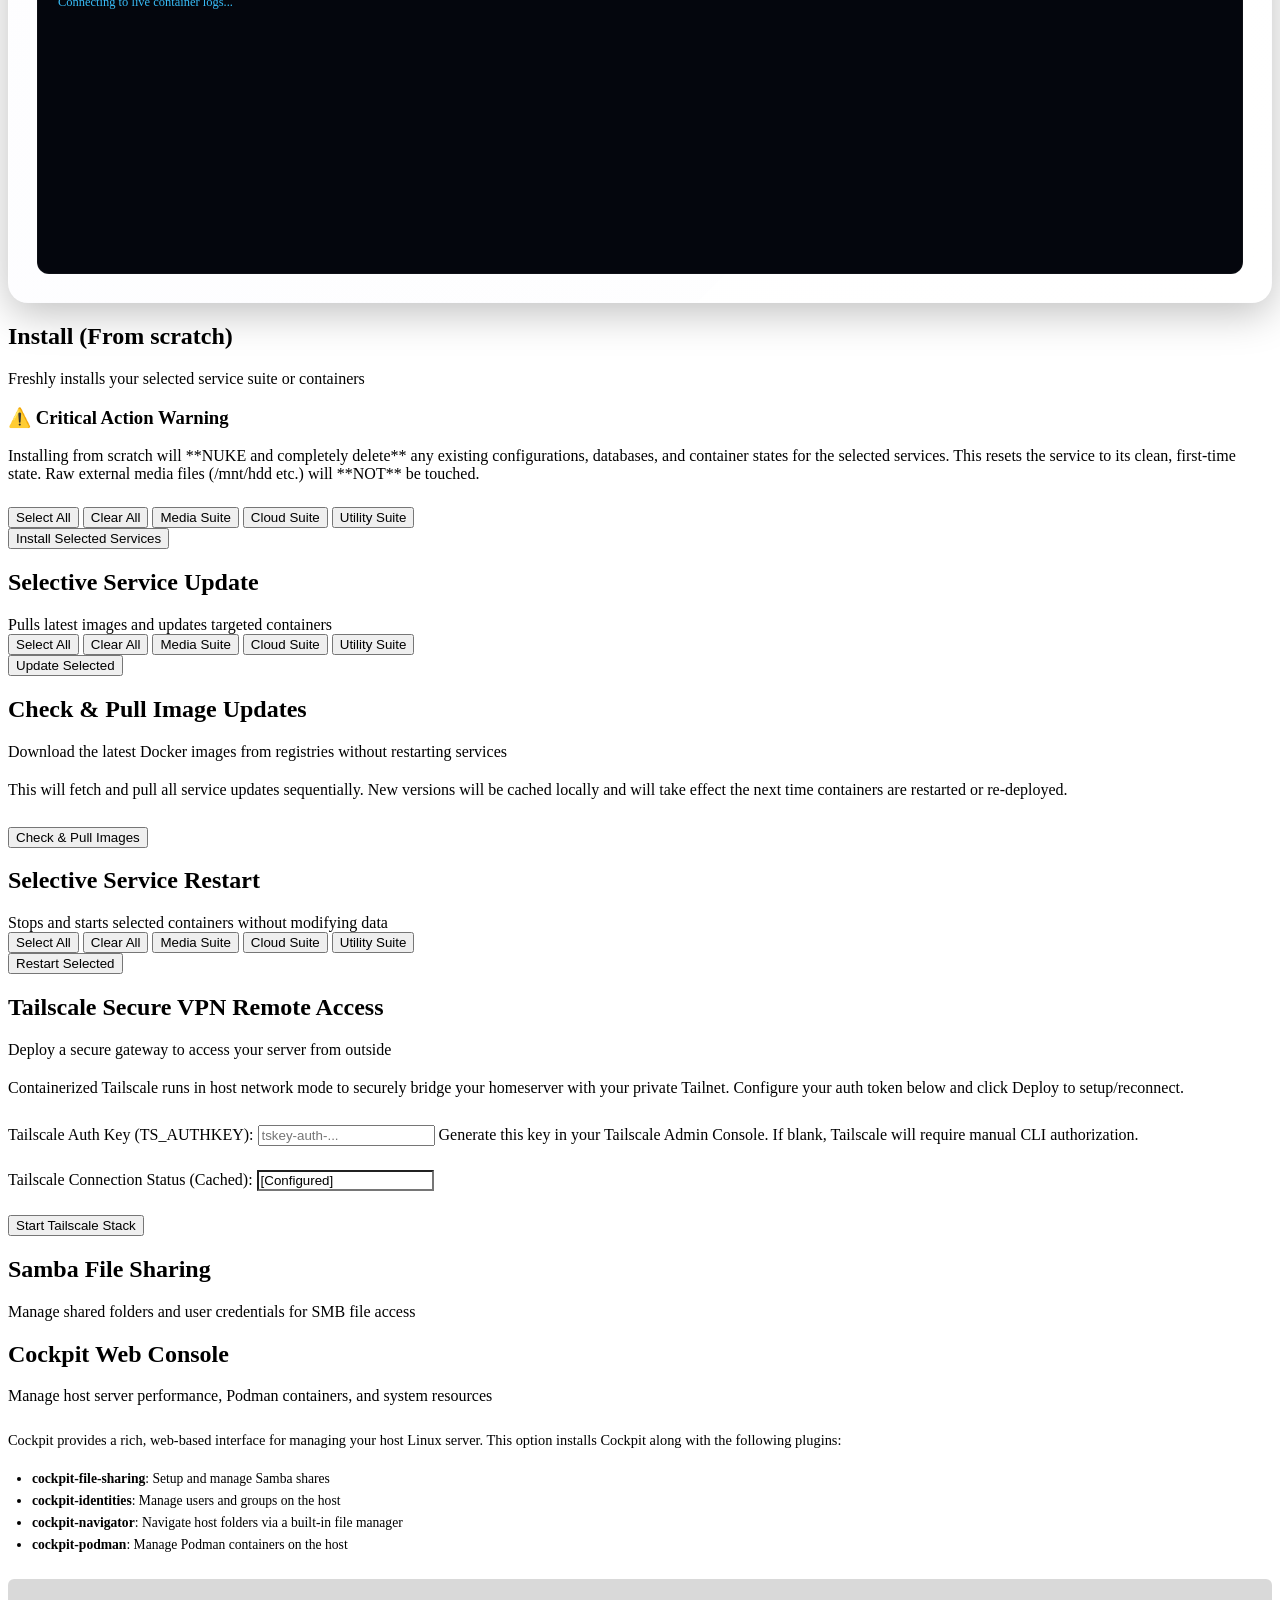
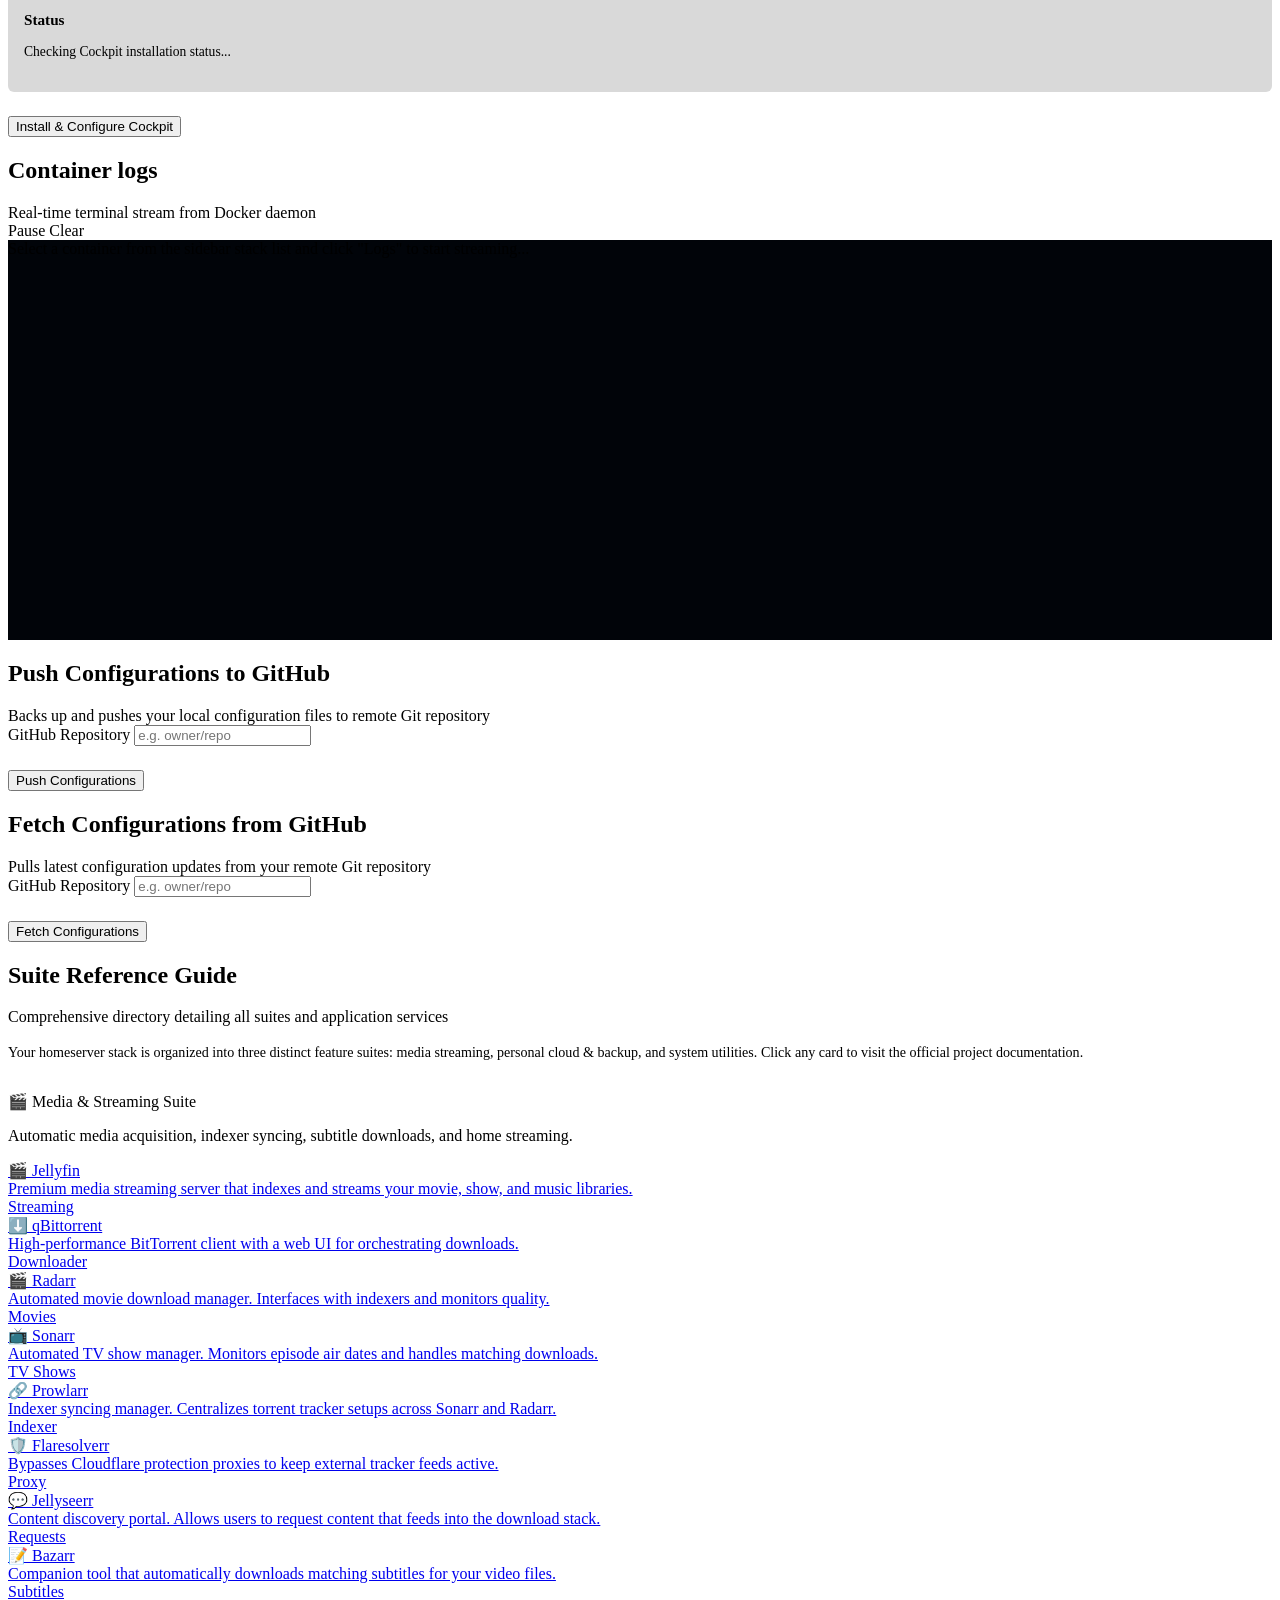
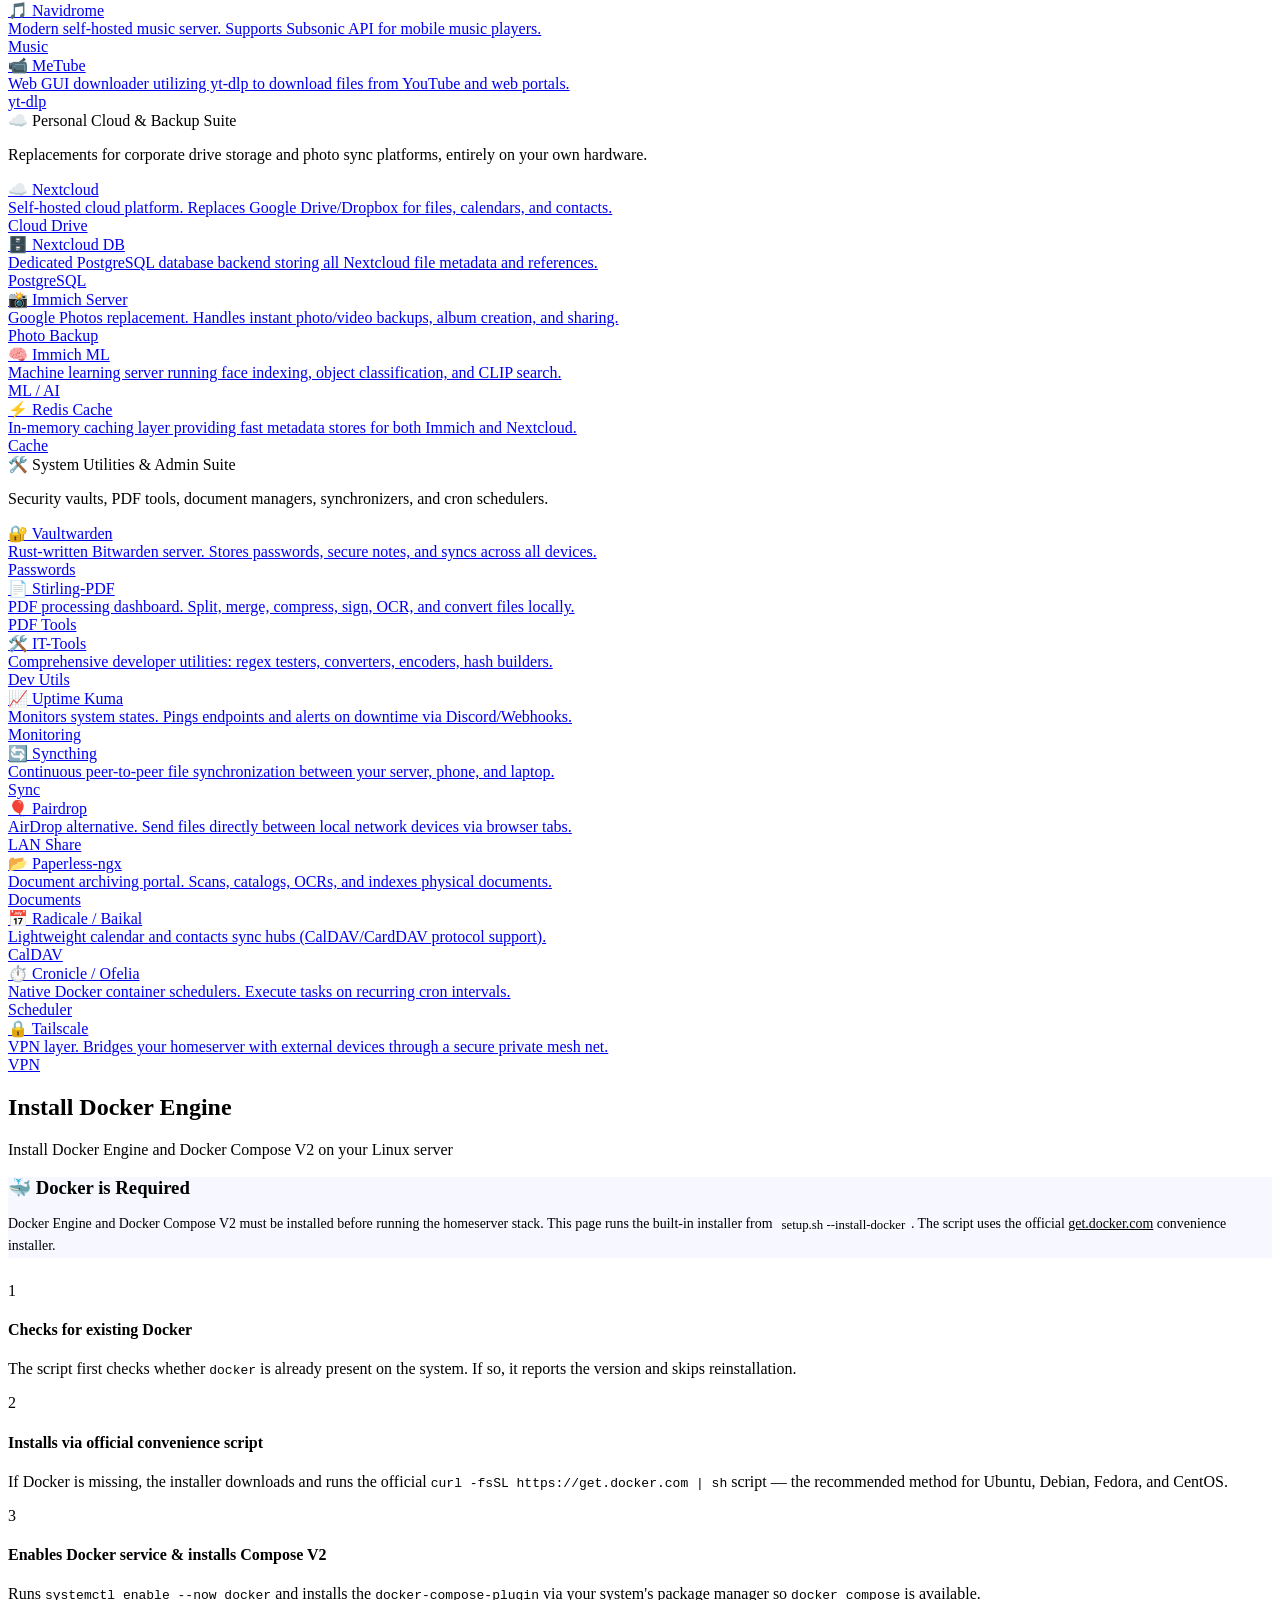
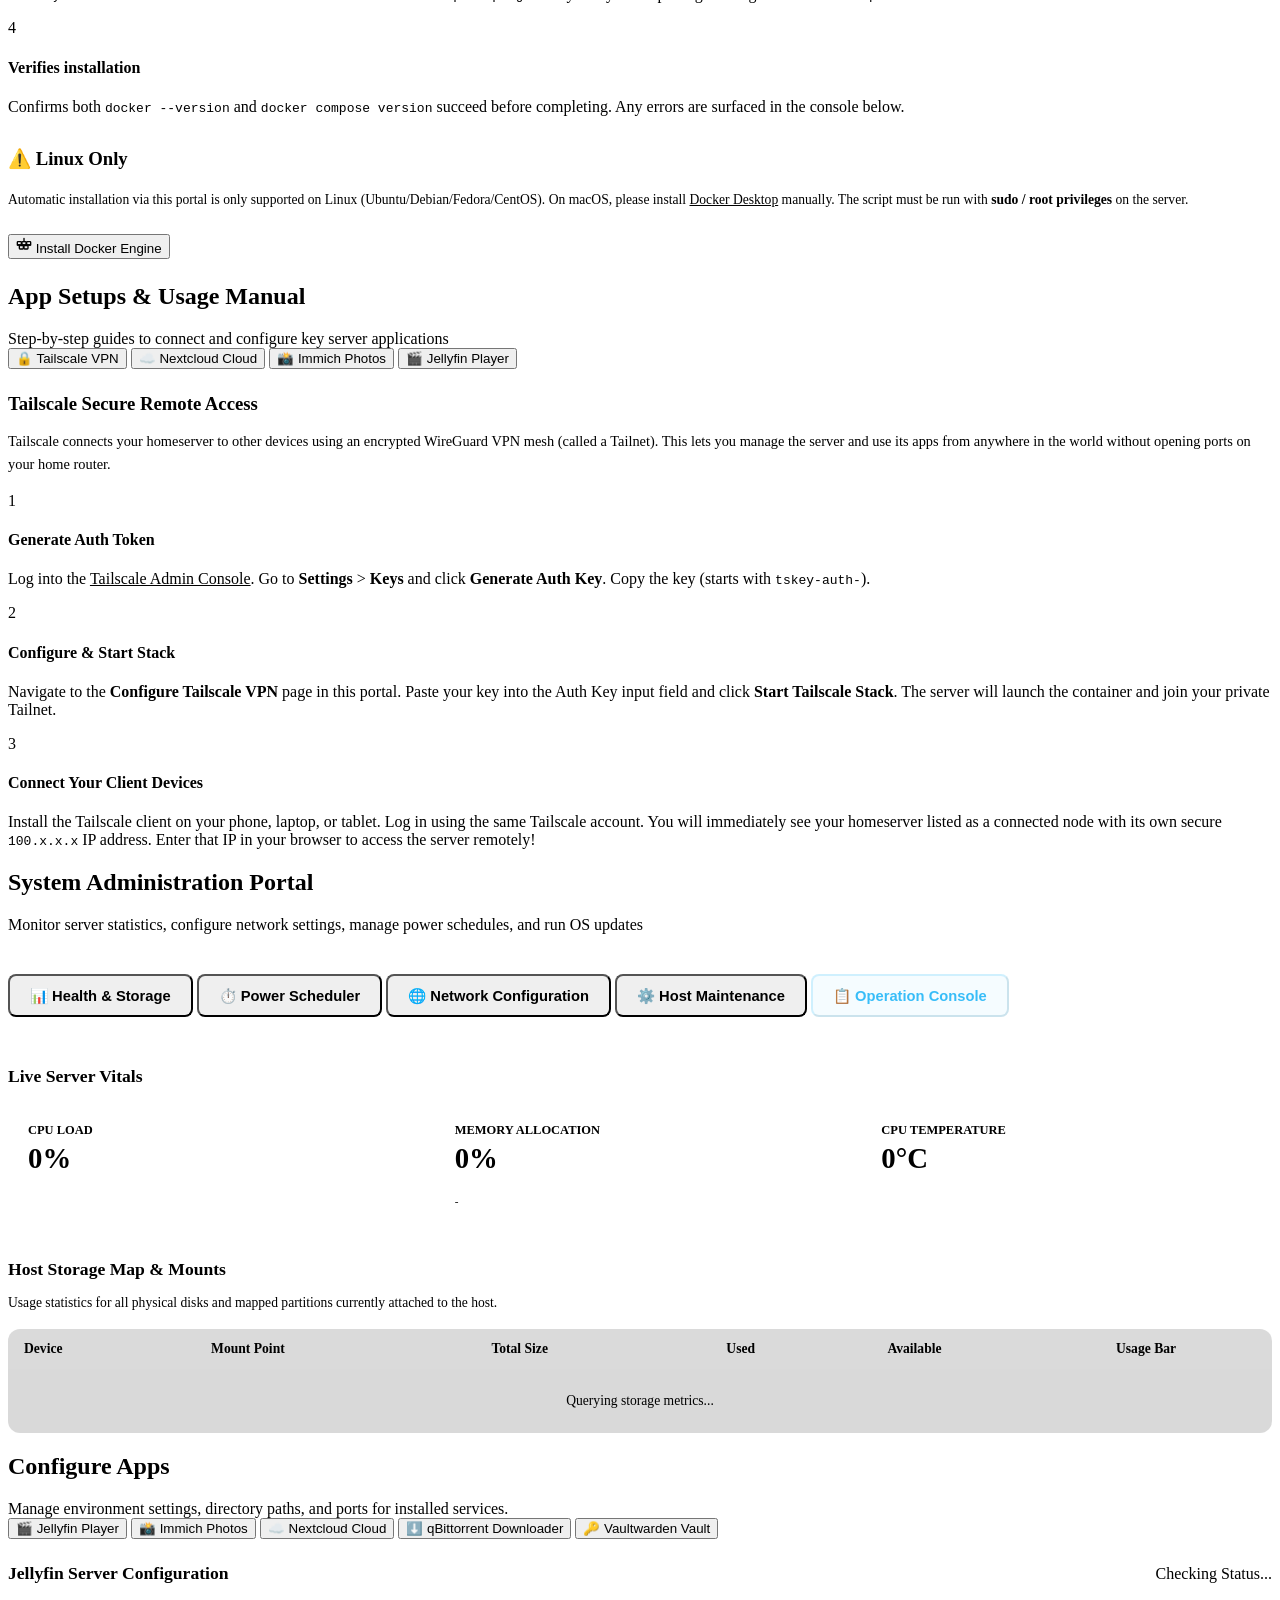
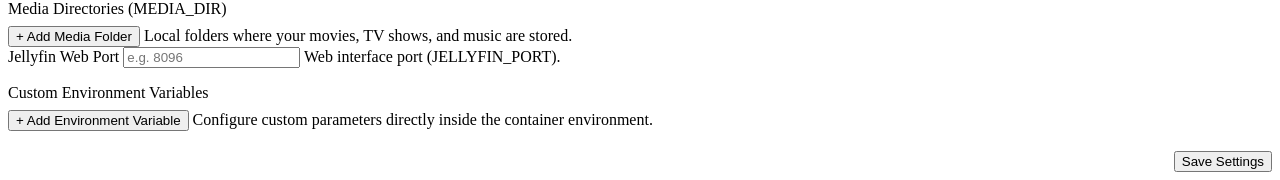
==== commit afcca1ca: "updateui" ====
--- a/webui/index.html
+++ b/webui/index.html
@@ -81,58 +81,77 @@
     }
   </style>
 
-  <div class="app-layout">
+  <div class="app-container">
     
-    <!-- LEFT SIDEBAR -->
+    <!-- LEFT SIDEBAR: Dashboard Summary & Action Menu -->
     <aside class="sidebar">
       
-      <!-- Hidden states -->
-      <div style="display: none;">
-        <span id="sidebar-status-dot"></span>
-        <span id="sidebar-status-title"></span>
-        <span id="sidebar-status-desc"></span>
-        <button id="theme-toggle-btn"></button>
+      <div class="sidebar-header">
+        <div class="logo-container" style="display: flex; justify-content: space-between; align-items: center; width: 100%;">
+          <div style="display: flex; align-items: center; gap: 0.75rem;">
+            <div class="logo-badge">H</div>
+            <div class="logo-text">
+              <h1>Homeserver</h1>
+              <div class="logo-desc">System Operations Portal</div>
+            </div>
+          </div>
+          <button id="theme-toggle-btn" class="badge-btn" onclick="toggleTheme()" style="border-radius: 50%; width: 34px; height: 34px; padding: 0; display: flex; align-items: center; justify-content: center; font-size: 1rem; border-color: var(--border-color); background: rgba(255,255,255,0.05); color: var(--text-primary); cursor: pointer;" title="Toggle Theme">🌓</button>
+        </div>
       </div>
       
-      <div class="sidebar-header" style="margin-bottom: 1.5rem;">
-        <div class="logo-container" style="display: flex; align-items: center; gap: 0.85rem;">
-          <img src="/logos/logo_docker.png" alt="EasyDocker Logo" style="
-            width: 38px;
-            height: 38px;
-            border-radius: 8px;
-            display: block;
-            box-shadow: 0 0 15px rgba(0, 223, 216, 0.2);
-          ">
-          <div class="logo-text">
-            <h1 style="font-size: 1.35rem; font-weight: 800; color: #fff; letter-spacing: -0.03em; line-height: 1.1;">EasyDocker</h1>
-            <div class="logo-desc" style="font-size: 0.65rem; color: #00dfd8; font-weight: 700; letter-spacing: 0.05em; text-transform: uppercase; margin-top: 1px;">Homeserver Hub</div>
+      <!-- Containers vitals status summary -->
+      <div class="stack-status-panel" id="sidebar-status-panel" style="cursor: pointer;" onclick="triggerJourney('docker')">
+        <div class="section-title">
+          <span>System Status</span>
+        </div>
+        <div id="sidebar-status-card" style="padding: 0.75rem 1rem; border-radius: 12px; background: rgba(255,255,255,0.02); border: 1px solid var(--border-color); display: flex; align-items: center; gap: 0.75rem; transition: var(--transition); user-select: none;">
+          <span id="sidebar-status-dot" class="status-dot up"></span>
+          <div style="display: flex; flex-direction: column; min-width: 0;">
+            <span id="sidebar-status-title" style="font-weight: 700; font-size: 0.88rem; color: var(--text-primary);">All Good</span>
+            <span id="sidebar-status-desc" style="font-size: 0.72rem; color: var(--text-muted);">Loading system status...</span>
           </div>
         </div>
       </div>
-      
+
       <!-- Left sidebar Action Menu -->
       <nav class="action-groups">
         
         <div>
-          <div class="menu-category-title">Monitor & Manage</div>
+          <div class="menu-category-title">Deploy & Setup</div>
           <div class="menu-list">
             <button class="menu-item active" onclick="triggerJourney('dashboard')" id="btn-dashboard">
               <svg viewBox="0 0 24 24" fill="none" stroke="currentColor" stroke-width="2" stroke-linecap="round" stroke-linejoin="round"><rect x="3" y="3" width="7" height="9"></rect><rect x="14" y="3" width="7" height="5"></rect><rect x="14" y="12" width="7" height="9"></rect><rect x="3" y="16" width="7" height="5"></rect></svg>
               Overview Dashboard
             </button>
+            <button class="menu-item" onclick="triggerJourney('system')" id="btn-system">
+              <svg viewBox="0 0 24 24" fill="none" stroke="currentColor" stroke-width="2" stroke-linecap="round" stroke-linejoin="round"><rect x="4" y="4" width="16" height="16" rx="2" ry="2"></rect><rect x="9" y="9" width="6" height="6"></rect><line x1="9" y1="1" x2="9" y2="4"></line><line x1="15" y1="1" x2="15" y2="4"></line><line x1="9" y1="20" x2="9" y2="23"></line><line x1="15" y1="20" x2="15" y2="23"></line><line x1="20" y1="9" x2="23" y2="9"></line><line x1="20" y1="15" x2="23" y2="15"></line><line x1="1" y1="9" x2="4" y2="9"></line><line x1="1" y1="15" x2="4" y2="15"></line></svg>
+              System Administration
+            </button>
             <button class="menu-item" onclick="triggerJourney('docker')" id="btn-docker">
               <svg viewBox="0 0 24 24" fill="none" stroke="currentColor" stroke-width="2" stroke-linecap="round" stroke-linejoin="round"><rect x="3" y="3" width="18" height="18" rx="2" ry="2"></rect><line x1="9" y1="3" x2="9" y2="21"></line></svg>
               Docker Containers
             </button>
-            <button class="menu-item" onclick="triggerJourney('system')" id="btn-system">
-              <svg viewBox="0 0 24 24" fill="none" stroke="currentColor" stroke-width="2" stroke-linecap="round" stroke-linejoin="round"><rect x="4" y="4" width="16" height="16" rx="2" ry="2"></rect><rect x="9" y="9" width="6" height="6"></rect><line x1="9" y1="1" x2="9" y2="4"></line><line x1="15" y1="1" x2="15" y2="4"></line><line x1="9" y1="20" x2="9" y2="23"></line><line x1="15" y1="20" x2="15" y2="23"></line><line x1="20" y1="9" x2="23" y2="9"></line><line x1="20" y1="15" x2="23" y2="15"></line><line x1="1" y1="9" x2="4" y2="9"></line><line x1="1" y1="15" x2="4" y2="15"></line></svg>
-              System Administration
+            <button class="menu-item" onclick="triggerJourney('install')" id="btn-install">
+              <svg viewBox="0 0 24 24" fill="none" stroke="currentColor" stroke-width="2" stroke-linecap="round" stroke-linejoin="round"><path d="M19 21H5a2 2 0 0 1-2-2V5a2 2 0 0 1 2-2h11l5 5v11a2 2 0 0 1-2 2z"></path><polyline points="17 21 17 13 7 13 7 21"></polyline><polyline points="7 3 7 8 15 8"></polyline></svg>
+              Install (From scratch)
             </button>
+            <button class="menu-item" onclick="triggerJourney('update')" id="btn-update">
+              <svg viewBox="0 0 24 24" fill="none" stroke="currentColor" stroke-width="2" stroke-linecap="round" stroke-linejoin="round"><path d="M21.5 2v6h-6M21.34 15.57a10 10 0 1 1-.57-8.38l5.67-5.67"></path></svg>
+              Selective Update
+            </button>
+            <button class="menu-item" onclick="triggerJourney('restart')" id="btn-restart">
+              <svg viewBox="0 0 24 24" fill="none" stroke="currentColor" stroke-width="2" stroke-linecap="round" stroke-linejoin="round"><path d="M23 4v6h-6M20.49 15a9 9 0 1 1-2.12-9.36L23 10"></path></svg>
+              Selective Restart
+            </button>
+            <button class="menu-item" onclick="triggerJourney('check-updates')" id="btn-check-updates">
+              <svg viewBox="0 0 24 24" fill="none" stroke="currentColor" stroke-width="2" stroke-linecap="round" stroke-linejoin="round"><path d="M21.5 2v6h-6M21.34 15.57a10 10 0 1 1-.57-8.38l5.67-5.67"></path></svg>
+              Check & Pull Updates
+            </button>
           </div>
         </div>
 
         <div>
-          <div class="menu-category-title">Services & Shares</div>
+          <div class="menu-category-title">Services & VPN</div>
           <div class="menu-list">
             <button class="menu-item" onclick="triggerJourney('tailscale')" id="btn-tailscale">
               <svg viewBox="0 0 24 24" fill="none" stroke="currentColor" stroke-width="2" stroke-linecap="round" stroke-linejoin="round"><path d="M12 22s8-4 8-10V5l-8-3-8 3v7c0 6 8 10 8 10z"></path></svg>
@@ -154,8 +173,26 @@
         </div>
 
         <div>
-          <div class="menu-category-title">Guides & Docs</div>
+          <div class="menu-category-title">System & Storage</div>
           <div class="menu-list">
+            <button class="menu-item" onclick="triggerJourney('git-push')" id="btn-git-push">
+              <svg viewBox="0 0 24 24" fill="none" stroke="currentColor" stroke-width="2" stroke-linecap="round" stroke-linejoin="round"><path d="M22 2L11 13M22 2l-7 20-4-9-9-4z"></path></svg>
+              Push Configs to Git
+            </button>
+            <button class="menu-item" onclick="triggerJourney('git-sync')" id="btn-git-sync">
+              <svg viewBox="0 0 24 24" fill="none" stroke="currentColor" stroke-width="2" stroke-linecap="round" stroke-linejoin="round"><path d="M21.5 2v6h-6M21.34 15.57a10 10 0 1 1-.57-8.38l5.67-5.67"></path></svg>
+              Fetch Configs from Git
+            </button>
+          </div>
+        </div>
+
+        <div>
+          <div class="menu-category-title">Documentation & Guides</div>
+          <div class="menu-list">
+            <button class="menu-item" onclick="triggerJourney('docker-install')" id="btn-docker-install">
+              <svg viewBox="0 0 24 24" fill="none" stroke="currentColor" stroke-width="2" stroke-linecap="round" stroke-linejoin="round"><path d="M20.84 4.61a5.5 5.5 0 0 0-7.78 0L12 5.67l-1.06-1.06a5.5 5.5 0 0 0-7.78 7.78l1.06 1.06L12 21.23l7.78-7.78 1.06-1.06a5.5 5.5 0 0 0 0-7.78z"></path></svg>
+              Install Docker Engine
+            </button>
             <button class="menu-item" onclick="triggerJourney('guide')" id="btn-guide">
               <svg viewBox="0 0 24 24" fill="none" stroke="currentColor" stroke-width="2" stroke-linecap="round" stroke-linejoin="round"><path d="M4 19.5A2.5 2.5 0 0 1 6.5 17H20"></path><path d="M6.5 2H20v20H6.5A2.5 2.5 0 0 1 4 19.5v-15A2.5 2.5 0 0 1 6.5 2z"></path></svg>
               Suite Reference Guide
@@ -169,110 +206,81 @@
 
       </nav>
 
-      <!-- Update WebUI & Configs button pinned at sidebar bottom -->
-      <div class="sidebar-profile-footer" style="
-        padding: 1.25rem 0.5rem;
-        border-top: 1px solid rgba(255, 255, 255, 0.05);
-        margin-top: auto;
-        display: flex;
-        flex-direction: column;
-        gap: 0.5rem;
-        align-items: center;
-        justify-content: center;
-      ">
-        <button onclick="updateWebUIAndConfigs()" title="Pull latest configuration files from Git and restart WebUI" style="
-          width: 100%;
-          padding: 0.65rem 0.85rem;
-          border-radius: 10px;
-          background: rgba(0, 223, 216, 0.08);
-          border: 1px solid rgba(0, 223, 216, 0.25);
-          color: #00dfd8;
-          display: flex;
-          align-items: center;
-          justify-content: center;
-          gap: 0.5rem;
-          cursor: pointer;
-          font-family: var(--font-sans);
-          font-size: 0.82rem;
-          font-weight: 700;
-          transition: var(--transition);
-        " onmouseover="this.style.background='rgba(0, 223, 216, 0.18)'" onmouseout="this.style.background='rgba(0, 223, 216, 0.08)'">
-          <svg width="14" height="14" viewBox="0 0 24 24" fill="none" stroke="currentColor" stroke-width="2.5" stroke-linecap="round" stroke-linejoin="round">
-            <path d="M21.5 2v6h-6M21.34 15.57a10 10 0 1 1-.57-8.38l5.67-5.67"></path>
+      <!-- Restart Portal Server button pinned at sidebar bottom -->
+      <div style="padding: 1rem 1rem 1.25rem; border-top: 1px solid var(--border-color); margin-top: auto;">
+        <button
+          id="btn-restart-server"
+          onclick="restartPortalServer()"
+          style="
+            width: 100%;
+            display: flex;
+            align-items: center;
+            gap: 0.6rem;
+            padding: 0.6rem 0.9rem;
+            background: rgba(239,68,68,0.07);
+            border: 1px solid rgba(239,68,68,0.25);
+            border-radius: 10px;
+            color: #f87171;
+            font-size: 0.82rem;
+            font-weight: 500;
+            cursor: pointer;
+            transition: background 0.2s, border-color 0.2s, transform 0.15s;
+            font-family: inherit;
+          "
+          onmouseover="this.style.background='rgba(239,68,68,0.15)';this.style.borderColor='rgba(239,68,68,0.45)';"
+          onmouseout="this.style.background='rgba(239,68,68,0.07)';this.style.borderColor='rgba(239,68,68,0.25)';"
+          title="Restart the Portal WebUI server process"
+        >
+          <svg width="15" height="15" viewBox="0 0 24 24" fill="none" stroke="currentColor" stroke-width="2" stroke-linecap="round" stroke-linejoin="round">
+            <path d="M21.5 2v6h-6"/>
+            <path d="M2.5 12a10 10 0 0 1 18.04-5.95L21.5 8"/>
+            <path d="M2.5 22v-6h6"/>
+            <path d="M21.5 12a10 10 0 0 1-18.04 5.95L2.5 16"/>
           </svg>
-          Update WebUI & Configs
-        </button>
-        <button onclick="restartPortalServer()" title="Just restart the WebUI server process without pulling" style="
-          background: none;
-          border: none;
-          color: rgba(255, 255, 255, 0.35);
-          font-size: 0.72rem;
-          cursor: pointer;
-          text-decoration: underline;
-        " onmouseover="this.style.color='#ef4444'" onmouseout="this.style.color='rgba(255, 255, 255, 0.35)'">
-          Just Restart WebUI
+          Restart Portal Server
         </button>
       </div>
 
     </aside>
+
     <!-- RIGHT MAIN WORKSPACE: Guided journeys based on menu selection -->
-    <div class="main-content-wrapper" style="display: flex; flex-direction: column; min-height: 100vh; background: var(--bg-base); min-width: 0;">
-      <header class="top-header-bar" style="
-        display: flex;
-        justify-content: space-between;
-        align-items: center;
-        padding: 1.25rem 2.5rem;
-        background: var(--bg-surface);
-        border-bottom: 1px solid var(--border-color);
-        height: 70px;
-      ">
-        <!-- Page Title -->
-        <div>
-          <h1 id="header-page-title" style="font-size: 1.5rem; font-weight: 800; color: var(--text-primary); letter-spacing: -0.03em; margin: 0;">Overview</h1>
-        </div>
-        
-        <!-- Utility actions -->
-        <div style="display: flex; align-items: center; gap: 0.85rem;">
-          <!-- Console Toggle button -->
-          <button id="btn-header-console" onclick="toggleGlobalConsole()" title="Toggle Task Console" style="padding: 0.5rem 0.85rem; border-radius: 8px; background: rgba(99, 102, 241, 0.08); border: 1px solid rgba(99, 102, 241, 0.2); color: var(--accent-indigo-text); display: flex; align-items: center; justify-content: center; gap: 0.45rem; height: 34px; cursor: pointer; transition: var(--transition); font-size: 0.78rem; font-weight: 700; font-family: var(--font-sans);" onmouseover="this.style.background='rgba(99, 102, 241, 0.18)'" onmouseout="this.style.background='rgba(99, 102, 241, 0.08)'">
-            <svg width="14" height="14" viewBox="0 0 24 24" fill="none" stroke="currentColor" stroke-width="2.5" stroke-linecap="round" stroke-linejoin="round">
-              <polyline points="4 17 10 11 4 5"></polyline>
-              <line x1="12" y1="19" x2="20" y2="19"></line>
-            </svg>
-            Console
-          </button>
-
-          <div style="width: 1px; height: 20px; background: var(--border-color); margin: 0 4px;"></div>
-
-          <!-- Reboot Host button -->
-          <button onclick="rebootHostMachine()" title="Reboot Host Machine" style="padding: 0.5rem; border-radius: 8px; background: rgba(245, 158, 11, 0.1); border: 1px solid rgba(245, 158, 11, 0.2); color: var(--accent-orange); display: flex; align-items: center; justify-content: center; width: 34px; height: 34px; cursor: pointer; transition: var(--transition);" onmouseover="this.style.background='rgba(245, 158, 11, 0.2)'" onmouseout="this.style.background='rgba(245, 158, 11, 0.1)'">
-            <svg width="16" height="16" viewBox="0 0 24 24" fill="none" stroke="currentColor" stroke-width="2.5" stroke-linecap="round" stroke-linejoin="round">
-              <path d="M21.5 2v6h-6M21.34 15.57a10 10 0 1 1-.57-8.38l5.67-5.67"></path>
-            </svg>
-          </button>
-          <!-- Power Off button -->
-          <button onclick="shutdownHostMachine()" title="Power Off Host Machine" style="padding: 0.5rem; border-radius: 8px; background: rgba(239, 68, 68, 0.1); border: 1px solid rgba(239, 68, 68, 0.2); color: var(--accent-red); display: flex; align-items: center; justify-content: center; width: 34px; height: 34px; cursor: pointer; transition: var(--transition);" onmouseover="this.style.background='rgba(239, 68, 68, 0.2)'" onmouseout="this.style.background='rgba(239, 68, 68, 0.1)'">
-            <svg width="16" height="16" viewBox="0 0 24 24" fill="none" stroke="currentColor" stroke-width="2.5" stroke-linecap="round" stroke-linejoin="round">
-              <path d="M18.36 6.64a9 9 0 1 1-12.73 0"></path>
-              <line x1="12" y1="2" x2="12" y2="12"></line>
-            </svg>
-          </button>
-          
-          <div style="width: 1px; height: 20px; background: var(--border-color); margin: 0 4px;"></div>
-          
-          <!-- Theme Toggle -->
-          <div onclick="toggleTheme()" title="Toggle Theme" style="cursor: pointer; display: flex; align-items: center; color: var(--text-secondary); transition: var(--transition); width: 34px; height: 34px; justify-content: center; border-radius: 8px; border: 1px solid var(--border-color); background: rgba(0,0,0,0.01);" onmouseover="this.style.color='var(--text-primary)'; this.style.borderColor='var(--text-muted)';" onmouseout="this.style.color='var(--text-secondary)'; this.style.borderColor='var(--border-color)';">
-            <svg width="16" height="16" viewBox="0 0 24 24" fill="none" stroke="currentColor" stroke-width="2" stroke-linecap="round" stroke-linejoin="round">
-              <path d="M21 12.79A9 9 0 1 1 11.21 3 7 7 0 0 0 21 12.79z"></path>
-            </svg>
-          </div>
-        </div>
-      </header>
+    <main class="main-workspace">
       
-      <main class="main-workspace" style="flex: 1; padding: 2.5rem 3rem;">
       <!-- JOURNEY: Dashboard Overview -->
       <section id="journey-dashboard" class="journey-pane active">
         <div class="idle-welcome">
+          <!-- Parallax Glassmorphism Hero Section -->
+          <div class="hero-parallax-card" style="
+            position: relative;
+            height: 220px;
+            border-radius: 20px;
+            overflow: hidden;
+            margin-bottom: 2rem;
+            background: linear-gradient(135deg, rgba(99, 102, 241, 0.25), rgba(56, 189, 248, 0.1));
+            border: 1px solid rgba(255, 255, 255, 0.08);
+            box-shadow: 0 20px 50px rgba(0,0,0,0.3);
+            display: flex;
+            align-items: center;
+            padding: 2.5rem;
+            backdrop-filter: blur(12px);
+            -webkit-backdrop-filter: blur(12px);
+          ">
+            <div style="position: absolute; right: 10%; top: -20%; width: 250px; height: 250px; border-radius: 50%; background: var(--accent-purple); opacity: 0.2; filter: blur(50px); pointer-events: none;"></div>
+            <div style="position: absolute; right: -5%; bottom: -30%; width: 200px; height: 200px; border-radius: 50%; background: var(--accent-blue); opacity: 0.2; filter: blur(40px); pointer-events: none;"></div>
+            
+            <div style="position: relative; z-index: 10; width: 100%;">
+              <div style="display: flex; justify-content: space-between; align-items: center; flex-wrap: wrap; gap: 1.5rem;">
+                <div>
+                  <h2 style="font-size: 2.2rem; font-weight: 800; color: #fff; letter-spacing: -0.04em; margin-bottom: 0.5rem; text-shadow: 0 2px 10px rgba(0,0,0,0.2);">Homeserver Operations</h2>
+                  <p style="color: rgba(255, 255, 255, 0.85); font-size: 0.95rem; font-weight: 500;">Complete orchestrator control portal & metrics suite.</p>
+                </div>
+                <div style="display: flex; gap: 0.75rem;">
+                  <button class="btn btn-secondary" onclick="shutdownHostMachine()" style="background: rgba(239, 68, 68, 0.2); border-color: rgba(239, 68, 68, 0.4); color: #fff; padding: 0.65rem 1.25rem; font-size: 0.88rem; font-weight: 700; border-radius: 10px; backdrop-filter: blur(10px); transition: var(--transition);">🛑 Power Off</button>
+                  <button class="btn btn-secondary" onclick="rebootHostMachine()" style="background: rgba(245, 158, 11, 0.2); border-color: rgba(245, 158, 11, 0.4); color: #fff; padding: 0.65rem 1.25rem; font-size: 0.88rem; font-weight: 700; border-radius: 10px; backdrop-filter: blur(10px); transition: var(--transition);">🔄 Reboot Host</button>
+                </div>
+              </div>
+            </div>
+          </div>
 
           <!-- First-time installer suggestion banner -->
           <div id="first-time-setup-banner" class="warning-banner" style="display: none; background: rgba(99, 102, 241, 0.05); border-color: rgba(99, 102, 241, 0.2); color: var(--text-highlight);">
@@ -286,122 +294,51 @@
               </button>
             </div>
           </div>
-           <!-- Row 1: Daemons & System Vitals Grid (Single Row, Responsive, No Gray backgrounds) -->
-          <div style="display: grid; grid-template-columns: repeat(auto-fit, minmax(220px, 1fr)); gap: 1.25rem; margin-top: 0.5rem;">
+          
+          <div class="dashboard-metrics-grid">
+            <div class="metric-card">
+              <div class="metric-title">Docker Daemon</div>
+              <div class="metric-value" id="stats-daemon-status">Online</div>
+              <div class="metric-detail" id="stats-daemon-desc">Service running</div>
+            </div>
             
-            <!-- Docker Daemon status card -->
-            <div class="metric-card" id="card-docker-daemon" style="border-left: 4px solid var(--accent-green);">
-              <div class="metric-title">Docker Daemon</div>
-              <div class="metric-value" id="stats-daemon-status" style="color: var(--accent-green);">Online</div>
-              <div class="metric-detail" id="stats-daemon-desc">Daemon is ready and orchestrating container instances</div>
+            <div class="metric-card">
+              <div class="metric-title">VPN Connectivity</div>
+              <div class="metric-value" id="stats-vpn">Offline</div>
+              <div class="metric-detail">Secure Remote Access</div>
+            </div>
+
+            <div class="metric-card">
+              <div class="metric-title">Auto-mount (Storage)</div>
+              <div class="metric-value" id="stats-mount">Portable</div>
+            </div>
+          </div>
+
+          <!-- Clickable Host System Vitals Nutshell Card -->
+          <div class="card" style="margin-top: 1.5rem; cursor: pointer; border-color: rgba(99, 102, 241, 0.15); background: rgba(99, 102, 241, 0.01); transition: border-color 0.2s, box-shadow 0.2s;" 
+               onclick="triggerJourney('system')"
+               onmouseover="this.style.borderColor='var(--accent-indigo)';this.style.boxShadow='0 0 12px rgba(99, 102, 241, 0.15)';"
+               onmouseout="this.style.borderColor='rgba(99, 102, 241, 0.15)';this.style.boxShadow='none';">
+            <div style="display: flex; justify-content: space-between; align-items: center; margin-bottom: 0.75rem;">
+              <div style="display: flex; align-items: center; gap: 0.5rem;">
+                <span style="font-size: 1.1rem;">🖥️</span>
+                <h2 style="font-size: 0.95rem; font-weight: 700; text-transform: uppercase; tracking-wider; color: var(--text-primary);">Host System Vitals</h2>
+              </div>
+              <span style="font-size: 0.75rem; color: var(--accent-indigo-text); font-weight: 600;">Inspect Health Metrics ➔</span>
             </div>
             
-            <!-- VPN status card -->
-            <div class="metric-card" id="card-vpn-status" style="border-left: 4px solid var(--accent-red);">
-              <div class="metric-title">VPN Connectivity</div>
-              <div class="metric-value" id="stats-vpn" style="color: var(--accent-red);">Offline</div>
-              <div class="metric-detail" id="stats-vpn-desc">Secure remote access VPN tunnel is inactive</div>
-            </div>
-
-            <!-- CPU Load status card -->
-            <div class="metric-card" id="card-cpu-load" style="border-left: 4px solid var(--accent-indigo); cursor: pointer;" onclick="triggerJourney('system')">
-              <div class="metric-title">CPU Load</div>
-              <div class="metric-value" id="vitals-cpu-val">0%</div>
-              <div class="metric-detail" id="vitals-cpu-desc">Processor core utilization metrics</div>
-            </div>
-
-            <!-- Memory status card -->
-            <div class="metric-card" id="card-ram-usage" style="border-left: 4px solid var(--accent-purple); cursor: pointer;" onclick="triggerJourney('system')">
-              <div class="metric-title">Memory Usage</div>
-              <div class="metric-value" id="vitals-ram-val">0%</div>
-              <div class="metric-detail" id="vitals-ram-desc">RAM stack memory allocation stats</div>
-            </div>
-
-            <!-- Temperature status card -->
-            <div class="metric-card" id="card-cpu-temp" style="border-left: 4px solid var(--accent-orange); cursor: pointer;" onclick="triggerJourney('system')">
-              <div class="metric-title">CPU Temperature</div>
-              <div class="metric-value" id="vitals-temp-val">0°C</div>
-              <div class="metric-detail" id="vitals-temp-desc">Core thermal health status</div>
-            </div>
-
-            <!-- Host Uptime status card -->
-            <div class="metric-card" id="card-host-uptime" style="border-left: 4px solid var(--accent-blue);">
-              <div class="metric-title">System Uptime</div>
-              <div class="metric-value" id="vitals-uptime-val" style="font-size: 1.15rem; word-break: break-word;">Loading...</div>
-              <div class="metric-detail" id="vitals-uptime-desc">Continuous OS online telemetry</div>
-            </div>
-
-            <!-- Host OS environment card -->
-            <div class="metric-card" id="card-os-info" style="border-left: 4px solid var(--accent-indigo);">
-              <div class="metric-title">Operating System</div>
-              <div class="metric-value" id="vitals-os-val" style="font-size: 1.15rem; word-break: break-word;">Loading...</div>
-              <div class="metric-detail" id="vitals-os-desc">Host server kernel environment</div>
-            </div>
-
-            <!-- Network Bandwidth status card -->
-            <div class="metric-card" id="card-net-speed" style="border-left: 4px solid var(--accent-green);">
-              <div class="metric-title">Network Traffic</div>
-              <div class="metric-value" id="vitals-net-speed-val" style="font-size: 1.15rem; word-break: break-word;">↓ 0 B/s  ↑ 0 B/s</div>
-              <div class="metric-detail" id="vitals-net-speed-desc">Real-time RX/TX network transfer</div>
-            </div>
-
-          </div>
-
-          <!-- Advanced Diagnostics Collapsible Widget -->
-          <div class="card" style="margin-top: 1.5rem;">
-            <div class="card-header" style="cursor: pointer; display: flex; align-items: center; justify-content: space-between; margin-bottom: 0.5rem;" onclick="const el = document.getElementById('advanced-diagnostics-body'); el.style.display = el.style.display === 'none' ? 'block' : 'none'; this.querySelector('.chevron-indicator').textContent = el.style.display === 'none' ? '▾' : '▴';">
-              <div>
-                <h2>Advanced Diagnostics & Telemetry</h2>
-                <div class="card-subtitle">Detailed node state, network parameters, and system processes</div>
-              </div>
-              <span class="chevron-indicator" style="font-size: 1.25rem; color: var(--text-muted);">▾</span>
-            </div>
-            
-            <div id="advanced-diagnostics-body" style="display: none; padding-top: 1rem; border-top: 1px solid rgba(255,255,255,0.04);">
-              <div style="display: grid; grid-template-columns: repeat(auto-fit, minmax(220px, 1fr)); gap: 1rem;">
-                
-                <!-- Samba Connections Diagnostics -->
-                <div style="padding: 1rem; background: var(--bg-card); border: 1px solid var(--border-color); border-radius: 12px; display: flex; flex-direction: column; gap: 0.5rem;">
-                  <div style="font-size: 0.72rem; text-transform: uppercase; font-weight: 700; color: var(--accent-orange); letter-spacing: 0.05em;">Samba Network Status</div>
-                  <div style="display: flex; align-items: center; justify-content: space-between;">
-                    <span style="font-size: 0.82rem; color: var(--text-secondary);">Active Sessions</span>
-                    <span id="diag-samba-conns" style="font-size: 0.78rem; font-weight: 700; padding: 0.15rem 0.5rem; border-radius: 20px; background: rgba(245,158,11,0.1); color: var(--accent-orange); border: 1px solid rgba(245,158,11,0.2);">0 active</span>
-                  </div>
-                </div>
-
-                <!-- Tailscale VPN Diagnostics -->
-                <div style="padding: 1rem; background: var(--bg-card); border: 1px solid var(--border-color); border-radius: 12px; display: flex; flex-direction: column; gap: 0.5rem;">
-                  <div style="font-size: 0.72rem; text-transform: uppercase; font-weight: 700; color: var(--accent-indigo-text); letter-spacing: 0.05em;">Tailscale Node Status</div>
-                  <div style="display: flex; align-items: center; justify-content: space-between; font-size: 0.82rem;">
-                    <span style="color: var(--text-secondary);">VPN IP Address</span>
-                    <code id="diag-ts-ip" style="font-family: var(--font-mono); color: var(--accent-indigo-text);">N/A</code>
-                  </div>
-                  <div style="display: flex; align-items: center; justify-content: space-between; font-size: 0.82rem;">
-                    <span style="color: var(--text-secondary);">Connected Peers</span>
-                    <span id="diag-ts-peers" style="font-weight: 700; color: var(--text-primary);">0 peers</span>
-                  </div>
-                </div>
-
-                <!-- Load Average Diagnostics -->
-                <div style="padding: 1rem; background: var(--bg-card); border: 1px solid var(--border-color); border-radius: 12px; display: flex; flex-direction: column; gap: 0.5rem;">
-                  <div style="font-size: 0.72rem; text-transform: uppercase; font-weight: 700; color: var(--accent-green); letter-spacing: 0.05em;">Load Average (1m/5m/15m)</div>
-                  <div id="diag-load-avg" style="font-size: 1.1rem; font-weight: 700; color: var(--text-primary); font-family: var(--font-mono); letter-spacing: -0.02em;">0.00  0.00  0.00</div>
-                  <div style="font-size: 0.7rem; color: var(--text-muted);">Process scheduler queue depth telemetry</div>
-                </div>
-
-                <!-- Swap Memory Diagnostics -->
-                <div style="padding: 1rem; background: var(--bg-card); border: 1px solid var(--border-color); border-radius: 12px; display: flex; flex-direction: column; gap: 0.5rem;">
-                  <div style="font-size: 0.72rem; text-transform: uppercase; font-weight: 700; color: var(--accent-blue); letter-spacing: 0.05em;">Swap Space allocation</div>
-                  <div style="display: flex; align-items: center; justify-content: space-between; font-size: 0.82rem;">
-                    <span style="color: var(--text-secondary);">Swap Allocated</span>
-                    <span id="diag-swap-total" style="color: var(--text-primary); font-weight: 600;">0.0 GB</span>
-                  </div>
-                  <div style="display: flex; align-items: center; justify-content: space-between; font-size: 0.82rem;">
-                    <span style="color: var(--text-secondary);">Swap Used</span>
-                    <span id="diag-swap-used" style="color: var(--text-primary); font-weight: 600;">0.0 GB</span>
-                  </div>
-                </div>
-
+            <div style="display: grid; grid-template-columns: repeat(3, 1fr); gap: 1rem; text-align: center; padding-top: 0.25rem;">
+              <div style="padding: 0.5rem 0; border-right: 1px solid var(--border-color);">
+                <div style="font-size: 0.72rem; color: var(--text-muted); font-weight: 600;">CPU Load</div>
+                <div id="vitals-cpu-val" style="font-size: 1.25rem; font-weight: 700; color: var(--text-primary); margin-top: 0.2rem;">0%</div>
+              </div>
+              <div style="padding: 0.5rem 0; border-right: 1px solid var(--border-color);">
+                <div style="font-size: 0.72rem; color: var(--text-muted); font-weight: 600;">Memory Usage</div>
+                <div id="vitals-ram-val" style="font-size: 1.25rem; font-weight: 700; color: var(--text-primary); margin-top: 0.2rem;">0%</div>
+              </div>
+              <div style="padding: 0.5rem 0;">
+                <div style="font-size: 0.72rem; color: var(--text-muted); font-weight: 600;">CPU Temperature</div>
+                <div id="vitals-temp-val" style="font-size: 1.25rem; font-weight: 700; color: var(--text-primary); margin-top: 0.2rem;">0°C</div>
               </div>
             </div>
           </div>
@@ -412,28 +349,28 @@
               <h2>Docker Service Status Overview</h2>
             </div>
             
-            <!-- Grid displaying aggregate container counts (No Gray backgrounds) -->
+            <!-- Grid displaying aggregate container counts -->
             <div style="display: grid; grid-template-columns: repeat(auto-fit, minmax(130px, 1fr)); gap: 1rem; margin-top: 1rem; margin-bottom: 1.5rem;">
-              <div style="padding: 1rem; background: var(--bg-card); border: 1px solid var(--border-color); border-radius: 10px; text-align: center;">
+              <div style="padding: 1rem; background: rgba(255,255,255,0.01); border: 1px solid var(--border-color); border-radius: 10px; text-align: center;">
                 <div style="font-size: 0.78rem; color: var(--text-muted); text-transform: uppercase; font-weight: 600;">Total Services</div>
                 <div id="widget-total-count" style="font-size: 1.6rem; font-weight: 700; color: var(--text-primary); margin-top: 0.25rem;">0</div>
               </div>
-              <div style="padding: 1rem; background: var(--bg-card); border: 1px solid var(--accent-green); border-radius: 10px; text-align: center;">
+              <div style="padding: 1rem; background: rgba(16,185,129,0.03); border: 1px solid rgba(16,185,129,0.15); border-radius: 10px; text-align: center;">
                 <div style="font-size: 0.78rem; color: var(--accent-green); text-transform: uppercase; font-weight: 600;">Running</div>
                 <div id="widget-running-count" style="font-size: 1.6rem; font-weight: 700; color: var(--accent-green); margin-top: 0.25rem;">0</div>
               </div>
-              <div style="padding: 1rem; background: var(--bg-card); border: 1px solid var(--accent-orange); border-radius: 10px; text-align: center;">
-                <div style="font-size: 0.78rem; color: var(--accent-orange); text-transform: uppercase; font-weight: 600;">Stopped</div>
-                <div id="widget-stopped-count" style="font-size: 1.6rem; font-weight: 700; color: var(--accent-orange); margin-top: 0.25rem;">0</div>
-              </div>
-              <div style="padding: 1rem; background: var(--bg-card); border: 1px solid var(--accent-red); border-radius: 10px; text-align: center;">
+              <div style="padding: 1rem; background: rgba(244,63,94,0.03); border: 1px solid rgba(244,63,94,0.15); border-radius: 10px; text-align: center;">
+                <div style="font-size: 0.78rem; color: var(--warning-banner-text); text-transform: uppercase; font-weight: 600;">Stopped</div>
+                <div id="widget-stopped-count" style="font-size: 1.6rem; font-weight: 700; color: var(--warning-banner-text); margin-top: 0.25rem;">0</div>
+              </div>
+              <div style="padding: 1rem; background: rgba(239,68,68,0.03); border: 1px solid rgba(239,68,68,0.15); border-radius: 10px; text-align: center;">
                 <div style="font-size: 0.78rem; color: var(--accent-red); text-transform: uppercase; font-weight: 600;">In Error</div>
                 <div id="widget-error-count" style="font-size: 1.6rem; font-weight: 700; color: var(--accent-red); margin-top: 0.25rem;">0</div>
               </div>
             </div>
 
             <!-- Dynamic System Alerts & Notices Bulletin -->
-            <div id="dashboard-notices-bulletin" class="warning-banner" style="background: var(--bg-card); border-color: var(--border-color); color: var(--text-secondary); margin-bottom: 1.5rem;">
+            <div id="dashboard-notices-bulletin" class="warning-banner" style="background: rgba(255,255,255,0.01); border-color: var(--border-color); color: var(--text-secondary); margin-bottom: 1.5rem;">
               <h3 id="bulletin-header" style="color: var(--text-primary);">📰 Status Bulletin</h3>
               <div id="bulletin-content" style="margin-top: 0.5rem; font-size: 0.85rem; line-height: 1.6;">
                 Analyzing server cluster status...
@@ -447,127 +384,96 @@
             </div>
           </div>
 
-          <!-- Service Status (Signal Template Style) -->
-          <div class="card" style="margin-top: 1.5rem;">
-            <div class="card-header" style="margin-bottom: 0.5rem;">
-              <div>
-                <h2>Service Status</h2>
-                <div class="card-subtitle">Live health status across microservices node clusters</div>
-              </div>
-            </div>
-            <div id="service-status-grid-pills" style="display: flex; flex-wrap: wrap; gap: 0.85rem; margin-top: 1.5rem; margin-bottom: 1.5rem;">
-              <!-- Dynamically populated container node blocks -->
-            </div>
-            <div style="display: flex; gap: 1.5rem; font-size: 0.8rem; font-weight: 700;">
-              <div style="display: flex; align-items: center; gap: 0.4rem;">
-                <span style="width: 10px; height: 10px; border-radius: 3px; background: var(--accent-green); display: inline-block;"></span>
-                <span id="health-healthy-lbl">0 Healthy</span>
-              </div>
-              <div style="display: flex; align-items: center; gap: 0.4rem;">
-                <span style="width: 10px; height: 10px; border-radius: 3px; background: var(--accent-orange); display: inline-block;"></span>
-                <span id="health-degraded-lbl">0 Degraded</span>
-              </div>
-              <div style="display: flex; align-items: center; gap: 0.4rem;">
-                <span style="width: 10px; height: 10px; border-radius: 3px; background: var(--accent-red); display: inline-block;"></span>
-                <span id="health-down-lbl">0 Down</span>
-              </div>
-            </div>
-          </div>
-
-          <!-- One-Time / Administrative Operations Control -->
-          <div class="card" style="margin-top: 1.5rem;">
+          <!-- Homepage Dashboard Widgets Refresh Card -->
+          <div class="card" style="margin-top: 0.5rem;">
             <div class="card-header" style="margin-bottom: 0.75rem;">
-              <h2>Administrative Operations Control</h2>
-            </div>
-            <p style="color: var(--text-secondary); font-size: 0.85rem; line-height: 1.5; margin-bottom: 1.25rem;">
-              Quick actions to deploy, synchronize, update, or restart services.
+              <h2>Homepage Widget Services</h2>
+              <div class="terminal-actions" style="gap: 0.5rem;">
+                <button class="btn btn-secondary" onclick="toggleDashboardWidgetConfig()" style="padding: 0.4rem 0.8rem; font-size: 0.8rem;">
+                  ⚙️ Configure Credentials
+                </button>
+                <button class="btn btn-primary" onclick="runConfiguredAction('homepage', 'Updating Homepage Widgets')" style="padding: 0.4rem 0.8rem; font-size: 0.8rem;">
+                  🔄 Refresh Widgets
+                </button>
+              </div>
+            </div>
+            <p style="color: var(--text-secondary); font-size: 0.85rem; line-height: 1.5; margin-bottom: 0.5rem;">
+              Sync and update configuration credentials for your dashboard homepage widgets (QBittorrent password, Paperless username/password, and Immich API key).
             </p>
-            <div style="display: grid; grid-template-columns: repeat(auto-fit, minmax(200px, 1fr)); gap: 1rem;">
-              <button class="btn btn-secondary" onclick="triggerJourney('install')" style="padding: 1rem; border-radius: 12px; font-weight: 700; display: flex; flex-direction: column; align-items: center; justify-content: center; gap: 0.5rem; height: 95px; background: var(--bg-card); border-color: var(--border-color); color: var(--text-primary);">
-                <span style="font-size: 1.4rem;">🚀</span>
-                <span style="font-size: 0.82rem; font-weight: 600;">Install from Scratch</span>
-              </button>
-              <button class="btn btn-secondary" onclick="triggerJourney('update')" style="padding: 1rem; border-radius: 12px; font-weight: 700; display: flex; flex-direction: column; align-items: center; justify-content: center; gap: 0.5rem; height: 95px; background: var(--bg-card); border-color: var(--border-color); color: var(--text-primary);">
-                <span style="font-size: 1.4rem;">⚡</span>
-                <span style="font-size: 0.82rem; font-weight: 600;">Selective Update</span>
-              </button>
-              <button class="btn btn-secondary" onclick="triggerJourney('restart')" style="padding: 1rem; border-radius: 12px; font-weight: 700; display: flex; flex-direction: column; align-items: center; justify-content: center; gap: 0.5rem; height: 95px; background: var(--bg-card); border-color: var(--border-color); color: var(--text-primary);">
-                <span style="font-size: 1.4rem;">🔄</span>
-                <span style="font-size: 0.82rem; font-weight: 600;">Selective Restart</span>
-              </button>
-
-              <button class="btn btn-secondary" onclick="runConfiguredAction('sync', 'Synchronizing Configurations from Git')" style="padding: 1rem; border-radius: 12px; font-weight: 700; display: flex; flex-direction: column; align-items: center; justify-content: center; gap: 0.5rem; height: 95px; background: var(--bg-card); border-color: var(--border-color); color: var(--text-primary);">
-                <span style="font-size: 1.4rem;">📥</span>
-                <span style="font-size: 0.82rem; font-weight: 600;">Fetch from Git</span>
-              </button>
-
-              <button class="btn btn-secondary" onclick="triggerJourney('docker-install')" style="padding: 1rem; border-radius: 12px; font-weight: 700; display: flex; flex-direction: column; align-items: center; justify-content: center; gap: 0.5rem; height: 95px; background: var(--bg-card); border-color: var(--border-color); color: var(--text-primary);">
-                <span style="font-size: 1.4rem;">🐳</span>
-                <span style="font-size: 0.82rem; font-weight: 600;">Install Docker Engine</span>
-              </button>
-            </div>
-          </div>
-
-          <!-- Real-Time Metrics Line Chart (Signal Template Style) -->
-          <div class="card" style="margin-top: 1.5rem;">
-            <div class="card-header" style="margin-bottom: 0.5rem;">
-              <div>
-                <h2>Request Volume (24h)</h2>
-                <div class="card-subtitle">Success and error requests stacked per hour</div>
-              </div>
-            </div>
-            
-            <div style="position: relative; height: 180px; width: 100%; margin-top: 1rem;">
-              <svg id="throughput-line-chart" viewBox="0 0 500 150" preserveAspectRatio="none" style="width: 100%; height: 100%; overflow: visible;">
-                <defs>
-                  <linearGradient id="chart-grad" x1="0" y1="0" x2="0" y2="1">
-                    <stop offset="0%" stop-color="#06b6d4" stop-opacity="0.12"/>
-                    <stop offset="100%" stop-color="#06b6d4" stop-opacity="0"/>
-                  </linearGradient>
-                </defs>
-                <!-- Grid Lines -->
-                <line x1="0" y1="37.5" x2="500" y2="37.5" stroke="var(--border-color)" stroke-dasharray="3,3" />
-                <line x1="0" y1="75" x2="500" y2="75" stroke="var(--border-color)" stroke-dasharray="3,3" />
-                <line x1="0" y1="112.5" x2="500" y2="112.5" stroke="var(--border-color)" stroke-dasharray="3,3" />
-                
-                <!-- Chart Area Path -->
-                <path d="M 0 135 C 50 115 100 100 150 120 C 200 140 250 80 300 70 C 350 60 400 85 450 95 C 475 100 500 105 500 105 L 500 150 L 0 150 Z" fill="url(#chart-grad)" />
-                <!-- Chart Line Path -->
-                <path d="M 0 135 C 50 115 100 100 150 120 C 200 140 250 80 300 70 C 350 60 400 85 450 95 C 475 100 500 105 500 105" fill="none" stroke="#06b6d4" stroke-width="2.5" stroke-linecap="round" />
-                <!-- Red line path (stacked mock load) -->
-                <path d="M 0 134 C 50 114 100 99 150 119 C 200 139 250 78 300 68 C 350 58 400 83 450 93 C 475 98 500 103 500 103" fill="none" stroke="#ef4444" stroke-width="1.5" stroke-linecap="round" />
-              </svg>
-            </div>
-            
-            <!-- Time markers -->
-            <div style="display: flex; justify-content: space-between; margin-top: 0.75rem; font-size: 0.75rem; color: var(--text-muted); font-weight: 600;">
-              <span>00:00</span>
-              <span>03:00</span>
-              <span>06:00</span>
-              <span>09:00</span>
-              <span>12:00</span>
-              <span>15:00</span>
-              <span>18:00</span>
-              <span>21:00</span>
-            </div>
-          </div>
-
-          <!-- Dedicated New Deployment Card -->
-          <div class="card" style="margin-top: 1.5rem; border-left: 4px solid var(--accent-indigo);">
-            <div class="card-header" style="margin-bottom: 0.5rem;">
-              <div>
-                <h2>Start New Stack Deployment</h2>
-                <div class="card-subtitle">Install the complete application stack from scratch</div>
-              </div>
-            </div>
-            <p style="color: var(--text-secondary); font-size: 0.85rem; line-height: 1.6; margin-bottom: 1.25rem;">
-              ⚠️ <strong>WARNING:</strong> Initiating a new stack deployment will configure host mounts, setup Docker directories, generate network bridge environments, and pull large container images for Jellyfin, Nextcloud, Immich, Tailscale, and Samba. Ensure your system meets the minimum requirements and has active internet access before executing.
+
+            <div id="dashboard-widget-config" class="form-section" style="display: none; border-color: var(--border-color); background: rgba(0,0,0,0.15); margin-top: 1rem; margin-bottom: 0;">
+              <div class="form-section-body" style="grid-template-columns: 1fr 1fr; gap: 1rem; padding: 1.25rem;">
+                <div class="form-group">
+                  <label for="homepage_QBITTORRENT_PASSWORD">QBittorrent API Password</label>
+                  <input type="password" id="homepage_QBITTORRENT_PASSWORD" placeholder="Password for dashboard widget">
+                </div>
+                <div class="form-group">
+                  <label for="homepage_IMMICH_API_KEY">Immich Widget API Key</label>
+                  <input type="password" id="homepage_IMMICH_API_KEY" placeholder="Immich API Key">
+                </div>
+                <div class="form-group">
+                  <label for="homepage_PAPERLESS_USERNAME">Paperless Widget Username</label>
+                  <input type="text" id="homepage_PAPERLESS_USERNAME" placeholder="Paperless username">
+                </div>
+                <div class="form-group">
+                  <label for="homepage_PAPERLESS_PASSWORD">Paperless Widget Password</label>
+                  <input type="password" id="homepage_PAPERLESS_PASSWORD" placeholder="Paperless password">
+                </div>
+              </div>
+            </div>
+          </div>
+          
+          <!-- App Specific Custom Paths & Volume Mounts Card -->
+          <div class="card" style="margin-top: 1rem;">
+            <div class="card-header" style="margin-bottom: 0.75rem;">
+              <h2>App Custom Volume Mounts & Storage Paths</h2>
+              <div class="terminal-actions" style="gap: 0.5rem;">
+                <button class="btn btn-secondary" onclick="toggleVolumeSettingsConfig()" style="padding: 0.4rem 0.8rem; font-size: 0.8rem;">
+                  ⚙️ Modify Path Overrides
+                </button>
+                <button class="btn btn-primary" onclick="applyCustomVolumeSettings()" style="padding: 0.4rem 0.8rem; font-size: 0.8rem;">
+                  💾 Save & Apply Mounts
+                </button>
+              </div>
+            </div>
+            <p style="color: var(--text-secondary); font-size: 0.85rem; line-height: 1.5; margin-bottom: 0.5rem;">
+              Configure additional folder storage locations for your applications. These allow mounting secondary hard drives or external backup paths into Docker containers.
             </p>
-            <button class="btn btn-primary" onclick="triggerJourney('install')" style="padding: 0.65rem 1.5rem; font-size: 0.85rem; font-weight: 700; background: #008f8a; border: none; color: #fff; border-radius: 8px; cursor: pointer; transition: var(--transition);">
-              🚀 Initialize & Deploy Suite Stack
-            </button>
-          </div>
-
+
+            <div id="dashboard-volumes-config" class="form-section" style="display: none; border-color: var(--border-color); background: rgba(0,0,0,0.15); margin-top: 1rem; margin-bottom: 0;">
+              <div class="form-section-body" style="grid-template-columns: 1fr 1fr; gap: 1rem; padding: 1.25rem;">
+                <div class="form-group">
+                  <label for="volume_JELLYFIN_EXTRA_DIR">🎬 Jellyfin Extra Media Mount Path</label>
+                  <input type="text" id="volume_JELLYFIN_EXTRA_DIR" placeholder="e.g. /mnt/hdd2/movies">
+                  <span class="form-tip">Mounted to <code>/extra_media</code> inside Jellyfin.</span>
+                </div>
+                <div class="form-group">
+                  <label for="volume_PHOTO_BACKUP_LOCATION">📸 Immich Photo Backup Path</label>
+                  <input type="text" id="volume_PHOTO_BACKUP_LOCATION" placeholder="e.g. /mnt/hdd/PhotoBackup">
+                  <span class="form-tip">Mounted read-only to <code>/mnt/PhotoBackup</code>.</span>
+                </div>
+                <div class="form-group">
+                  <label for="volume_UPLOAD_LOCATION">📸 Immich Photo Uploads Directory</label>
+                  <input type="text" id="volume_UPLOAD_LOCATION" placeholder="e.g. ./data/photos">
+                  <span class="form-tip">Primary uploads storage location.</span>
+                </div>
+                <div class="form-group">
+                  <label for="volume_NEXTCLOUD_DATA_LOCATION">☁️ Nextcloud Cloud Storage Directory</label>
+                  <input type="text" id="volume_NEXTCLOUD_DATA_LOCATION" placeholder="e.g. ./data/nextcloud/data">
+                  <span class="form-tip">Nextcloud user cloud storage directory root.</span>
+                </div>
+              </div>
+            </div>
+          </div>
+          
+          <div class="card" style="margin-top: 0.5rem;">
+            <div class="card-header">
+              <h2>Quick Stack Overview</h2>
+            </div>
+            <p style="color: var(--text-secondary); margin-bottom: 1.5rem; line-height: 1.6;">
+              Select a task from the left menu to begin. Each task guides you through the necessary parameters, options, and checklists before initiating execution in the log console.
+            </p>
+          </div>
         </div>
       </section>
 
@@ -672,44 +578,6 @@
             </div>
           </div>
 
-          <!-- Edit Commands & Media Folder Sections (full width) -->
-          <div style="display: grid; grid-template-columns: 1fr 1fr; gap: 1.5rem; margin-bottom: 2rem;">
-            
-            <!-- Edit & Management Commands -->
-            <div style="padding: 1.25rem; background: var(--bg-card); border: 1px solid var(--border-color); border-radius: 14px;">
-              <h3 style="font-size: 0.9rem; color: var(--accent-indigo-text); font-weight: 700; margin-bottom: 0.85rem; display: flex; align-items: center; gap: 0.4rem;">
-                <svg width="14" height="14" viewBox="0 0 24 24" fill="none" stroke="currentColor" stroke-width="2.5" stroke-linecap="round" stroke-linejoin="round"><polyline points="4 17 10 11 4 5"></polyline><line x1="12" y1="19" x2="20" y2="19"></line></svg>
-                Management Commands
-              </h3>
-              <div id="detail-edit-commands" style="display: flex; flex-direction: column; gap: 0.4rem; font-size: 0.82rem;">
-                <!-- Dynamically populated -->
-              </div>
-            </div>
-
-            <!-- Common Configuration Options -->
-            <div style="padding: 1.25rem; background: var(--bg-card); border: 1px solid var(--border-color); border-radius: 14px;">
-              <h3 style="font-size: 0.9rem; color: var(--accent-orange); font-weight: 700; margin-bottom: 0.85rem; display: flex; align-items: center; gap: 0.4rem;">
-                <svg width="14" height="14" viewBox="0 0 24 24" fill="none" stroke="currentColor" stroke-width="2.5" stroke-linecap="round" stroke-linejoin="round"><circle cx="12" cy="12" r="3"></circle><path d="M19.07 4.93a10 10 0 0 1 0 14.14M4.93 4.93a10 10 0 0 0 0 14.14"></path></svg>
-                Common Configuration
-              </h3>
-              <div id="detail-common-options" style="display: flex; flex-direction: column; gap: 0.4rem; font-size: 0.82rem;">
-                <!-- Dynamically populated -->
-              </div>
-            </div>
-          </div>
-
-          <!-- Media/Custom Folder Paths (shown only if applicable) -->
-          <div id="detail-media-section" style="padding: 1.25rem; background: var(--bg-card); border: 1px solid rgba(16,185,129,0.15); border-radius: 14px; margin-bottom: 2rem; display: none;">
-            <h3 style="font-size: 0.9rem; color: var(--accent-green); font-weight: 700; margin-bottom: 0.85rem; display: flex; align-items: center; gap: 0.4rem;">
-              <svg width="14" height="14" viewBox="0 0 24 24" fill="none" stroke="currentColor" stroke-width="2.5" stroke-linecap="round" stroke-linejoin="round"><path d="M22 19a2 2 0 0 1-2 2H4a2 2 0 0 1-2-2V5a2 2 0 0 1 2-2h5l2 3h9a2 2 0 0 1 2 2z"></path></svg>
-              Media & Custom Folder Paths
-            </h3>
-            <p style="font-size: 0.78rem; color: var(--text-muted); margin-bottom: 0.85rem; line-height: 1.5;">Add additional media directories by mounting them in the docker-compose.yml and updating library paths in the service UI.</p>
-            <div id="detail-media-folders" style="display: flex; flex-direction: column; gap: 0.4rem;">
-              <!-- Dynamically populated -->
-            </div>
-          </div>
-
           <!-- Bottom Section: Live logs console inside page -->
           <div style="border-top: 1px solid rgba(255,255,255,0.06); padding-top: 2rem;">
             <div style="display: flex; justify-content: space-between; align-items: center; margin-bottom: 1rem;">
@@ -799,20 +667,26 @@
             <!-- Shared config flow will be moved here in JS -->
           </div>
           
-          <!-- Toggle restart option -->
-          <div style="margin-top: 1.5rem; display: flex; align-items: center; justify-content: space-between; padding: 1rem 1.25rem; background: rgba(255,255,255,0.01); border: 1px solid var(--border-color); border-radius: 12px; margin-bottom: 1.5rem;">
-            <div>
-              <div style="font-weight: 700; color: var(--text-primary); font-size: 0.9rem;">Restart Containers Immediately</div>
-              <div style="font-size: 0.76rem; color: var(--text-muted); margin-top: 0.15rem;">Stop and start containers to apply updates immediately. Turn off to only download images in the background.</div>
-            </div>
-            <label class="switch">
-              <input type="checkbox" id="update-restart-immediately" checked>
-              <span class="slider"></span>
-            </label>
-          </div>
-          
           <div class="btn-actions-footer">
             <button class="btn btn-primary" onclick="runSelectiveAction('update')">Update Selected</button>
+          </div>
+        </div>
+      </section>
+
+      <!-- JOURNEY: Check & Pull Updates (without restart) -->
+      <section id="journey-check-updates" class="journey-pane">
+        <div class="card">
+          <div class="card-header">
+            <div>
+              <h2>Check & Pull Image Updates</h2>
+              <div class="card-subtitle">Download the latest Docker images from registries without restarting services</div>
+            </div>
+          </div>
+          <p style="color: var(--text-secondary); margin-bottom: 1.5rem; line-height: 1.6;">
+            This will fetch and pull all service updates sequentially. New versions will be cached locally and will take effect the next time containers are restarted or re-deployed.
+          </p>
+          <div class="btn-actions-footer">
+            <button class="btn btn-primary" onclick="runDirectAction('check-updates', 'Pulling Registry Container Updates')">Check & Pull Images</button>
           </div>
         </div>
       </section>
@@ -1066,7 +940,54 @@
       </section>
 
       <!-- JOURNEY: Push Git -->
-
+      <section id="journey-git-push" class="journey-pane">
+        <div class="card">
+          <div class="card-header">
+            <div>
+              <h2>Push Configurations to GitHub</h2>
+              <div class="card-subtitle">Backs up and pushes your local configuration files to remote Git repository</div>
+            </div>
+          </div>
+
+          <div class="form-section" style="border: none; background: transparent; margin-bottom: 1.5rem;">
+            <div class="form-section-body" style="grid-template-columns: 1fr; gap: 1.25rem; padding: 0;">
+              <div class="form-group">
+                <label for="git_push_REPO">GitHub Repository</label>
+                <input type="text" id="git_push_REPO" placeholder="e.g. owner/repo">
+              </div>
+            </div>
+          </div>
+
+          <div class="btn-actions-footer">
+            <button class="btn btn-primary" onclick="runConfiguredAction('git-push', 'Pushing local configurations to Git')">Push Configurations</button>
+          </div>
+        </div>
+      </section>
+
+      <!-- JOURNEY: Fetch Git -->
+      <section id="journey-git-sync" class="journey-pane">
+        <div class="card">
+          <div class="card-header">
+            <div>
+              <h2>Fetch Configurations from GitHub</h2>
+              <div class="card-subtitle">Pulls latest configuration updates from your remote Git repository</div>
+            </div>
+          </div>
+
+          <div class="form-section" style="border: none; background: transparent; margin-bottom: 1.5rem;">
+            <div class="form-section-body" style="grid-template-columns: 1fr; gap: 1.25rem; padding: 0;">
+              <div class="form-group">
+                <label for="git_sync_REPO">GitHub Repository</label>
+                <input type="text" id="git_sync_REPO" placeholder="e.g. owner/repo">
+              </div>
+            </div>
+          </div>
+
+          <div class="btn-actions-footer">
+            <button class="btn btn-primary" onclick="runConfiguredAction('sync', 'Fetching configurations from GitHub')">Fetch Configurations</button>
+          </div>
+        </div>
+      </section>
 
       <!-- JOURNEY: Suite Reference Guide -->
       <section id="journey-guide" class="journey-pane">
@@ -2150,10 +2071,6 @@
             <label for="MEDIA_DIR">Mass Media HDD Directory</label>
             <input type="text" id="MEDIA_DIR" placeholder="e.g. ./data/media">
           </div>
-          <div class="form-group">
-            <label for="GITHUB_REPO">GitHub Configuration Repo</label>
-            <input type="text" id="GITHUB_REPO" placeholder="format: owner/repo">
-          </div>
           
           <div class="form-group span-2 toggle-container" style="margin-top: 0.5rem; border-top: 1px solid rgba(255,255,255,0.05); padding-top: 1rem;">
             <label class="switch">
@@ -2223,7 +2140,6 @@
         </div>
       </div>
 
-      </main>
     </div>
   </div>
 
